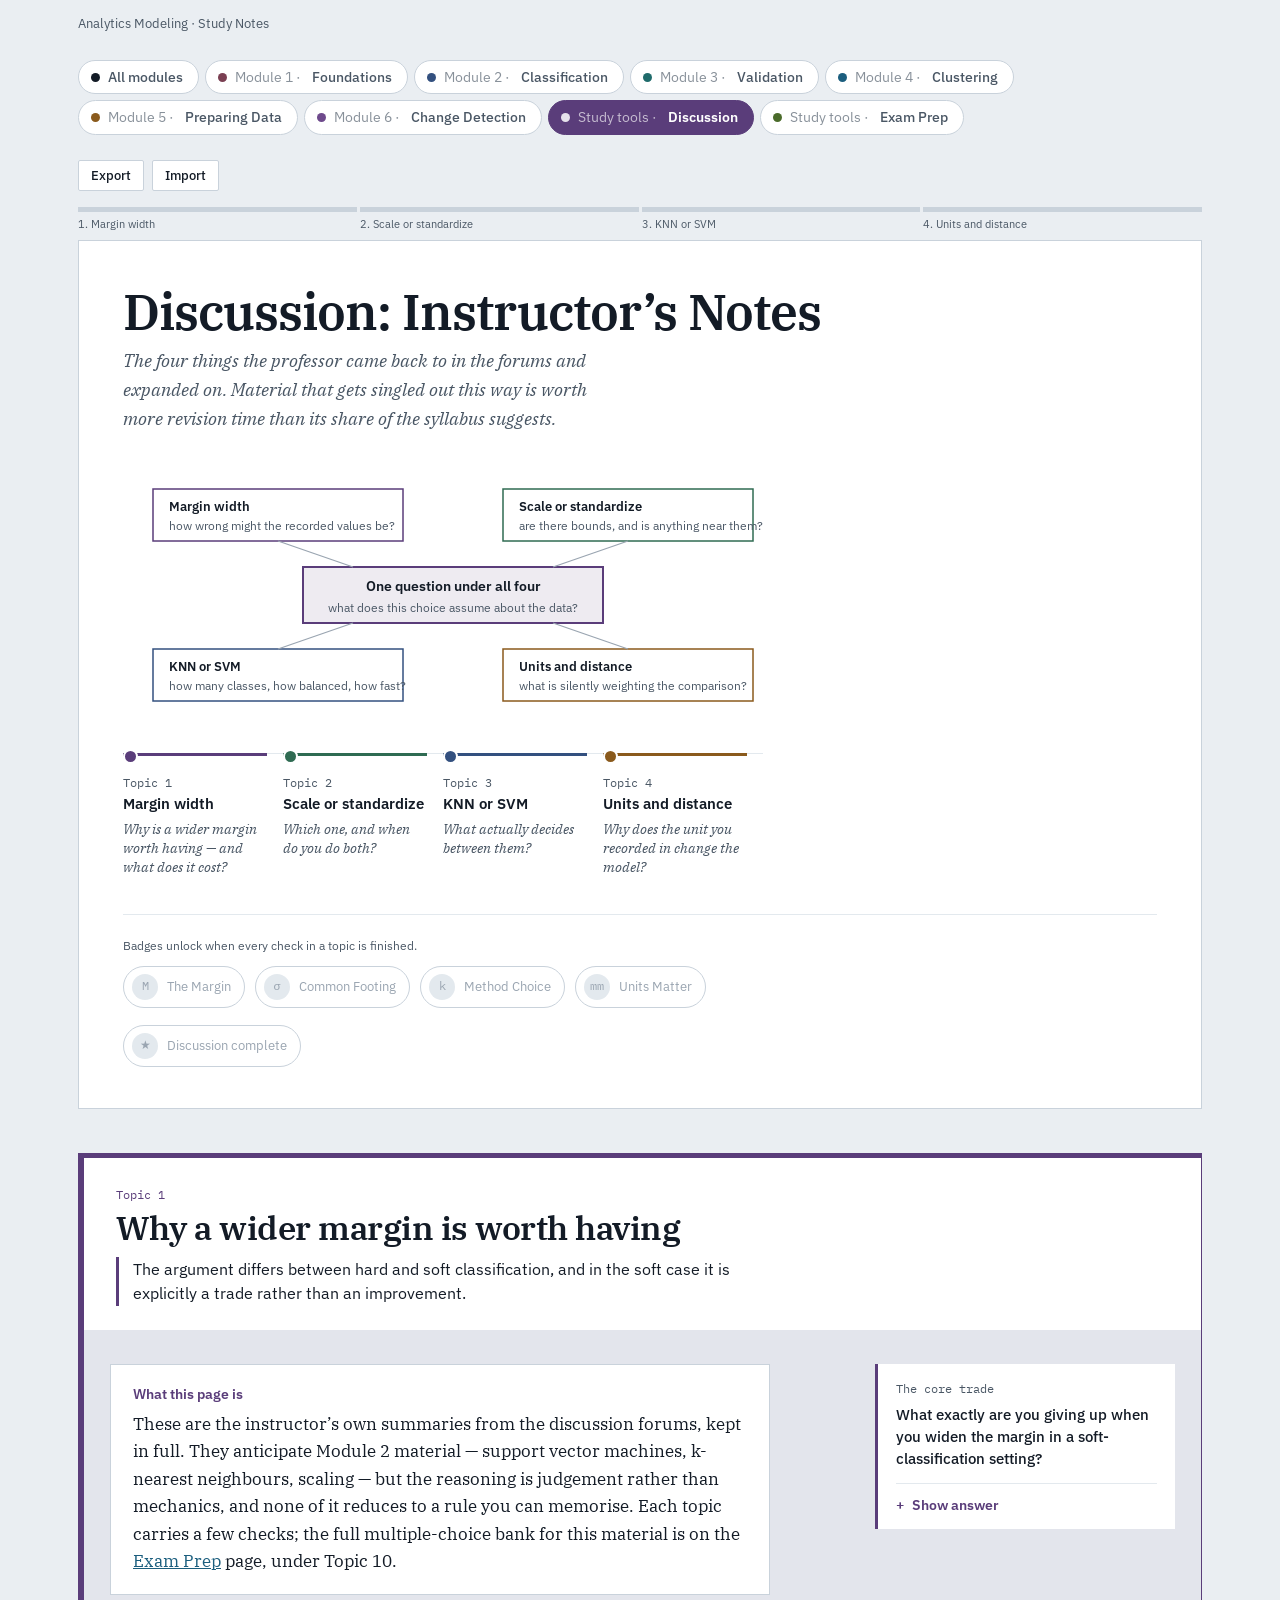
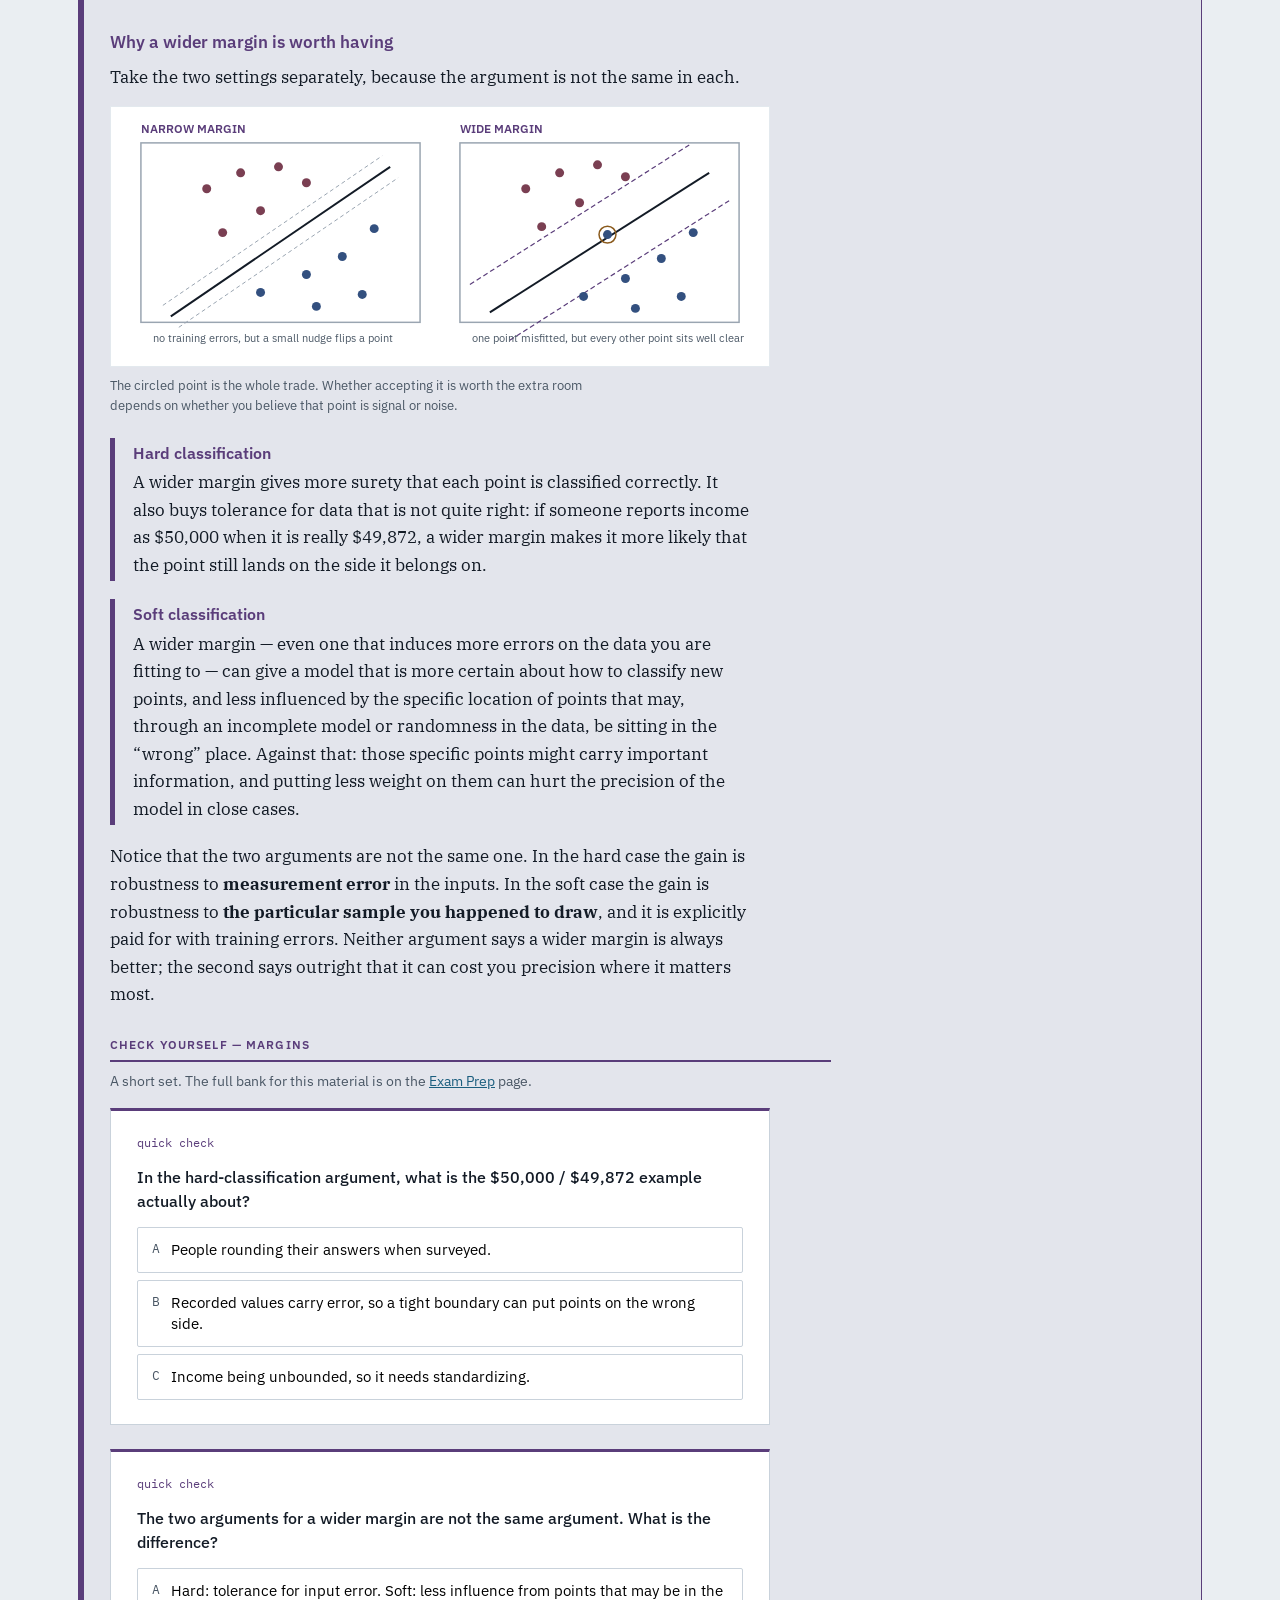
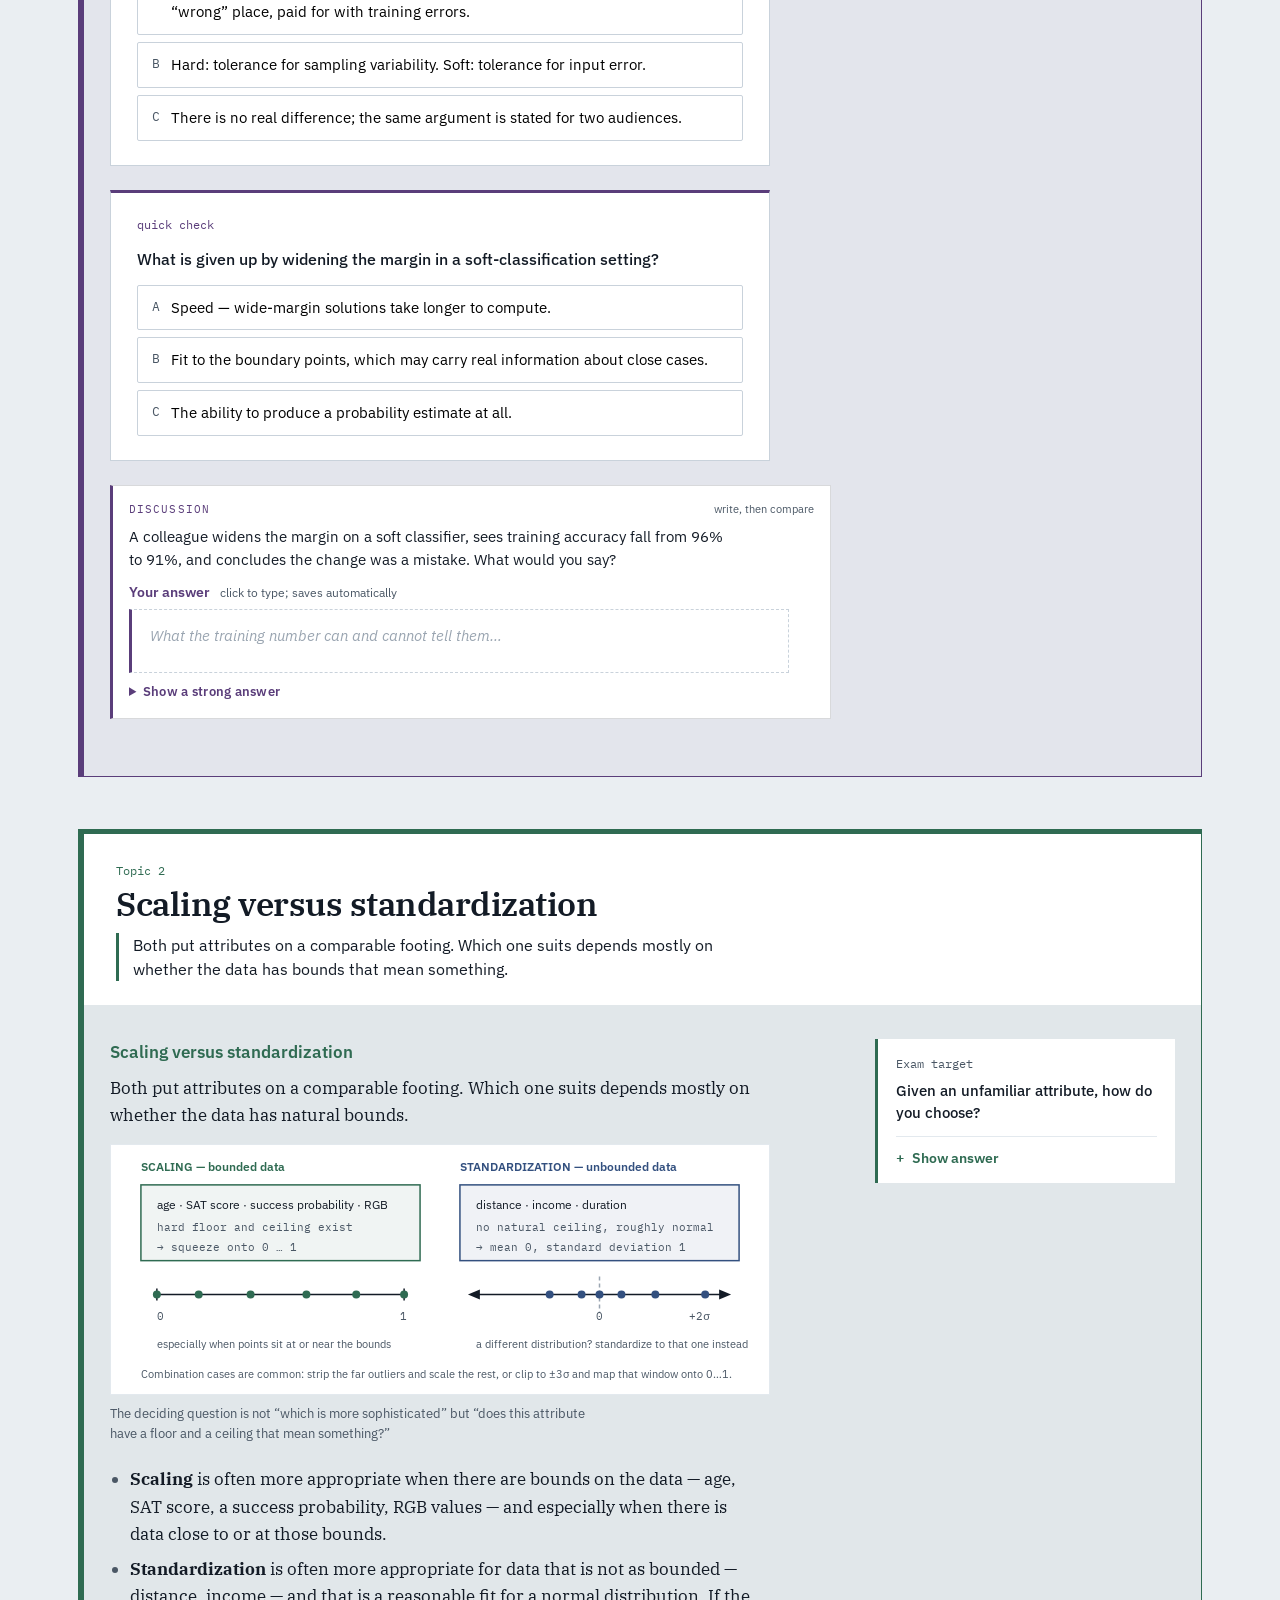
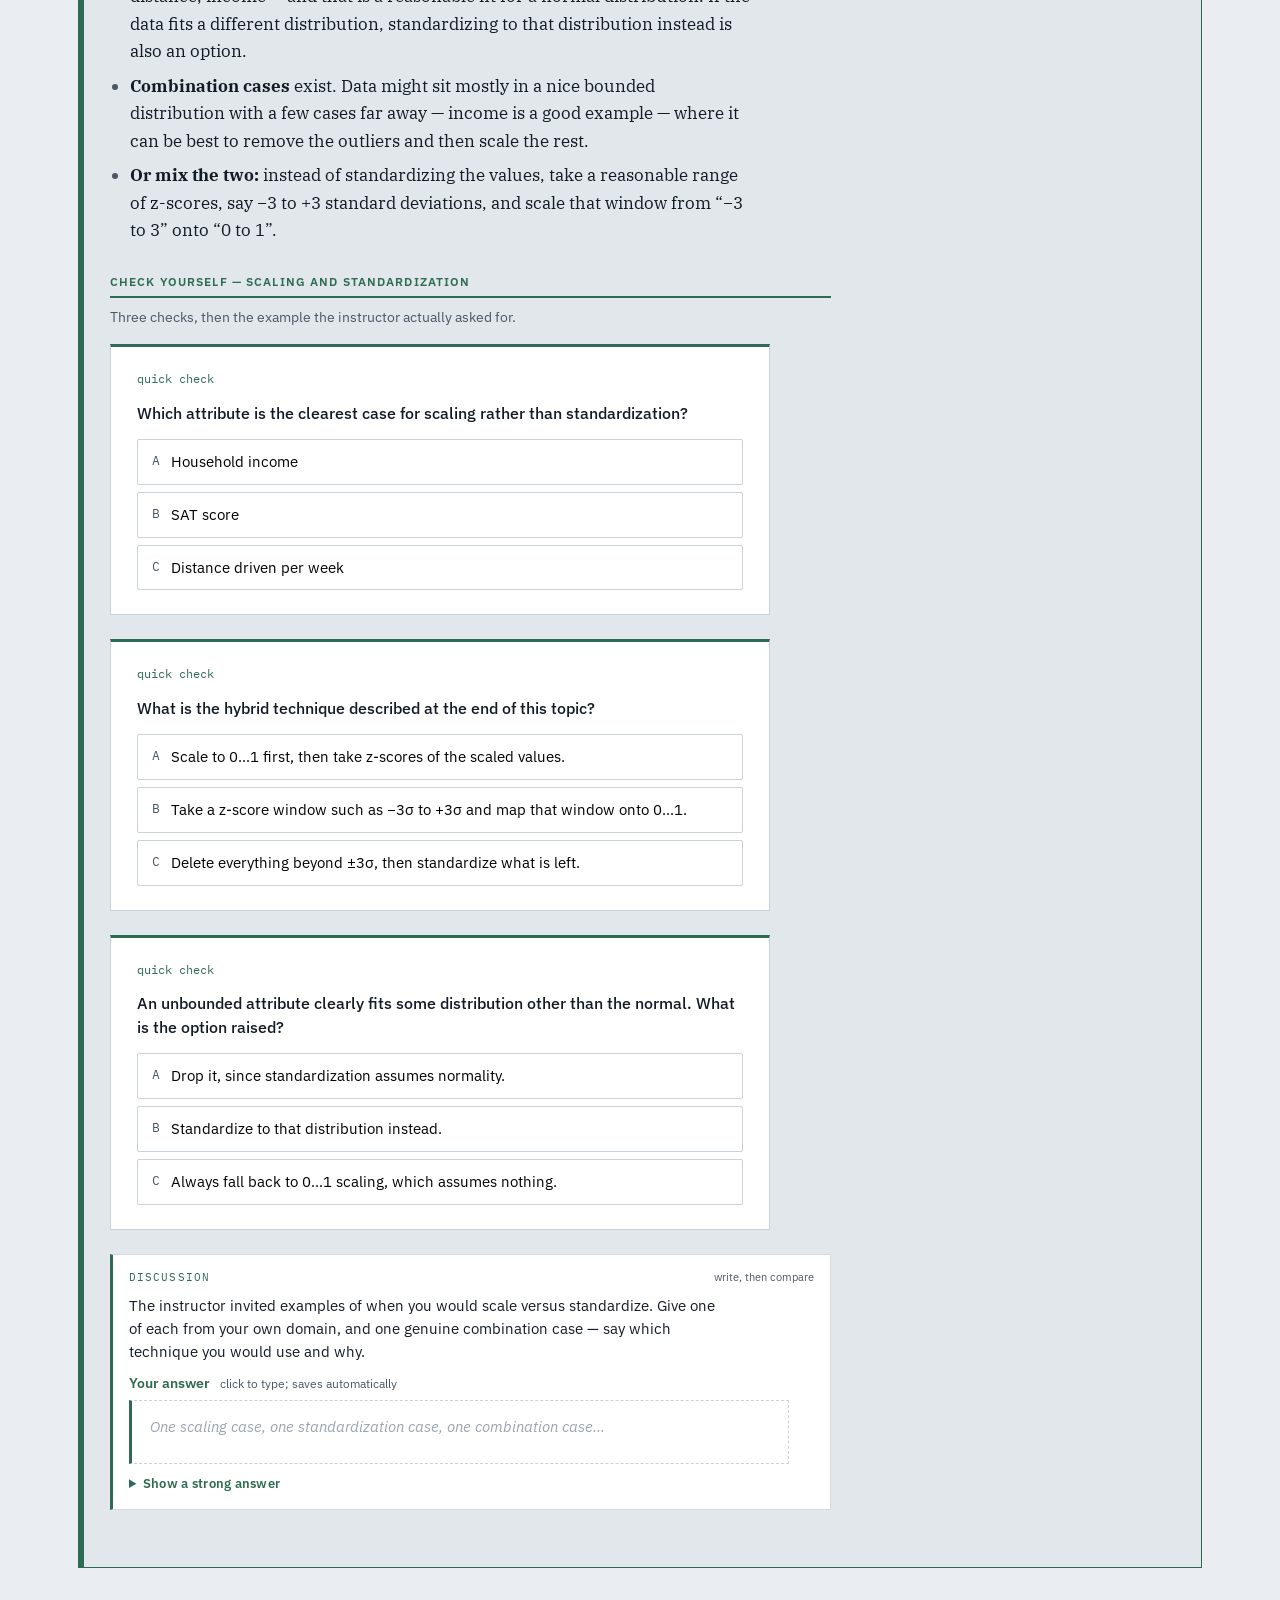
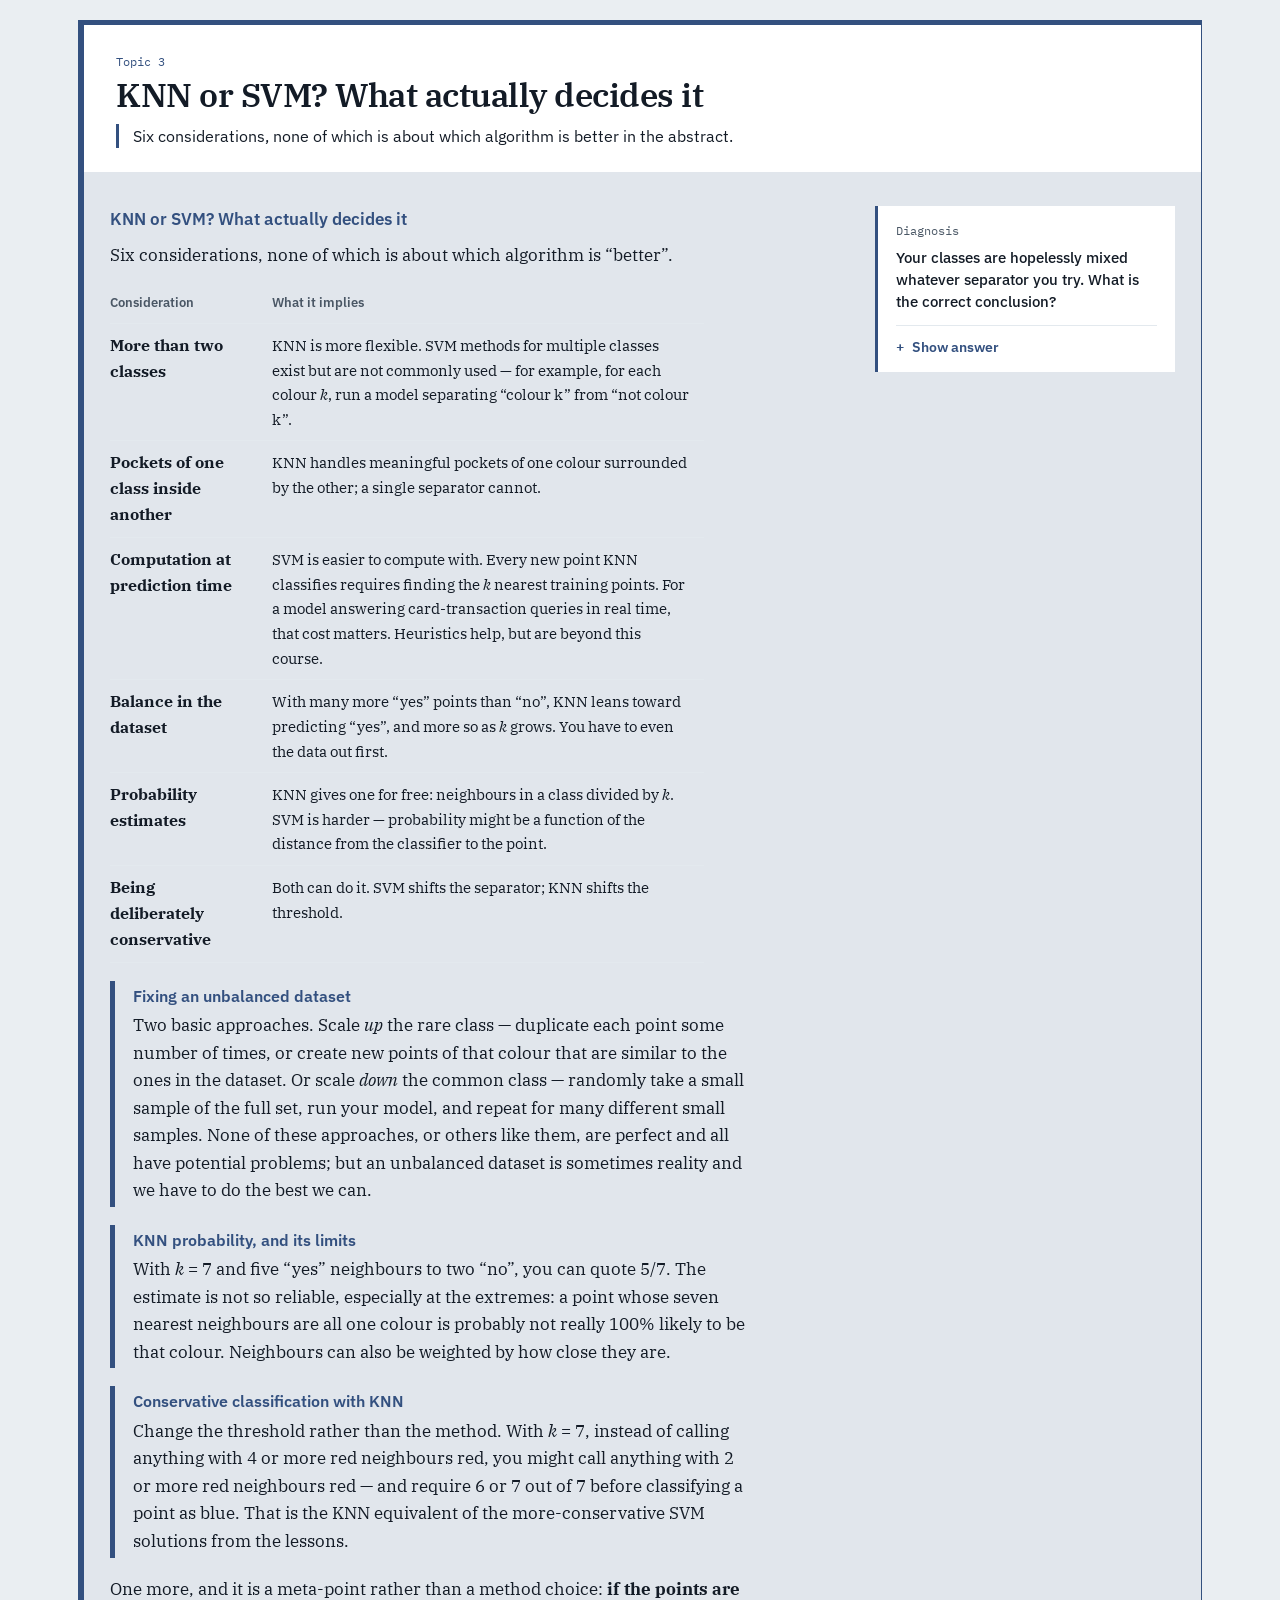
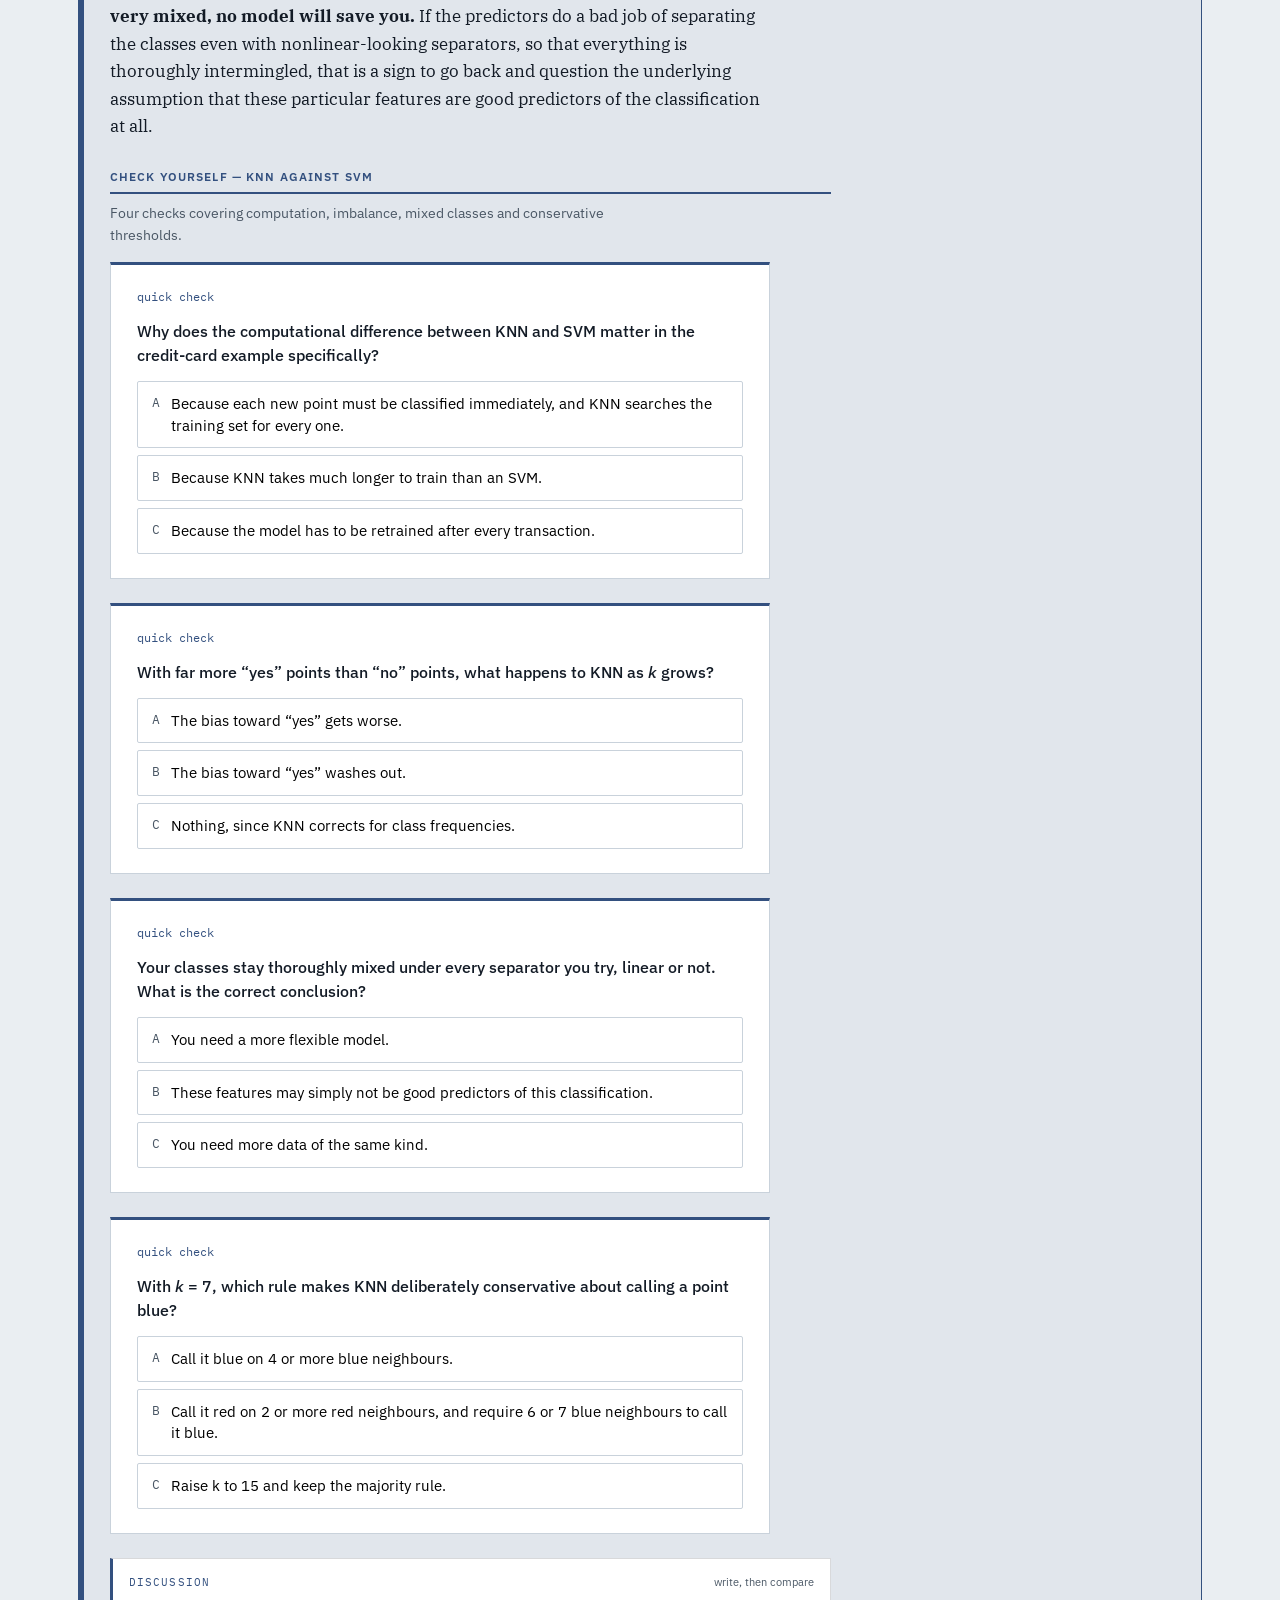
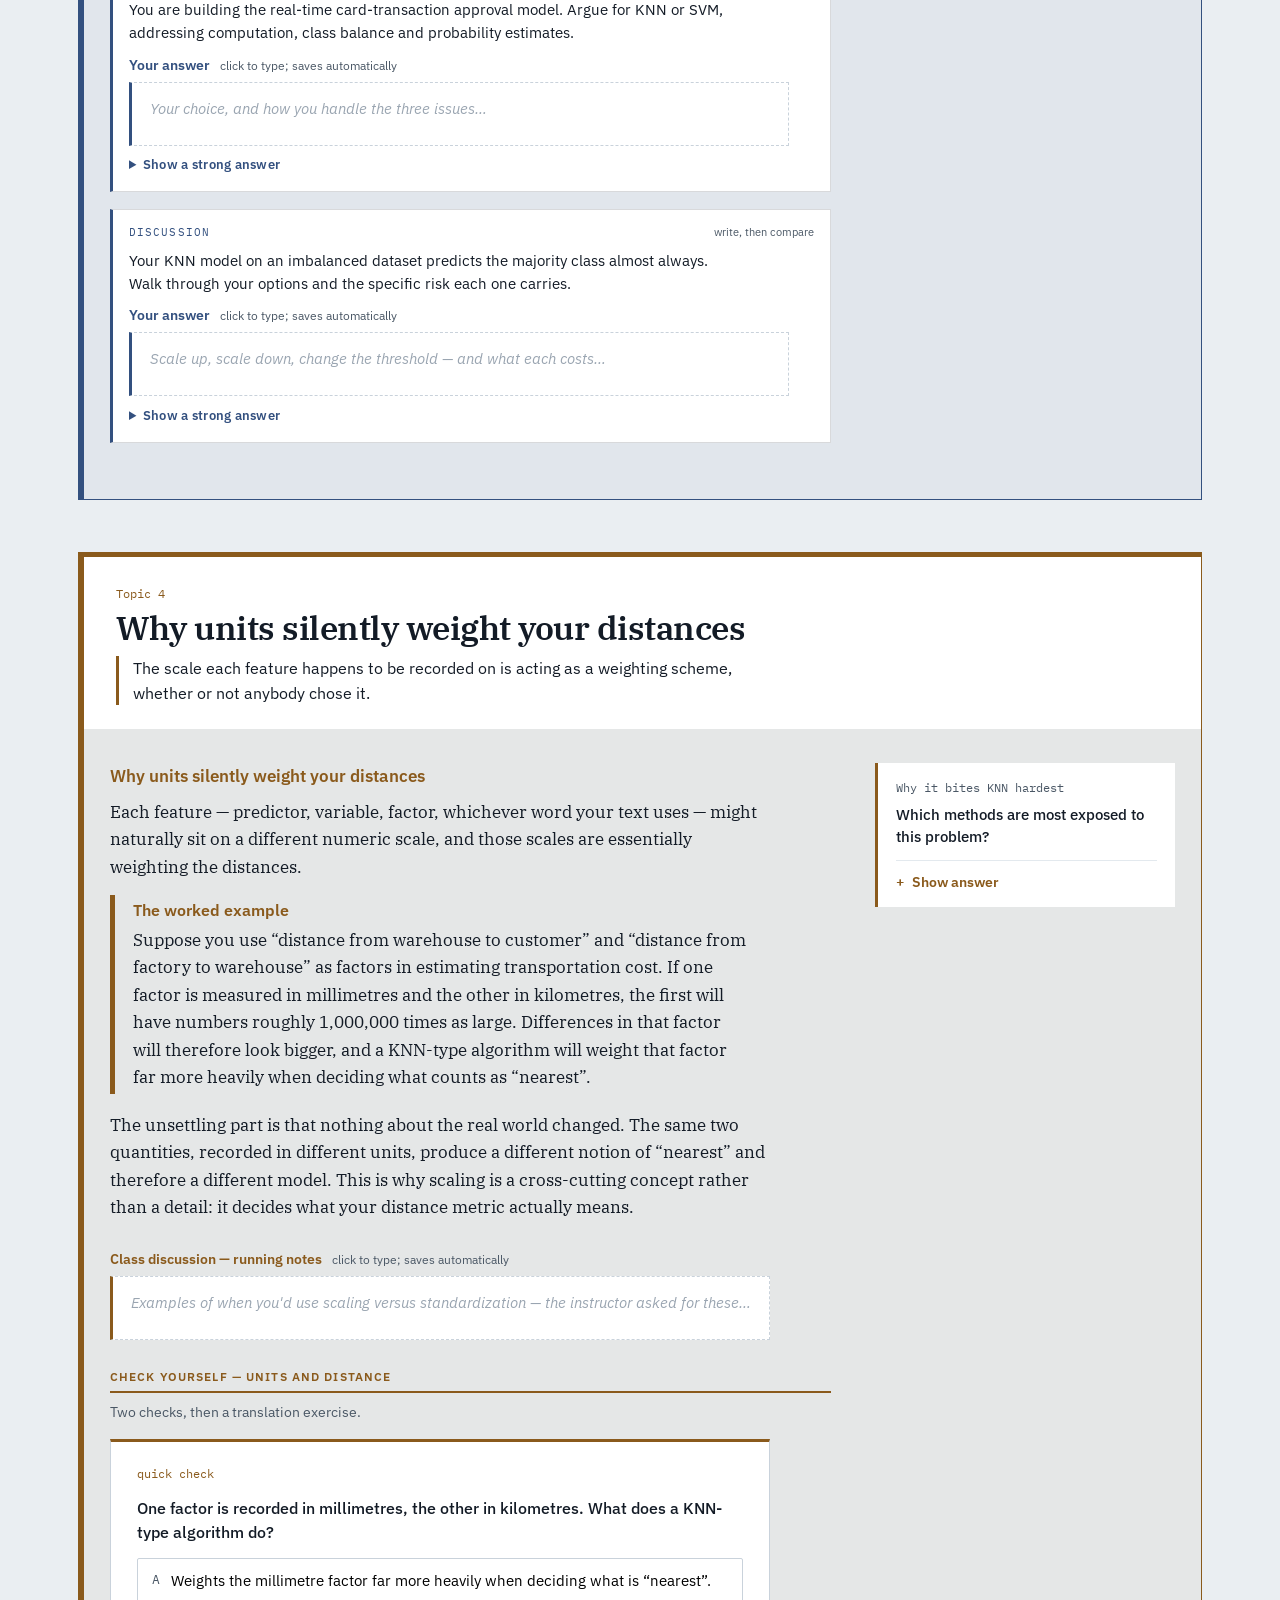
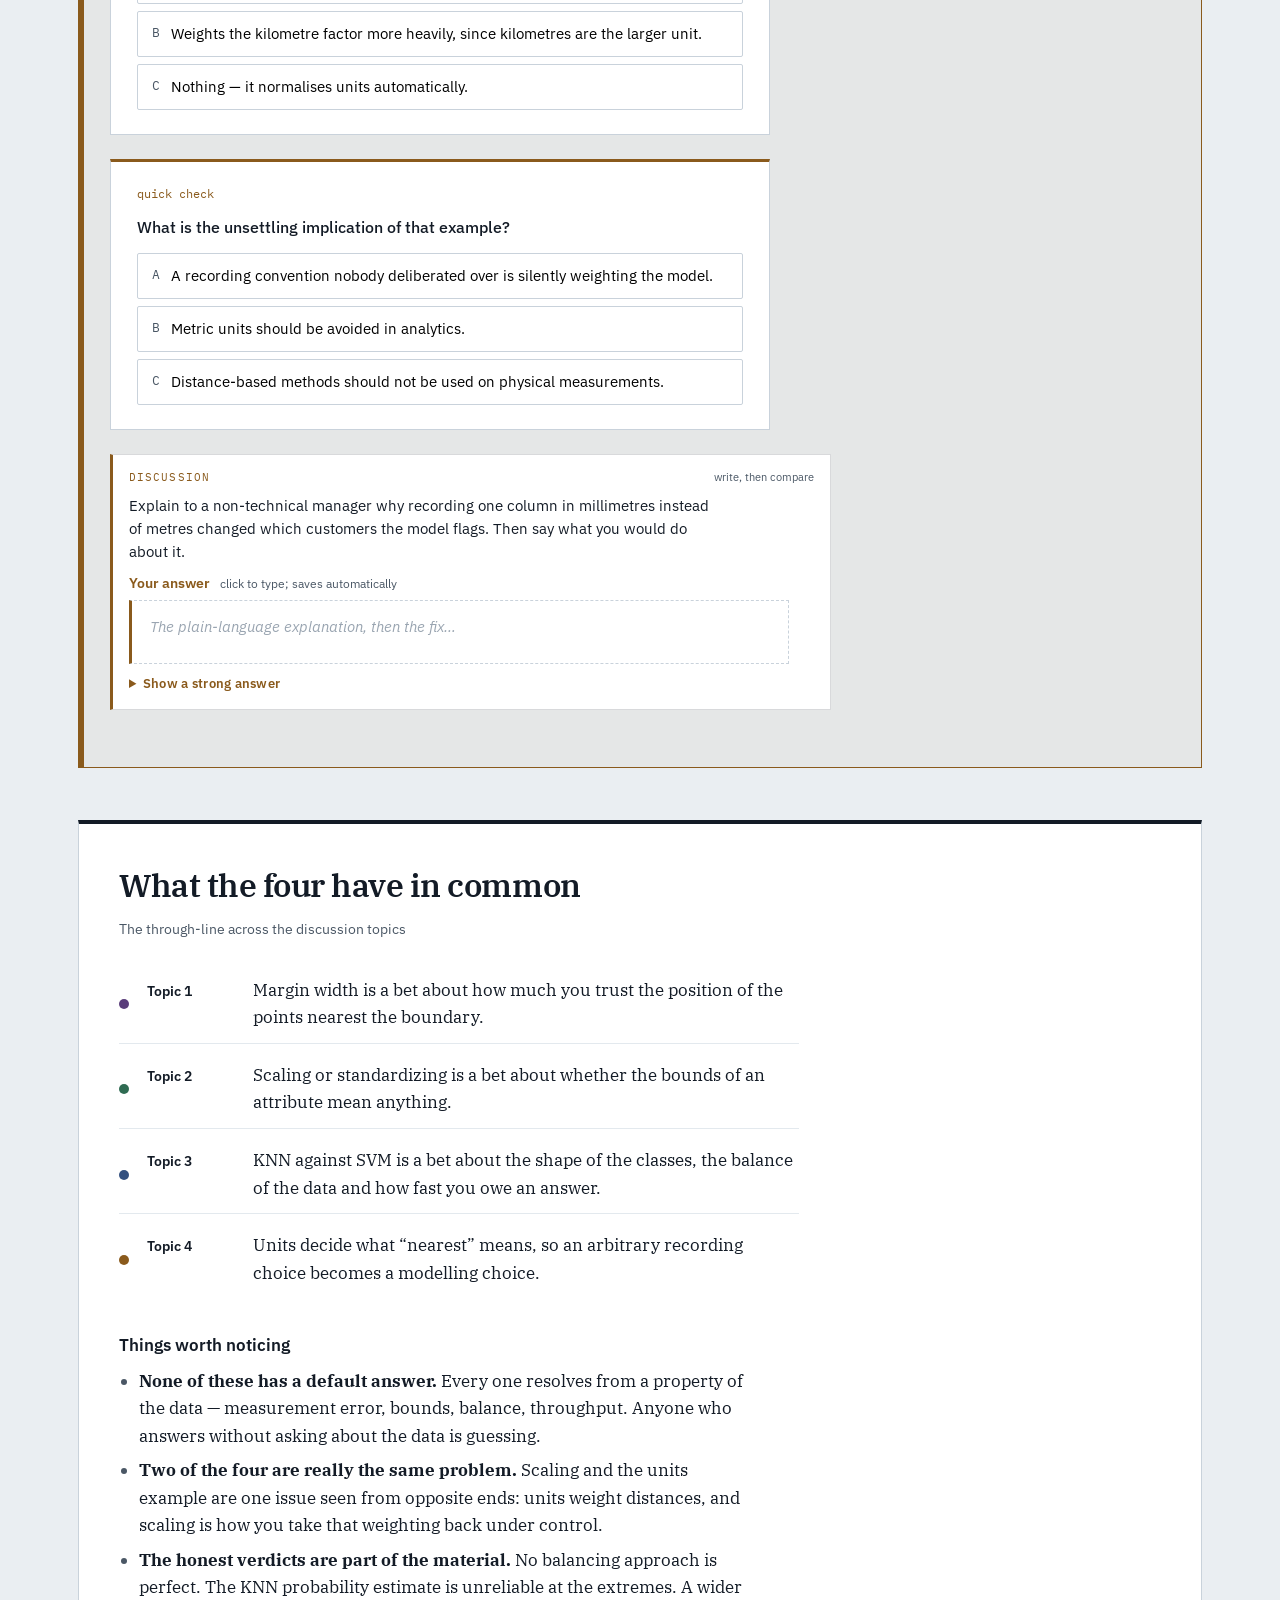
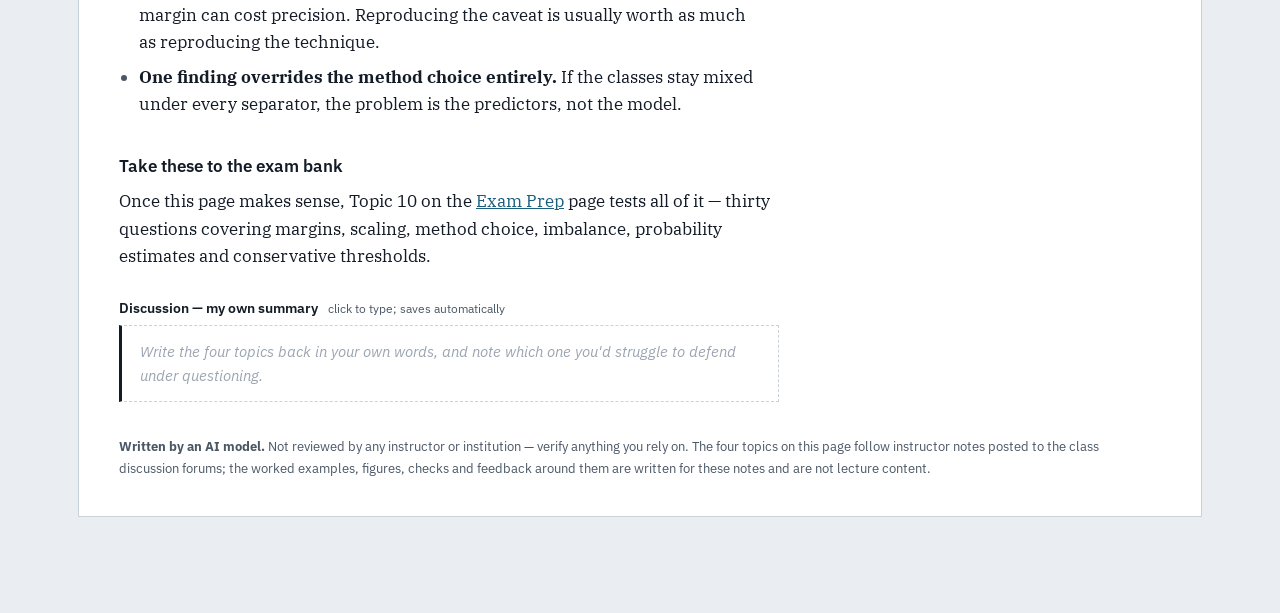
==== discussion.html @ 7816c1e8 "Add files via upload" ====
<!DOCTYPE html>
<html lang="en">
<head>
<meta charset="utf-8">
<meta name="viewport" content="width=device-width, initial-scale=1">
<meta name="robots" content="noindex">
<title>Discussion: Instructor&rsquo;s Notes &mdash; Study Notes</title>
<link rel="preconnect" href="https://fonts.googleapis.com">
<link rel="preconnect" href="https://fonts.gstatic.com" crossorigin>
<link href="https://fonts.googleapis.com/css2?family=IBM+Plex+Mono:wght@400;500&family=IBM+Plex+Sans:wght@400;500;600&family=IBM+Plex+Serif:ital,wght@0,400;0,600;1,400&display=swap" rel="stylesheet">
<link rel="stylesheet" href="study.css">
<style>
/* ---- added: question banks and discussion prompts ---- */
.qbank{margin:1.6rem 0 .4rem}
.qbank > h4{font-family:var(--sans,"IBM Plex Sans",sans-serif);font-size:.78rem;letter-spacing:.09em;text-transform:uppercase;font-weight:600;color:var(--accent,#131b26);margin:0 0 .1rem;padding-bottom:.35rem;border-bottom:2px solid var(--accent,#131b26)}
.qbank > p.bankcap{font-family:var(--sans,"IBM Plex Sans",sans-serif);font-size:.85rem;color:var(--ink-soft,#4a5765);margin:.5rem 0 1rem}
.disc{border:1px solid rgba(19,27,38,.16);border-left:3px solid var(--accent,#131b26);background:#fff;padding:.85rem 1rem .95rem;margin:1.05rem 0}
.disc .disc-head{display:flex;justify-content:space-between;align-items:baseline;gap:1rem;margin-bottom:.45rem}
.disc .disc-kind{font-family:var(--mono,"IBM Plex Mono",monospace);font-size:.68rem;letter-spacing:.1em;text-transform:uppercase;color:var(--accent,#131b26)}
.disc .disc-tag{font-family:var(--sans,"IBM Plex Sans",sans-serif);font-size:.7rem;color:var(--ink-soft,#9aa5b1)}
.disc .prompt{font-family:var(--sans,"IBM Plex Sans",sans-serif);font-size:.95rem;line-height:1.5;margin:0 0 .6rem}
.disc .note{margin:.35rem 0 .55rem}
.disc details{font-family:var(--sans,"IBM Plex Sans",sans-serif);font-size:.88rem}
.disc details > summary{cursor:pointer;font-weight:600;color:var(--accent,#131b26);font-size:.82rem;letter-spacing:.02em}
.disc details > summary::marker{color:var(--accent,#131b26)}
.disc details .a{margin:.55rem 0 0;line-height:1.55;color:var(--ink-soft,#4a5765)}
.disc details .a strong{color:#131b26}
.disc details .a ul{margin:.4rem 0 0;padding-left:1.1rem}
.disc details .a li{margin:.25rem 0}
</style>
</head>
<body data-page="disc">
<div class="wrap">

<div class="topbar">
  <div class="topline">
    <a class="brand" href="index.html">Analytics Modeling &middot; Study Notes</a>
    <nav class="tabs" aria-label="Modules"></nav>
    <div class="toolbar">
      <button class="btn" id="exportBtn">Export</button>
      <button class="btn" id="importBtn">Import</button>
    </div>
  </div>
  <nav class="rail" id="rail" aria-label="Topics on this page"></nav>
</div>

<header class="hero">
  <h1>Discussion: Instructor&rsquo;s Notes</h1>
  <p class="sub">The four things the professor came back to in the forums and expanded on. Material that gets singled out this way is worth more revision time than its share of the syllabus suggests.</p>

  <svg class="plot" viewBox="0 0 660 260" role="img" aria-label="Four discussion topics arranged around a single central question: what does this choice assume about the data?">
    <rect x="180" y="104" width="300" height="56" fill="#5a3d7a" fill-opacity=".1" stroke="#5a3d7a" stroke-width="2"/>
    <text x="330" y="128" text-anchor="middle" font-family="IBM Plex Sans,sans-serif" font-size="13.5" font-weight="600" fill="#131b26">One question under all four</text>
    <text x="330" y="149" text-anchor="middle" font-family="IBM Plex Sans,sans-serif" font-size="12" fill="#4a5765">what does this choice assume about the data?</text>

    <rect x="30" y="26" width="250" height="52" fill="none" stroke="#5a3d7a" stroke-width="1.5"/>
    <text x="46" y="48" font-family="IBM Plex Sans,sans-serif" font-size="12.5" font-weight="600" fill="#131b26">Margin width</text>
    <text x="46" y="67" font-family="IBM Plex Sans,sans-serif" font-size="11.5" fill="#4a5765">how wrong might the recorded values be?</text>

    <rect x="380" y="26" width="250" height="52" fill="none" stroke="#2f6b52" stroke-width="1.5"/>
    <text x="396" y="48" font-family="IBM Plex Sans,sans-serif" font-size="12.5" font-weight="600" fill="#131b26">Scale or standardize</text>
    <text x="396" y="67" font-family="IBM Plex Sans,sans-serif" font-size="11.5" fill="#4a5765">are there bounds, and is anything near them?</text>

    <rect x="30" y="186" width="250" height="52" fill="none" stroke="#33507f" stroke-width="1.5"/>
    <text x="46" y="208" font-family="IBM Plex Sans,sans-serif" font-size="12.5" font-weight="600" fill="#131b26">KNN or SVM</text>
    <text x="46" y="227" font-family="IBM Plex Sans,sans-serif" font-size="11.5" fill="#4a5765">how many classes, how balanced, how fast?</text>

    <rect x="380" y="186" width="250" height="52" fill="none" stroke="#8a5a1c" stroke-width="1.5"/>
    <text x="396" y="208" font-family="IBM Plex Sans,sans-serif" font-size="12.5" font-weight="600" fill="#131b26">Units and distance</text>
    <text x="396" y="227" font-family="IBM Plex Sans,sans-serif" font-size="11.5" fill="#4a5765">what is silently weighting the comparison?</text>

    <line x1="155" y1="78" x2="230" y2="104" stroke="#9aa5b1" stroke-width="1.3"/>
    <line x1="505" y1="78" x2="430" y2="104" stroke="#9aa5b1" stroke-width="1.3"/>
    <line x1="155" y1="186" x2="230" y2="160" stroke="#9aa5b1" stroke-width="1.3"/>
    <line x1="505" y1="186" x2="430" y2="160" stroke="#9aa5b1" stroke-width="1.3"/>
  </svg>

  <ul class="track">
    <li style="--dot:#5a3d7a"><a href="#t1"><span class="tnum">Topic 1</span><span class="tname">Margin width</span><span class="tq">Why is a wider margin worth having &mdash; and what does it cost?</span></a></li>
    <li style="--dot:#2f6b52"><a href="#t2"><span class="tnum">Topic 2</span><span class="tname">Scale or standardize</span><span class="tq">Which one, and when do you do both?</span></a></li>
    <li style="--dot:#33507f"><a href="#t3"><span class="tnum">Topic 3</span><span class="tname">KNN or SVM</span><span class="tq">What actually decides between them?</span></a></li>
    <li style="--dot:#8a5a1c"><a href="#t4"><span class="tnum">Topic 4</span><span class="tname">Units and distance</span><span class="tq">Why does the unit you recorded in change the model?</span></a></li>
  </ul>

  <div class="badge-strip">
    <p class="cap">Badges unlock when every check in a topic is finished.</p>
    <ul class="badges">
      <li class="badge" data-for="t1" style="--b:#5a3d7a"><span class="gem">M</span><span class="nm">The Margin</span></li>
      <li class="badge" data-for="t2" style="--b:#2f6b52"><span class="gem">σ</span><span class="nm">Common Footing</span></li>
      <li class="badge" data-for="t3" style="--b:#33507f"><span class="gem">k</span><span class="nm">Method Choice</span></li>
      <li class="badge" data-for="t4" style="--b:#8a5a1c"><span class="gem">mm</span><span class="nm">Units Matter</span></li>
      <li class="badge" data-for="*"  style="--b:#131b26"><span class="gem">★</span><span class="nm">Discussion complete</span></li>
    </ul>
  </div>
</header>

<!-- ==================== TOPIC 1 ==================== -->
<section class="lesson" id="t1" data-short="Margin width" style="--accent:#5a3d7a">
  <div class="lesson-head">
    <span class="ln">Topic 1</span>
    <h2>Why a wider margin is worth having</h2>
    <p class="keyline">The argument differs between hard and soft classification, and in the soft case it is explicitly a trade rather than an improvement.</p>
  </div>

  <div class="row">
    <div class="main">
      <div class="callout">
        <p class="tag">What this page is</p>
        <p>These are the instructor&rsquo;s own summaries from the discussion forums, kept in full. They anticipate Module 2 material &mdash; support vector machines, k-nearest neighbours, scaling &mdash; but the reasoning is judgement rather than mechanics, and none of it reduces to a rule you can memorise. Each topic carries a few checks; the full multiple-choice bank for this material is on the <a href="exam-prep.html#l10">Exam Prep</a> page, under Topic 10.</p>
      </div>

      <h3>Why a wider margin is worth having</h3>
      <p>Take the two settings separately, because the argument is not the same in each.</p>

      <figure>
        <svg class="fig" viewBox="0 0 660 260" role="img" aria-label="Two panels comparing a narrow margin and a wide margin between two classes of points. The narrow margin passes close to several points; the wide margin leaves room on both sides but allows one point to fall on the wrong side.">
          <text x="30" y="26" font-family="IBM Plex Sans,sans-serif" font-size="12" font-weight="600" fill="#5a3d7a">NARROW MARGIN</text>
          <rect x="30" y="36" width="280" height="180" fill="none" stroke="#9aa5b1" stroke-width="1.5"/>
          <line x1="60" y1="210" x2="280" y2="60" stroke="#131b26" stroke-width="2"/>
          <line x1="52" y1="199" x2="272" y2="49" stroke="#9aa5b1" stroke-width="1" stroke-dasharray="4 3"/>
          <line x1="68" y1="221" x2="288" y2="71" stroke="#9aa5b1" stroke-width="1" stroke-dasharray="4 3"/>
          <g fill="#7a3f52">
            <circle cx="96" cy="82" r="4.5"/><circle cx="130" cy="66" r="4.5"/><circle cx="150" cy="104" r="4.5"/>
            <circle cx="196" cy="76" r="4.5"/><circle cx="112" cy="126" r="4.5"/><circle cx="168" cy="60" r="4.5"/>
          </g>
          <g fill="#33507f">
            <circle cx="150" cy="186" r="4.5"/><circle cx="196" cy="168" r="4.5"/><circle cx="232" cy="150" r="4.5"/>
            <circle cx="252" cy="188" r="4.5"/><circle cx="206" cy="200" r="4.5"/><circle cx="264" cy="122" r="4.5"/>
          </g>
          <text x="42" y="236" font-family="IBM Plex Sans,sans-serif" font-size="11.5" fill="#4a5765">no training errors, but a small nudge flips a point</text>

          <text x="350" y="26" font-family="IBM Plex Sans,sans-serif" font-size="12" font-weight="600" fill="#5a3d7a">WIDE MARGIN</text>
          <rect x="350" y="36" width="280" height="180" fill="none" stroke="#9aa5b1" stroke-width="1.5"/>
          <line x1="380" y1="206" x2="600" y2="66" stroke="#131b26" stroke-width="2"/>
          <line x1="360" y1="178" x2="580" y2="38" stroke="#5a3d7a" stroke-width="1.2" stroke-dasharray="5 3"/>
          <line x1="400" y1="234" x2="620" y2="94" stroke="#5a3d7a" stroke-width="1.2" stroke-dasharray="5 3"/>
          <g fill="#7a3f52">
            <circle cx="416" cy="82" r="4.5"/><circle cx="450" cy="66" r="4.5"/><circle cx="470" cy="96" r="4.5"/>
            <circle cx="516" cy="70" r="4.5"/><circle cx="432" cy="120" r="4.5"/><circle cx="488" cy="58" r="4.5"/>
          </g>
          <g fill="#33507f">
            <circle cx="474" cy="190" r="4.5"/><circle cx="516" cy="172" r="4.5"/><circle cx="552" cy="152" r="4.5"/>
            <circle cx="572" cy="190" r="4.5"/><circle cx="526" cy="202" r="4.5"/><circle cx="584" cy="126" r="4.5"/>
          </g>
          <circle cx="498" cy="128" r="4.5" fill="#33507f"/>
          <circle cx="498" cy="128" r="8.5" fill="none" stroke="#8a5a1c" stroke-width="1.5"/>
          <text x="362" y="236" font-family="IBM Plex Sans,sans-serif" font-size="11.5" fill="#4a5765">one point misfitted, but every other point sits well clear</text>
        </svg>
        <figcaption>The circled point is the whole trade. Whether accepting it is worth the extra room depends on whether you believe that point is signal or noise.</figcaption>
      </figure>

      <div class="defn">
        <span class="term">Hard classification</span>
        <p>A wider margin gives more surety that each point is classified correctly. It also buys tolerance for data that is not quite right: if someone reports income as $50,000 when it is really $49,872, a wider margin makes it more likely that the point still lands on the side it belongs on.</p>
      </div>
      <div class="defn">
        <span class="term">Soft classification</span>
        <p>A wider margin — even one that induces more errors on the data you are fitting to — can give a model that is more certain about how to classify new points, and less influenced by the specific location of points that may, through an incomplete model or randomness in the data, be sitting in the “wrong” place. Against that: those specific points might carry important information, and putting less weight on them can hurt the precision of the model in close cases.</p>
      </div>
      <p>Notice that the two arguments are not the same one. In the hard case the gain is robustness to <strong>measurement error</strong> in the inputs. In the soft case the gain is robustness to <strong>the particular sample you happened to draw</strong>, and it is explicitly paid for with training errors. Neither argument says a wider margin is always better; the second says outright that it can cost you precision where it matters most.</p>

      <div class="qbank">
        <h4>Check yourself — margins</h4>
        <p class="bankcap">A short set. The full bank for this material is on the <a href="exam-prep.html#l10">Exam Prep</a> page.</p>
      <div class="ix" data-quiz="disc-t1-q1">
        <div class="ix-head"><span class="ix-kind">quick check</span><span class="ix-done">answered</span></div>
        <p class="prompt">In the hard-classification argument, what is the $50,000 / $49,872 example actually about?</p>
        <div class="opts">
          <button class="opt" data-fb="Survey habits are the mechanism, not the point. What matters is what the resulting error does to a boundary drawn tightly around recorded values.">People rounding their answers when surveyed.</button>
          <button class="opt" data-right data-fb="Correct. The recorded value can be slightly wrong, so a point may sit a little away from where it truly belongs. Extra room in the margin absorbs that displacement.">Recorded values carry error, so a tight boundary can put points on the wrong side.</button>
          <button class="opt" data-fb="That is the scaling discussion, further down this page. This example is about measurement error.">Income being unbounded, so it needs standardizing.</button>
        </div>
        <p class="fb"></p>
      </div>

      <div class="ix" data-quiz="disc-t1-q2">
        <div class="ix-head"><span class="ix-kind">quick check</span><span class="ix-done">answered</span></div>
        <p class="prompt">The two arguments for a wider margin are not the same argument. What is the difference?</p>
        <div class="opts">
          <button class="opt" data-right data-fb="Correct. Hard classification gains robustness to error in the recorded inputs. Soft classification gains robustness to the particular sample you drew, and pays for it in training errors.">Hard: tolerance for input error. Soft: less influence from points that may be in the “wrong” place, paid for with training errors.</button>
          <button class="opt" data-fb="Reversed. Sampling variability is the soft-classification concern; measurement error is the hard-classification one.">Hard: tolerance for sampling variability. Soft: tolerance for input error.</button>
          <button class="opt" data-fb="Only the soft case explicitly accepts more errors on the fitting data, so they cannot be the same argument twice.">There is no real difference; the same argument is stated for two audiences.</button>
        </div>
        <p class="fb"></p>
      </div>

      <div class="ix" data-quiz="disc-t1-q3">
        <div class="ix-head"><span class="ix-kind">quick check</span><span class="ix-done">answered</span></div>
        <p class="prompt">What is given up by widening the margin in a soft-classification setting?</p>
        <div class="opts">
          <button class="opt" data-fb="Computation is not the cost being described anywhere in these notes.">Speed — wide-margin solutions take longer to compute.</button>
          <button class="opt" data-right data-fb="Correct. Those specific points might carry important information, and putting less weight on them can hurt the precision of the model in close cases — which are exactly the cases you built the model to decide.">Fit to the boundary points, which may carry real information about close cases.</button>
          <button class="opt" data-fb="Probability estimation is unaffected by margin width; that is a separate question about how each method expresses uncertainty.">The ability to produce a probability estimate at all.</button>
        </div>
        <p class="fb"></p>
      </div>
      </div>

      <div class="disc">
        <div class="disc-head"><span class="disc-kind">discussion</span><span class="disc-tag">write, then compare</span></div>
        <p class="prompt">A colleague widens the margin on a soft classifier, sees training accuracy fall from 96% to 91%, and concludes the change was a mistake. What would you say?</p>
        <div class="note">
          <div class="note-head"><span class="lbl">Your answer</span><span class="hint">click to type; saves automatically</span></div>
          <div class="note-body" contenteditable="true" data-note="disc-d3" data-placeholder="What the training number can and cannot tell them…"></div>
        </div>
        <details><summary>Show a strong answer</summary>
          <div class="a"><p>The training figure is the wrong evidence. Inducing more errors on the data you are fitting to is the <em>expected</em> consequence of widening the margin, not a symptom of failure — the whole argument is that you accept those errors in exchange for a model less influenced by points that may be in the wrong place through randomness or an incomplete model.</p>
          <p>The right evidence is performance on data used for neither fitting nor choosing. If that improves, the wider margin was correct. If it falls, the colleague may be right for a different reason than the one they gave: those points may have carried genuine information about close cases, and down-weighting them cost precision exactly where it mattered.</p></div>
        </details>
      </div>
    </div>
    <aside class="check">
      <span class="n">The core trade</span>
      <p class="q">What exactly are you giving up when you widen the margin in a soft-classification setting?</p>
      <details><summary>Show answer</summary>
        <p class="a">Fit to the data in front of you — more points end up misclassified during training — and with it, whatever real information those points carried. If they were genuine signal about how close cases behave, precision on close cases falls.</p>
      </details>
    </aside>
  </div>
</section>
<!-- ==================== TOPIC 2 ==================== -->
<section class="lesson" id="t2" data-short="Scale or standardize" style="--accent:#2f6b52">
  <div class="lesson-head">
    <span class="ln">Topic 2</span>
    <h2>Scaling versus standardization</h2>
    <p class="keyline">Both put attributes on a comparable footing. Which one suits depends mostly on whether the data has bounds that mean something.</p>
  </div>

  <div class="row">
    <div class="main">
      <h3>Scaling versus standardization</h3>
      <p>Both put attributes on a comparable footing. Which one suits depends mostly on whether the data has natural bounds.</p>

      <figure>
        <svg class="fig" viewBox="0 0 660 250" role="img" aria-label="Two panels. On the left, bounded data such as age or SAT score squeezed onto a zero-to-one range. On the right, unbounded roughly normal data such as income recentred on zero with a standard deviation of one.">
          <text x="30" y="26" font-family="IBM Plex Sans,sans-serif" font-size="12" font-weight="600" fill="#2f6b52">SCALING — bounded data</text>
          <rect x="30" y="40" width="280" height="76" fill="#2f6b52" fill-opacity=".07" stroke="#2f6b52" stroke-width="1.5"/>
          <text x="46" y="64" font-family="IBM Plex Sans,sans-serif" font-size="12" fill="#131b26">age · SAT score · success probability · RGB</text>
          <text x="46" y="86" font-family="IBM Plex Mono,monospace" font-size="11.5" fill="#4a5765">hard floor and ceiling exist</text>
          <text x="46" y="106" font-family="IBM Plex Mono,monospace" font-size="11.5" fill="#4a5765">→ squeeze onto 0 … 1</text>
          <line x1="46" y1="150" x2="294" y2="150" stroke="#131b26" stroke-width="1.5"/>
          <line x1="46" y1="144" x2="46" y2="156" stroke="#131b26" stroke-width="1.5"/>
          <line x1="294" y1="144" x2="294" y2="156" stroke="#131b26" stroke-width="1.5"/>
          <g fill="#2f6b52"><circle cx="46" cy="150" r="4"/><circle cx="88" cy="150" r="4"/><circle cx="140" cy="150" r="4"/><circle cx="196" cy="150" r="4"/><circle cx="246" cy="150" r="4"/><circle cx="294" cy="150" r="4"/></g>
          <text x="46" y="176" font-family="IBM Plex Mono,monospace" font-size="11" fill="#4a5765">0</text>
          <text x="290" y="176" font-family="IBM Plex Mono,monospace" font-size="11" fill="#4a5765">1</text>
          <text x="46" y="204" font-family="IBM Plex Sans,sans-serif" font-size="11.5" fill="#4a5765">especially when points sit at or near the bounds</text>

          <text x="350" y="26" font-family="IBM Plex Sans,sans-serif" font-size="12" font-weight="600" fill="#33507f">STANDARDIZATION — unbounded data</text>
          <rect x="350" y="40" width="280" height="76" fill="#33507f" fill-opacity=".07" stroke="#33507f" stroke-width="1.5"/>
          <text x="366" y="64" font-family="IBM Plex Sans,sans-serif" font-size="12" fill="#131b26">distance · income · duration</text>
          <text x="366" y="86" font-family="IBM Plex Mono,monospace" font-size="11.5" fill="#4a5765">no natural ceiling, roughly normal</text>
          <text x="366" y="106" font-family="IBM Plex Mono,monospace" font-size="11.5" fill="#4a5765">→ mean 0, standard deviation 1</text>
          <line x1="366" y1="150" x2="614" y2="150" stroke="#131b26" stroke-width="1.5"/>
          <polygon points="622,150 610,145 610,155" fill="#131b26"/>
          <polygon points="358,150 370,145 370,155" fill="#131b26"/>
          <line x1="490" y1="132" x2="490" y2="168" stroke="#9aa5b1" stroke-width="1.5" stroke-dasharray="4 3"/>
          <g fill="#33507f"><circle cx="440" cy="150" r="4"/><circle cx="472" cy="150" r="4"/><circle cx="490" cy="150" r="4"/><circle cx="512" cy="150" r="4"/><circle cx="546" cy="150" r="4"/><circle cx="596" cy="150" r="4"/></g>
          <text x="486" y="176" font-family="IBM Plex Mono,monospace" font-size="11" fill="#4a5765">0</text>
          <text x="580" y="176" font-family="IBM Plex Mono,monospace" font-size="11" fill="#4a5765">+2σ</text>
          <text x="366" y="204" font-family="IBM Plex Sans,sans-serif" font-size="11.5" fill="#4a5765">a different distribution? standardize to that one instead</text>
          <text x="30" y="234" font-family="IBM Plex Sans,sans-serif" font-size="11.5" fill="#4a5765">Combination cases are common: strip the far outliers and scale the rest, or clip to ±3σ and map that window onto 0…1.</text>
        </svg>
        <figcaption>The deciding question is not “which is more sophisticated” but “does this attribute have a floor and a ceiling that mean something?”</figcaption>
      </figure>

      <ul>
        <li><strong>Scaling</strong> is often more appropriate when there are bounds on the data — age, SAT score, a success probability, RGB values — and especially when there is data close to or at those bounds.</li>
        <li><strong>Standardization</strong> is often more appropriate for data that is not as bounded — distance, income — and that is a reasonable fit for a normal distribution. If the data fits a different distribution, standardizing to that distribution instead is also an option.</li>
        <li><strong>Combination cases</strong> exist. Data might sit mostly in a nice bounded distribution with a few cases far away — income is a good example — where it can be best to remove the outliers and then scale the rest.</li>
        <li><strong>Or mix the two:</strong> instead of standardizing the values, take a reasonable range of z-scores, say −3 to +3 standard deviations, and scale that window from “−3 to 3” onto “0 to 1”.</li>
      </ul>

      <div class="qbank">
        <h4>Check yourself — scaling and standardization</h4>
        <p class="bankcap">Three checks, then the example the instructor actually asked for.</p>
      <div class="ix" data-quiz="disc-t2-q1">
        <div class="ix-head"><span class="ix-kind">quick check</span><span class="ix-done">answered</span></div>
        <p class="prompt">Which attribute is the clearest case for scaling rather than standardization?</p>
        <div class="opts">
          <button class="opt" data-fb="Income has no natural ceiling and a long right tail — standardization territory, or a combination case if the tail is extreme.">Household income</button>
          <button class="opt" data-right data-fb="Correct. An SAT score has a hard floor and ceiling and real data sits at both — precisely the condition that makes scaling appropriate.">SAT score</button>
          <button class="opt" data-fb="Distance is unbounded above and often a reasonable fit for a normal distribution, which points to standardization.">Distance driven per week</button>
        </div>
        <p class="fb"></p>
      </div>

      <div class="ix" data-quiz="disc-t2-q2">
        <div class="ix-head"><span class="ix-kind">quick check</span><span class="ix-done">answered</span></div>
        <p class="prompt">What is the hybrid technique described at the end of this topic?</p>
        <div class="opts">
          <button class="opt" data-fb="Reversed. The window is defined in z-scores first, then mapped onto the unit interval.">Scale to 0…1 first, then take z-scores of the scaled values.</button>
          <button class="opt" data-right data-fb="Correct. Take a reasonable range of z-scores — say −3 to +3 standard deviations — and scale that window from the “−3 to 3” scale onto a “0 to 1” scale.">Take a z-score window such as −3σ to +3σ and map that window onto 0…1.</button>
          <button class="opt" data-fb="Deleting everything past ±3σ is the other combination case — outlier removal followed by scaling — not this one.">Delete everything beyond ±3σ, then standardize what is left.</button>
        </div>
        <p class="fb"></p>
      </div>

      <div class="ix" data-quiz="disc-t2-q3">
        <div class="ix-head"><span class="ix-kind">quick check</span><span class="ix-done">answered</span></div>
        <p class="prompt">An unbounded attribute clearly fits some distribution other than the normal. What is the option raised?</p>
        <div class="opts">
          <button class="opt" data-fb="Dropping a well-behaved attribute because it is not normal throws away real signal for no good reason.">Drop it, since standardization assumes normality.</button>
          <button class="opt" data-right data-fb="Correct. Standardizing to that different distribution is also an option — the idea generalises past the normal case.">Standardize to that distribution instead.</button>
          <button class="opt" data-fb="Forcing 0…1 onto genuinely unbounded data makes the mapping depend entirely on the most extreme value you happened to observe.">Always fall back to 0…1 scaling, which assumes nothing.</button>
        </div>
        <p class="fb"></p>
      </div>
      </div>

      <div class="disc">
        <div class="disc-head"><span class="disc-kind">discussion</span><span class="disc-tag">write, then compare</span></div>
        <p class="prompt">The instructor invited examples of when you would scale versus standardize. Give one of each from your own domain, and one genuine combination case — say which technique you would use and why.</p>
        <div class="note">
          <div class="note-head"><span class="lbl">Your answer</span><span class="hint">click to type; saves automatically</span></div>
          <div class="note-body" contenteditable="true" data-note="disc-d1" data-placeholder="One scaling case, one standardization case, one combination case…"></div>
        </div>
        <details><summary>Show a strong answer</summary>
          <div class="a"><ul>
            <li><strong>Scale:</strong> pixel intensity in an image. Hard bounds at 0 and 255, and real data sits at both ends — pure black and pure white are common, so the bounds are informative rather than accidental.</li>
            <li><strong>Standardize:</strong> time on site per session. No ceiling, roughly bell-shaped once you take logs, and the interesting question is how far from typical a session is.</li>
            <li><strong>Combination:</strong> transaction amount. Almost everything falls in a narrow band, but a few wire transfers are thousands of times larger. Either strip those and scale the rest, or clip to a ±3σ window and map that window to 0…1 — the second keeps the extreme cases in the dataset instead of discarding them, which matters if the extremes are the fraud you are hunting.</li>
          </ul>
          <p>Strong answers say what the technique does to the extremes, not just which one they picked.</p></div>
        </details>
      </div>
    </div>
    <aside class="check">
      <span class="n">Exam target</span>
      <p class="q">Given an unfamiliar attribute, how do you choose?</p>
      <details><summary>Show answer</summary>
        <p class="a">Ask whether meaningful bounds exist and whether data sits near them — if so, scale. Ask whether it is unbounded and roughly normal — if so, standardize. If it is bounded-ish with a long tail, consider handling the outliers first, or clipping to a z-score window and scaling that.</p>
      </details>
    </aside>
  </div>
</section>
<!-- ==================== TOPIC 3 ==================== -->
<section class="lesson" id="t3" data-short="KNN or SVM" style="--accent:#33507f">
  <div class="lesson-head">
    <span class="ln">Topic 3</span>
    <h2>KNN or SVM? What actually decides it</h2>
    <p class="keyline">Six considerations, none of which is about which algorithm is better in the abstract.</p>
  </div>

  <div class="row">
    <div class="main">
      <h3>KNN or SVM? What actually decides it</h3>
      <p>Six considerations, none of which is about which algorithm is “better”.</p>

      <table class="plain">
        <tr><th>Consideration</th><th>What it implies</th></tr>
        <tr><td><strong>More than two classes</strong></td><td>KNN is more flexible. SVM methods for multiple classes exist but are not commonly used — for example, for each colour <em>k</em>, run a model separating “colour k” from “not colour k”.</td></tr>
        <tr><td><strong>Pockets of one class inside another</strong></td><td>KNN handles meaningful pockets of one colour surrounded by the other; a single separator cannot.</td></tr>
        <tr><td><strong>Computation at prediction time</strong></td><td>SVM is easier to compute with. Every new point KNN classifies requires finding the <em>k</em> nearest training points. For a model answering card-transaction queries in real time, that cost matters. Heuristics help, but are beyond this course.</td></tr>
        <tr><td><strong>Balance in the dataset</strong></td><td>With many more “yes” points than “no”, KNN leans toward predicting “yes”, and more so as <em>k</em> grows. You have to even the data out first.</td></tr>
        <tr><td><strong>Probability estimates</strong></td><td>KNN gives one for free: neighbours in a class divided by <em>k</em>. SVM is harder — probability might be a function of the distance from the classifier to the point.</td></tr>
        <tr><td><strong>Being deliberately conservative</strong></td><td>Both can do it. SVM shifts the separator; KNN shifts the threshold.</td></tr>
      </table>

      <div class="defn">
        <span class="term">Fixing an unbalanced dataset</span>
        <p>Two basic approaches. Scale <em>up</em> the rare class — duplicate each point some number of times, or create new points of that colour that are similar to the ones in the dataset. Or scale <em>down</em> the common class — randomly take a small sample of the full set, run your model, and repeat for many different small samples. None of these approaches, or others like them, are perfect and all have potential problems; but an unbalanced dataset is sometimes reality and we have to do the best we can.</p>
      </div>

      <div class="defn">
        <span class="term">KNN probability, and its limits</span>
        <p>With <em>k</em> = 7 and five “yes” neighbours to two “no”, you can quote 5/7. The estimate is not so reliable, especially at the extremes: a point whose seven nearest neighbours are all one colour is probably not really 100% likely to be that colour. Neighbours can also be weighted by how close they are.</p>
      </div>

      <div class="defn">
        <span class="term">Conservative classification with KNN</span>
        <p>Change the threshold rather than the method. With <em>k</em> = 7, instead of calling anything with 4 or more red neighbours red, you might call anything with 2 or more red neighbours red — and require 6 or 7 out of 7 before classifying a point as blue. That is the KNN equivalent of the more-conservative SVM solutions from the lessons.</p>
      </div>

      <p>One more, and it is a meta-point rather than a method choice: <strong>if the points are very mixed, no model will save you.</strong> If the predictors do a bad job of separating the classes even with nonlinear-looking separators, so that everything is thoroughly intermingled, that is a sign to go back and question the underlying assumption that these particular features are good predictors of the classification at all.</p>

      <div class="qbank">
        <h4>Check yourself — KNN against SVM</h4>
        <p class="bankcap">Four checks covering computation, imbalance, mixed classes and conservative thresholds.</p>
      <div class="ix" data-quiz="disc-t3-q1">
        <div class="ix-head"><span class="ix-kind">quick check</span><span class="ix-done">answered</span></div>
        <p class="prompt">Why does the computational difference between KNN and SVM matter in the credit-card example specifically?</p>
        <div class="opts">
          <button class="opt" data-right data-fb="Correct. Every new point KNN classifies requires finding its k nearest training points, and this system answers a constant stream of queries in real time. An SVM has already condensed the training data into a separator.">Because each new point must be classified immediately, and KNN searches the training set for every one.</button>
          <button class="opt" data-fb="Training cost is not the issue raised; the difference described appears at prediction time.">Because KNN takes much longer to train than an SVM.</button>
          <button class="opt" data-fb="Both can be retrained on a schedule. The binding constraint here is latency per prediction.">Because the model has to be retrained after every transaction.</button>
        </div>
        <p class="fb"></p>
      </div>

      <div class="ix" data-quiz="disc-t3-q2">
        <div class="ix-head"><span class="ix-kind">quick check</span><span class="ix-done">answered</span></div>
        <p class="prompt">With far more “yes” points than “no” points, what happens to KNN as <em>k</em> grows?</p>
        <div class="opts">
          <button class="opt" data-right data-fb="Correct. It becomes more likely to predict “yes”, and increasingly so as k grows, because a larger neighbourhood pulls in more of the abundant class.">The bias toward “yes” gets worse.</button>
          <button class="opt" data-fb="The opposite. A larger neighbourhood makes the majority class more dominant, not less.">The bias toward “yes” washes out.</button>
          <button class="opt" data-fb="KNN has no built-in correction for class frequencies — the imbalance passes straight into the neighbour counts.">Nothing, since KNN corrects for class frequencies.</button>
        </div>
        <p class="fb"></p>
      </div>

      <div class="ix" data-quiz="disc-t3-q3">
        <div class="ix-head"><span class="ix-kind">quick check</span><span class="ix-done">answered</span></div>
        <p class="prompt">Your classes stay thoroughly mixed under every separator you try, linear or not. What is the correct conclusion?</p>
        <div class="opts">
          <button class="opt" data-fb="Reaching for something more flexible does not address the diagnosis — the mixing under nonlinear separators is itself the evidence.">You need a more flexible model.</button>
          <button class="opt" data-right data-fb="Correct. It is a sign to reconsider the underlying meta-model — the assumption that these specific features are good predictors of this classification.">These features may simply not be good predictors of this classification.</button>
          <button class="opt" data-fb="More of the same features gives you a denser version of the same mixture.">You need more data of the same kind.</button>
        </div>
        <p class="fb"></p>
      </div>

      <div class="ix" data-quiz="disc-t3-q4">
        <div class="ix-head"><span class="ix-kind">quick check</span><span class="ix-done">answered</span></div>
        <p class="prompt">With <em>k</em> = 7, which rule makes KNN deliberately conservative about calling a point blue?</p>
        <div class="opts">
          <button class="opt" data-fb="That is the ordinary majority rule — exactly the thing being changed.">Call it blue on 4 or more blue neighbours.</button>
          <button class="opt" data-right data-fb="Correct. Call anything with 2 or more red neighbours red, and require 6 or 7 out of 7 before calling a point blue. Same method, different threshold.">Call it red on 2 or more red neighbours, and require 6 or 7 blue neighbours to call it blue.</button>
          <button class="opt" data-fb="Changing k alters how much the neighbourhood is smoothed, not which error you would rather make.">Raise k to 15 and keep the majority rule.</button>
        </div>
        <p class="fb"></p>
      </div>
      </div>

      <div class="disc">
        <div class="disc-head"><span class="disc-kind">discussion</span><span class="disc-tag">write, then compare</span></div>
        <p class="prompt">You are building the real-time card-transaction approval model. Argue for KNN or SVM, addressing computation, class balance and probability estimates.</p>
        <div class="note">
          <div class="note-head"><span class="lbl">Your answer</span><span class="hint">click to type; saves automatically</span></div>
          <div class="note-body" contenteditable="true" data-note="disc-d2" data-placeholder="Your choice, and how you handle the three issues…"></div>
        </div>
        <details><summary>Show a strong answer</summary>
          <div class="a"><p>The defensible answer is SVM, but only if it engages with what is being given up.</p>
          <ul>
            <li><strong>Computation.</strong> Decisive here. Every KNN prediction requires finding the k nearest training points, and this system answers a continuous stream of queries in real time. An SVM has already condensed the training data into a separator.</li>
            <li><strong>Class balance.</strong> Fraud is rare, so a KNN would lean heavily toward “allow”, worsening as k grows. You would have to rebalance first — and every rebalancing option has problems.</li>
            <li><strong>Probability.</strong> This is the cost of choosing SVM. KNN would hand you an estimate for free; with an SVM you have to derive something from distance to the separator, which is harder — and you do want a graded score here, because the threshold should be conservative in the direction of not declining legitimate transactions.</li>
          </ul>
          <p>Credit also for noting that KNN would be defensible if the fraud pattern forms pockets that no single separator can enclose.</p></div>
        </details>
      </div>

      <div class="disc">
        <div class="disc-head"><span class="disc-kind">discussion</span><span class="disc-tag">write, then compare</span></div>
        <p class="prompt">Your KNN model on an imbalanced dataset predicts the majority class almost always. Walk through your options and the specific risk each one carries.</p>
        <div class="note">
          <div class="note-head"><span class="lbl">Your answer</span><span class="hint">click to type; saves automatically</span></div>
          <div class="note-body" contenteditable="true" data-note="disc-d4" data-placeholder="Scale up, scale down, change the threshold — and what each costs…"></div>
        </div>
        <details><summary>Show a strong answer</summary>
          <div class="a"><ul>
            <li><strong>Duplicate the rare points exactly.</strong> Simple, but every duplicate is the same point — you have not added information, and a single unrepresentative rare point now has several votes.</li>
            <li><strong>Create similar new rare points.</strong> Better coverage, but you are inventing data, and any structure your invention assumes gets baked into the model as if it were observed.</li>
            <li><strong>Subsample the common class repeatedly.</strong> Keeps all real data honest but throws away information in each run, so results vary between samples — which is why you repeat across many samples.</li>
            <li><strong>Shift the threshold instead.</strong> With k = 7, require far fewer rare-class neighbours to call the rare class. Cheap and reversible, but it does not fix the underlying neighbourhood composition.</li>
          </ul>
          <p>The correct framing to close on: none of these is perfect and all have potential problems. An unbalanced dataset is sometimes just reality.</p></div>
        </details>
      </div>
    </div>
    <aside class="check">
      <span class="n">Diagnosis</span>
      <p class="q">Your classes are hopelessly mixed whatever separator you try. What is the correct conclusion?</p>
      <details><summary>Show answer</summary>
        <p class="a">Not that you need a fancier model. It is evidence against the meta-model — the assumption that these features predict this classification. Go back and look for better predictors.</p>
      </details>
    </aside>
  </div>
</section>
<!-- ==================== TOPIC 4 ==================== -->
<section class="lesson" id="t4" data-short="Units and distance" style="--accent:#8a5a1c">
  <div class="lesson-head">
    <span class="ln">Topic 4</span>
    <h2>Why units silently weight your distances</h2>
    <p class="keyline">The scale each feature happens to be recorded on is acting as a weighting scheme, whether or not anybody chose it.</p>
  </div>

  <div class="row">
    <div class="main">
      <h3>Why units silently weight your distances</h3>
      <p>Each feature — predictor, variable, factor, whichever word your text uses — might naturally sit on a different numeric scale, and those scales are essentially weighting the distances.</p>
      <div class="defn">
        <span class="term">The worked example</span>
        <p>Suppose you use “distance from warehouse to customer” and “distance from factory to warehouse” as factors in estimating transportation cost. If one factor is measured in millimetres and the other in kilometres, the first will have numbers roughly 1,000,000 times as large. Differences in that factor will therefore look bigger, and a KNN-type algorithm will weight that factor far more heavily when deciding what counts as “nearest”.</p>
      </div>
      <p>The unsettling part is that nothing about the real world changed. The same two quantities, recorded in different units, produce a different notion of “nearest” and therefore a different model. This is why scaling is a cross-cutting concept rather than a detail: it decides what your distance metric actually means.</p>

      <div class="note">
        <div class="note-head"><span class="lbl">Class discussion — running notes</span><span class="hint">click to type; saves automatically</span></div>
        <div class="note-body" contenteditable="true" data-note="disc-notes" data-placeholder="Examples of when you'd use scaling versus standardization — the instructor asked for these…"></div>
      </div>

      <div class="qbank">
        <h4>Check yourself — units and distance</h4>
        <p class="bankcap">Two checks, then a translation exercise.</p>
      <div class="ix" data-quiz="disc-t4-q1">
        <div class="ix-head"><span class="ix-kind">quick check</span><span class="ix-done">answered</span></div>
        <p class="prompt">One factor is recorded in millimetres, the other in kilometres. What does a KNN-type algorithm do?</p>
        <div class="opts">
          <button class="opt" data-right data-fb="Correct. The millimetre values are roughly 1,000,000 times larger, so differences in that factor look bigger and the algorithm weights it far more when deciding what is nearest.">Weights the millimetre factor far more heavily when deciding what is “nearest”.</button>
          <button class="opt" data-fb="Reversed. Kilometre values are the small numbers here, so they contribute least to the distance.">Weights the kilometre factor more heavily, since kilometres are the larger unit.</button>
          <button class="opt" data-fb="Distance calculations have no notion of units at all — they just add up numbers, which is precisely why this matters.">Nothing — it normalises units automatically.</button>
        </div>
        <p class="fb"></p>
      </div>

      <div class="ix" data-quiz="disc-t4-q2">
        <div class="ix-head"><span class="ix-kind">quick check</span><span class="ix-done">answered</span></div>
        <p class="prompt">What is the unsettling implication of that example?</p>
        <div class="opts">
          <button class="opt" data-right data-fb="Correct. Nothing about the real world changed. A recording convention nobody thought about is acting as a weighting scheme, which is why scaling decides what your distance metric actually means.">A recording convention nobody deliberated over is silently weighting the model.</button>
          <button class="opt" data-fb="Metric units are not the problem. The same thing happens between any two units of very different magnitude.">Metric units should be avoided in analytics.</button>
          <button class="opt" data-fb="They remain perfectly usable — they just require the scales to be made comparable first.">Distance-based methods should not be used on physical measurements.</button>
        </div>
        <p class="fb"></p>
      </div>
      </div>

      <div class="disc">
        <div class="disc-head"><span class="disc-kind">discussion</span><span class="disc-tag">write, then compare</span></div>
        <p class="prompt">Explain to a non-technical manager why recording one column in millimetres instead of metres changed which customers the model flags. Then say what you would do about it.</p>
        <div class="note">
          <div class="note-head"><span class="lbl">Your answer</span><span class="hint">click to type; saves automatically</span></div>
          <div class="note-body" contenteditable="true" data-note="disc-d5" data-placeholder="The plain-language explanation, then the fix…"></div>
        </div>
        <details><summary>Show a strong answer</summary>
          <div class="a"><p>The explanation should avoid jargon and land the mechanism: the model decides who is “similar” by adding up differences across columns. A column recorded in millimetres produces numbers a million times larger than the same quantity in kilometres, so its differences swamp everything else in that sum. The model is not weighting that factor because it matters — it is weighting it because of the unit somebody chose.</p>
          <p>The fix is to put every attribute on a comparable footing before computing distances: scale the bounded ones onto a common range, standardize the unbounded roughly-normal ones, and handle the awkward ones with a combination approach. Worth adding that the choice of scaling technique is itself a modelling decision, not a formatting step.</p></div>
        </details>
      </div>
    </div>
    <aside class="check">
      <span class="n">Why it bites KNN hardest</span>
      <p class="q">Which methods are most exposed to this problem?</p>
      <details><summary>Show answer</summary>
        <p class="a">Anything that adds or compares attributes to compute a distance or an inner product — KNN, SVM, k-means. A decision tree, which splits one attribute at a time, is largely indifferent to units.</p>
      </details>
    </aside>
  </div>
</section>

<section class="close" style="--accent:#131b26">
  <h2>What the four have in common</h2>
  <p class="h2meta">The through-line across the discussion topics</p>
  <ul class="thread">
    <li><span class="dot" style="--d:#5a3d7a"></span><span class="lbl">Topic 1</span><span>Margin width is a bet about how much you trust the position of the points nearest the boundary.</span></li>
    <li><span class="dot" style="--d:#2f6b52"></span><span class="lbl">Topic 2</span><span>Scaling or standardizing is a bet about whether the bounds of an attribute mean anything.</span></li>
    <li><span class="dot" style="--d:#33507f"></span><span class="lbl">Topic 3</span><span>KNN against SVM is a bet about the shape of the classes, the balance of the data and how fast you owe an answer.</span></li>
    <li><span class="dot" style="--d:#8a5a1c"></span><span class="lbl">Topic 4</span><span>Units decide what &ldquo;nearest&rdquo; means, so an arbitrary recording choice becomes a modelling choice.</span></li>
  </ul>

  <h3 style="color:#131b26">Things worth noticing</h3>
  <ul>
    <li><strong>None of these has a default answer.</strong> Every one resolves from a property of the data &mdash; measurement error, bounds, balance, throughput. Anyone who answers without asking about the data is guessing.</li>
    <li><strong>Two of the four are really the same problem.</strong> Scaling and the units example are one issue seen from opposite ends: units weight distances, and scaling is how you take that weighting back under control.</li>
    <li><strong>The honest verdicts are part of the material.</strong> No balancing approach is perfect. The KNN probability estimate is unreliable at the extremes. A wider margin can cost precision. Reproducing the caveat is usually worth as much as reproducing the technique.</li>
    <li><strong>One finding overrides the method choice entirely.</strong> If the classes stay mixed under every separator, the problem is the predictors, not the model.</li>
  </ul>

  <h3 style="color:#131b26">Take these to the exam bank</h3>
  <p>Once this page makes sense, Topic 10 on the <a href="exam-prep.html#l10">Exam Prep</a> page tests all of it &mdash; thirty questions covering margins, scaling, method choice, imbalance, probability estimates and conservative thresholds.</p>

  <div class="note">
    <div class="note-head"><span class="lbl">Discussion &mdash; my own summary</span><span class="hint">click to type; saves automatically</span></div>
    <div class="note-body" contenteditable="true" data-note="disc-summary" data-placeholder="Write the four topics back in your own words, and note which one you'd struggle to defend under questioning."></div>
  </div>

  <footer><span class="ai"><strong>Written by an AI model.</strong> Not reviewed by any instructor or institution &mdash; verify anything you rely on. The four topics on this page follow instructor notes posted to the class discussion forums; the worked examples, figures, checks and feedback around them are written for these notes and are not lecture content.</span></footer>
</section>

</div>

<dialog id="dlg">
  <div class="dlg-in">
    <h3 id="dlgTitle">Your notes</h3>
    <p id="dlgHelp" style="font-family:var(--sans);font-size:.88rem;color:var(--ink-soft);max-width:none">Copy this text and keep it somewhere safe.</p>
    <textarea id="dlgText" spellcheck="false"></textarea>
    <div class="dlg-row">
      <button class="btn" id="dlgCopy">Copy to clipboard</button>
      <button class="btn" id="dlgLoad" hidden>Load these notes</button>
      <button class="btn" id="dlgClose">Close</button>
      <span class="status" id="dlgStatus"></span>
    </div>
  </div>
</dialog>

<script src="study.js"></script>
</body>
</html>
---- study.css ----
/* ============================================================
   Analytics modeling study notes — shared stylesheet
   Linked by index.html and every module-*.html page.
   ============================================================ */

:root{
  --ink:#131b26; --ink-soft:#4a5765;
  --rule:#c9d2db; --rule-faint:#e3e9ee;
  --field:#eaeef2; --surface:#ffffff; --unassigned:#9aa5b1;
  --ok:#2f6b45; --ok-bg:#eaf3ee;
  --no:#9d3b3b; --no-bg:#f7eded;
  --serif:"IBM Plex Serif",Georgia,"Times New Roman",serif;
  --sans:"IBM Plex Sans",-apple-system,BlinkMacSystemFont,"Segoe UI",sans-serif;
  --mono:"IBM Plex Mono",ui-monospace,Menlo,Consolas,monospace;
  --accent:#131b26;
}
*{box-sizing:border-box}
html{-webkit-text-size-adjust:100%;scroll-behavior:smooth}
@media (prefers-reduced-motion:reduce){html{scroll-behavior:auto}}
body{margin:0;background:var(--field);color:var(--ink);font-family:var(--serif);font-size:17px;line-height:1.62}
.wrap{max-width:1180px;margin:0 auto;padding:0 28px 96px}
a{color:#1b5e7e}
:focus-visible{outline:2px solid #1b5e7e;outline-offset:3px}
img,svg{max-width:100%}

/* ---------------- top bar ---------------- */
.topbar{position:sticky;top:0;z-index:40;background:var(--field);border-bottom:1px solid var(--rule);padding:13px 0 0}
.topline{display:flex;align-items:center;gap:16px;flex-wrap:wrap}
.brand{font-family:var(--sans);font-size:.84rem;color:var(--ink-soft);padding-bottom:9px;margin-right:auto;text-decoration:none}
.brand:hover{color:var(--ink)}
.tabs{display:flex;gap:6px;flex-wrap:wrap;padding-bottom:9px}
.tabs a{
  display:inline-flex;align-items:center;gap:8px;
  font-family:var(--sans);font-size:.86rem;font-weight:500;line-height:1.2;
  background:var(--surface);border:1px solid var(--rule);border-radius:100px;
  padding:8px 15px 8px 12px;color:var(--ink-soft);text-decoration:none;
  transition:border-color .15s,background .15s,color .15s;
}
.tabs a::before{content:"";flex:0 0 auto;width:9px;height:9px;border-radius:50%;background:var(--c,#9aa5b1)}
.tabs a:hover{border-color:var(--c);color:var(--ink)}
.tabs a[aria-current="page"]{background:var(--c);border-color:var(--c);color:#fff;font-weight:600}
.tabs a[aria-current="page"]::before{background:rgba(255,255,255,.85)}
.tabs .tpre{color:inherit;opacity:.65;font-weight:400}
@media (max-width:640px){
  .tabs{gap:5px}
  .tabs a{font-size:.83rem;padding:7px 13px 7px 10px}
  .tabs .tpre{display:none}
}
.toolbar{display:flex;gap:8px;padding-bottom:8px}
.btn{font-family:var(--sans);font-size:.82rem;font-weight:500;background:var(--surface);border:1px solid var(--rule);color:var(--ink);padding:6px 12px;cursor:pointer;border-radius:2px}
.btn:hover{border-color:var(--ink-soft)}
.btn:disabled{opacity:.45;cursor:default}

/* progress rail */
.rail{display:flex;gap:3px;padding:8px 0 9px}
.rail button{flex:1 1 0;background:none;border:none;padding:0;cursor:pointer;text-align:left;min-width:0}
.rail .seg{display:block;height:5px;background:var(--rule);position:relative;overflow:hidden}
.rail .seg i{position:absolute;inset:0 auto 0 0;width:0;background:var(--c);transition:width .35s ease}
.rail button:hover .seg{box-shadow:inset 0 0 0 1px var(--ink-soft)}
.rail button[data-here="1"] .seg{box-shadow:inset 0 0 0 2px var(--c)}
.rail .lab{display:block;font-family:var(--sans);font-size:.7rem;color:var(--ink-soft);margin-top:5px;white-space:nowrap;overflow:hidden;text-overflow:ellipsis}
.rail button[data-here="1"] .lab{color:var(--c);font-weight:600}
@media (max-width:700px){.rail .lab{display:none}.rail{padding:6px 0 8px}}

/* ---------------- hero ---------------- */
.hero{background:var(--surface);border:1px solid var(--rule);border-top:none;padding:44px 44px 10px;margin-bottom:44px}
.course{font-family:var(--sans);font-size:.82rem;color:var(--ink-soft);margin:0 0 10px}
h1{font-family:var(--serif);font-weight:600;font-size:clamp(2.1rem,5vw,3.1rem);line-height:1.08;letter-spacing:-.02em;margin:0 0 8px}
.hero .sub{font-family:var(--serif);font-style:italic;font-size:1.12rem;color:var(--ink-soft);margin:0 0 30px;max-width:48ch}
.plot{width:100%;height:auto;display:block;max-width:660px;margin:0 0 30px}

/* lesson track */
.track{display:grid;grid-template-columns:repeat(auto-fit,minmax(150px,1fr));gap:0;list-style:none;padding:0;margin:0;border-top:1px solid var(--rule-faint)}
.track li{padding:0 16px 26px 0}
.track a{display:block;text-decoration:none;color:inherit;padding-top:20px;position:relative}
.track a::before{content:"";position:absolute;top:-1px;left:0;right:0;height:3px;background:var(--dot)}
.track a::after{content:"";position:absolute;top:-5px;left:0;width:11px;height:11px;border-radius:50%;background:var(--dot);border:2px solid var(--surface)}
.track .tnum{display:block;font-family:var(--mono);font-size:.72rem;color:var(--ink-soft);margin-bottom:2px}
.track .tname{display:block;font-family:var(--sans);font-weight:600;font-size:.93rem;line-height:1.25;margin-bottom:6px}
.track .tq{display:block;font-family:var(--serif);font-style:italic;font-size:.86rem;line-height:1.4;color:var(--ink-soft)}
.track a:hover .tname{text-decoration:underline}
@media (max-width:520px){.track{grid-template-columns:1fr}.track li{padding-bottom:18px}}

/* ---------------- layout ---------------- */
.row{display:grid;grid-template-columns:minmax(0,1fr) 300px;gap:44px;align-items:start;margin:0 0 30px}
.row > .main{min-width:0}
section.lesson{
  margin:0 0 52px;scroll-margin-top:118px;
  padding:0 26px 10px;
  border:1px solid var(--accent);
  border-left-width:6px;
  background:#eef1f4;
  background:color-mix(in srgb, var(--accent) 5%, #eaeef2);
}
section.lesson > .lesson-head{margin-left:-26px;margin-right:-26px}

.lesson-head{border-top:4px solid var(--accent);background:var(--surface);padding:26px 32px 24px;margin:0 0 34px}
.lesson-head .ln{font-family:var(--mono);font-size:.78rem;color:var(--accent);display:block;margin-bottom:6px}
.lesson-head .ln .mins{color:var(--ink-soft)}
.lesson-head h2{font-family:var(--serif);font-weight:600;font-size:2.05rem;line-height:1.12;letter-spacing:-.015em;margin:0 0 10px;border:none;padding:0}
.lesson-head .keyline{font-family:var(--sans);font-size:1.02rem;line-height:1.5;margin:0;max-width:62ch;color:var(--ink);border-left:3px solid var(--accent);padding-left:14px}
@media (max-width:960px){
  .lesson-head{padding:22px 18px}
  section.lesson{padding:0 14px 6px;border-left-width:5px}
  section.lesson > .lesson-head{margin-left:-14px;margin-right:-14px}
}

h3{font-family:var(--sans);font-weight:600;font-size:1.06rem;margin:34px 0 8px;color:var(--accent)}
h3:first-child{margin-top:0}
p{margin:0 0 14px;max-width:66ch}
ul,ol{margin:0 0 14px;padding-left:1.15em;max-width:64ch}
li{margin:0 0 7px}
li::marker{color:var(--ink-soft)}
code,.m{font-family:var(--mono);font-size:.92em;background:#f2f5f8;padding:1px 5px;border-radius:2px;white-space:nowrap}
.key{font-family:var(--sans);font-weight:600;font-size:.97em;color:var(--accent)}

.defn{border-left:5px solid var(--accent);padding:2px 0 2px 18px;margin:0 0 18px;max-width:64ch}
.defn .term{display:block;font-family:var(--sans);font-weight:600;font-size:1.02rem;color:var(--accent);margin-bottom:3px}
.defn p{margin:0}

.formula{font-family:var(--mono);font-size:1rem;background:var(--surface);border-left:3px solid var(--accent);padding:16px 20px;margin:0 0 16px;overflow-x:auto}
.formula .cap{display:block;font-family:var(--sans);font-size:.82rem;color:var(--ink-soft);margin-top:8px;white-space:normal}

table{border-collapse:collapse;width:100%;max-width:66ch;margin:0 0 18px;font-size:.95rem}
th,td{text-align:left;padding:9px 14px 9px 0;border-bottom:1px solid var(--rule-faint);vertical-align:top}
th{font-family:var(--sans);font-weight:600;font-size:.83rem;color:var(--ink-soft)}
td:first-child{font-family:var(--mono);font-size:.9rem;white-space:nowrap;padding-right:22px}
table.plain td:first-child{font-family:var(--serif);font-size:1rem;white-space:normal}

.steps{list-style:none;padding:0;counter-reset:s;max-width:64ch}
.steps li{counter-increment:s;position:relative;padding-left:40px;margin:0 0 14px}
.steps li::before{content:counter(s);position:absolute;left:0;top:2px;font-family:var(--mono);font-size:.8rem;width:25px;height:25px;line-height:24px;text-align:center;border:1px solid var(--accent);color:var(--accent);border-radius:50%}
.loop{font-family:var(--sans);font-size:.88rem;color:var(--accent);border-left:2px dashed var(--accent);padding:6px 0 6px 14px;margin:0 0 14px 12px;max-width:52ch}

.callout{background:var(--surface);border:1px solid var(--rule);padding:18px 22px;margin:0 0 18px;max-width:66ch}
.callout p:last-child{margin-bottom:0}
.callout .tag{font-family:var(--sans);font-weight:600;font-size:.85rem;color:var(--accent);margin:0 0 6px}

figure{margin:6px 0 22px;max-width:none}
.fig{width:660px;max-width:100%;height:auto;display:block;background:var(--surface);border:1px solid var(--rule-faint)}
figcaption{font-family:var(--sans);font-size:.83rem;color:var(--ink-soft);margin-top:9px;max-width:62ch;line-height:1.5}

/* ---------------- knowledge checks ---------------- */
aside.check{position:sticky;top:118px;background:var(--surface);border-left:3px solid var(--accent);padding:16px 18px 14px;font-family:var(--sans);font-size:.92rem;line-height:1.5}
aside.check .n{font-family:var(--mono);font-size:.74rem;color:var(--ink-soft);display:block;margin-bottom:7px}
aside.check .q{margin:0;font-weight:500;max-width:none}
aside.check details{margin-top:12px;border-top:1px solid var(--rule-faint);padding-top:10px}
aside.check summary{cursor:pointer;font-size:.85rem;color:var(--accent);font-weight:600;list-style:none}
aside.check summary::-webkit-details-marker{display:none}
aside.check summary::before{content:"+ ";font-family:var(--mono)}
aside.check details[open] summary::before{content:"– ";font-family:var(--mono)}
aside.check details[open] summary{margin-bottom:8px}
aside.check .a{margin:0;font-size:.89rem;color:var(--ink-soft);font-weight:400;max-width:none}
aside.check .a + .a{margin-top:8px}

/* ---------------- interactive: quiz ---------------- */
.ix{background:var(--surface);border:1px solid var(--rule);border-top:3px solid var(--accent);padding:22px 26px 20px;margin:0 0 24px;max-width:66ch}
.ix-head{display:flex;align-items:baseline;gap:10px;margin-bottom:12px;flex-wrap:wrap}
.ix-kind{font-family:var(--mono);font-size:.72rem;color:var(--accent)}
.ix-done{font-family:var(--sans);font-size:.74rem;color:var(--ok);margin-left:auto;opacity:0;transition:opacity .2s}
.ix[data-done="1"] .ix-done{opacity:1}
.ix .prompt{font-family:var(--sans);font-size:1rem;font-weight:500;line-height:1.5;margin:0 0 14px;max-width:none}

.opts{display:grid;gap:7px;margin-bottom:4px}
.opt{font-family:var(--sans);font-size:.94rem;line-height:1.45;text-align:left;background:var(--surface);border:1px solid var(--rule);padding:11px 14px;cursor:pointer;border-radius:2px;display:flex;gap:11px;align-items:flex-start}
.opt:hover:not(:disabled){border-color:var(--accent)}
.opt .mark{font-family:var(--mono);font-size:.8rem;color:var(--ink-soft);flex:0 0 auto;line-height:1.5}
.opt[data-state="right"]{border-color:var(--ok);background:var(--ok-bg)}
.opt[data-state="right"] .mark{color:var(--ok)}
.opt[data-state="wrong"]{border-color:var(--no);background:var(--no-bg)}
.opt[data-state="wrong"] .mark{color:var(--no)}
.opt[data-state="dim"]{opacity:.5}
.opt:disabled{cursor:default}
.fb{font-family:var(--sans);font-size:.9rem;line-height:1.5;margin:12px 0 0;padding:12px 15px;border-left:3px solid var(--ink-soft);background:#f5f7f9;display:none}
.fb[data-show="1"]{display:block}
.fb b{font-weight:600}
.fb[data-tone="right"]{border-left-color:var(--ok)}
.fb[data-tone="wrong"]{border-left-color:var(--no)}

/* ---------------- interactive: ordering ---------------- */
.order{list-style:none;padding:0;margin:0 0 12px;display:grid;gap:6px;max-width:none}
.order li{display:flex;align-items:center;gap:12px;background:var(--surface);border:1px solid var(--rule);padding:10px 12px;font-family:var(--sans);font-size:.93rem;line-height:1.45;cursor:grab;margin:0}
.order li.drag{opacity:.35}
.order li.over{border-color:var(--accent);border-style:dashed}
.order li .grip{font-family:var(--mono);color:var(--unassigned);flex:0 0 auto;letter-spacing:-1px}
.order li .txt{flex:1 1 auto;min-width:0}
.order li .nudge{display:flex;gap:2px;flex:0 0 auto}
.order li .nudge button{font-family:var(--mono);font-size:.75rem;background:none;border:1px solid var(--rule);width:24px;height:24px;cursor:pointer;color:var(--ink-soft);border-radius:2px}
.order li .nudge button:hover{border-color:var(--accent);color:var(--accent)}
.order li[data-state="right"]{border-color:var(--ok);background:var(--ok-bg)}
.order li[data-state="wrong"]{border-color:var(--no);background:var(--no-bg)}

/* ---------------- interactive: matching ---------------- */
.match{display:grid;grid-template-columns:1fr 1fr;gap:10px;margin-bottom:12px}
.match .col h4{font-family:var(--sans);font-size:.76rem;font-weight:600;color:var(--ink-soft);margin:0 0 7px}
.match .cell{font-family:var(--sans);font-size:.9rem;line-height:1.42;background:var(--surface);border:1px solid var(--rule);padding:10px 12px;margin-bottom:6px;cursor:pointer;border-radius:2px}
.match .cell:hover{border-color:var(--accent)}
.match .cell[data-sel="1"]{border-color:var(--accent);border-width:2px;padding:9px 11px}
.match .cell[data-state="right"]{border-color:var(--ok);background:var(--ok-bg);cursor:default}
.match .cell[data-state="wrong"]{border-color:var(--no);background:var(--no-bg);animation:shake .3s}
.match .cell .pill{display:inline-block;font-family:var(--mono);font-size:.7rem;color:var(--ok);margin-left:6px}
@keyframes shake{25%{transform:translateX(-4px)}75%{transform:translateX(4px)}}
@media (prefers-reduced-motion:reduce){.match .cell[data-state="wrong"]{animation:none}}
@media (max-width:620px){
  .match{grid-template-columns:1fr;gap:4px}
  .match .col[data-side="b"]{border-top:1px solid var(--rule-faint);padding-top:12px;margin-top:6px}
}

/* ---------------- interactive: hotspot figure ---------------- */
.hotwrap{position:relative}
.hotwrap .hs{cursor:pointer}
.hotwrap .hs .hit{fill:transparent}
.hotwrap .hs .ring{fill:none;stroke:var(--accent);stroke-width:2;opacity:.35;transition:opacity .15s}
.hotwrap .hs:hover .ring,.hotwrap .hs[data-open="1"] .ring{opacity:1}
.hotwrap .hs[data-open="1"] .ring{stroke-width:3}
.hotpanel{font-family:var(--sans);font-size:.92rem;line-height:1.5;background:var(--surface);border:1px solid var(--rule);border-left:3px solid var(--accent);padding:14px 18px;margin-top:-1px;min-height:74px}
.hotpanel .ht{font-weight:600;color:var(--accent);display:block;margin-bottom:3px}
.hotpanel .hint{color:var(--ink-soft);font-style:italic}

/* ---------------- interactive: branching scenario ---------------- */
.branch{background:var(--surface);border:1px solid var(--rule);border-top:3px solid var(--accent);padding:0;margin:0 0 24px;max-width:66ch;overflow:hidden}
.persona{display:flex;gap:14px;align-items:center;padding:18px 26px;border-bottom:1px solid var(--rule-faint);background:#f7f9fb}
.persona .av{flex:0 0 auto;width:44px;height:44px;border-radius:50%;background:var(--accent);color:#fff;font-family:var(--sans);font-weight:600;font-size:1rem;display:flex;align-items:center;justify-content:center}
.persona .who{font-family:var(--sans);font-size:.9rem;line-height:1.35}
.persona .who b{display:block;font-weight:600}
.persona .who span{color:var(--ink-soft);font-size:.85rem}
.scene{padding:22px 26px 20px}
.scene p{font-family:var(--sans);font-size:.97rem;line-height:1.55;max-width:none}
.scene .said{border-left:3px solid var(--rule);padding-left:14px;font-style:italic;color:var(--ink-soft)}
.scene .outcome{font-family:var(--sans);font-size:.94rem;line-height:1.55;padding:13px 16px;margin:14px 0 0;border-left:3px solid var(--ink-soft);background:#f5f7f9}
.scene .outcome[data-tone="good"]{border-left-color:var(--ok);background:var(--ok-bg)}
.scene .outcome[data-tone="bad"]{border-left-color:var(--no);background:var(--no-bg)}
.scene .outcome b{display:block;margin-bottom:4px}
.choices{display:grid;gap:7px;margin-top:14px}
.choice{font-family:var(--sans);font-size:.94rem;line-height:1.45;text-align:left;background:var(--surface);border:1px solid var(--rule);padding:11px 14px;cursor:pointer;border-radius:2px}
.choice:hover{border-color:var(--accent)}
.choice[data-picked="1"]{border-color:var(--accent);border-width:2px;padding:10px 13px;font-weight:500}
.choice[data-state="dim"]{opacity:.45}
.scene .again{margin-top:14px}

/* ---------------- badges ---------------- */
.badges{display:flex;gap:10px;flex-wrap:wrap;margin:0;padding:0;list-style:none}
.badge{display:flex;align-items:center;gap:9px;font-family:var(--sans);font-size:.83rem;border:1px solid var(--rule);background:var(--surface);padding:7px 13px 7px 8px;border-radius:100px}
.badge .gem{width:26px;height:26px;border-radius:50%;background:var(--rule-faint);color:var(--unassigned);display:flex;align-items:center;justify-content:center;font-family:var(--mono);font-size:.72rem;flex:0 0 auto}
.badge .nm{color:var(--unassigned)}
.badge[data-got="1"]{border-color:var(--b)}
.badge[data-got="1"] .gem{background:var(--b);color:#fff}
.badge[data-got="1"] .nm{color:var(--ink);font-weight:600}
.badge-strip{border-top:1px solid var(--rule-faint);padding:20px 0 24px;margin-top:4px}
.badge-strip .cap{font-family:var(--sans);font-size:.78rem;color:var(--ink-soft);margin:0 0 10px}

/* ---------------- editable notes ---------------- */
.note{margin:26px 0 8px;max-width:66ch}
.note-head{display:flex;align-items:baseline;gap:10px;margin-bottom:6px;flex-wrap:wrap}
.note-head .lbl{font-family:var(--sans);font-weight:600;font-size:.85rem;color:var(--accent)}
.note-head .hint{font-family:var(--sans);font-size:.76rem;color:var(--ink-soft)}
.note-body{font-family:var(--sans);font-size:.95rem;line-height:1.55;background:var(--surface);border:1px dashed var(--rule);border-left:3px solid var(--accent);padding:14px 18px;min-height:64px;white-space:pre-wrap}
.note-body:focus{outline:none;border-style:solid;border-color:var(--accent);background:#fdfdfe}
.note-body:empty::before{content:attr(data-placeholder);color:#9aa5b1;font-style:italic}

/* ---------------- closing ---------------- */
.close{background:var(--surface);border:1px solid var(--rule);border-top:4px solid var(--ink);padding:36px 40px;margin-top:12px}
.close h2{font-family:var(--serif);font-weight:600;font-size:2rem;margin:0 0 6px;letter-spacing:-.015em}
.close .h2meta{font-family:var(--sans);font-size:.85rem;color:var(--ink-soft);margin:0 0 26px}
.thread{list-style:none;padding:0;margin:0 0 10px;max-width:68ch}
.thread li{display:grid;grid-template-columns:14px 92px 1fr;gap:14px;align-items:baseline;padding:11px 0;border-bottom:1px solid var(--rule-faint)}
.thread li:last-child{border-bottom:none}
.thread .dot{width:10px;height:10px;border-radius:50%;background:var(--d);align-self:center}
.thread .lbl{font-family:var(--sans);font-weight:600;font-size:.85rem}
footer{margin-top:34px;font-family:var(--sans);font-size:.84rem;color:var(--ink-soft)}

/* ---------------- index page ---------------- */
.modgrid{display:grid;grid-template-columns:repeat(auto-fit,minmax(290px,1fr));gap:18px;margin:0 0 40px;list-style:none;padding:0}
.modgrid li{display:flex}
a.modcard{
  background:var(--surface);border:1px solid var(--rule);border-top:4px solid var(--c);
  padding:24px 26px 20px;display:flex;flex-direction:column;flex:1 1 auto;
  text-decoration:none;color:inherit;transition:border-color .15s,box-shadow .15s;
}
a.modcard:hover,a.modcard:focus-visible{border-color:var(--c);box-shadow:0 2px 14px rgba(19,27,38,.09)}
a.modcard:hover .go,a.modcard:focus-visible .go{text-decoration:underline}
.modcard .mnum{font-family:var(--mono);font-size:.74rem;color:var(--c);display:block;margin-bottom:5px}
.modcard h3{font-family:var(--serif);font-weight:600;font-size:1.35rem;color:var(--ink);margin:0 0 8px}
.modcard p{font-family:var(--sans);font-size:.9rem;line-height:1.5;color:var(--ink-soft);margin:0 0 16px;flex:1 1 auto}
.modcard .bar{height:5px;background:var(--rule-faint);margin-bottom:8px}
.modcard .bar i{display:block;height:100%;width:0;background:var(--c);transition:width .4s}
.modcard .pct{font-family:var(--sans);font-size:.78rem;color:var(--ink-soft);margin-bottom:14px}
.modcard .go{font-family:var(--sans);font-size:.9rem;font-weight:600;color:var(--c)}

/* ---------------- AI disclosure ---------------- */
.disclosure{
  background:var(--surface);border:1px solid var(--rule);border-left:4px solid #a2621f;
  padding:18px 24px;margin:0 0 34px;font-family:var(--sans);font-size:.9rem;line-height:1.55;
}
.disclosure b{display:block;font-weight:600;margin-bottom:5px;color:#a2621f}
.disclosure p{margin:0;max-width:none;color:var(--ink-soft);font-family:var(--sans)}
footer .ai{display:block;margin-top:10px}

/* ---------------- dialog / misc ---------------- */
dialog{border:1px solid var(--rule);padding:0;max-width:640px;width:92vw;background:var(--surface)}
dialog::backdrop{background:rgba(19,27,38,.4)}
.dlg-in{padding:26px 30px 24px}
dialog h3{margin-top:0;color:var(--ink)}
dialog textarea{width:100%;height:220px;font-family:var(--mono);font-size:.82rem;border:1px solid var(--rule);padding:10px;resize:vertical}
.dlg-row{display:flex;gap:8px;margin-top:14px;flex-wrap:wrap}
.status{font-family:var(--sans);font-size:.8rem;color:var(--ink-soft);margin-left:auto;align-self:center}
.paper{background:var(--surface);border:1px solid var(--rule);border-top:4px solid var(--ink);padding:40px 44px;margin-top:44px}
.paper h2{font-family:var(--serif);font-size:2rem;margin:0 0 6px}
.paper pre{font-family:var(--mono);font-size:.8rem;background:#f2f5f8;padding:14px 16px;overflow-x:auto;border-left:3px solid var(--ink-soft);white-space:pre-wrap}

@media (max-width:960px){
  .row{grid-template-columns:1fr;gap:20px}
  aside.check{position:static;margin-bottom:10px}
  .hero{padding:32px 22px 6px}
  .wrap{padding:0 16px 64px}
  .close,.paper{padding:26px 22px}
  .brand{display:none}
  .ix,.branch{padding-left:0;padding-right:0;border-left:none;border-right:none}
  .ix{padding:18px 18px 16px;border-left:1px solid var(--rule);border-right:1px solid var(--rule)}
  .scene,.persona{padding-left:18px;padding-right:18px}
}

/* one reveal on load */
.pt{fill:var(--unassigned);animation:assign .5s ease-out forwards}
.ctr{opacity:0;animation:fadein .6s ease-out 1.5s forwards}
@keyframes assign{to{fill:var(--dot)}}
@keyframes fadein{to{opacity:1}}
@media (prefers-reduced-motion:reduce){.pt{fill:var(--dot);animation:none}.ctr{opacity:1;animation:none}}
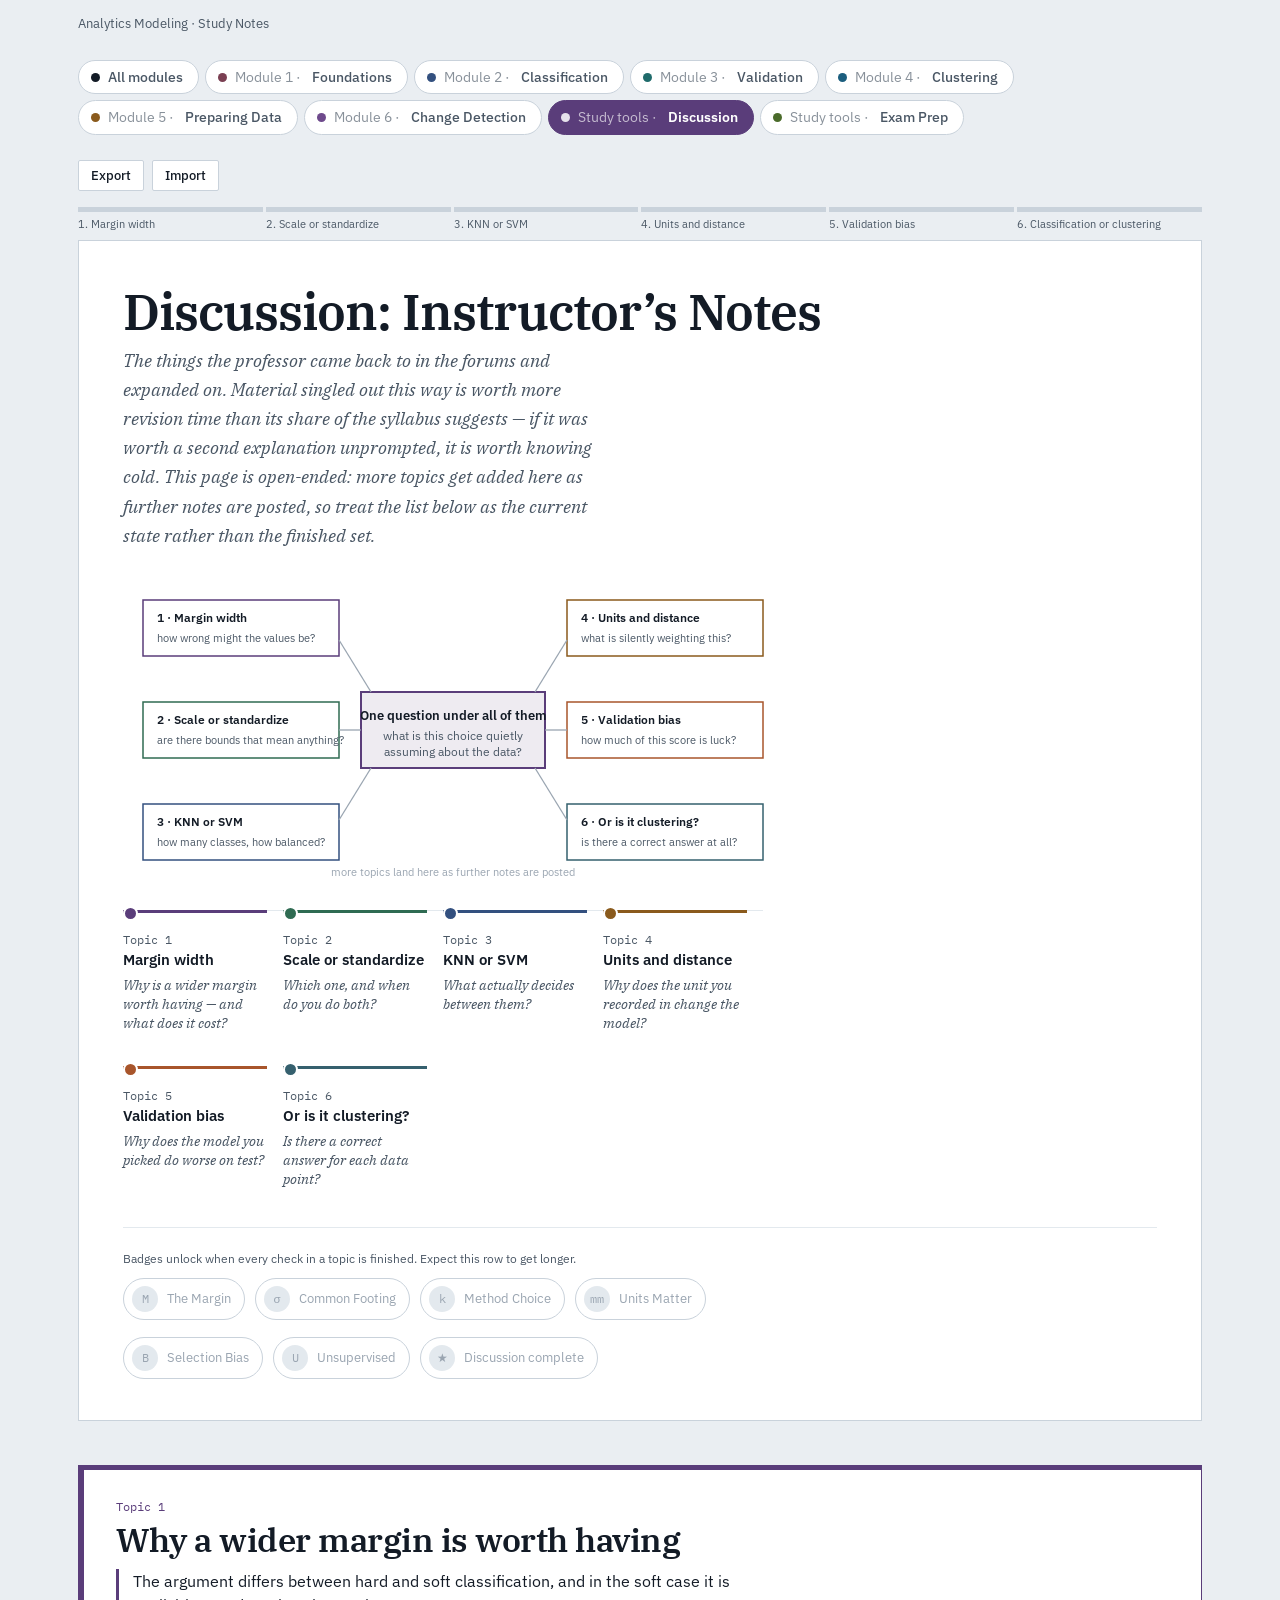
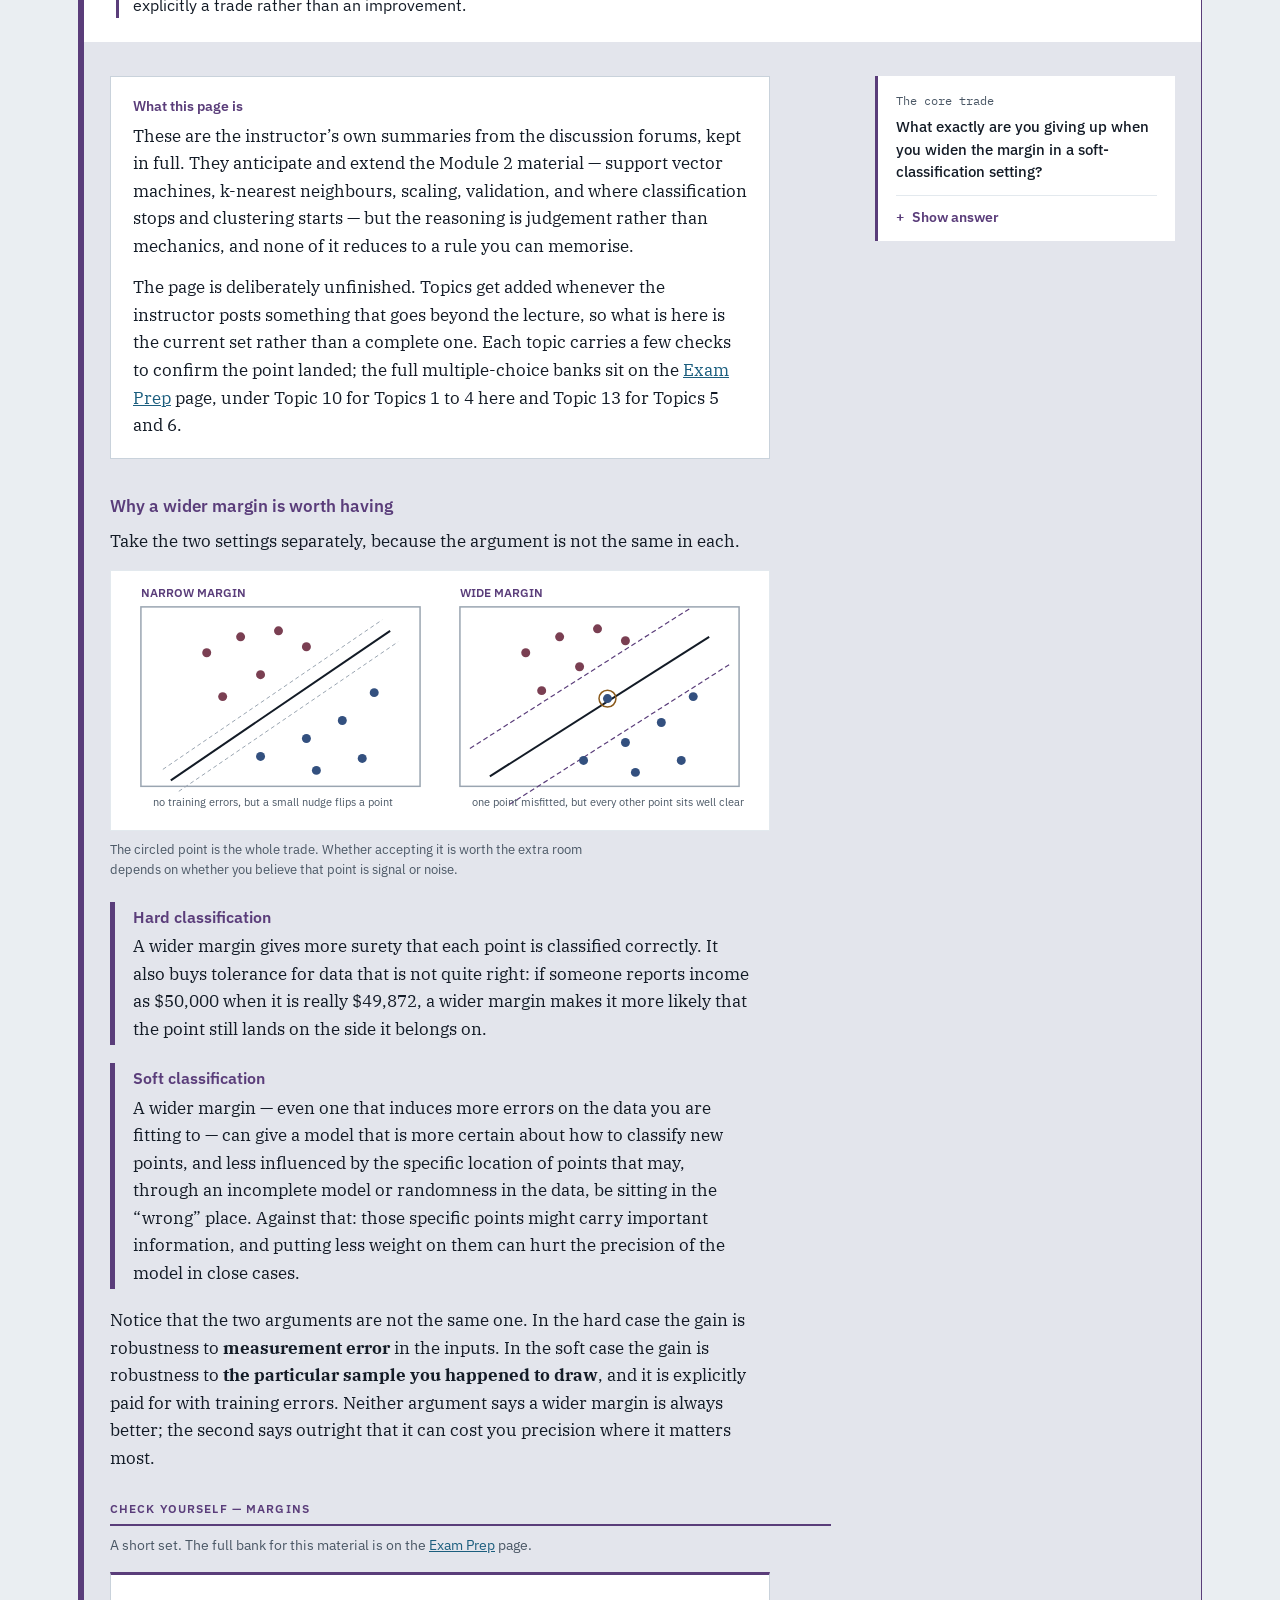
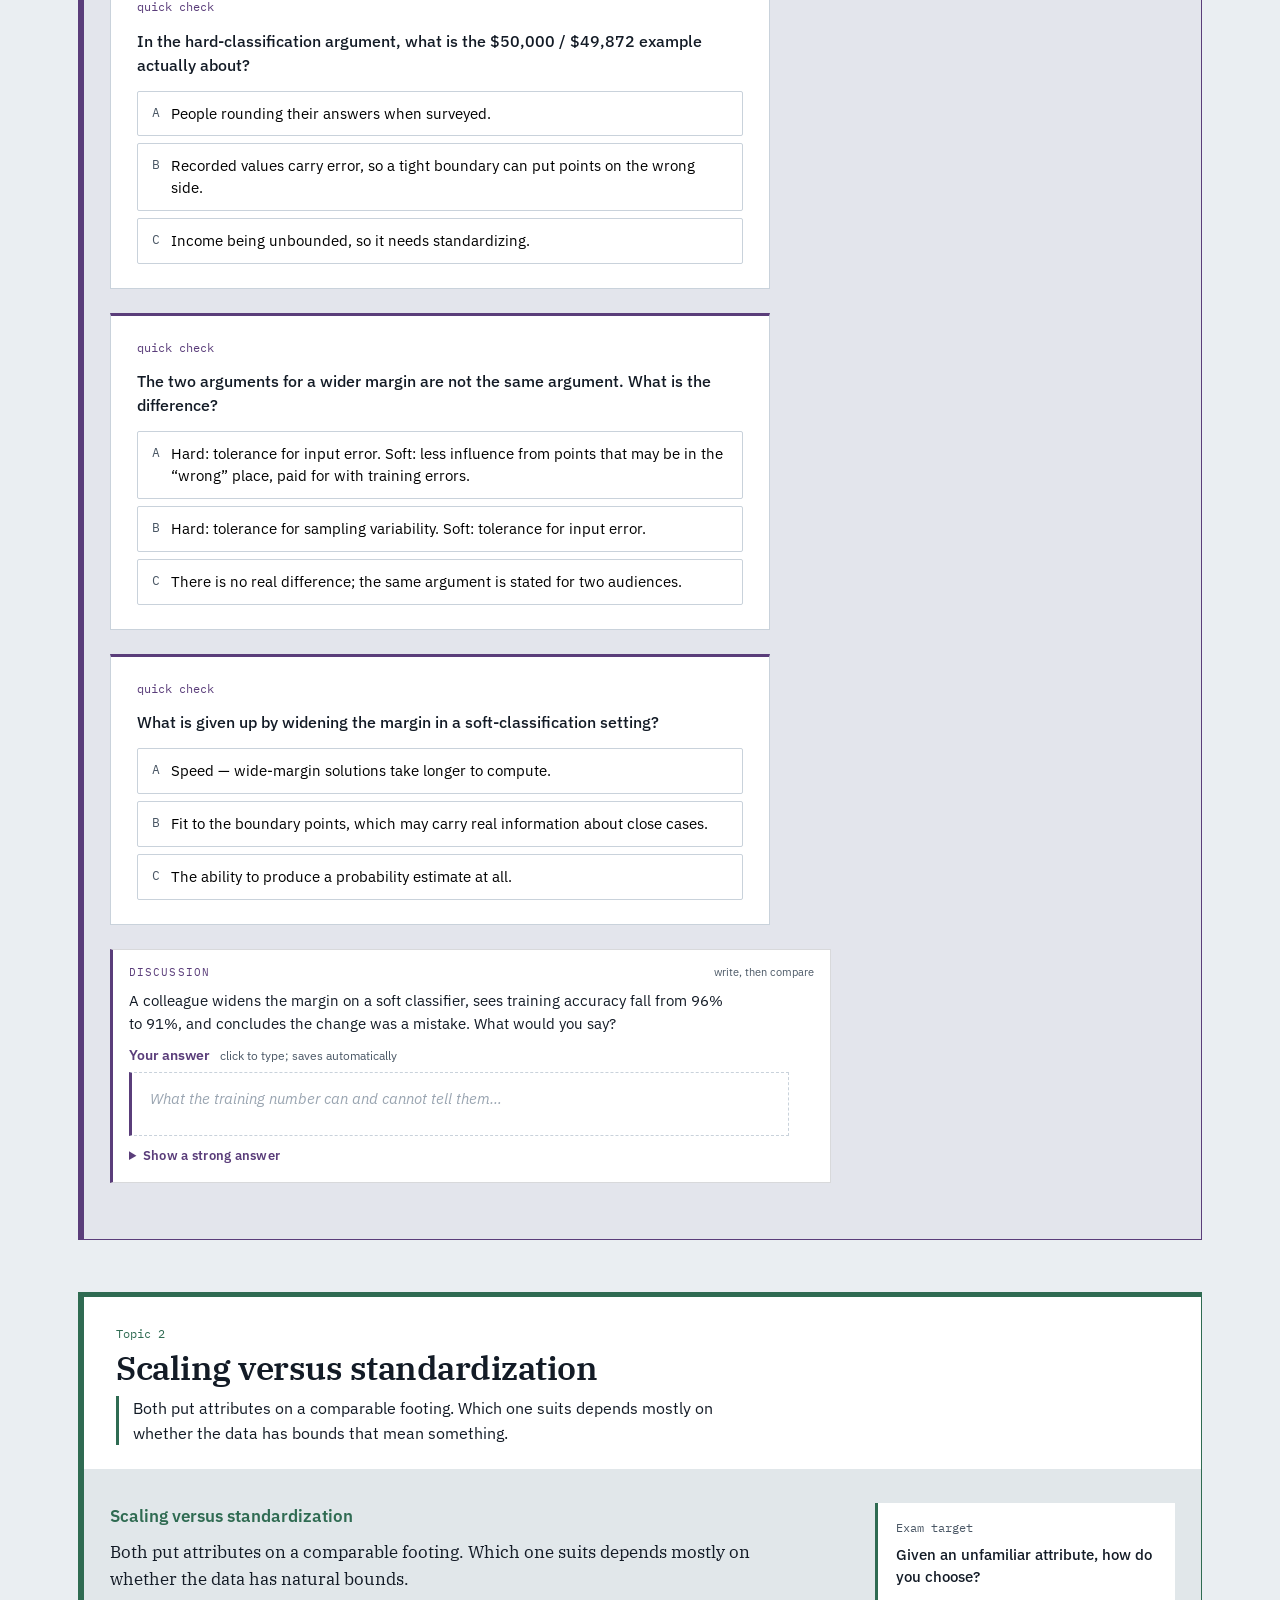
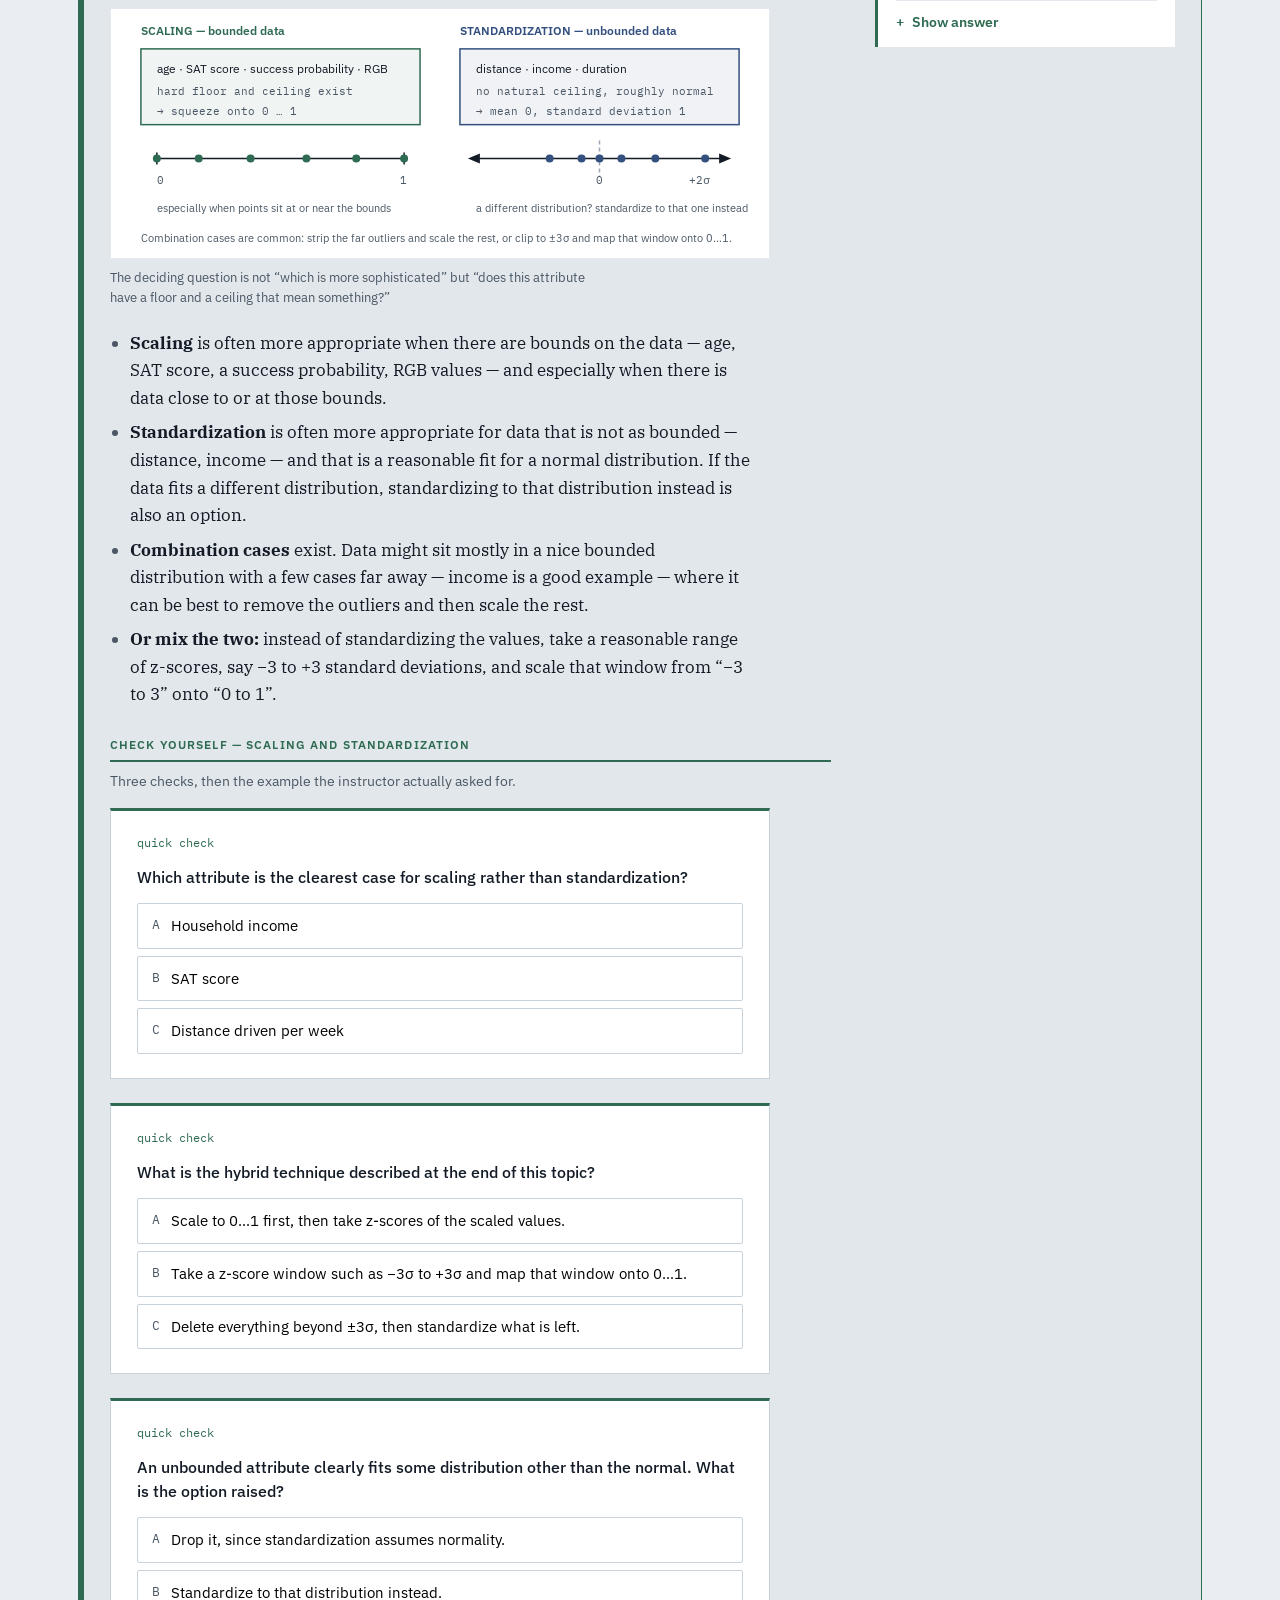
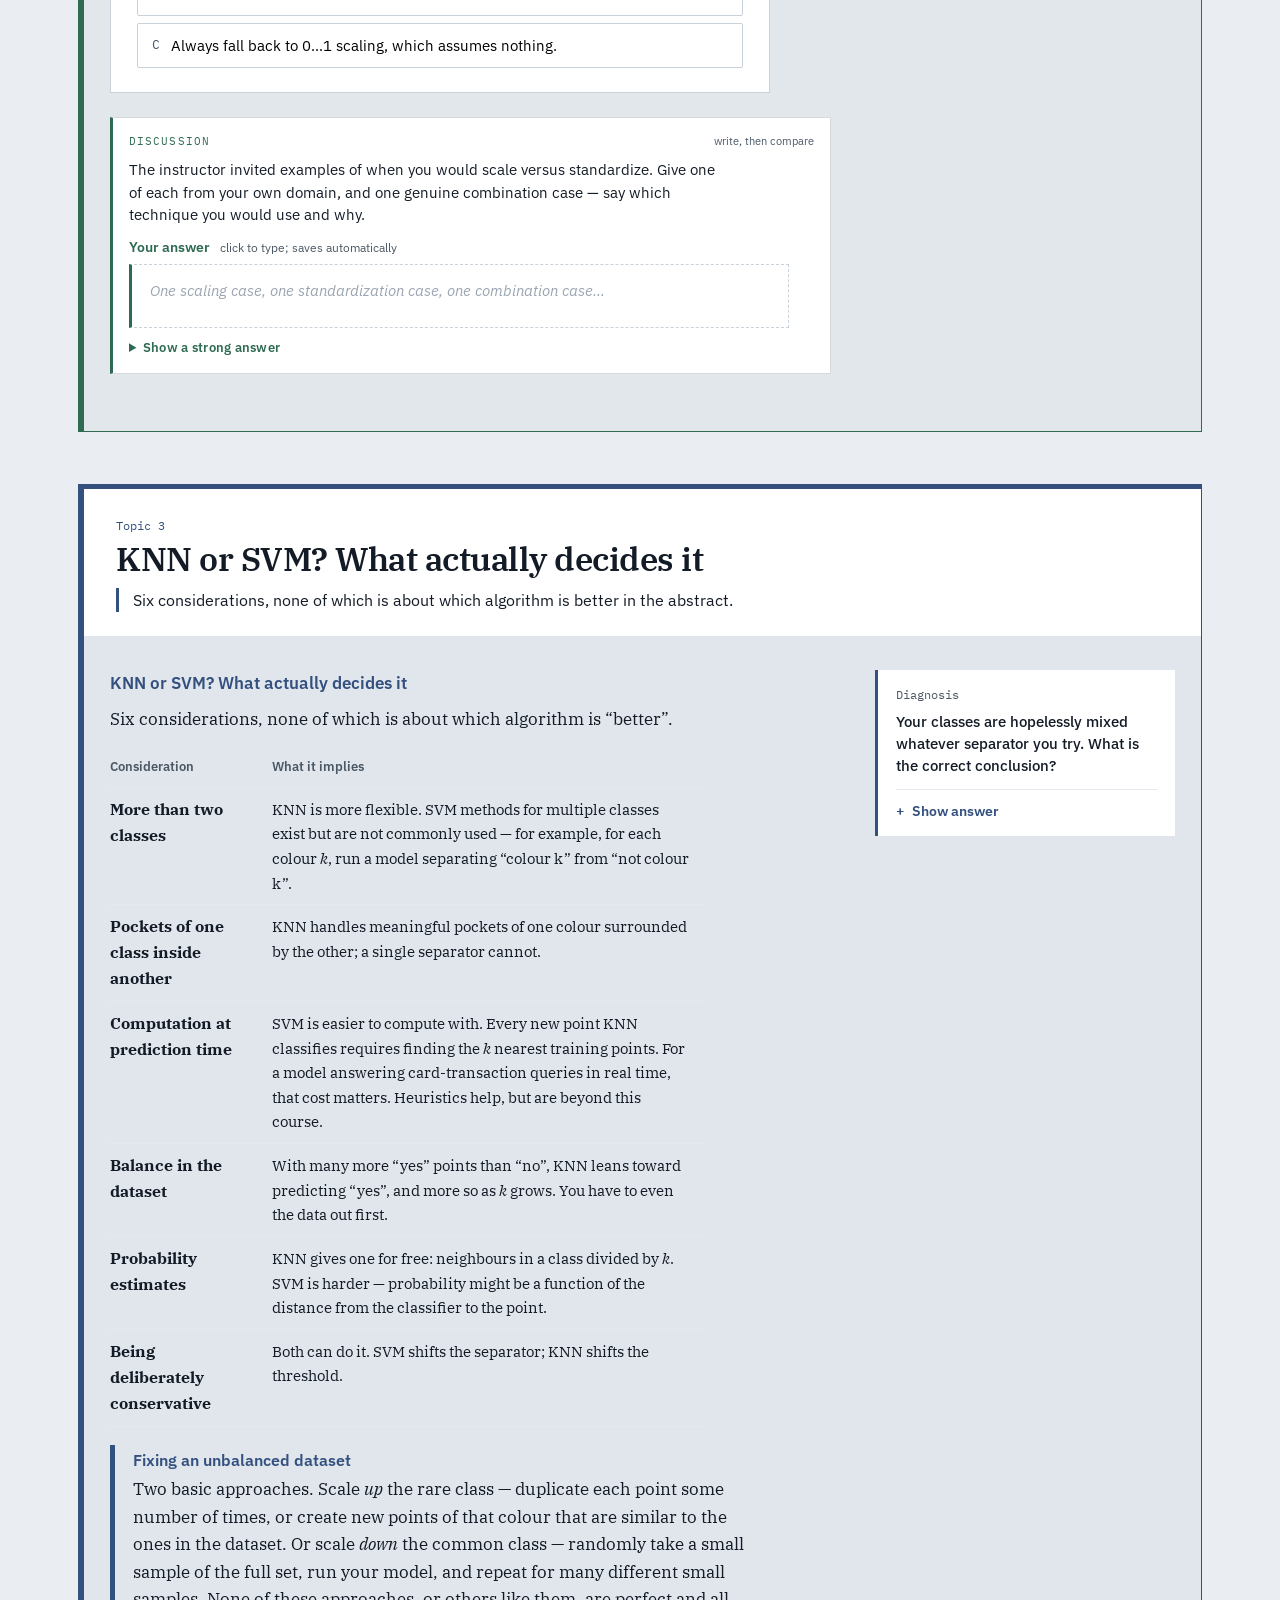
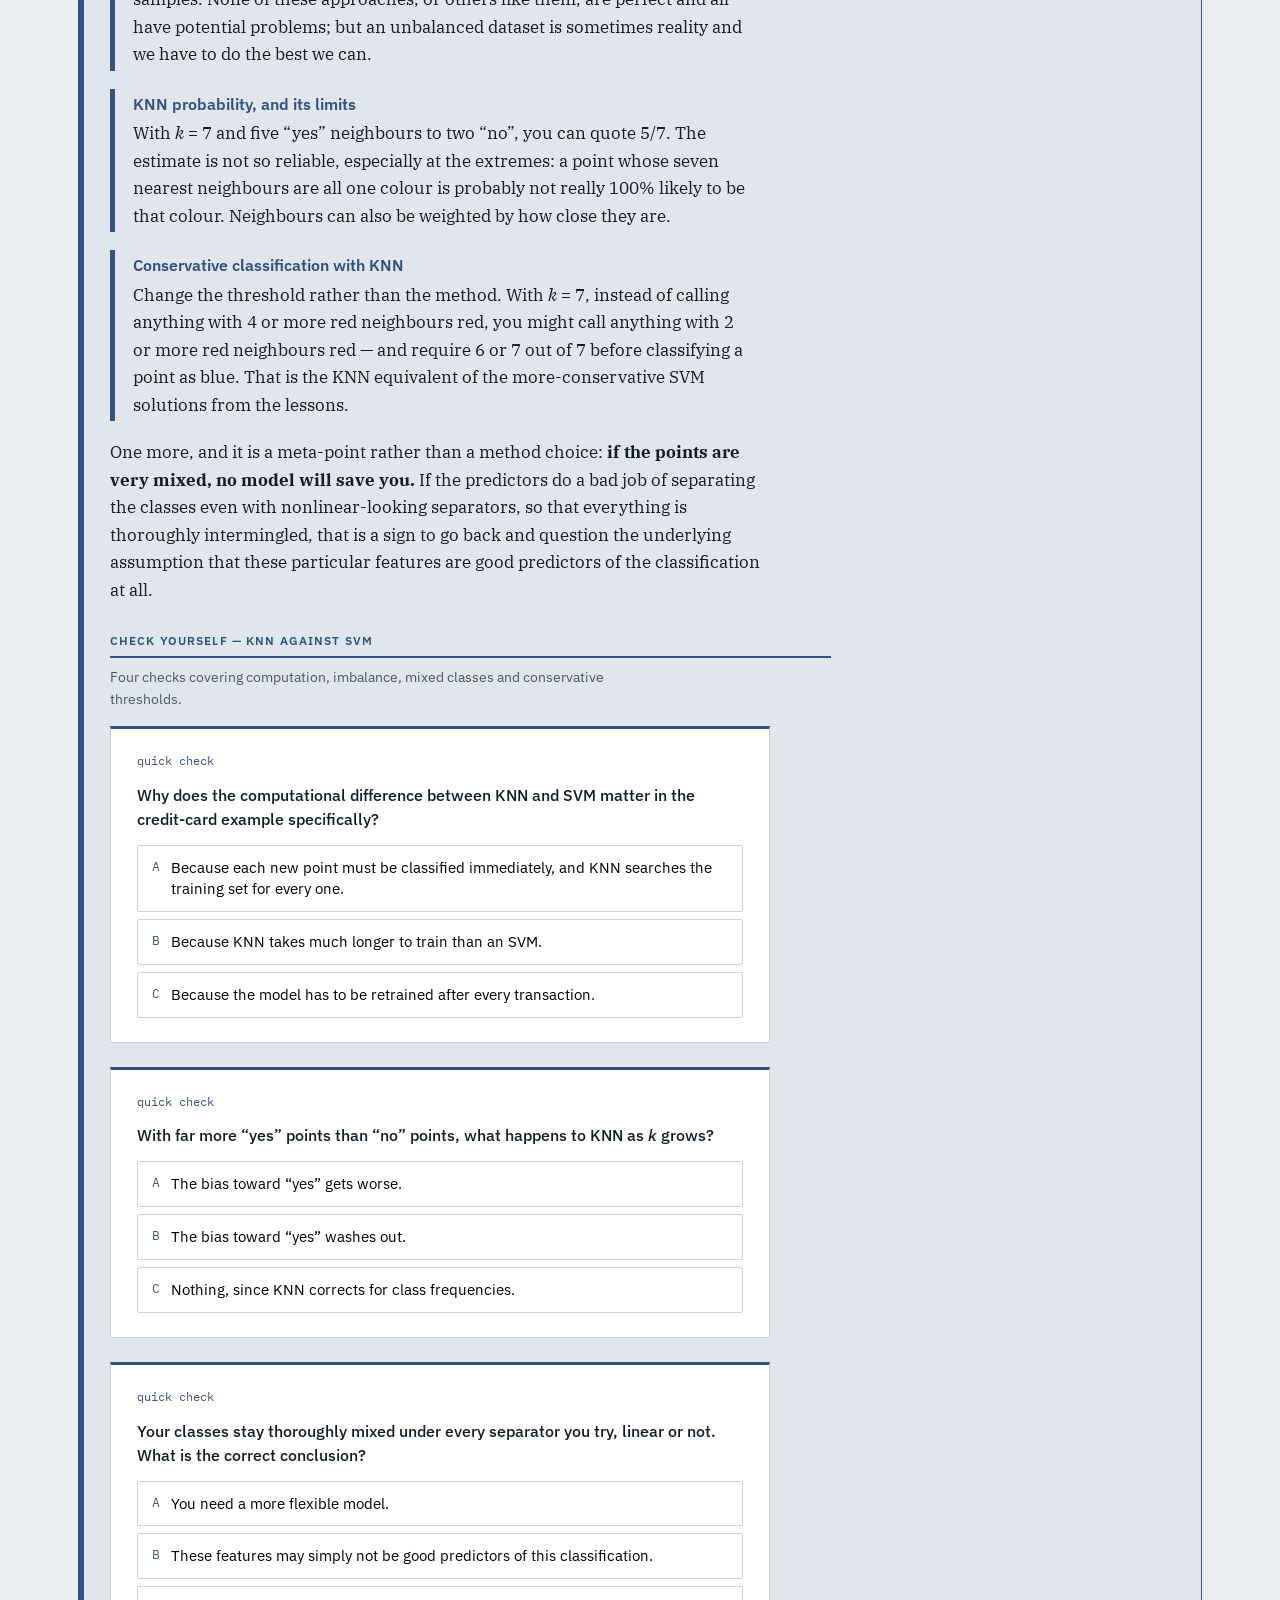
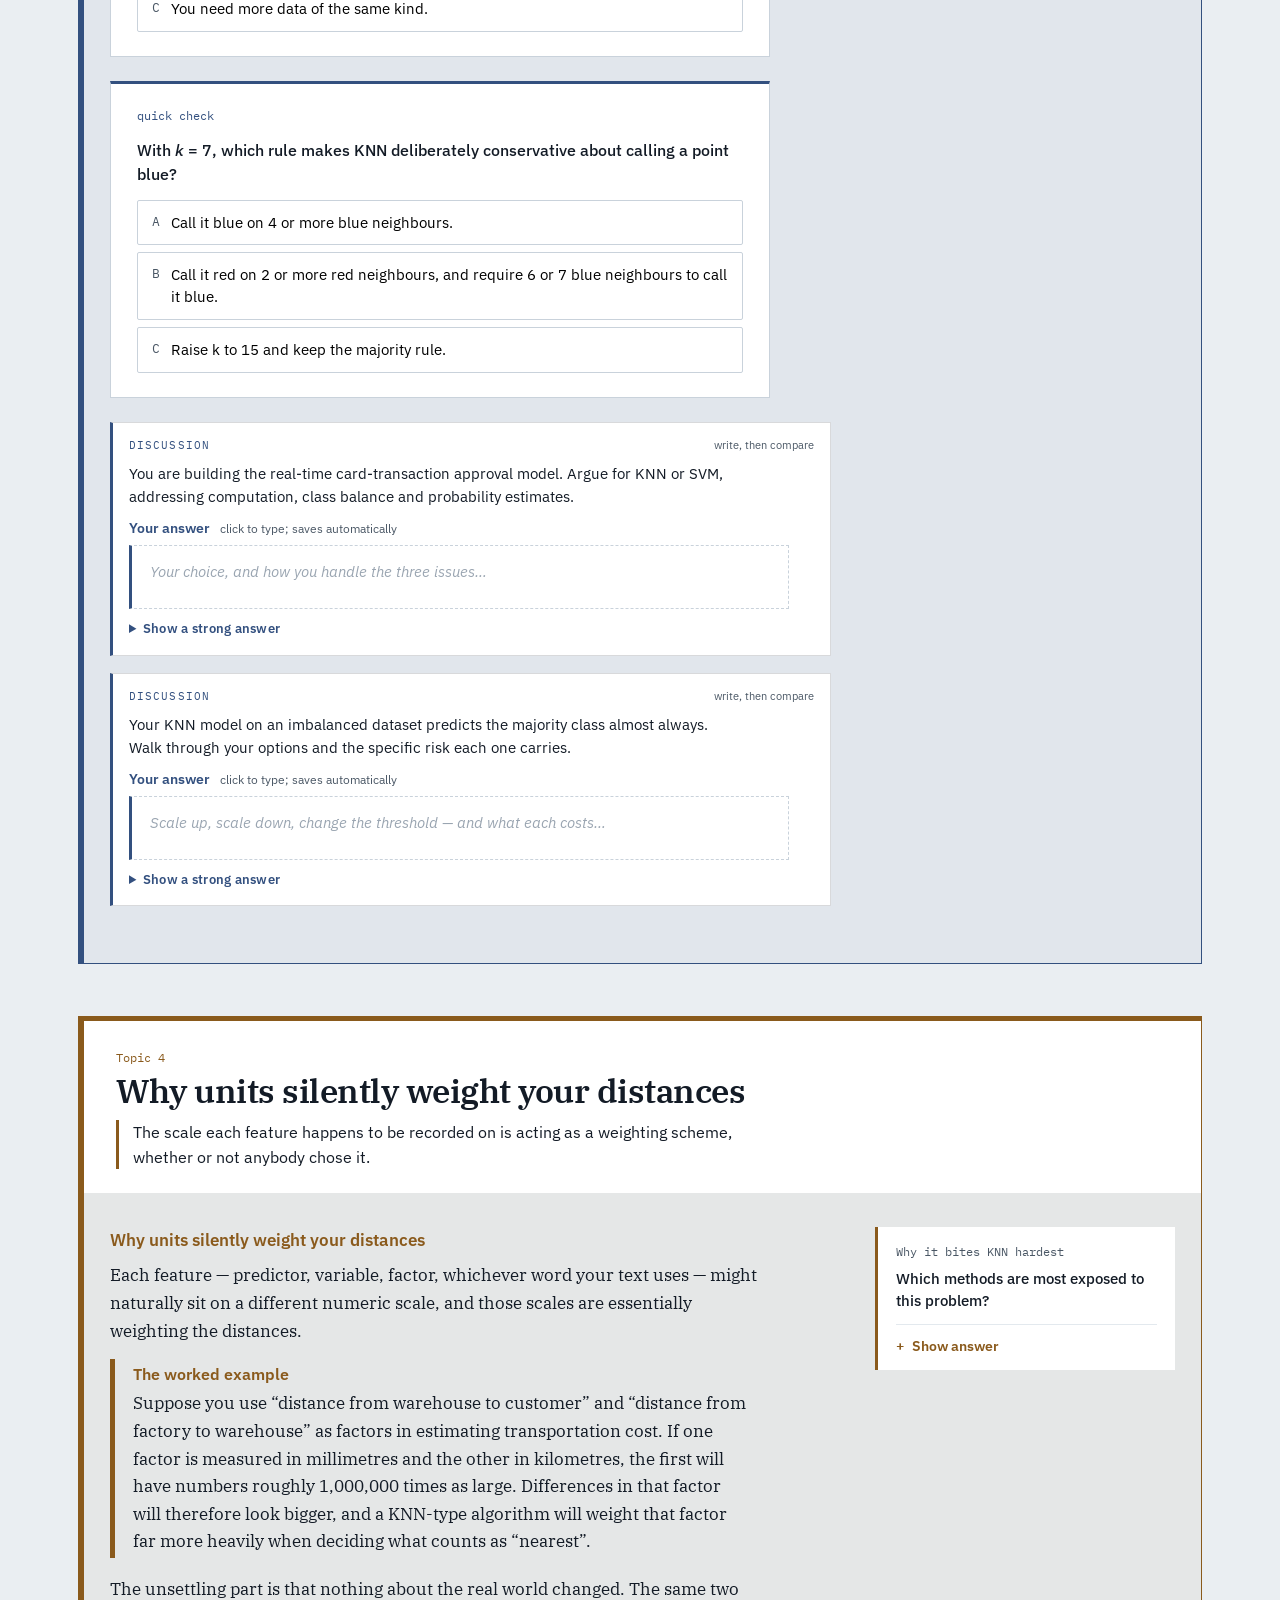
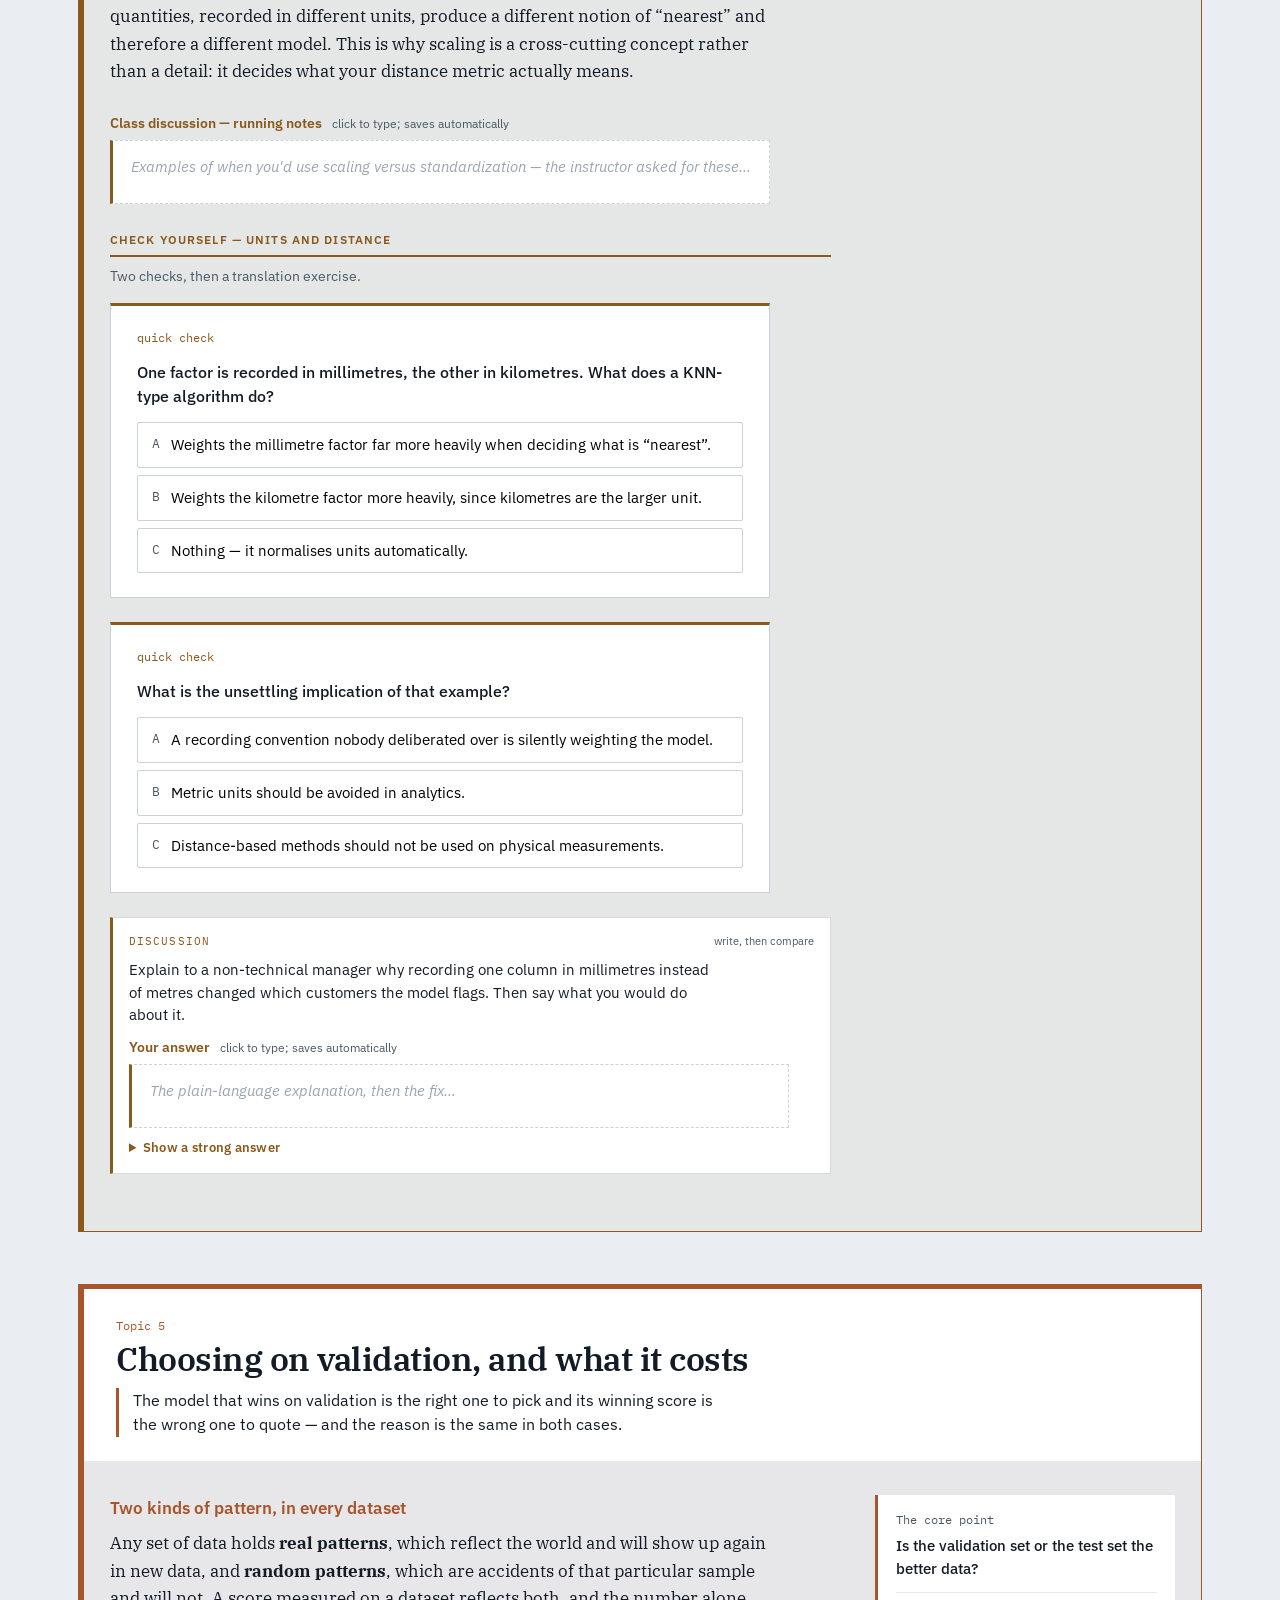
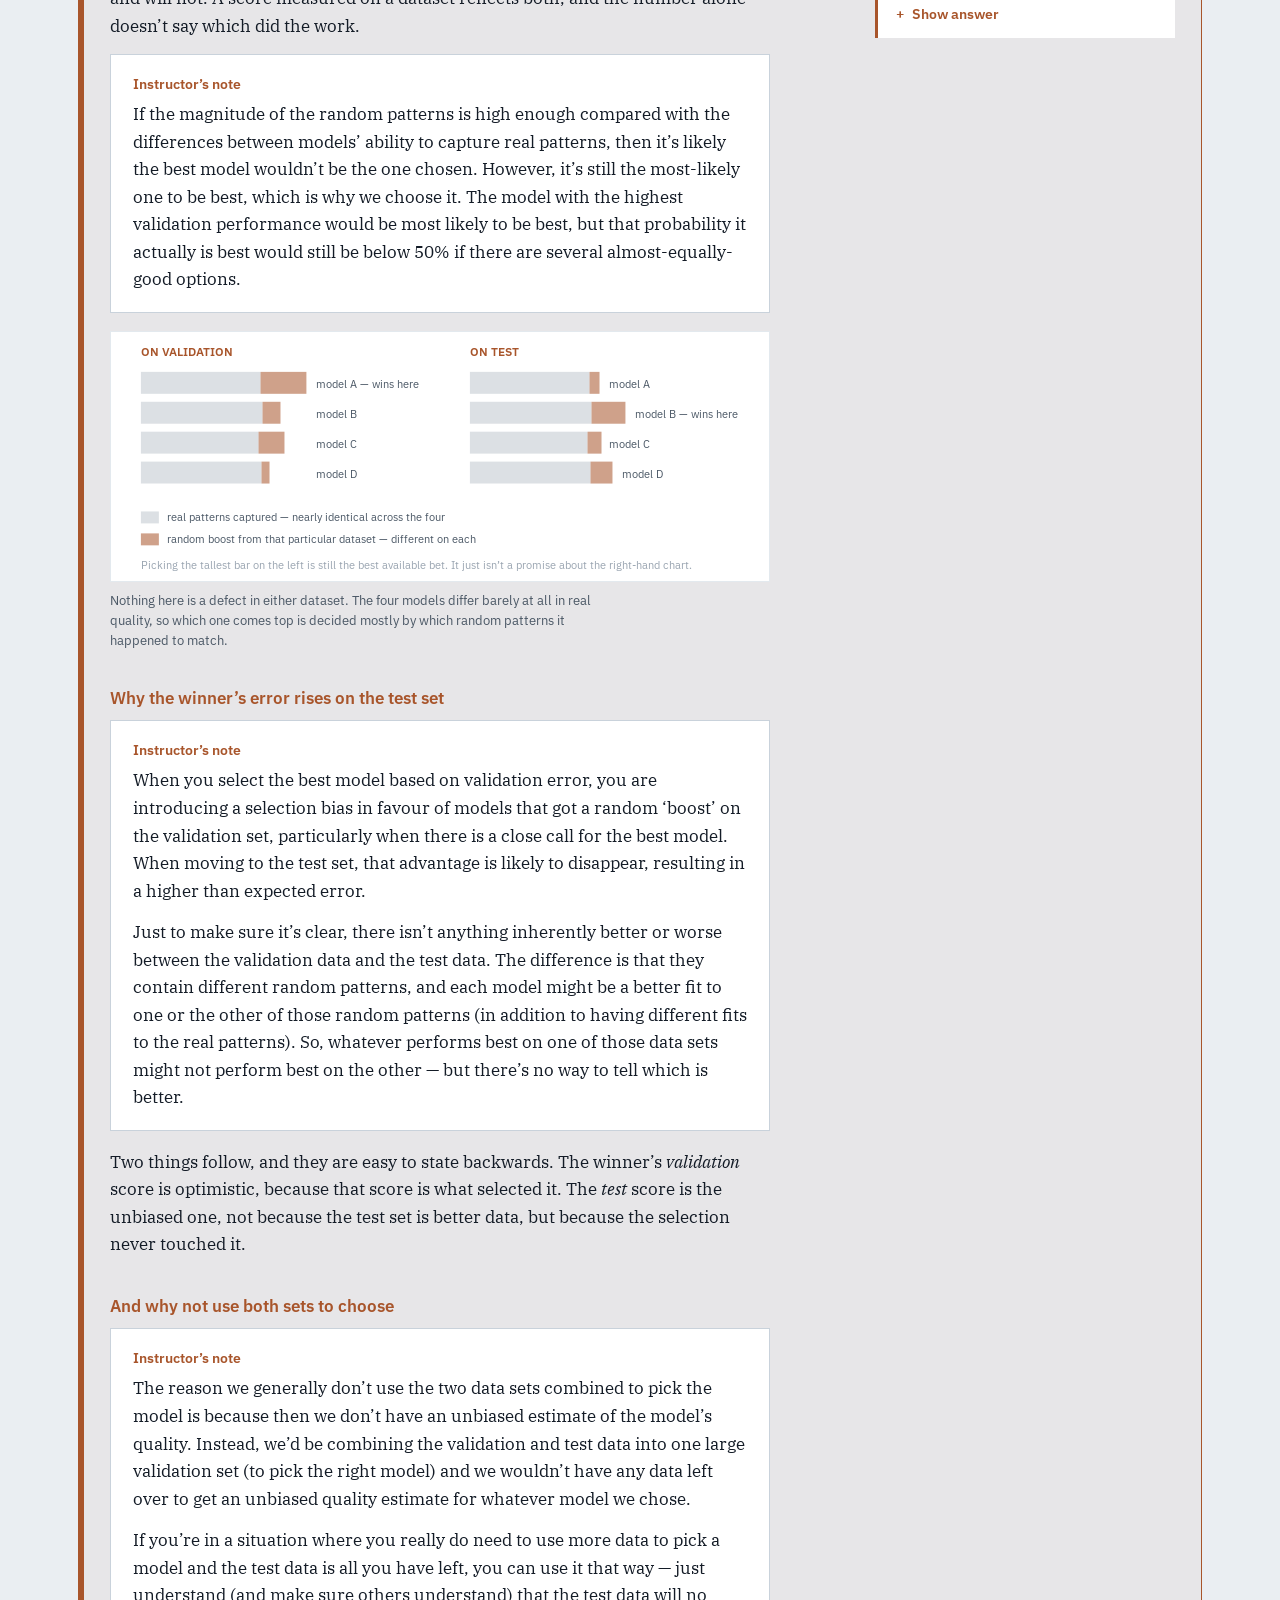
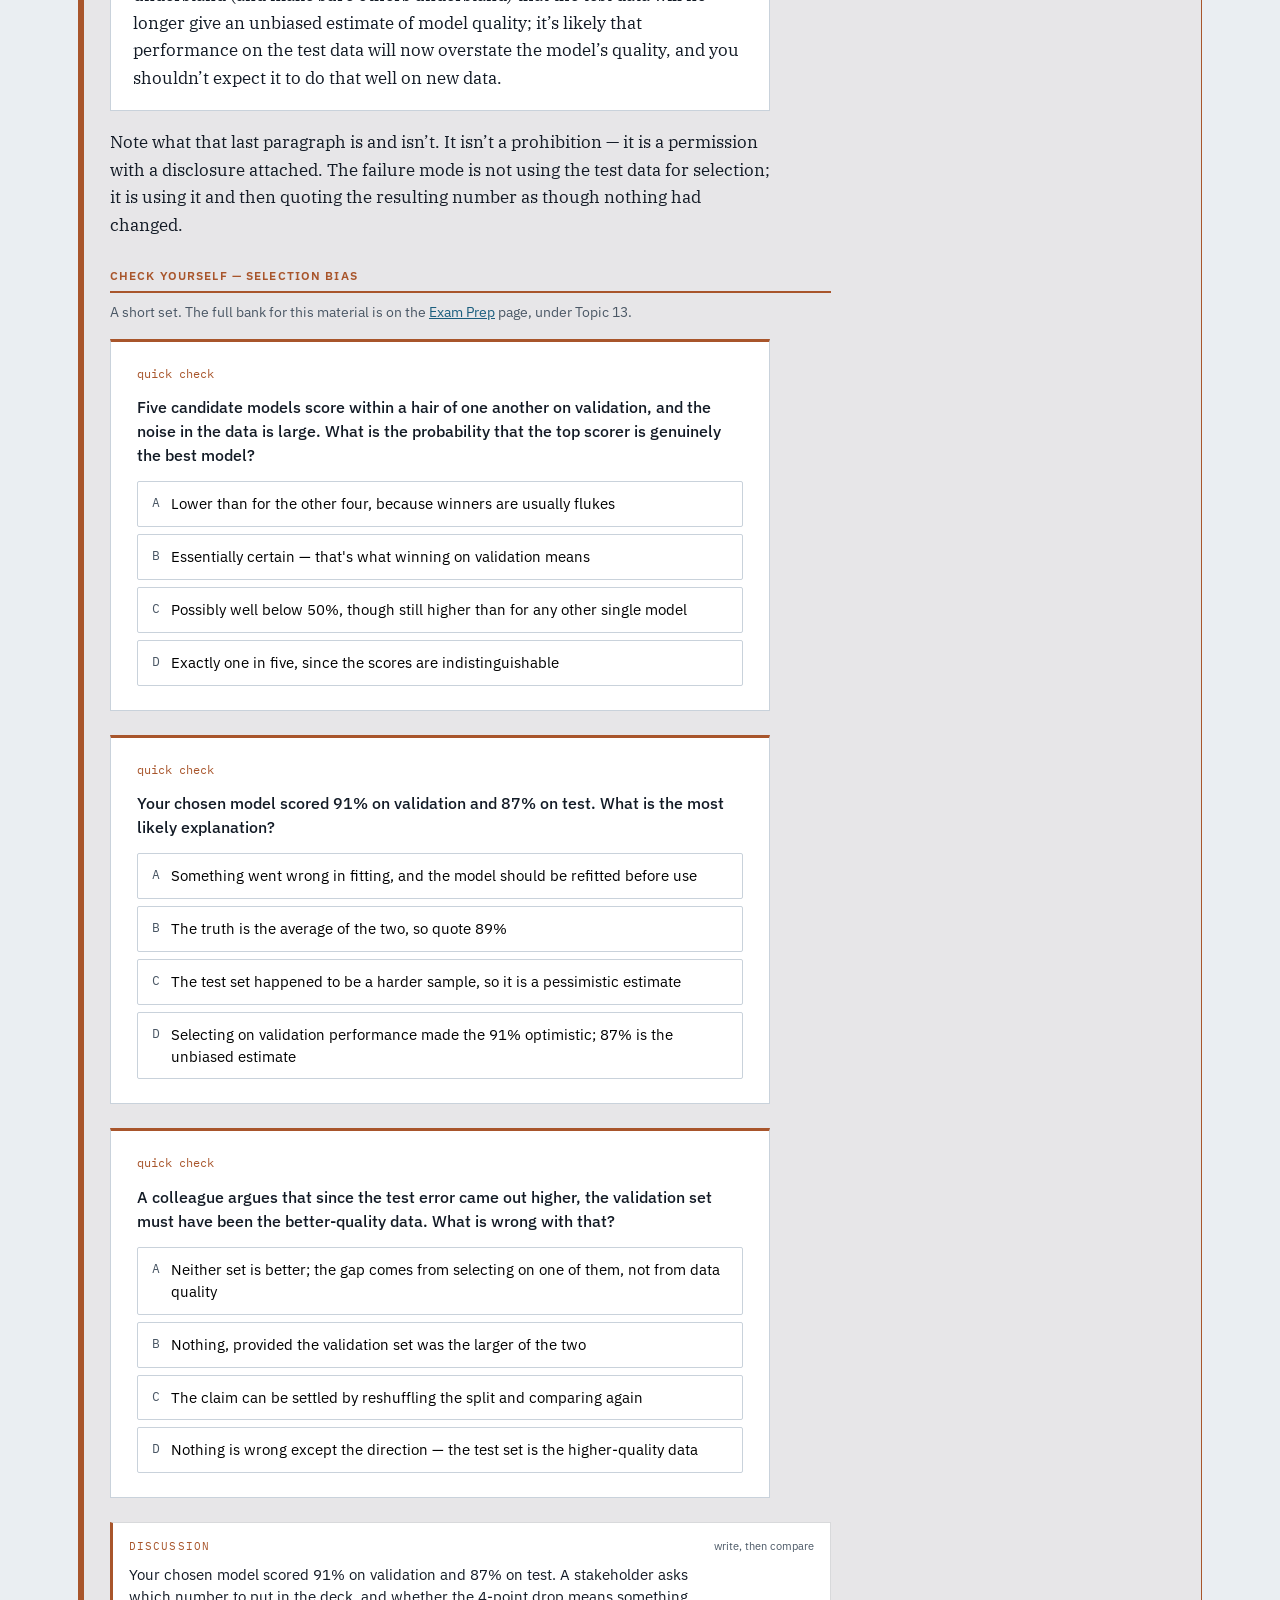
==== commit c1ac28be: "Add files via upload" ====
--- a/discussion.html
+++ b/discussion.html
@@ -46,33 +46,45 @@
 
 <header class="hero">
   <h1>Discussion: Instructor&rsquo;s Notes</h1>
-  <p class="sub">The four things the professor came back to in the forums and expanded on. Material that gets singled out this way is worth more revision time than its share of the syllabus suggests.</p>
-
-  <svg class="plot" viewBox="0 0 660 260" role="img" aria-label="Four discussion topics arranged around a single central question: what does this choice assume about the data?">
-    <rect x="180" y="104" width="300" height="56" fill="#5a3d7a" fill-opacity=".1" stroke="#5a3d7a" stroke-width="2"/>
-    <text x="330" y="128" text-anchor="middle" font-family="IBM Plex Sans,sans-serif" font-size="13.5" font-weight="600" fill="#131b26">One question under all four</text>
-    <text x="330" y="149" text-anchor="middle" font-family="IBM Plex Sans,sans-serif" font-size="12" fill="#4a5765">what does this choice assume about the data?</text>
-
-    <rect x="30" y="26" width="250" height="52" fill="none" stroke="#5a3d7a" stroke-width="1.5"/>
-    <text x="46" y="48" font-family="IBM Plex Sans,sans-serif" font-size="12.5" font-weight="600" fill="#131b26">Margin width</text>
-    <text x="46" y="67" font-family="IBM Plex Sans,sans-serif" font-size="11.5" fill="#4a5765">how wrong might the recorded values be?</text>
-
-    <rect x="380" y="26" width="250" height="52" fill="none" stroke="#2f6b52" stroke-width="1.5"/>
-    <text x="396" y="48" font-family="IBM Plex Sans,sans-serif" font-size="12.5" font-weight="600" fill="#131b26">Scale or standardize</text>
-    <text x="396" y="67" font-family="IBM Plex Sans,sans-serif" font-size="11.5" fill="#4a5765">are there bounds, and is anything near them?</text>
-
-    <rect x="30" y="186" width="250" height="52" fill="none" stroke="#33507f" stroke-width="1.5"/>
-    <text x="46" y="208" font-family="IBM Plex Sans,sans-serif" font-size="12.5" font-weight="600" fill="#131b26">KNN or SVM</text>
-    <text x="46" y="227" font-family="IBM Plex Sans,sans-serif" font-size="11.5" fill="#4a5765">how many classes, how balanced, how fast?</text>
-
-    <rect x="380" y="186" width="250" height="52" fill="none" stroke="#8a5a1c" stroke-width="1.5"/>
-    <text x="396" y="208" font-family="IBM Plex Sans,sans-serif" font-size="12.5" font-weight="600" fill="#131b26">Units and distance</text>
-    <text x="396" y="227" font-family="IBM Plex Sans,sans-serif" font-size="11.5" fill="#4a5765">what is silently weighting the comparison?</text>
-
-    <line x1="155" y1="78" x2="230" y2="104" stroke="#9aa5b1" stroke-width="1.3"/>
-    <line x1="505" y1="78" x2="430" y2="104" stroke="#9aa5b1" stroke-width="1.3"/>
-    <line x1="155" y1="186" x2="230" y2="160" stroke="#9aa5b1" stroke-width="1.3"/>
-    <line x1="505" y1="186" x2="430" y2="160" stroke="#9aa5b1" stroke-width="1.3"/>
+  <p class="sub">The things the professor came back to in the forums and expanded on. Material singled out this way is worth more revision time than its share of the syllabus suggests &mdash; if it was worth a second explanation unprompted, it is worth knowing cold. This page is open-ended: more topics get added here as further notes are posted, so treat the list below as the current state rather than the finished set.</p>
+
+  <svg class="plot" viewBox="0 0 660 300" role="img" aria-label="Six discussion topics arranged around one central question: what is this choice assuming? Margin width, scaling, method choice, units and distance, validation bias, and classification against clustering.">
+    <rect x="238" y="112" width="184" height="76" fill="#5a3d7a" fill-opacity=".1" stroke="#5a3d7a" stroke-width="2"/>
+    <text x="330" y="140" text-anchor="middle" font-family="IBM Plex Sans,sans-serif" font-size="13" font-weight="600" fill="#131b26">One question under all of them</text>
+    <text x="330" y="160" text-anchor="middle" font-family="IBM Plex Sans,sans-serif" font-size="11.5" fill="#4a5765">what is this choice quietly</text>
+    <text x="330" y="176" text-anchor="middle" font-family="IBM Plex Sans,sans-serif" font-size="11.5" fill="#4a5765">assuming about the data?</text>
+
+    <g font-family="IBM Plex Sans,sans-serif">
+      <rect x="20" y="20" width="196" height="56" fill="none" stroke="#5a3d7a" stroke-width="1.5"/>
+      <text x="34" y="42" font-size="12" font-weight="600" fill="#131b26">1 &middot; Margin width</text>
+      <text x="34" y="62" font-size="11" fill="#4a5765">how wrong might the values be?</text>
+
+      <rect x="20" y="122" width="196" height="56" fill="none" stroke="#2f6b52" stroke-width="1.5"/>
+      <text x="34" y="144" font-size="12" font-weight="600" fill="#131b26">2 &middot; Scale or standardize</text>
+      <text x="34" y="164" font-size="11" fill="#4a5765">are there bounds that mean anything?</text>
+
+      <rect x="20" y="224" width="196" height="56" fill="none" stroke="#33507f" stroke-width="1.5"/>
+      <text x="34" y="246" font-size="12" font-weight="600" fill="#131b26">3 &middot; KNN or SVM</text>
+      <text x="34" y="266" font-size="11" fill="#4a5765">how many classes, how balanced?</text>
+
+      <rect x="444" y="20" width="196" height="56" fill="none" stroke="#8a5a1c" stroke-width="1.5"/>
+      <text x="458" y="42" font-size="12" font-weight="600" fill="#131b26">4 &middot; Units and distance</text>
+      <text x="458" y="62" font-size="11" fill="#4a5765">what is silently weighting this?</text>
+
+      <rect x="444" y="122" width="196" height="56" fill="none" stroke="#a8552b" stroke-width="1.5"/>
+      <text x="458" y="144" font-size="12" font-weight="600" fill="#131b26">5 &middot; Validation bias</text>
+      <text x="458" y="164" font-size="11" fill="#4a5765">how much of this score is luck?</text>
+
+      <rect x="444" y="224" width="196" height="56" fill="none" stroke="#35606e" stroke-width="1.5"/>
+      <text x="458" y="246" font-size="12" font-weight="600" fill="#131b26">6 &middot; Or is it clustering?</text>
+      <text x="458" y="266" font-size="11" fill="#4a5765">is there a correct answer at all?</text>
+    </g>
+
+    <g stroke="#9aa5b1" stroke-width="1.3">
+      <line x1="216" y1="60" x2="248" y2="112"/><line x1="216" y1="150" x2="238" y2="150"/><line x1="216" y1="240" x2="248" y2="188"/>
+      <line x1="444" y1="60" x2="412" y2="112"/><line x1="444" y1="150" x2="422" y2="150"/><line x1="444" y1="240" x2="412" y2="188"/>
+    </g>
+    <text x="330" y="296" text-anchor="middle" font-family="IBM Plex Sans,sans-serif" font-size="11" fill="#9aa5b1">more topics land here as further notes are posted</text>
   </svg>
 
   <ul class="track">
@@ -80,15 +92,19 @@
     <li style="--dot:#2f6b52"><a href="#t2"><span class="tnum">Topic 2</span><span class="tname">Scale or standardize</span><span class="tq">Which one, and when do you do both?</span></a></li>
     <li style="--dot:#33507f"><a href="#t3"><span class="tnum">Topic 3</span><span class="tname">KNN or SVM</span><span class="tq">What actually decides between them?</span></a></li>
     <li style="--dot:#8a5a1c"><a href="#t4"><span class="tnum">Topic 4</span><span class="tname">Units and distance</span><span class="tq">Why does the unit you recorded in change the model?</span></a></li>
+    <li style="--dot:#a8552b"><a href="#t5"><span class="tnum">Topic 5</span><span class="tname">Validation bias</span><span class="tq">Why does the model you picked do worse on test?</span></a></li>
+    <li style="--dot:#35606e"><a href="#t6"><span class="tnum">Topic 6</span><span class="tname">Or is it clustering?</span><span class="tq">Is there a correct answer for each data point?</span></a></li>
   </ul>
 
   <div class="badge-strip">
-    <p class="cap">Badges unlock when every check in a topic is finished.</p>
+    <p class="cap">Badges unlock when every check in a topic is finished. Expect this row to get longer.</p>
     <ul class="badges">
       <li class="badge" data-for="t1" style="--b:#5a3d7a"><span class="gem">M</span><span class="nm">The Margin</span></li>
       <li class="badge" data-for="t2" style="--b:#2f6b52"><span class="gem">σ</span><span class="nm">Common Footing</span></li>
       <li class="badge" data-for="t3" style="--b:#33507f"><span class="gem">k</span><span class="nm">Method Choice</span></li>
       <li class="badge" data-for="t4" style="--b:#8a5a1c"><span class="gem">mm</span><span class="nm">Units Matter</span></li>
+      <li class="badge" data-for="t5" style="--b:#a8552b"><span class="gem">B</span><span class="nm">Selection Bias</span></li>
+      <li class="badge" data-for="t6" style="--b:#35606e"><span class="gem">U</span><span class="nm">Unsupervised</span></li>
       <li class="badge" data-for="*"  style="--b:#131b26"><span class="gem">★</span><span class="nm">Discussion complete</span></li>
     </ul>
   </div>
@@ -106,7 +122,8 @@
     <div class="main">
       <div class="callout">
         <p class="tag">What this page is</p>
-        <p>These are the instructor&rsquo;s own summaries from the discussion forums, kept in full. They anticipate Module 2 material &mdash; support vector machines, k-nearest neighbours, scaling &mdash; but the reasoning is judgement rather than mechanics, and none of it reduces to a rule you can memorise. Each topic carries a few checks; the full multiple-choice bank for this material is on the <a href="exam-prep.html#l10">Exam Prep</a> page, under Topic 10.</p>
+        <p>These are the instructor&rsquo;s own summaries from the discussion forums, kept in full. They anticipate and extend the Module 2 material &mdash; support vector machines, k-nearest neighbours, scaling, validation, and where classification stops and clustering starts &mdash; but the reasoning is judgement rather than mechanics, and none of it reduces to a rule you can memorise.</p>
+        <p>The page is deliberately unfinished. Topics get added whenever the instructor posts something that goes beyond the lecture, so what is here is the current set rather than a complete one. Each topic carries a few checks to confirm the point landed; the full multiple-choice banks sit on the <a href="exam-prep.html#l10">Exam Prep</a> page, under Topic 10 for Topics 1 to 4 here and Topic 13 for Topics 5 and 6.</p>
       </div>
 
       <h3>Why a wider margin is worth having</h3>
@@ -539,14 +556,272 @@
   </div>
 </section>
 
+<!-- ==================== TOPIC 5 ==================== -->
+<section class="lesson" id="t5" data-short="Validation bias" style="--accent:#a8552b">
+  <div class="lesson-head">
+    <span class="ln">Topic 5</span>
+    <h2>Choosing on validation, and what it costs</h2>
+    <p class="keyline">The model that wins on validation is the right one to pick and its winning score is the wrong one to quote &mdash; and the reason is the same in both cases.</p>
+  </div>
+
+  <div class="row">
+    <div class="main">
+      <h3>Two kinds of pattern, in every dataset</h3>
+      <p>Any set of data holds <strong>real patterns</strong>, which reflect the world and will show up again in new data, and <strong>random patterns</strong>, which are accidents of that particular sample and will not. A score measured on a dataset reflects both, and the number alone doesn&rsquo;t say which did the work.</p>
+
+      <div class="callout">
+        <p class="tag">Instructor&rsquo;s note</p>
+        <p>If the magnitude of the random patterns is high enough compared with the differences between models&rsquo; ability to capture real patterns, then it&rsquo;s likely the best model wouldn&rsquo;t be the one chosen. However, it&rsquo;s still the most-likely one to be best, which is why we choose it. The model with the highest validation performance would be most likely to be best, but that probability it actually is best would still be below 50% if there are several almost-equally-good options.</p>
+      </div>
+
+      <figure>
+        <svg class="fig" viewBox="0 0 660 250" role="img" aria-label="Four candidate models with near-identical real performance. On the validation set, random boosts of different sizes push one of them to the top; on the test set, different random boosts reorder them.">
+          <text x="30" y="24" font-family="IBM Plex Sans,sans-serif" font-size="12" font-weight="600" fill="#a8552b">ON VALIDATION</text>
+          <text x="360" y="24" font-family="IBM Plex Sans,sans-serif" font-size="12" font-weight="600" fill="#a8552b">ON TEST</text>
+          <g font-family="IBM Plex Sans,sans-serif" font-size="11" fill="#4a5765">
+            <rect x="30" y="40" width="120" height="22" fill="#9aa5b1" fill-opacity=".35"/><rect x="150" y="40" width="46" height="22" fill="#a8552b" fill-opacity=".55"/>
+            <text x="206" y="56">model A &mdash; wins here</text>
+            <rect x="30" y="70" width="122" height="22" fill="#9aa5b1" fill-opacity=".35"/><rect x="152" y="70" width="18" height="22" fill="#a8552b" fill-opacity=".55"/>
+            <text x="206" y="86">model B</text>
+            <rect x="30" y="100" width="118" height="22" fill="#9aa5b1" fill-opacity=".35"/><rect x="148" y="100" width="26" height="22" fill="#a8552b" fill-opacity=".55"/>
+            <text x="206" y="116">model C</text>
+            <rect x="30" y="130" width="121" height="22" fill="#9aa5b1" fill-opacity=".35"/><rect x="151" y="130" width="8" height="22" fill="#a8552b" fill-opacity=".55"/>
+            <text x="206" y="146">model D</text>
+
+            <rect x="360" y="40" width="120" height="22" fill="#9aa5b1" fill-opacity=".35"/><rect x="480" y="40" width="10" height="22" fill="#a8552b" fill-opacity=".55"/>
+            <text x="500" y="56">model A</text>
+            <rect x="360" y="70" width="122" height="22" fill="#9aa5b1" fill-opacity=".35"/><rect x="482" y="70" width="34" height="22" fill="#a8552b" fill-opacity=".55"/>
+            <text x="526" y="86">model B &mdash; wins here</text>
+            <rect x="360" y="100" width="118" height="22" fill="#9aa5b1" fill-opacity=".35"/><rect x="478" y="100" width="14" height="22" fill="#a8552b" fill-opacity=".55"/>
+            <text x="500" y="116">model C</text>
+            <rect x="360" y="130" width="121" height="22" fill="#9aa5b1" fill-opacity=".35"/><rect x="481" y="130" width="22" height="22" fill="#a8552b" fill-opacity=".55"/>
+            <text x="513" y="146">model D</text>
+          </g>
+          <rect x="30" y="180" width="18" height="12" fill="#9aa5b1" fill-opacity=".35"/>
+          <text x="56" y="190" font-family="IBM Plex Sans,sans-serif" font-size="11.5" fill="#4a5765">real patterns captured &mdash; nearly identical across the four</text>
+          <rect x="30" y="202" width="18" height="12" fill="#a8552b" fill-opacity=".55"/>
+          <text x="56" y="212" font-family="IBM Plex Sans,sans-serif" font-size="11.5" fill="#4a5765">random boost from that particular dataset &mdash; different on each</text>
+          <text x="30" y="238" font-family="IBM Plex Sans,sans-serif" font-size="11.5" fill="#9aa5b1">Picking the tallest bar on the left is still the best available bet. It just isn&rsquo;t a promise about the right-hand chart.</text>
+        </svg>
+        <figcaption>Nothing here is a defect in either dataset. The four models differ barely at all in real quality, so which one comes top is decided mostly by which random patterns it happened to match.</figcaption>
+      </figure>
+
+      <h3>Why the winner&rsquo;s error rises on the test set</h3>
+      <div class="callout">
+        <p class="tag">Instructor&rsquo;s note</p>
+        <p>When you select the best model based on validation error, you are introducing a selection bias in favour of models that got a random &lsquo;boost&rsquo; on the validation set, particularly when there is a close call for the best model. When moving to the test set, that advantage is likely to disappear, resulting in a higher than expected error.</p>
+        <p>Just to make sure it&rsquo;s clear, there isn&rsquo;t anything inherently better or worse between the validation data and the test data. The difference is that they contain different random patterns, and each model might be a better fit to one or the other of those random patterns (in addition to having different fits to the real patterns). So, whatever performs best on one of those data sets might not perform best on the other &mdash; but there&rsquo;s no way to tell which is better.</p>
+      </div>
+      <p>Two things follow, and they are easy to state backwards. The winner&rsquo;s <em>validation</em> score is optimistic, because that score is what selected it. The <em>test</em> score is the unbiased one, not because the test set is better data, but because the selection never touched it.</p>
+
+      <h3>And why not use both sets to choose</h3>
+      <div class="callout">
+        <p class="tag">Instructor&rsquo;s note</p>
+        <p>The reason we generally don&rsquo;t use the two data sets combined to pick the model is because then we don&rsquo;t have an unbiased estimate of the model&rsquo;s quality. Instead, we&rsquo;d be combining the validation and test data into one large validation set (to pick the right model) and we wouldn&rsquo;t have any data left over to get an unbiased quality estimate for whatever model we chose.</p>
+        <p>If you&rsquo;re in a situation where you really do need to use more data to pick a model and the test data is all you have left, you can use it that way &mdash; just understand (and make sure others understand) that the test data will no longer give an unbiased estimate of model quality; it&rsquo;s likely that performance on the test data will now overstate the model&rsquo;s quality, and you shouldn&rsquo;t expect it to do that well on new data.</p>
+      </div>
+      <p>Note what that last paragraph is and isn&rsquo;t. It isn&rsquo;t a prohibition &mdash; it is a permission with a disclosure attached. The failure mode is not using the test data for selection; it is using it and then quoting the resulting number as though nothing had changed.</p>
+
+      <div class="qbank">
+        <h4>Check yourself &mdash; selection bias</h4>
+        <p class="bankcap">A short set. The full bank for this material is on the <a href="exam-prep.html#l13">Exam Prep</a> page, under Topic 13.</p>
+      <div class="ix" data-quiz="disc-t5-q1">
+      <div class="ix-head"><span class="ix-kind">quick check</span><span class="ix-done">answered</span></div>
+      <p class="prompt">Five candidate models score within a hair of one another on validation, and the noise in the data is large. What is the probability that the top scorer is genuinely the best model?</p>
+      <div class="opts">
+        <button class="opt" data-fb="Nothing about a close call makes the winner <em>less</em> likely than the others to be best. It remains the single most likely choice — the point is only that 'most likely' can still be under a half.">Lower than for the other four, because winners are usually flukes</button>
+        <button class="opt" data-fb="Winning on validation is evidence, not proof. With large noise and near-identical real performance, the winner is often the model that got the biggest random boost.">Essentially certain — that's what winning on validation means</button>
+        <button class="opt" data-right data-fb="It can easily be below 50% when several options are nearly equal and the random patterns are large. It's still the highest probability of the five, which is exactly why you pick it anyway.">Possibly well below 50%, though still higher than for any other single model</button>
+        <button class="opt" data-fb="Exactly 1-in-5 would be right only if the validation score carried no information at all. It does carry information — just less than the ranking suggests.">Exactly one in five, since the scores are indistinguishable</button>
+      </div>
+      <p class="fb"></p>
+      </div>
+
+      <div class="ix" data-quiz="disc-t5-q2">
+      <div class="ix-head"><span class="ix-kind">quick check</span><span class="ix-done">answered</span></div>
+      <p class="prompt">Your chosen model scored 91% on validation and 87% on test. What is the most likely explanation?</p>
+      <div class="opts">
+        <button class="opt" data-fb="Nothing here indicates a mistake. This gap is the expected consequence of having chosen the model by its validation score, and would appear even in a flawlessly executed workflow.">Something went wrong in fitting, and the model should be refitted before use</button>
+        <button class="opt" data-fb="Averaging them mixes a biased estimate with an unbiased one and produces something with no clear interpretation. Use the test figure.">The truth is the average of the two, so quote 89%</button>
+        <button class="opt" data-fb="Test sets aren't harder by nature. If the split was random, neither set is systematically more difficult — they simply contain different accidents.">The test set happened to be a harder sample, so it is a pessimistic estimate</button>
+        <button class="opt" data-right data-fb="You picked the model partly because it fit the validation set's random patterns well. That boost doesn't transfer, so the validation figure was optimistic and the test figure is the unbiased one.">Selecting on validation performance made the 91% optimistic; 87% is the unbiased estimate</button>
+      </div>
+      <p class="fb"></p>
+      </div>
+
+      <div class="ix" data-quiz="disc-t5-q3">
+      <div class="ix-head"><span class="ix-kind">quick check</span><span class="ix-done">answered</span></div>
+      <p class="prompt">A colleague argues that since the test error came out higher, the validation set must have been the better-quality data. What is wrong with that?</p>
+      <div class="opts">
+        <button class="opt" data-right data-fb="Neither set is inherently better. They hold different random patterns, and the gap comes from having <em>selected</em> on one of them — not from a quality difference between the datasets.">Neither set is better; the gap comes from selecting on one of them, not from data quality</button>
+        <button class="opt" data-fb="Size affects how noisy each estimate is, but the colleague's error isn't about size — it's about treating one set as more truthful than the other when neither is.">Nothing, provided the validation set was the larger of the two</button>
+        <button class="opt" data-fb="Reshuffling and re-splitting doesn't resolve it, and repeating that process until the numbers agree is itself a form of selecting on the test data.">The claim can be settled by reshuffling the split and comparing again</button>
+        <button class="opt" data-fb="Backwards, and for the same reason. The test set isn't of higher quality either — it is simply the one you didn't choose on, which is what makes its estimate unbiased.">Nothing is wrong except the direction — the test set is the higher-quality data</button>
+      </div>
+      <p class="fb"></p>
+      </div>
+      </div>
+
+      <div class="disc">
+        <div class="disc-head"><span class="disc-kind">discussion</span><span class="disc-tag">write, then compare</span></div>
+        <p class="prompt">Your chosen model scored 91% on validation and 87% on test. A stakeholder asks which number to put in the deck, and whether the 4-point drop means something went wrong. Write the answer.</p>
+        <div class="note">
+          <div class="note-head"><span class="lbl">Your answer</span><span class="hint">click to type; saves automatically</span></div>
+          <div class="note-body" contenteditable="true" data-note="disc-d6" data-placeholder="Which figure is unbiased, why the gap is expected, what you'd say about the size of it…"></div>
+        </div>
+        <details><summary>Show a strong answer</summary>
+          <div class="a"><p>Quote the 87%. Nothing went wrong: the model was chosen because it scored best on the validation data, so any random boost it got from that particular sample is built into the 91%. The test set holds different random patterns, that boost doesn&rsquo;t transfer, and the score comes down. This would happen in a flawlessly executed workflow.</p>
+          <p>The one thing worth adding is that the size of the gap is informative in a rough way. A large gap suggests the candidates were closely matched and the winner owed a lot to luck, which is also a warning that a different split might have crowned a different model. What you cannot do is average the two, or present the 91% as an expectation for new data.</p></div>
+        </details>
+      </div>
+    </div>
+    <aside class="check">
+      <span class="n">The core point</span>
+      <p class="q">Is the validation set or the test set the better data?</p>
+      <details><summary>Show answer</summary>
+        <p class="a">Neither. They hold different random patterns, and there is no way to tell which gives the truer ranking. The only asymmetry is which one the selection touched &mdash; and that is what makes the untouched one worth protecting.</p>
+      </details>
+    </aside>
+  </div>
+</section>
+
+<!-- ==================== TOPIC 6 ==================== -->
+<section class="lesson" id="t6" data-short="Classification or clustering" style="--accent:#35606e">
+  <div class="lesson-head">
+    <span class="ln">Topic 6</span>
+    <h2>Classification against clustering</h2>
+    <p class="keyline">One has a correct answer for every data point and the other has none &mdash; and every other difference between them follows from that.</p>
+  </div>
+
+  <div class="row">
+    <div class="main">
+      <h3>Supervised and unsupervised</h3>
+      <div class="callout">
+        <p class="tag">Instructor&rsquo;s note</p>
+        <p>Classification is a &ldquo;supervised&rdquo; model where you know the &ldquo;correct answer&rdquo; for each data point. Clustering is an &ldquo;unsupervised&rdquo; model where you don&rsquo;t know any &ldquo;correct answer&rdquo;. [Note: In our clustering homework I did give you correct answers for each data point just so you could see how well the algorithm performed, but in practice you usually wouldn&rsquo;t have that information.]</p>
+      </div>
+      <p>That bracketed aside is the part worth holding on to, because the homework arrangement is the thing most likely to mislead you. Labels sitting in the file do not make a method supervised; what matters is whether the algorithm learns from them. In the homework it doesn&rsquo;t &mdash; they are there so you can grade the result afterwards.</p>
+
+      <h3>Where the categories come from</h3>
+      <div class="callout">
+        <p class="tag">Instructor&rsquo;s note</p>
+        <p>Here&rsquo;s another way of making the distinction. In classification, where you do know the &ldquo;answer&rdquo; for each data point, the categories are a different variable from the predictors (e.g., &ldquo;did or didn&rsquo;t repay loan&rdquo; is different from the predictors &ldquo;income&rdquo; and &ldquo;credit score&rdquo;). On the other hand, in clustering, the categories/clusters are defined by the predictors through the model.</p>
+      </div>
+
+      <figure>
+        <svg class="fig" viewBox="0 0 660 230" role="img" aria-label="Two data tables side by side. The classification table has predictor columns plus a separate highlighted response column. The clustering table has predictor columns only, with an arrow showing that the model produces the groups from those columns.">
+          <g font-family="IBM Plex Sans,sans-serif" font-size="11">
+            <text x="30" y="24" font-size="12" font-weight="600" fill="#35606e">CLASSIFICATION</text>
+            <rect x="30" y="36" width="180" height="110" fill="none" stroke="#131b26" stroke-width="1.5"/>
+            <rect x="150" y="36" width="60" height="110" fill="#8a5a1c" fill-opacity=".14"/>
+            <g stroke="#c9d2db"><line x1="30" y1="60" x2="210" y2="60"/><line x1="30" y1="88" x2="210" y2="88"/><line x1="30" y1="116" x2="210" y2="116"/><line x1="90" y1="36" x2="90" y2="146"/><line x1="150" y1="36" x2="150" y2="146"/></g>
+            <text x="40" y="52" fill="#4a5765">income</text><text x="100" y="52" fill="#4a5765">score</text><text x="160" y="52" font-weight="600" fill="#8a5a1c">repaid?</text>
+            <text x="40" y="80" fill="#131b26">76,000</text><text x="100" y="80" fill="#131b26">730</text><text x="160" y="80" fill="#131b26">yes</text>
+            <text x="40" y="108" fill="#131b26">41,500</text><text x="100" y="108" fill="#131b26">602</text><text x="160" y="108" fill="#131b26">no</text>
+            <text x="40" y="136" fill="#9aa5b1">&hellip;</text>
+            <text x="30" y="170" fill="#4a5765">the categories are a column of their own,</text>
+            <text x="30" y="188" fill="#4a5765">recorded before any model existed</text>
+
+            <text x="380" y="24" font-size="12" font-weight="600" fill="#35606e">CLUSTERING</text>
+            <rect x="380" y="36" width="120" height="110" fill="none" stroke="#131b26" stroke-width="1.5"/>
+            <g stroke="#c9d2db"><line x1="380" y1="60" x2="500" y2="60"/><line x1="380" y1="88" x2="500" y2="88"/><line x1="380" y1="116" x2="500" y2="116"/><line x1="440" y1="36" x2="440" y2="146"/></g>
+            <text x="390" y="52" fill="#4a5765">income</text><text x="450" y="52" fill="#4a5765">score</text>
+            <text x="390" y="80" fill="#131b26">76,000</text><text x="450" y="80" fill="#131b26">730</text>
+            <text x="390" y="108" fill="#131b26">41,500</text><text x="450" y="108" fill="#131b26">602</text>
+            <text x="390" y="136" fill="#9aa5b1">&hellip;</text>
+            <line x1="506" y1="91" x2="560" y2="91" stroke="#35606e" stroke-width="1.5"/>
+            <polygon points="570,91 558,86 558,96" fill="#35606e"/>
+            <text x="533" y="82" text-anchor="middle" font-size="10.5" fill="#35606e">model</text>
+            <rect x="576" y="70" width="54" height="42" fill="#35606e" fill-opacity=".14" stroke="#35606e" stroke-width="1.5"/>
+            <text x="603" y="88" text-anchor="middle" font-size="10.5" fill="#131b26">groups</text>
+            <text x="603" y="103" text-anchor="middle" font-size="10.5" fill="#131b26">1, 2, 3</text>
+            <text x="380" y="170" fill="#4a5765">the categories don&rsquo;t exist until the model</text>
+            <text x="380" y="188" fill="#4a5765">derives them from those same columns</text>
+          </g>
+        </svg>
+        <figcaption>Change which predictors you feed in and the clusters can change entirely. The classification response cannot, because it was never a function of the predictors in the first place.</figcaption>
+      </figure>
+
+      <h3>The phrasing test</h3>
+      <div class="callout">
+        <p class="tag">Instructor&rsquo;s note</p>
+        <p>Question-wise, a classification question is usually &ldquo;is each data point this or that?&rdquo; or &ldquo;is it, or isn&rsquo;t it?&rdquo; while a clustering question is often more like &ldquo;which groups of these data points are similar to each other?&rdquo;</p>
+      </div>
+      <p>This is the fastest of the three tests to apply in an exam, because it works on a sentence rather than on a dataset. If the question names the categories, they exist independently and it is classification &mdash; however many of them there are. If it asks which points resemble each other, no categories have been named yet and the model will have to invent them.</p>
+
+      <div class="qbank">
+        <h4>Check yourself &mdash; supervised or not</h4>
+        <p class="bankcap">A short set. The full bank for this material is on the <a href="exam-prep.html#l13">Exam Prep</a> page, under Topic 13.</p>
+      <div class="ix" data-quiz="disc-t6-q1">
+      <div class="ix-head"><span class="ix-kind">quick check</span><span class="ix-done">answered</span></div>
+      <p class="prompt">The clustering homework gives you the true label for every data point. Does that make it a classification problem?</p>
+      <div class="opts">
+        <button class="opt" data-fb="Clustering runs perfectly well without labels — that's precisely the situation it exists for. The homework adds them only to make grading and intuition possible.">No, because clustering cannot run on labelled data at all</button>
+        <button class="opt" data-fb="The presence of labels in the file isn't the test — what matters is whether the algorithm uses them. Here it doesn't.">Yes, because a labelled dataset is by definition a classification dataset</button>
+        <button class="opt" data-fb="Both are ordinary uses of their methods. The homework is a teaching arrangement, not a hybrid technique.">Yes, it makes it a hybrid of the two, which is what semi-supervised means</button>
+        <button class="opt" data-right data-fb="The labels are there so you can score the algorithm afterwards, not so the algorithm can learn from them. The clustering itself is still unsupervised, and in practice you usually wouldn't have those labels at all.">No — the labels are used to check the result, not to build it</button>
+      </div>
+      <p class="fb"></p>
+      </div>
+
+      <div class="ix" data-quiz="disc-t6-q2">
+      <div class="ix-head"><span class="ix-kind">quick check</span><span class="ix-done">answered</span></div>
+      <p class="prompt">Which statement describes the relationship between categories and predictors correctly?</p>
+      <div class="opts">
+        <button class="opt" data-right data-fb="Exactly. Repaid-or-not is a separate variable from income and credit score, whereas clusters have no existence outside the model that produced them from the predictors.">In classification the categories are a separate variable; in clustering they are defined by the predictors through the model</button>
+        <button class="opt" data-fb="Reversed. It's clustering where the model manufactures the groups out of the predictors; in classification the categories are already recorded before any model exists.">In classification the categories are produced by the model; in clustering they are recorded in the data</button>
+        <button class="opt" data-fb="In classification the response is genuinely separate from the predictors — that separation is what makes it possible to learn a mapping from one to the other.">In both cases the categories are just another predictor column</button>
+        <button class="opt" data-fb="Neither method requires that. Predictors can be quantitative, categorical or binary in both, and the type of the predictors isn't what separates the two methods.">In classification the predictors must be quantitative; in clustering they must be categorical</button>
+      </div>
+      <p class="fb"></p>
+      </div>
+
+      <div class="ix" data-quiz="disc-t6-q3">
+      <div class="ix-head"><span class="ix-kind">quick check</span><span class="ix-done">answered</span></div>
+      <p class="prompt">Which question is a clustering question rather than a classification question?</p>
+      <div class="opts">
+        <button class="opt" data-fb="Classification again — the categories exist independently of any model, and past emails carry known labels.">Is this email real or spam?</button>
+        <button class="opt" data-right data-fb="'Which of these are similar to each other?' — no correct answer exists in advance, and the groups will be produced by the model from the attributes themselves.">Which of our customers behave similarly to one another?</button>
+        <button class="opt" data-fb="This is 'is it, or isn't it?' about each individual point, with a known answer for past cases — classification.">Will this applicant repay the loan in full?</button>
+        <button class="opt" data-fb="Also classification, just with more than two categories. Each specimen has one true species, known for the reference collection.">Which species does this bone belong to?</button>
+      </div>
+      <p class="fb"></p>
+      </div>
+      </div>
+
+      <div class="disc">
+        <div class="disc-head"><span class="disc-kind">discussion</span><span class="disc-tag">write, then compare</span></div>
+        <p class="prompt">A colleague runs a clustering algorithm, inspects the groups, names them, and reports &ldquo;92% accuracy&rdquo;. What has gone wrong, and what could they legitimately report instead?</p>
+        <div class="note">
+          <div class="note-head"><span class="lbl">Your answer</span><span class="hint">click to type; saves automatically</span></div>
+          <div class="note-body" contenteditable="true" data-note="disc-d7" data-placeholder="What accuracy needs, what clustering has, and what an honest report says…"></div>
+        </div>
+        <details><summary>Show a strong answer</summary>
+          <div class="a"><p>Accuracy needs a correct answer to compare against, and clustering has none. The clusters were defined by the predictors through the model, and the names were attached afterwards by the same person, so the 92% is the model being scored against itself. The homework case is the one exception, and only because the labels were observed independently and withheld from the algorithm.</p>
+          <p>What they can report instead is how well separated and how stable the groups are, whether the grouping survives a change of attributes or of the number of clusters, and whether the clusters correspond to anything already known about the customers. If reliable labels do exist, the honest move is to stop clustering and run a classification model against them.</p></div>
+        </details>
+      </div>
+    </div>
+    <aside class="check">
+      <span class="n">The core point</span>
+      <p class="q">Does having labels in the file make a method supervised?</p>
+      <details><summary>Show answer</summary>
+        <p class="a">No &mdash; only using them to build the model does. Labels used purely to score the result afterwards leave the method unsupervised, which is exactly the arrangement in the clustering homework.</p>
+      </details>
+    </aside>
+  </div>
+</section>
+
 <section class="close" style="--accent:#131b26">
-  <h2>What the four have in common</h2>
-  <p class="h2meta">The through-line across the discussion topics</p>
+  <h2>What these have in common</h2>
+  <p class="h2meta">The through-line across the discussion topics so far</p>
   <ul class="thread">
     <li><span class="dot" style="--d:#5a3d7a"></span><span class="lbl">Topic 1</span><span>Margin width is a bet about how much you trust the position of the points nearest the boundary.</span></li>
     <li><span class="dot" style="--d:#2f6b52"></span><span class="lbl">Topic 2</span><span>Scaling or standardizing is a bet about whether the bounds of an attribute mean anything.</span></li>
     <li><span class="dot" style="--d:#33507f"></span><span class="lbl">Topic 3</span><span>KNN against SVM is a bet about the shape of the classes, the balance of the data and how fast you owe an answer.</span></li>
     <li><span class="dot" style="--d:#8a5a1c"></span><span class="lbl">Topic 4</span><span>Units decide what &ldquo;nearest&rdquo; means, so an arbitrary recording choice becomes a modelling choice.</span></li>
+    <li><span class="dot" style="--d:#a8552b"></span><span class="lbl">Topic 5</span><span>The score you selected with is a bet you already cashed, which is why it can&rsquo;t also serve as the estimate.</span></li>
+    <li><span class="dot" style="--d:#35606e"></span><span class="lbl">Topic 6</span><span>Whether a correct answer exists at all decides which family of method you are even in.</span></li>
   </ul>
 
   <h3 style="color:#131b26">Things worth noticing</h3>
@@ -555,17 +830,19 @@
     <li><strong>Two of the four are really the same problem.</strong> Scaling and the units example are one issue seen from opposite ends: units weight distances, and scaling is how you take that weighting back under control.</li>
     <li><strong>The honest verdicts are part of the material.</strong> No balancing approach is perfect. The KNN probability estimate is unreliable at the extremes. A wider margin can cost precision. Reproducing the caveat is usually worth as much as reproducing the technique.</li>
     <li><strong>One finding overrides the method choice entirely.</strong> If the classes stay mixed under every separator, the problem is the predictors, not the model.</li>
+    <li><strong>Two of them are really about honesty rather than technique.</strong> Topic 5 is a rule about which number you are allowed to quote, and Topic 6 is a rule about which claims your method can support at all. Neither changes a line of code, and both change what you are entitled to say.</li>
+    <li><strong>This list is not closed.</strong> Every topic here arrived because the instructor thought the lecture version was too clean. More will arrive on the same terms, and the pattern of what gets singled out &mdash; judgement calls the lectures state as rules &mdash; is itself a hint about what gets examined.</li>
   </ul>
 
   <h3 style="color:#131b26">Take these to the exam bank</h3>
-  <p>Once this page makes sense, Topic 10 on the <a href="exam-prep.html#l10">Exam Prep</a> page tests all of it &mdash; thirty questions covering margins, scaling, method choice, imbalance, probability estimates and conservative thresholds.</p>
+  <p>Once this page makes sense, two banks on the <a href="exam-prep.html">Exam Prep</a> page test it. <a href="exam-prep.html#l10">Topic 10</a> covers margins, scaling, method choice, imbalance, probability estimates and conservative thresholds &mdash; the material in Topics 1 to 4 here. <a href="exam-prep.html#l13">Topic 13</a> covers selection bias, the role of the test set, and classification against clustering &mdash; the material in Topics 5 and 6. New discussion topics get a matching bank there as they are added.</p>
 
   <div class="note">
     <div class="note-head"><span class="lbl">Discussion &mdash; my own summary</span><span class="hint">click to type; saves automatically</span></div>
     <div class="note-body" contenteditable="true" data-note="disc-summary" data-placeholder="Write the four topics back in your own words, and note which one you'd struggle to defend under questioning."></div>
   </div>
 
-  <footer><span class="ai"><strong>Written by an AI model.</strong> Not reviewed by any instructor or institution &mdash; verify anything you rely on. The four topics on this page follow instructor notes posted to the class discussion forums; the worked examples, figures, checks and feedback around them are written for these notes and are not lecture content.</span></footer>
+  <footer><span class="ai"><strong>Written by an AI model.</strong> Not reviewed by any instructor or institution &mdash; verify anything you rely on. The topics on this page follow instructor notes posted to the class discussion forums, and the page is added to as more are posted; the worked examples, figures, checks and feedback around them are written for these notes and are not lecture content.</span></footer>
 </section>
 
 </div>
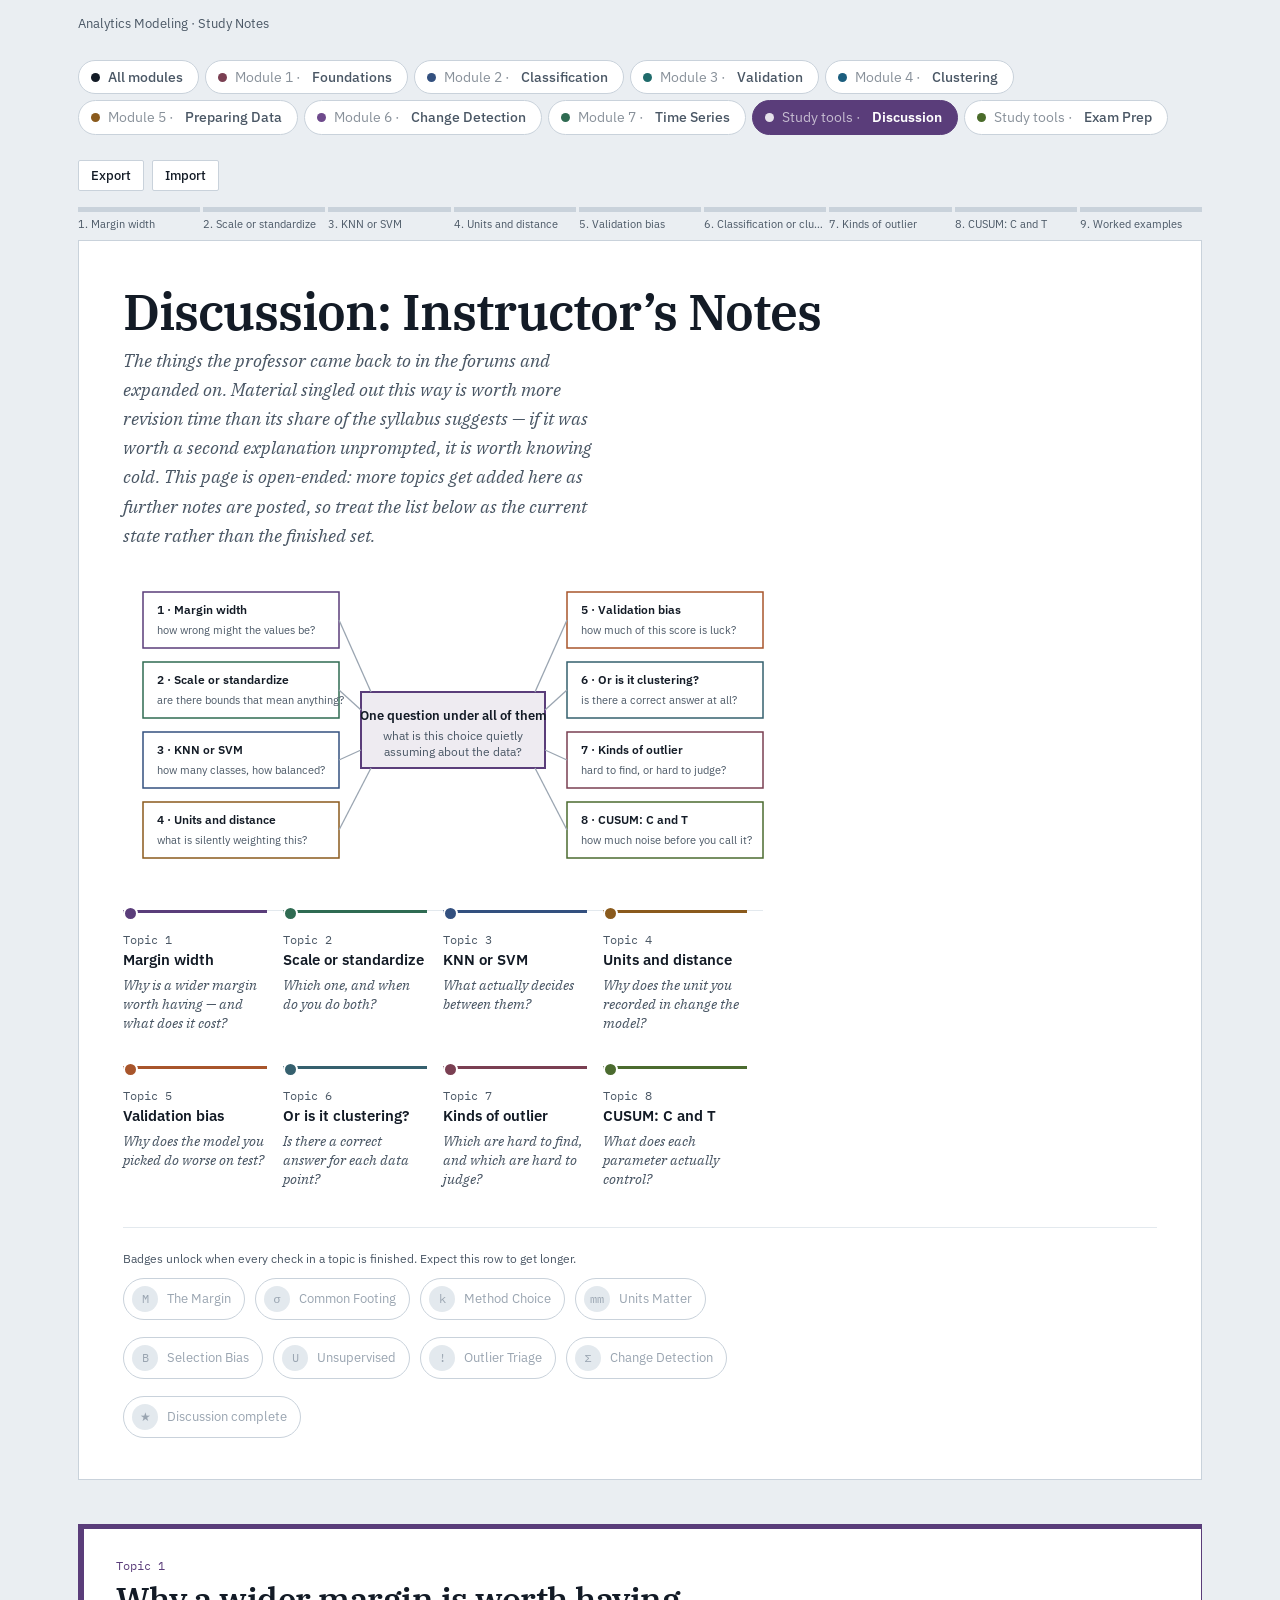
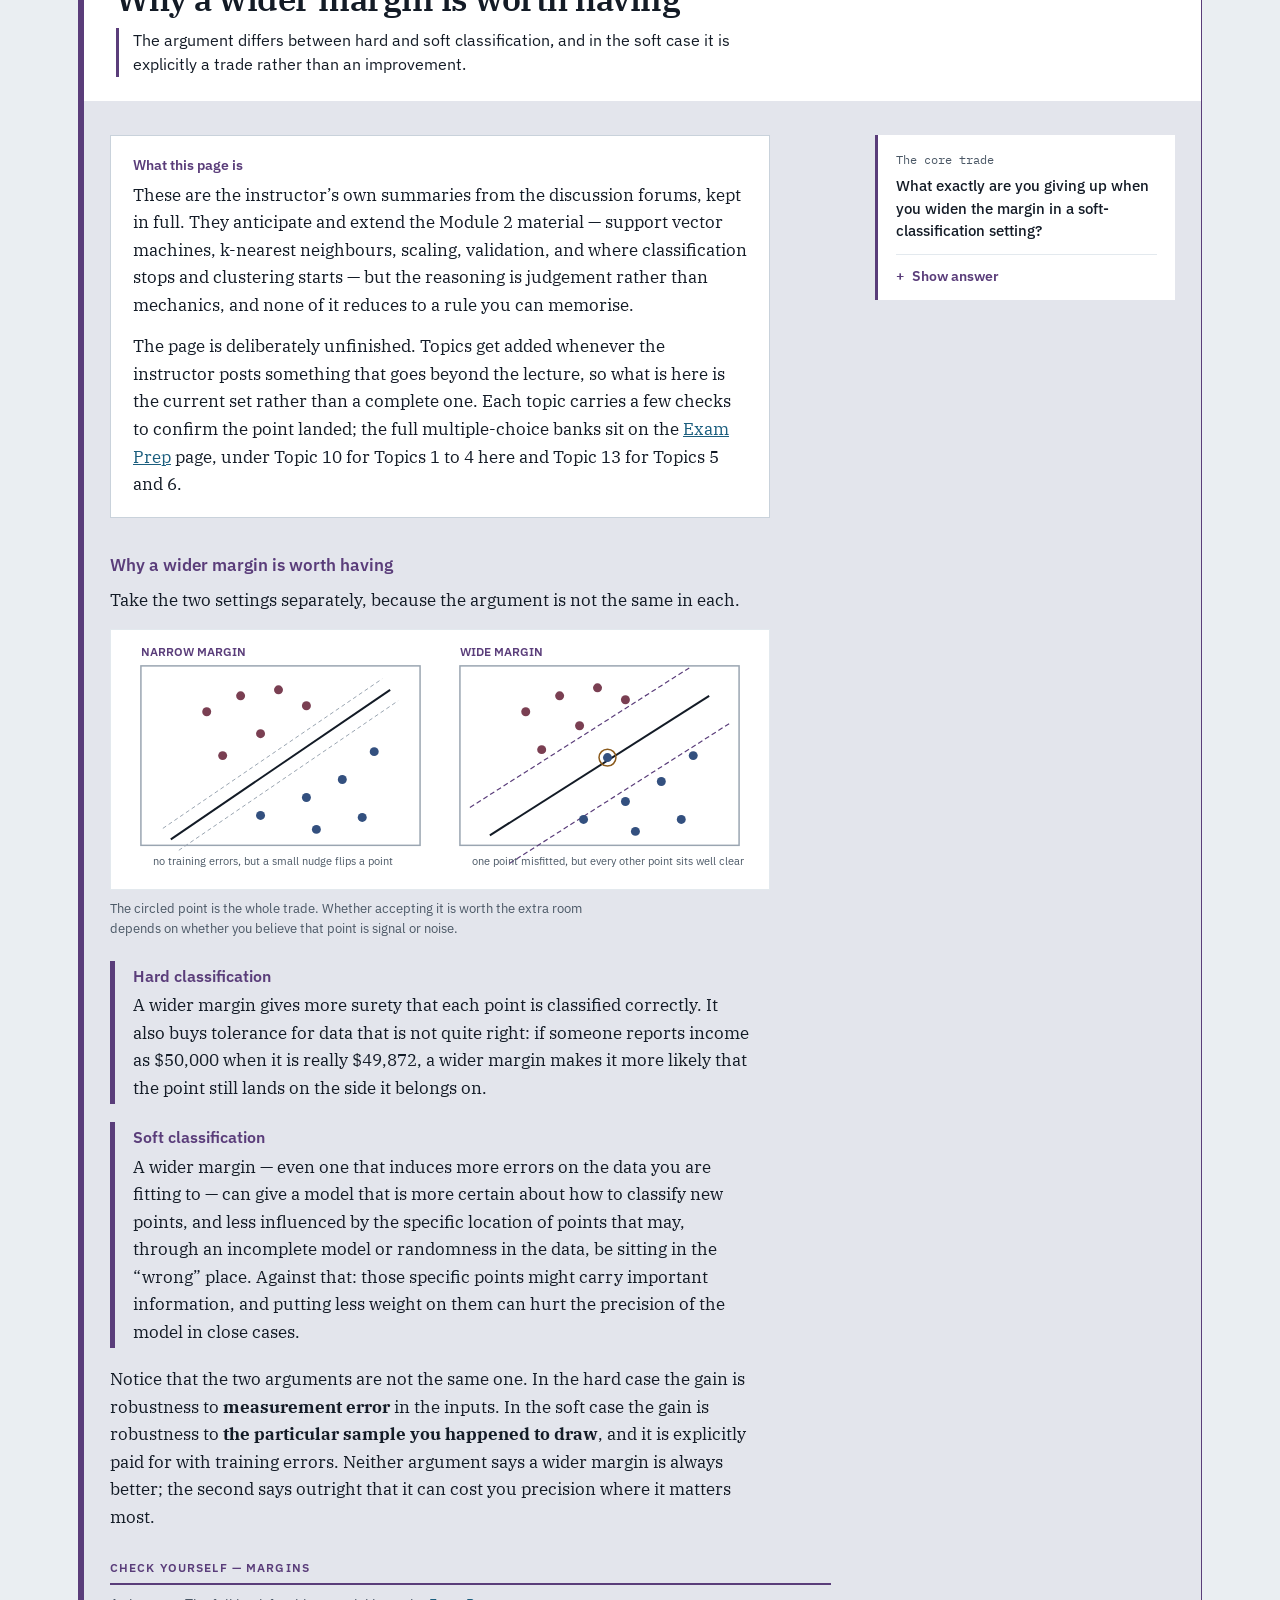
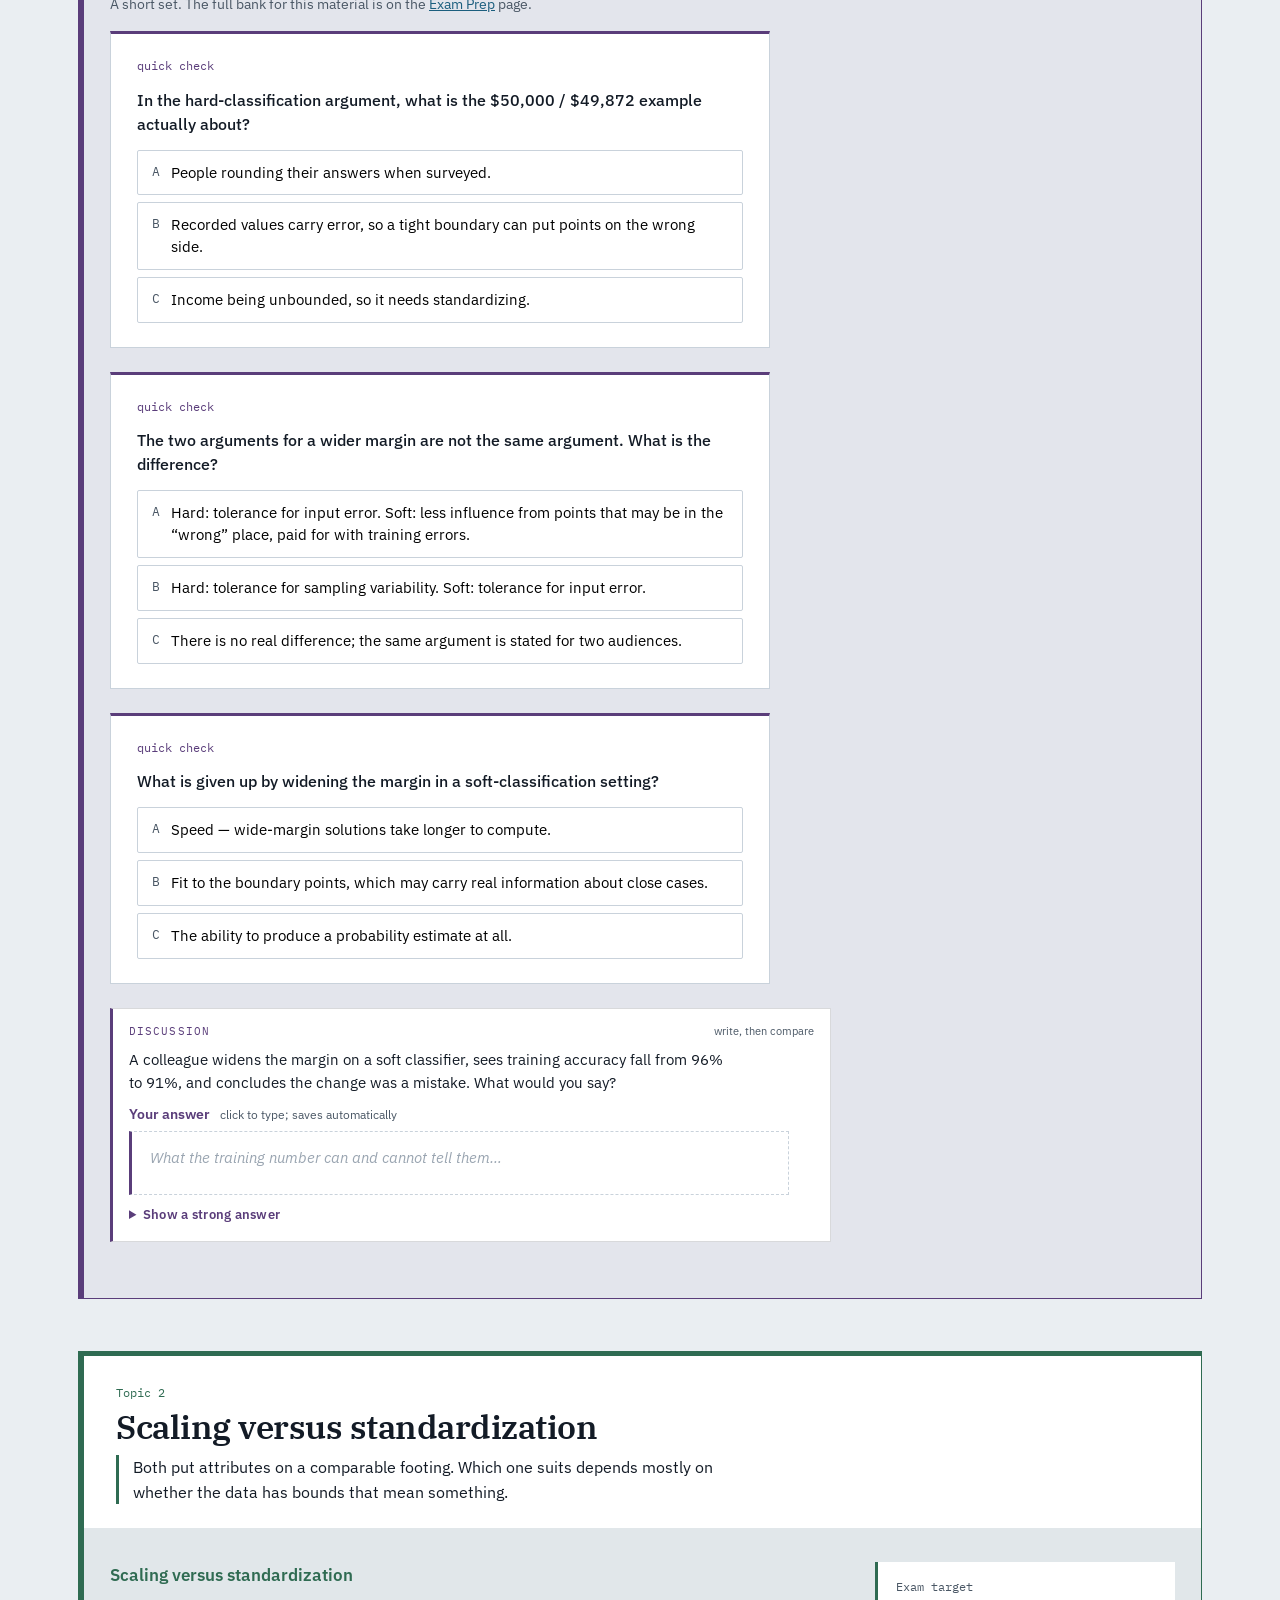
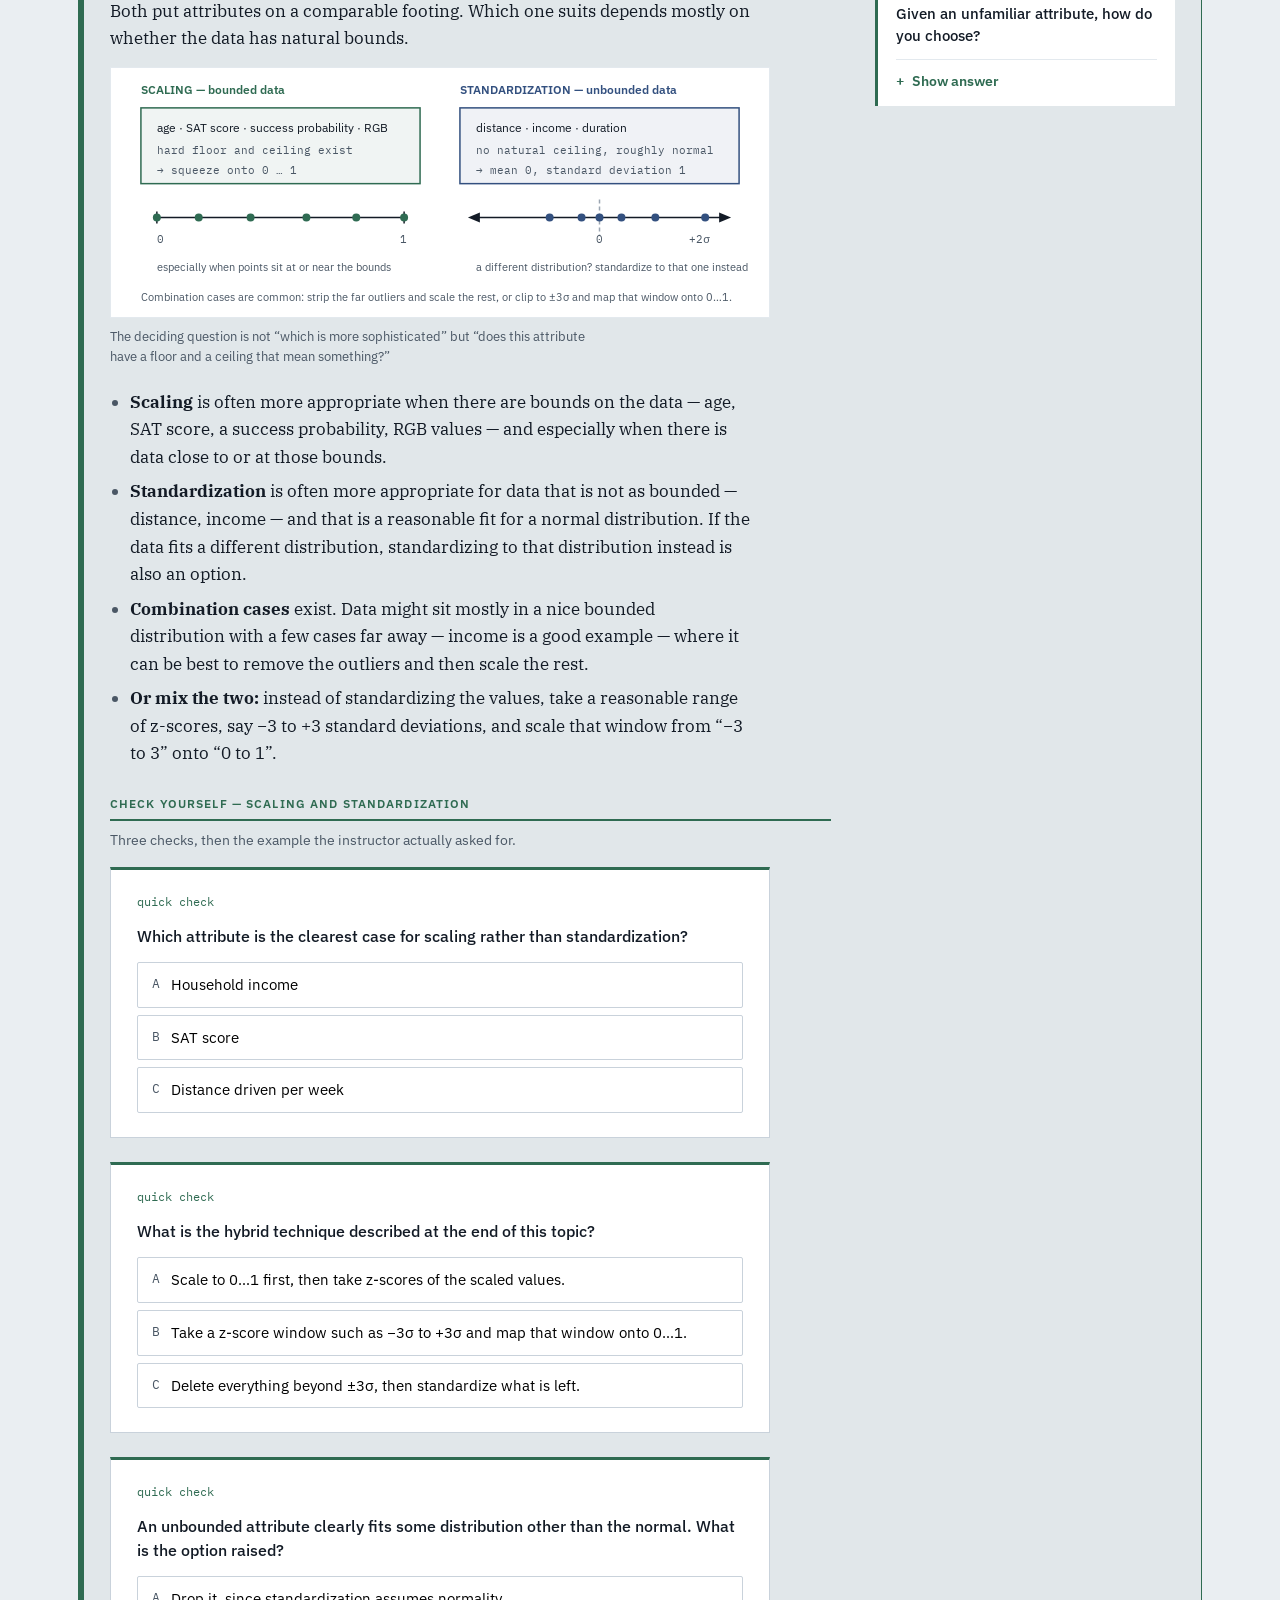
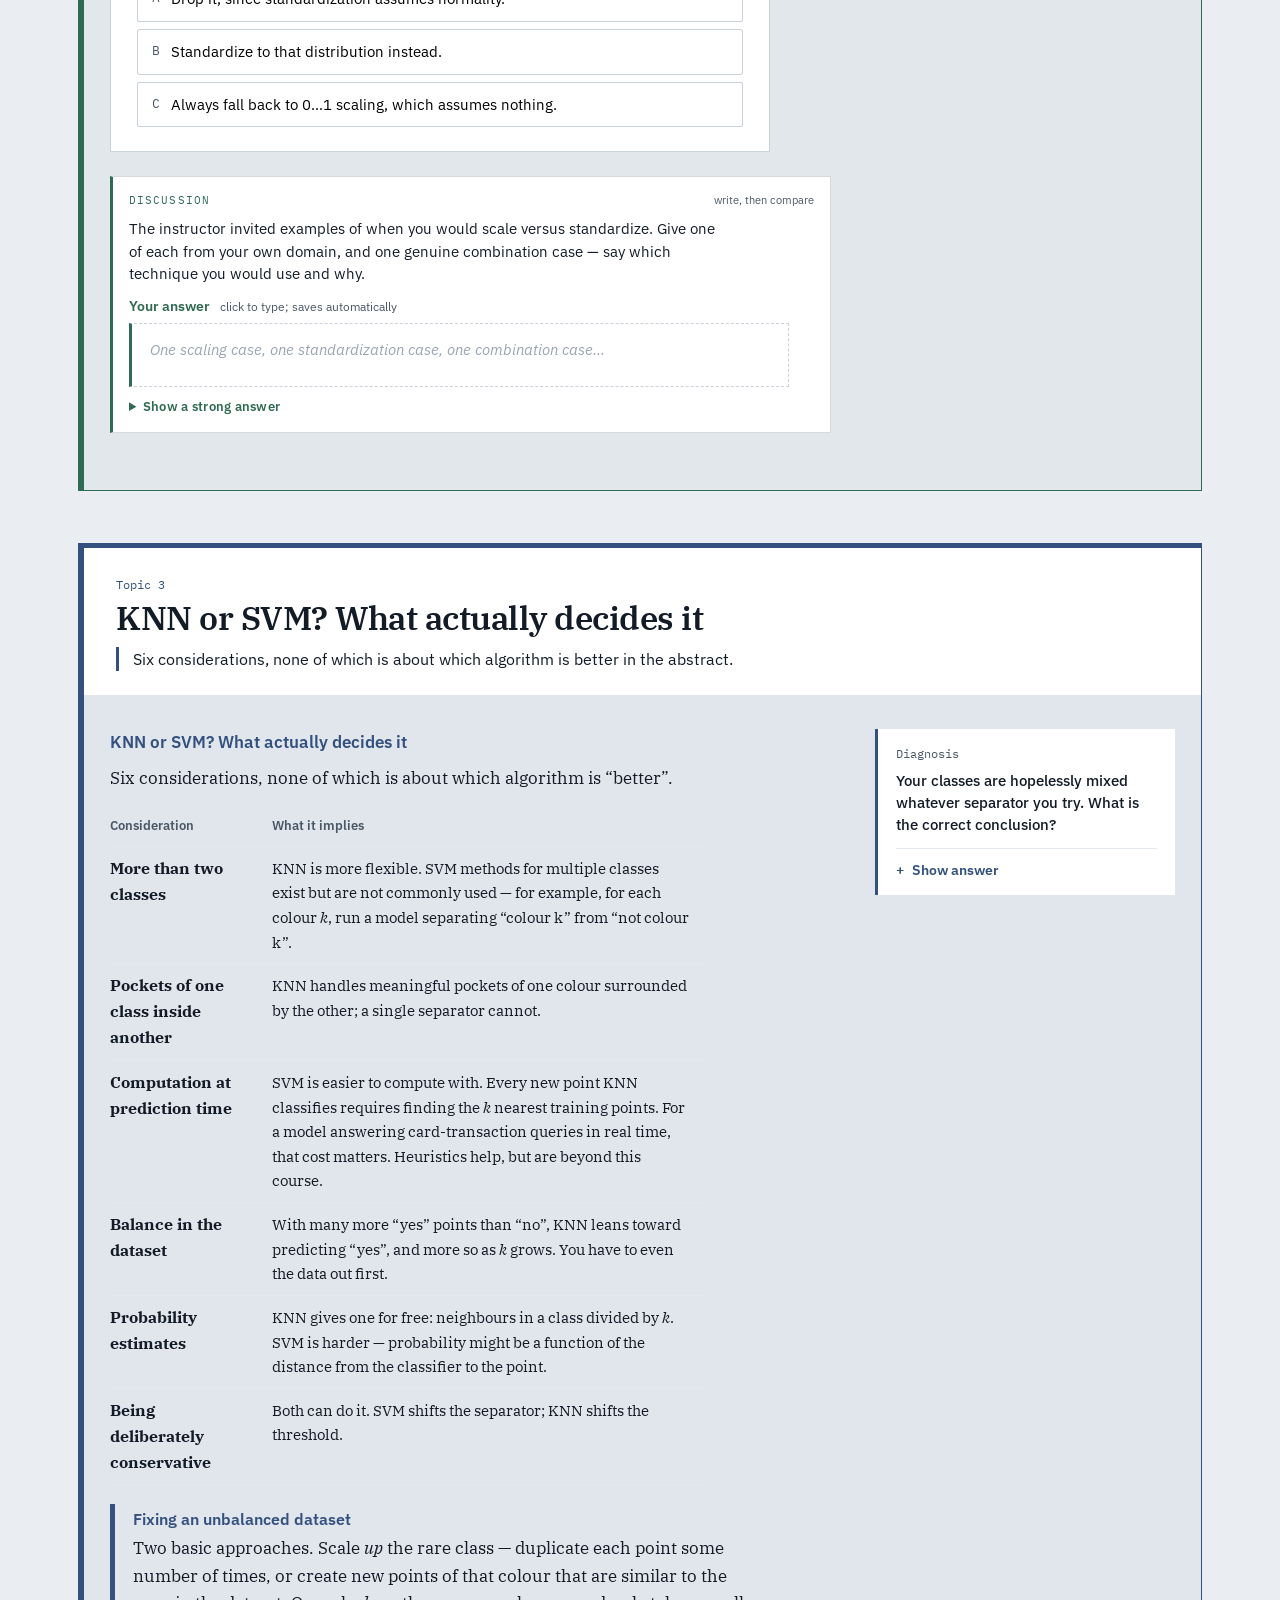
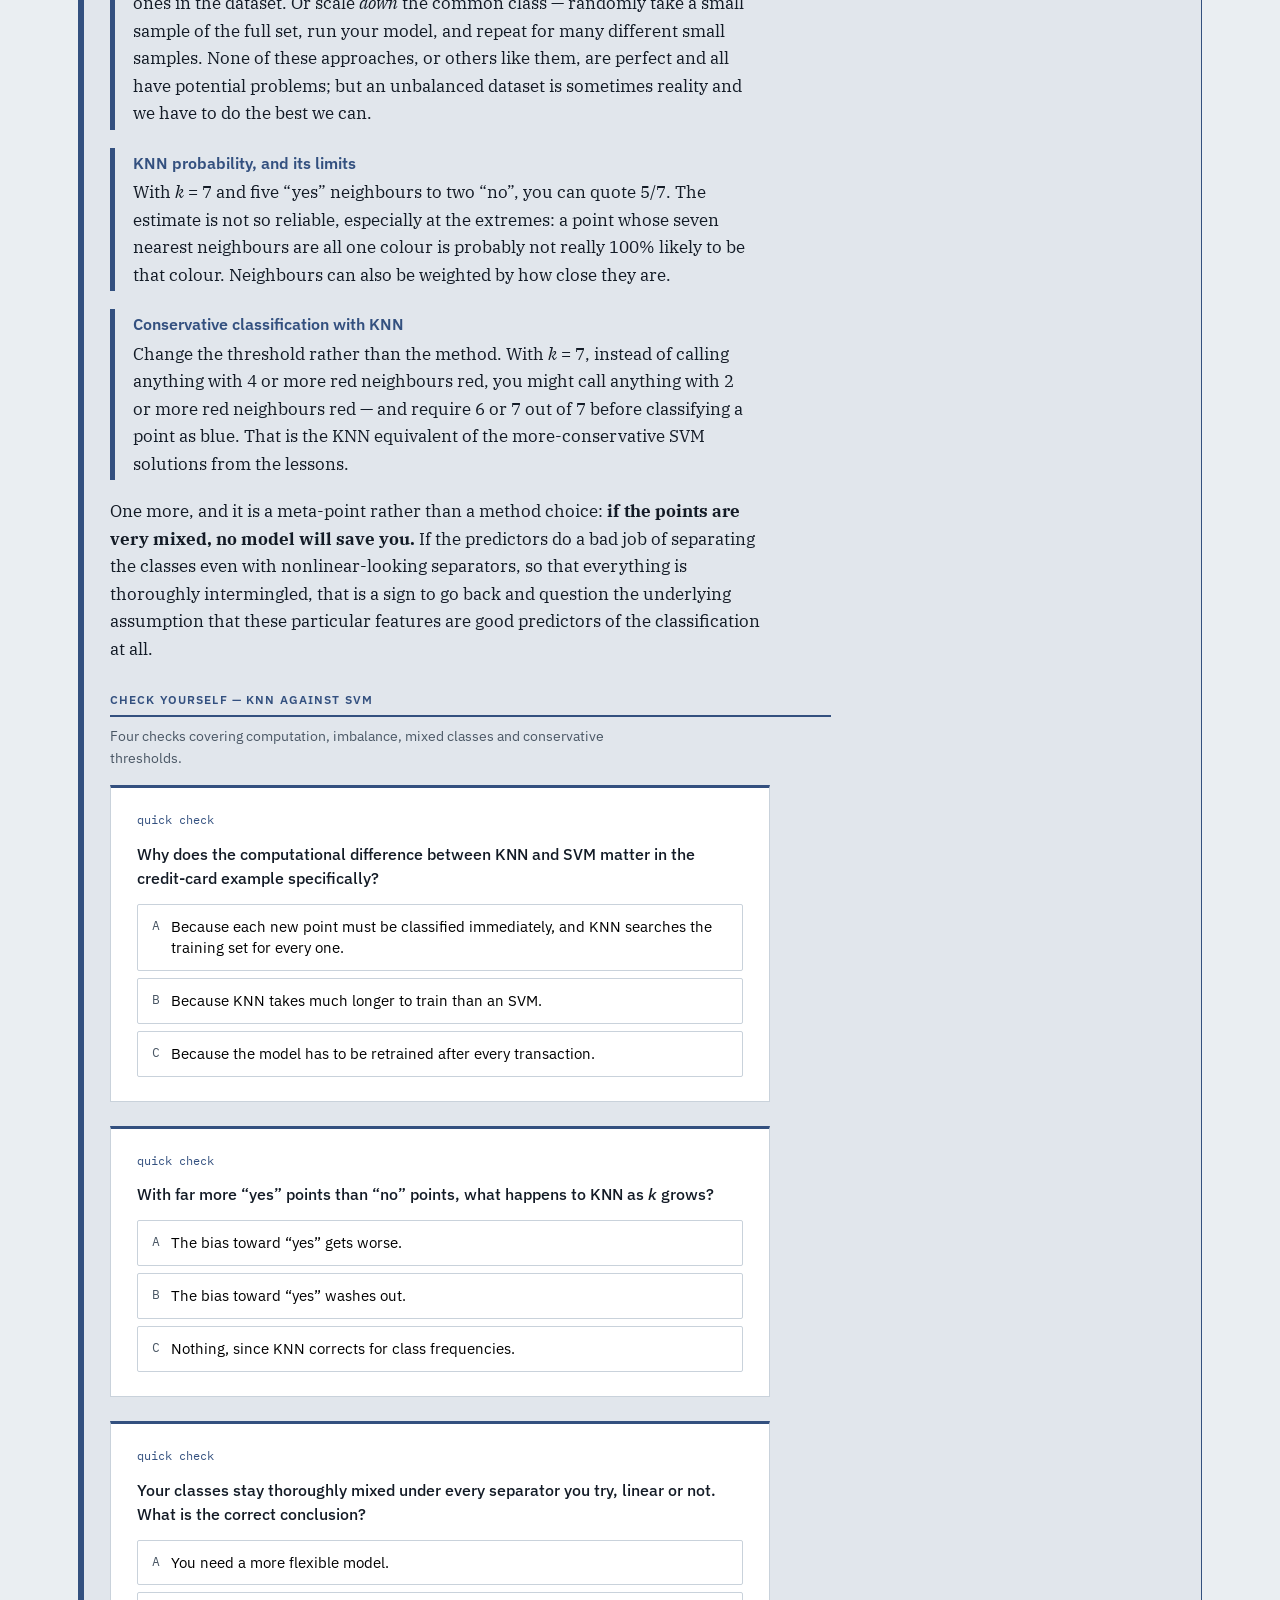
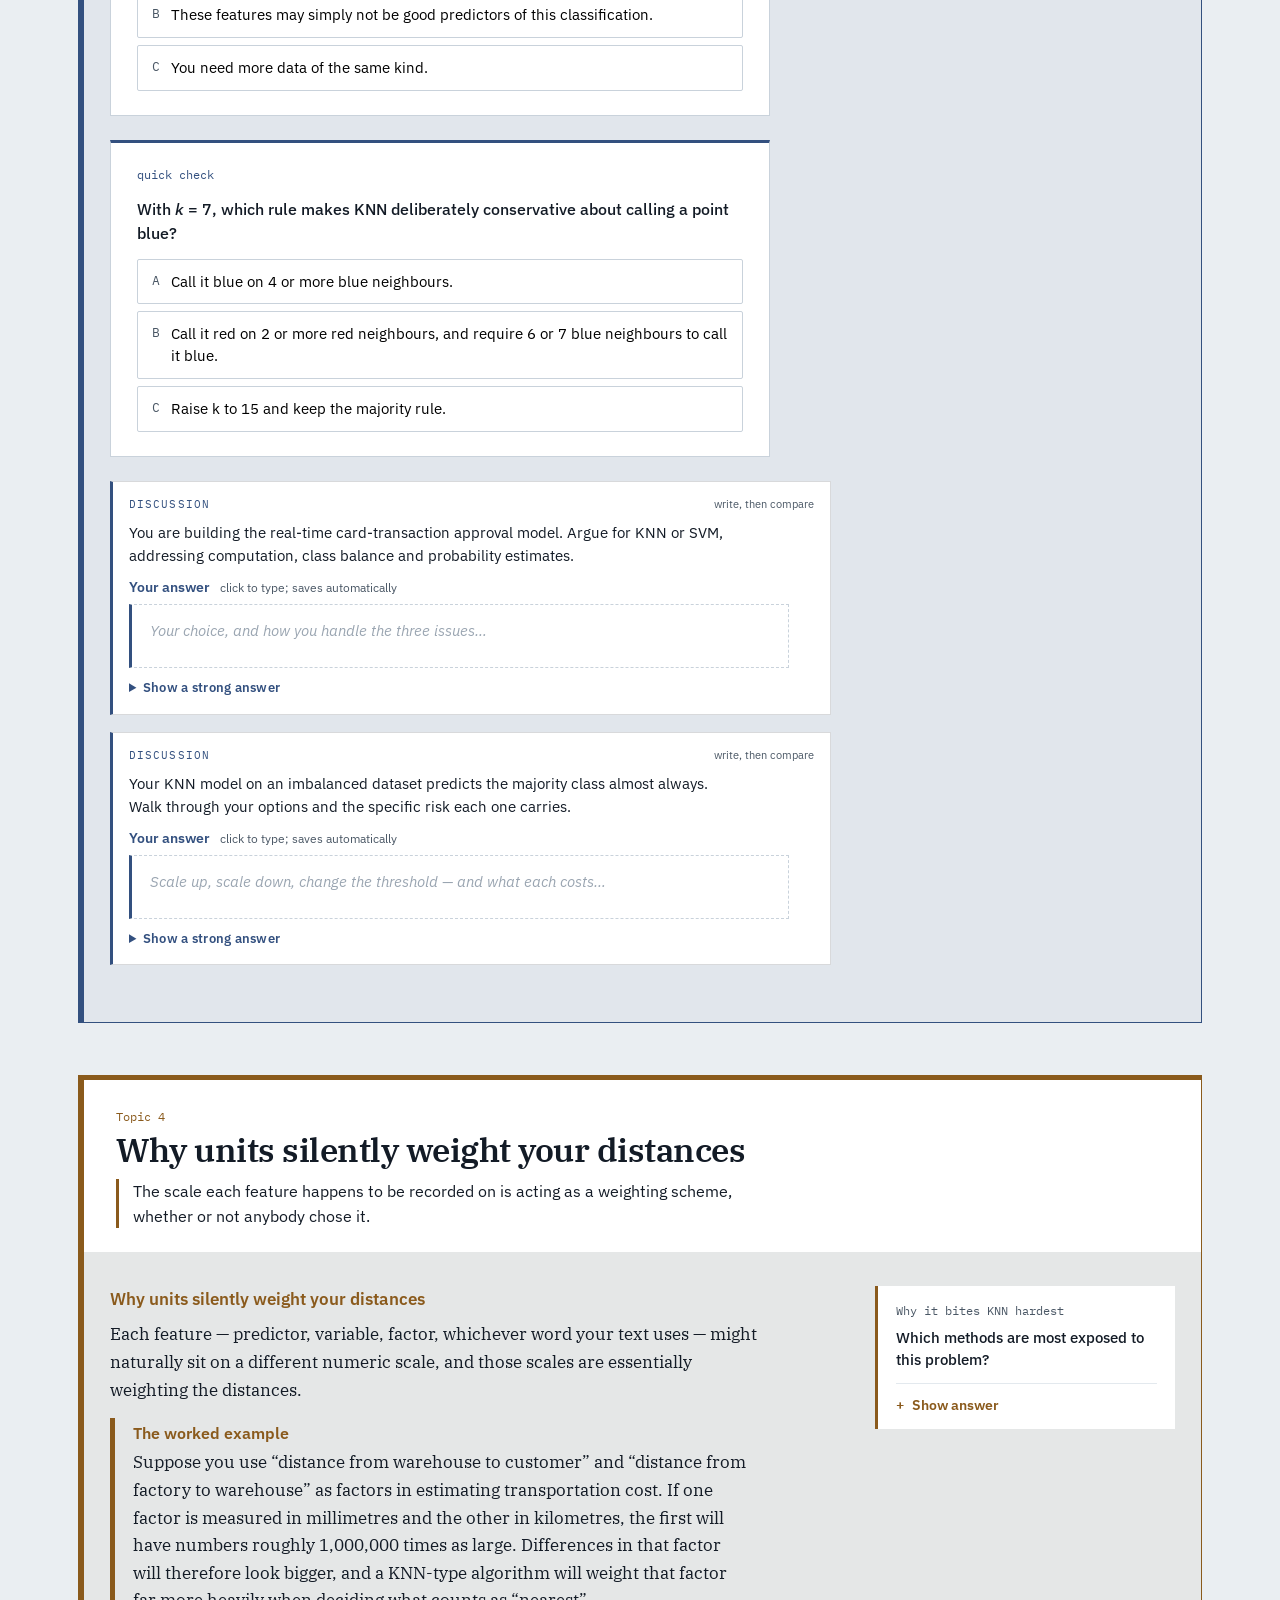
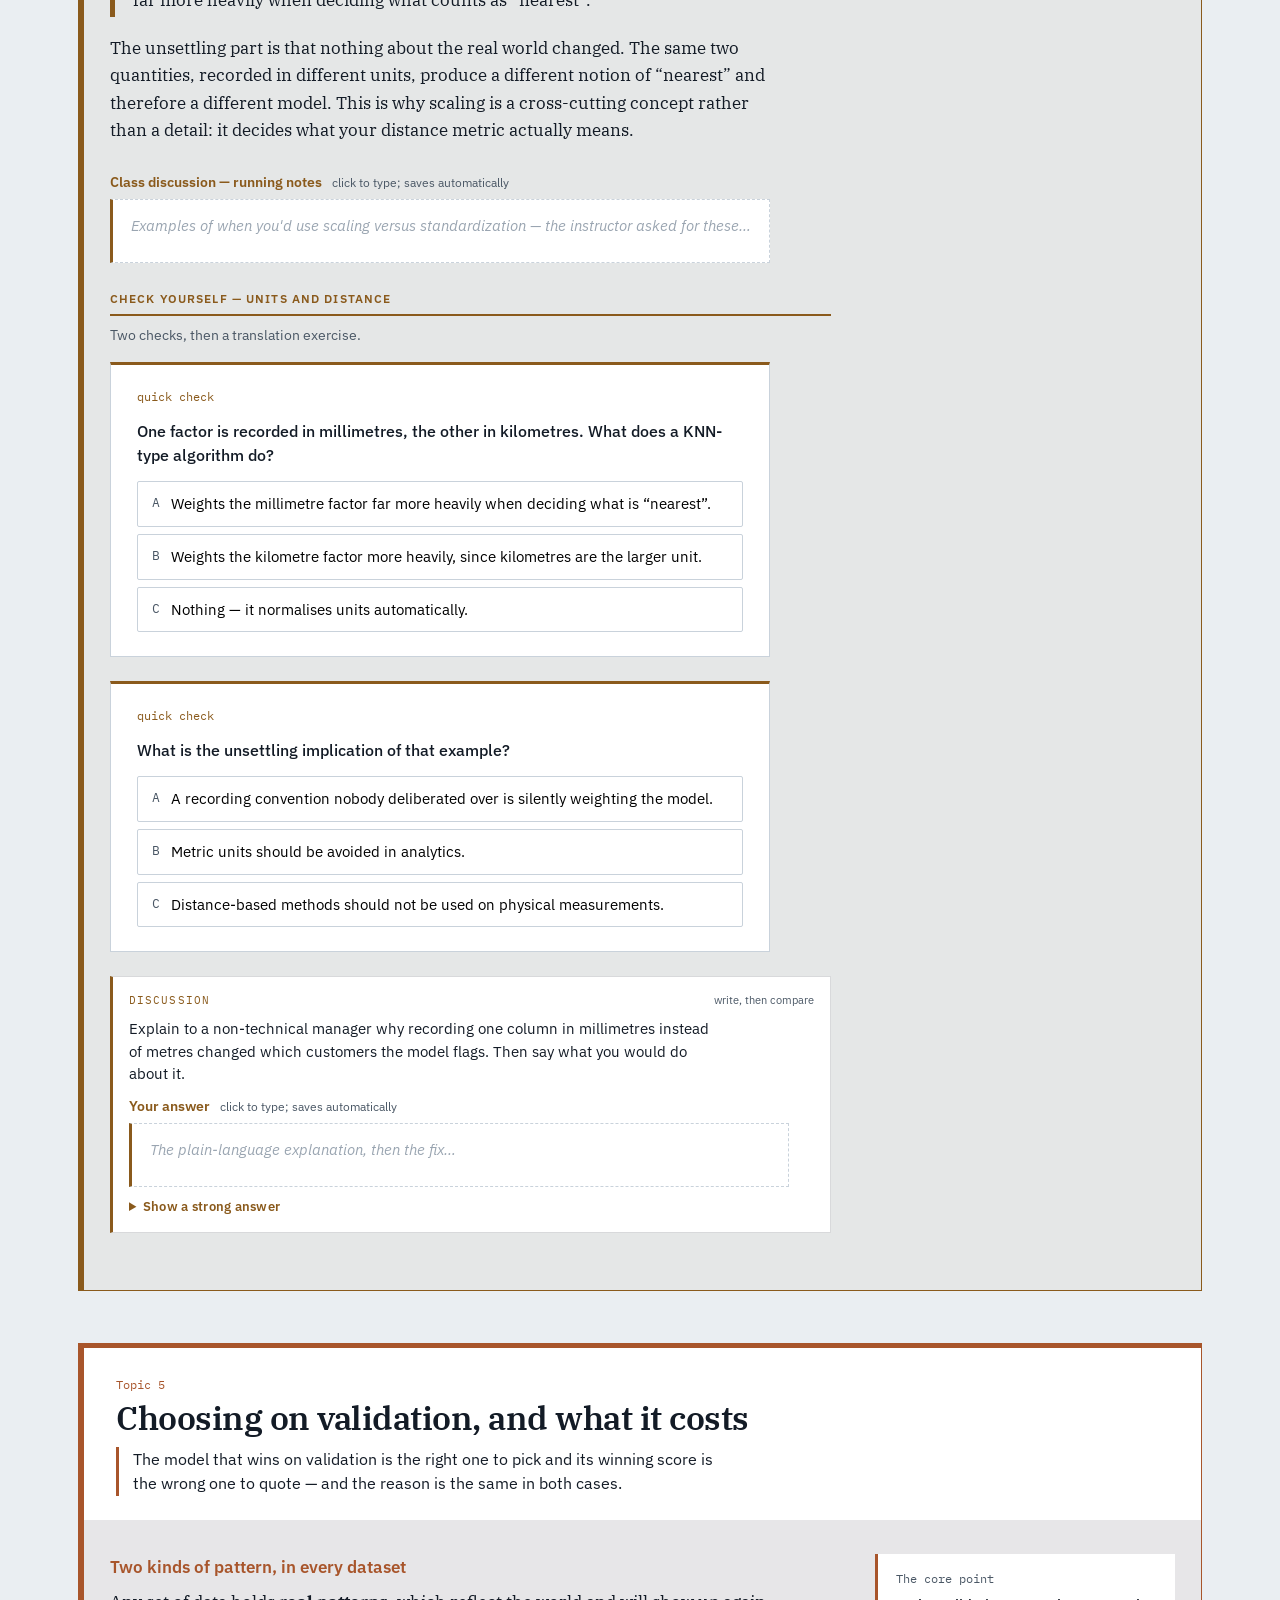
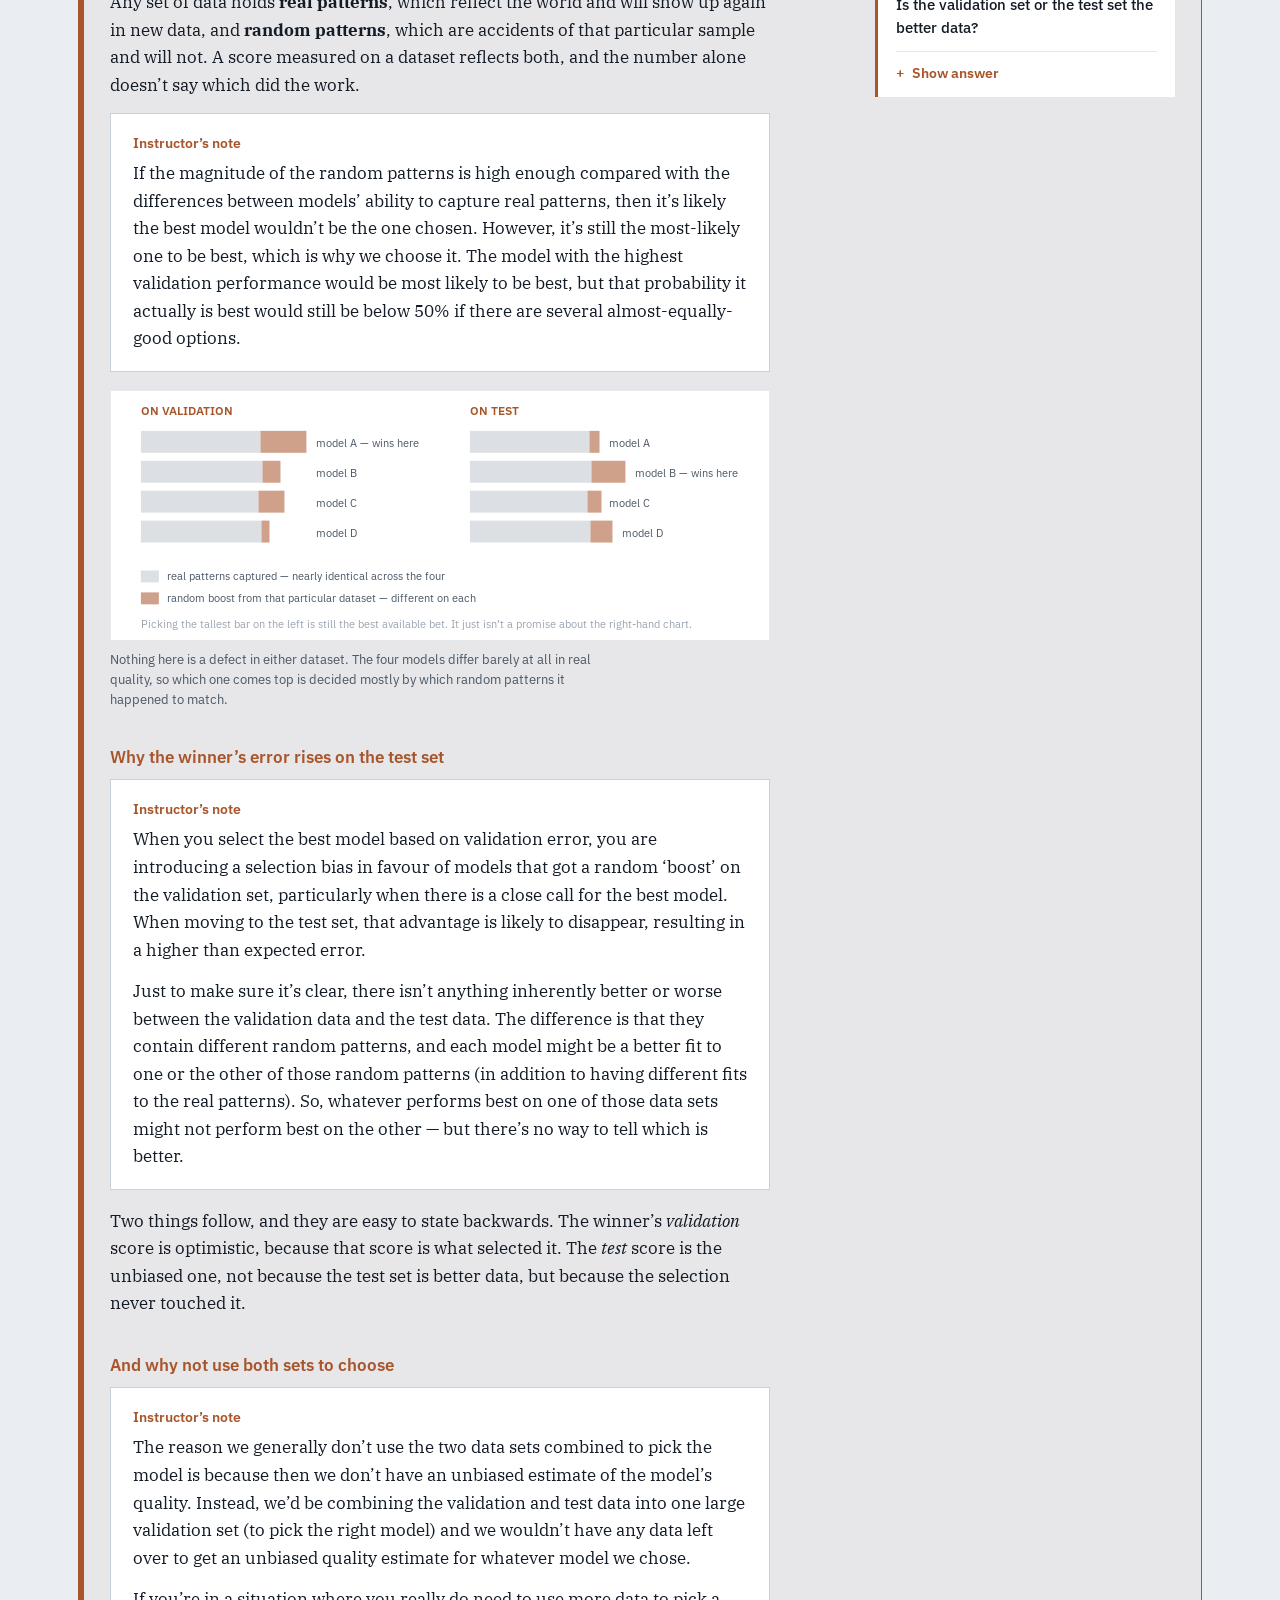
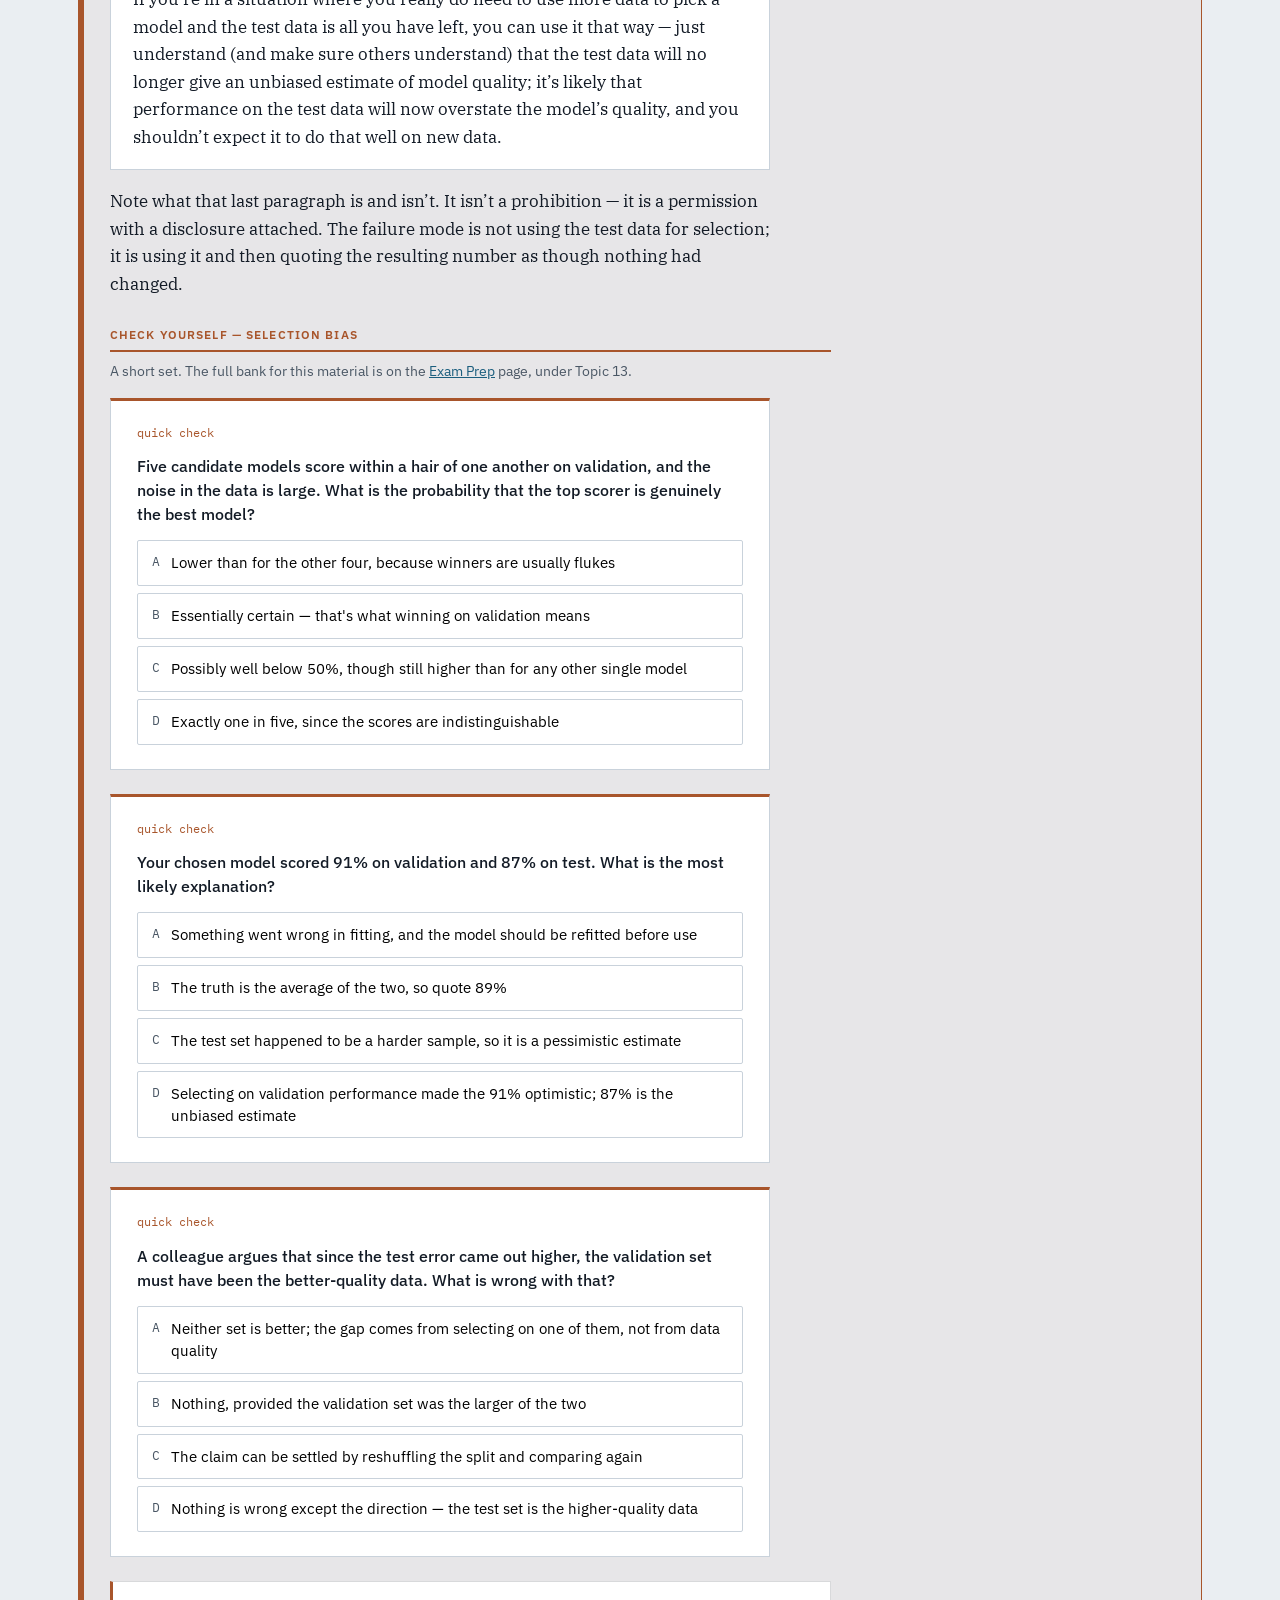
==== commit 0beb3ec9: "Add files via upload" ====
--- a/discussion.html
+++ b/discussion.html
@@ -48,43 +48,52 @@
   <h1>Discussion: Instructor&rsquo;s Notes</h1>
   <p class="sub">The things the professor came back to in the forums and expanded on. Material singled out this way is worth more revision time than its share of the syllabus suggests &mdash; if it was worth a second explanation unprompted, it is worth knowing cold. This page is open-ended: more topics get added here as further notes are posted, so treat the list below as the current state rather than the finished set.</p>
 
-  <svg class="plot" viewBox="0 0 660 300" role="img" aria-label="Six discussion topics arranged around one central question: what is this choice assuming? Margin width, scaling, method choice, units and distance, validation bias, and classification against clustering.">
+  <svg class="plot" viewBox="0 0 660 300" role="img" aria-label="Eight discussion topics arranged around one central question: what is this choice assuming? Margin width, scaling, method choice, units and distance, validation bias, classification against clustering, outlier types, and CUSUM parameters.">
     <rect x="238" y="112" width="184" height="76" fill="#5a3d7a" fill-opacity=".1" stroke="#5a3d7a" stroke-width="2"/>
     <text x="330" y="140" text-anchor="middle" font-family="IBM Plex Sans,sans-serif" font-size="13" font-weight="600" fill="#131b26">One question under all of them</text>
     <text x="330" y="160" text-anchor="middle" font-family="IBM Plex Sans,sans-serif" font-size="11.5" fill="#4a5765">what is this choice quietly</text>
     <text x="330" y="176" text-anchor="middle" font-family="IBM Plex Sans,sans-serif" font-size="11.5" fill="#4a5765">assuming about the data?</text>
 
     <g font-family="IBM Plex Sans,sans-serif">
-      <rect x="20" y="20" width="196" height="56" fill="none" stroke="#5a3d7a" stroke-width="1.5"/>
-      <text x="34" y="42" font-size="12" font-weight="600" fill="#131b26">1 &middot; Margin width</text>
-      <text x="34" y="62" font-size="11" fill="#4a5765">how wrong might the values be?</text>
-
-      <rect x="20" y="122" width="196" height="56" fill="none" stroke="#2f6b52" stroke-width="1.5"/>
-      <text x="34" y="144" font-size="12" font-weight="600" fill="#131b26">2 &middot; Scale or standardize</text>
-      <text x="34" y="164" font-size="11" fill="#4a5765">are there bounds that mean anything?</text>
-
-      <rect x="20" y="224" width="196" height="56" fill="none" stroke="#33507f" stroke-width="1.5"/>
-      <text x="34" y="246" font-size="12" font-weight="600" fill="#131b26">3 &middot; KNN or SVM</text>
-      <text x="34" y="266" font-size="11" fill="#4a5765">how many classes, how balanced?</text>
-
-      <rect x="444" y="20" width="196" height="56" fill="none" stroke="#8a5a1c" stroke-width="1.5"/>
-      <text x="458" y="42" font-size="12" font-weight="600" fill="#131b26">4 &middot; Units and distance</text>
-      <text x="458" y="62" font-size="11" fill="#4a5765">what is silently weighting this?</text>
-
-      <rect x="444" y="122" width="196" height="56" fill="none" stroke="#a8552b" stroke-width="1.5"/>
-      <text x="458" y="144" font-size="12" font-weight="600" fill="#131b26">5 &middot; Validation bias</text>
-      <text x="458" y="164" font-size="11" fill="#4a5765">how much of this score is luck?</text>
-
-      <rect x="444" y="224" width="196" height="56" fill="none" stroke="#35606e" stroke-width="1.5"/>
-      <text x="458" y="246" font-size="12" font-weight="600" fill="#131b26">6 &middot; Or is it clustering?</text>
-      <text x="458" y="266" font-size="11" fill="#4a5765">is there a correct answer at all?</text>
+      <rect x="20" y="12" width="196" height="56" fill="none" stroke="#5a3d7a" stroke-width="1.5"/>
+      <text x="34" y="34" font-size="12" font-weight="600" fill="#131b26">1 &middot; Margin width</text>
+      <text x="34" y="54" font-size="11" fill="#4a5765">how wrong might the values be?</text>
+
+      <rect x="20" y="82" width="196" height="56" fill="none" stroke="#2f6b52" stroke-width="1.5"/>
+      <text x="34" y="104" font-size="12" font-weight="600" fill="#131b26">2 &middot; Scale or standardize</text>
+      <text x="34" y="124" font-size="11" fill="#4a5765">are there bounds that mean anything?</text>
+
+      <rect x="20" y="152" width="196" height="56" fill="none" stroke="#33507f" stroke-width="1.5"/>
+      <text x="34" y="174" font-size="12" font-weight="600" fill="#131b26">3 &middot; KNN or SVM</text>
+      <text x="34" y="194" font-size="11" fill="#4a5765">how many classes, how balanced?</text>
+
+      <rect x="20" y="222" width="196" height="56" fill="none" stroke="#8a5a1c" stroke-width="1.5"/>
+      <text x="34" y="244" font-size="12" font-weight="600" fill="#131b26">4 &middot; Units and distance</text>
+      <text x="34" y="264" font-size="11" fill="#4a5765">what is silently weighting this?</text>
+
+      <rect x="444" y="12" width="196" height="56" fill="none" stroke="#a8552b" stroke-width="1.5"/>
+      <text x="458" y="34" font-size="12" font-weight="600" fill="#131b26">5 &middot; Validation bias</text>
+      <text x="458" y="54" font-size="11" fill="#4a5765">how much of this score is luck?</text>
+
+      <rect x="444" y="82" width="196" height="56" fill="none" stroke="#35606e" stroke-width="1.5"/>
+      <text x="458" y="104" font-size="12" font-weight="600" fill="#131b26">6 &middot; Or is it clustering?</text>
+      <text x="458" y="124" font-size="11" fill="#4a5765">is there a correct answer at all?</text>
+
+      <rect x="444" y="152" width="196" height="56" fill="none" stroke="#7a3f52" stroke-width="1.5"/>
+      <text x="458" y="174" font-size="12" font-weight="600" fill="#131b26">7 &middot; Kinds of outlier</text>
+      <text x="458" y="194" font-size="11" fill="#4a5765">hard to find, or hard to judge?</text>
+
+      <rect x="444" y="222" width="196" height="56" fill="none" stroke="#4b6b2f" stroke-width="1.5"/>
+      <text x="458" y="244" font-size="12" font-weight="600" fill="#131b26">8 &middot; CUSUM: C and T</text>
+      <text x="458" y="264" font-size="11" fill="#4a5765">how much noise before you call it?</text>
     </g>
 
     <g stroke="#9aa5b1" stroke-width="1.3">
-      <line x1="216" y1="60" x2="248" y2="112"/><line x1="216" y1="150" x2="238" y2="150"/><line x1="216" y1="240" x2="248" y2="188"/>
-      <line x1="444" y1="60" x2="412" y2="112"/><line x1="444" y1="150" x2="422" y2="150"/><line x1="444" y1="240" x2="412" y2="188"/>
+      <line x1="216" y1="40" x2="248" y2="112"/><line x1="216" y1="110" x2="238" y2="130"/>
+      <line x1="216" y1="180" x2="238" y2="170"/><line x1="216" y1="250" x2="248" y2="188"/>
+      <line x1="444" y1="40" x2="412" y2="112"/><line x1="444" y1="110" x2="422" y2="130"/>
+      <line x1="444" y1="180" x2="422" y2="170"/><line x1="444" y1="250" x2="412" y2="188"/>
     </g>
-    <text x="330" y="296" text-anchor="middle" font-family="IBM Plex Sans,sans-serif" font-size="11" fill="#9aa5b1">more topics land here as further notes are posted</text>
   </svg>
 
   <ul class="track">
@@ -94,6 +103,8 @@
     <li style="--dot:#8a5a1c"><a href="#t4"><span class="tnum">Topic 4</span><span class="tname">Units and distance</span><span class="tq">Why does the unit you recorded in change the model?</span></a></li>
     <li style="--dot:#a8552b"><a href="#t5"><span class="tnum">Topic 5</span><span class="tname">Validation bias</span><span class="tq">Why does the model you picked do worse on test?</span></a></li>
     <li style="--dot:#35606e"><a href="#t6"><span class="tnum">Topic 6</span><span class="tname">Or is it clustering?</span><span class="tq">Is there a correct answer for each data point?</span></a></li>
+    <li style="--dot:#7a3f52"><a href="#t7"><span class="tnum">Topic 7</span><span class="tname">Kinds of outlier</span><span class="tq">Which are hard to find, and which are hard to judge?</span></a></li>
+    <li style="--dot:#4b6b2f"><a href="#t8"><span class="tnum">Topic 8</span><span class="tname">CUSUM: C and T</span><span class="tq">What does each parameter actually control?</span></a></li>
   </ul>
 
   <div class="badge-strip">
@@ -105,6 +116,8 @@
       <li class="badge" data-for="t4" style="--b:#8a5a1c"><span class="gem">mm</span><span class="nm">Units Matter</span></li>
       <li class="badge" data-for="t5" style="--b:#a8552b"><span class="gem">B</span><span class="nm">Selection Bias</span></li>
       <li class="badge" data-for="t6" style="--b:#35606e"><span class="gem">U</span><span class="nm">Unsupervised</span></li>
+      <li class="badge" data-for="t7" style="--b:#7a3f52"><span class="gem">!</span><span class="nm">Outlier Triage</span></li>
+      <li class="badge" data-for="t8" style="--b:#4b6b2f"><span class="gem">&Sigma;</span><span class="nm">Change Detection</span></li>
       <li class="badge" data-for="*"  style="--b:#131b26"><span class="gem">★</span><span class="nm">Discussion complete</span></li>
     </ul>
   </div>
@@ -812,6 +825,403 @@
   </div>
 </section>
 
+<!-- ==================== TOPIC 7 ==================== -->
+<section class="lesson" id="t7" data-short="Kinds of outlier" style="--accent:#7a3f52">
+  <div class="lesson-head">
+    <span class="ln">Topic 7</span>
+    <h2>Which outliers are hard to find, and which are hard to judge</h2>
+    <p class="keyline">Detection difficulty and handling difficulty are two different rankings, and the types that top each one are not the same.</p>
+  </div>
+
+  <div class="row">
+    <div class="main">
+      <h3>Finding them is not the same problem as deciding about them</h3>
+      <p>The three types are usually introduced as a difficulty ladder, which invites the assumption that one type is hardest at everything. It is not. Sort them once by <strong>how hard they are to detect</strong> and once by <strong>how hard they are to adjudicate</strong>, and the two orderings disagree.</p>
+
+      <figure>
+        <svg class="fig" viewBox="0 0 660 300" role="img" aria-label="Three panels showing point outliers as one isolated far point, contextual outliers as a point that is ordinary overall but wrong for its surroundings, and collective outliers as a stretch of data whose shape is wrong without any single point looking unusual.">
+          <text x="24" y="24" font-family="IBM Plex Sans,sans-serif" font-size="12" font-weight="600" fill="#7a3f52">POINT</text>
+          <rect x="24" y="34" width="190" height="130" fill="none" stroke="#9aa5b1" stroke-width="1.5"/>
+          <g fill="#4a5765">
+            <circle cx="60" cy="120" r="4"/><circle cx="84" cy="106" r="4"/><circle cx="72" cy="132" r="4"/>
+            <circle cx="100" cy="126" r="4"/><circle cx="90" cy="142" r="4"/><circle cx="112" cy="110" r="4"/>
+            <circle cx="66" cy="98" r="4"/><circle cx="104" cy="144" r="4"/>
+          </g>
+          <circle cx="182" cy="58" r="4.5" fill="#7a3f52"/>
+          <circle cx="182" cy="58" r="9" fill="none" stroke="#7a3f52" stroke-width="1.5"/>
+          <line x1="112" y1="110" x2="173" y2="65" stroke="#7a3f52" stroke-width="1" stroke-dasharray="3 3"/>
+          <text x="24" y="186" font-family="IBM Plex Sans,sans-serif" font-size="11.5" fill="#4a5765">far from everything &mdash; the</text>
+          <text x="24" y="202" font-family="IBM Plex Sans,sans-serif" font-size="11.5" fill="#4a5765">nearest-neighbour distance finds it</text>
+          <text x="24" y="228" font-family="IBM Plex Mono,monospace" font-size="11" fill="#7a3f52">detect: easy</text>
+
+          <text x="238" y="24" font-family="IBM Plex Sans,sans-serif" font-size="12" font-weight="600" fill="#8a5a1c">CONTEXTUAL</text>
+          <rect x="238" y="34" width="190" height="130" fill="none" stroke="#9aa5b1" stroke-width="1.5"/>
+          <path d="M252 140 Q300 60 348 140 Q396 60 420 100" fill="none" stroke="#9aa5b1" stroke-width="1.3"/>
+          <g fill="#4a5765">
+            <circle cx="266" cy="116" r="4"/><circle cx="292" cy="82" r="4"/><circle cx="322" cy="96" r="4"/>
+            <circle cx="352" cy="132" r="4"/><circle cx="386" cy="84" r="4"/><circle cx="412" cy="96" r="4"/>
+          </g>
+          <circle cx="338" cy="62" r="4.5" fill="#8a5a1c"/>
+          <circle cx="338" cy="62" r="9" fill="none" stroke="#8a5a1c" stroke-width="1.5"/>
+          <text x="238" y="186" font-family="IBM Plex Sans,sans-serif" font-size="11.5" fill="#4a5765">an ordinary value, wrong for</text>
+          <text x="238" y="202" font-family="IBM Plex Sans,sans-serif" font-size="11.5" fill="#4a5765">where it sits &mdash; often found the same way</text>
+          <text x="238" y="228" font-family="IBM Plex Mono,monospace" font-size="11" fill="#8a5a1c">detect: often manageable</text>
+          <text x="238" y="246" font-family="IBM Plex Mono,monospace" font-size="11" fill="#8a5a1c">judge: hardest</text>
+
+          <text x="452" y="24" font-family="IBM Plex Sans,sans-serif" font-size="12" font-weight="600" fill="#33507f">COLLECTIVE</text>
+          <rect x="452" y="34" width="184" height="130" fill="none" stroke="#9aa5b1" stroke-width="1.5"/>
+          <polyline points="464,140 486,112 508,130 530,104 552,120 574,96 596,112 620,88" fill="none" stroke="#4a5765" stroke-width="1.4"/>
+          <rect x="520" y="60" width="84" height="88" fill="#33507f" fill-opacity=".1" stroke="#33507f" stroke-width="1.3" stroke-dasharray="4 3"/>
+          <text x="452" y="186" font-family="IBM Plex Sans,sans-serif" font-size="11.5" fill="#4a5765">no single point looks odd; the</text>
+          <text x="452" y="202" font-family="IBM Plex Sans,sans-serif" font-size="11.5" fill="#4a5765">stretch as a whole is wrong</text>
+          <text x="452" y="228" font-family="IBM Plex Mono,monospace" font-size="11" fill="#33507f">detect: hardest</text>
+          <text x="452" y="272" font-family="IBM Plex Sans,sans-serif" font-size="11.5" fill="#4a5765">Two different rankings. Whichever one</text>
+          <text x="452" y="288" font-family="IBM Plex Sans,sans-serif" font-size="11.5" fill="#4a5765">a question asks about, say which.</text>
+        </svg>
+        <figcaption>The circle in the first two panels is a point you can put a finger on. In the third there is nothing to circle &mdash; which is exactly the difficulty.</figcaption>
+      </figure>
+
+      <div class="defn">
+        <span class="term">Point outliers &mdash; easiest to detect</span>
+        <p>A single observation that sits far from everything else. It can be identified by looking at the distance of a point from all the others &mdash; for example, calculating the distance between each point and the nearest other point to it. A point with an unusually large nearest-neighbour distance is a candidate.</p>
+      </div>
+      <div class="defn">
+        <span class="term">Contextual outliers &mdash; often detectable the same way</span>
+        <p>A value that is unremarkable in general but wrong for its surroundings. Potential contextual outliers can often be found by the same distance reasoning, once &ldquo;nearest&rdquo; is taken within the relevant context. Detection is not usually the hard part here.</p>
+      </div>
+      <div class="defn">
+        <span class="term">Collective outliers &mdash; hardest to detect</span>
+        <p>A set of points that is anomalous as a group while no individual member looks unusual. These are tougher because we might know something is missing, but it is hard to know exactly what or where. There is no single observation to flag, so the distance test that works on the other two has nothing to point at.</p>
+      </div>
+
+      <h3>The other ranking: which are hardest to deal with</h3>
+      <p>Contextual outliers are the difficult ones once found. It is often quite hard to work out whether such a point is bad data, data that is correct but should not be used in your model, or data that is correct and should be used. Collective outliers are hard to <em>see</em>; contextual outliers are hard to <em>rule on</em>. An exam answer that names only one type as &ldquo;the hardest&rdquo; without saying hardest at what has answered half the question.</p>
+
+      <h3>Once you have decided a point is an outlier</h3>
+      <p>Finding it settles nothing by itself. Every flagged point then needs one of three verdicts, and the first two look identical in the data:</p>
+      <ol>
+        <li><strong>Bad or incorrect data</strong> &mdash; a genuine error. Throw it out.</li>
+        <li><strong>Good, correct data that is not relevant to the question at hand</strong> &mdash; real, but not about what you are modelling. It can be thrown out.</li>
+        <li><strong>Good, correct data that is relevant to the question</strong> &mdash; and therefore should be retained, however inconvenient it is.</li>
+      </ol>
+      <p>Note that the second and third verdicts both concern correct data, so no test of data quality can separate them. Only knowing what question the model is answering does. This is why deleting everything a detector flags is not a defensible policy: it silently applies verdict 1 to points that belong in category 3.</p>
+
+      <div class="qbank">
+        <h4>Check yourself &mdash; kinds of outlier</h4>
+        <p class="bankcap">Three checks. The full bank for this material is on the <a href="exam-prep.html#outliers">Exam Prep</a> page.</p>
+      <div class="ix" data-quiz="disc-t7-q1">
+        <div class="ix-head"><span class="ix-kind">quick check</span><span class="ix-done">answered</span></div>
+        <p class="prompt">Which type is hardest to <em>detect</em>, and why?</p>
+        <div class="opts">
+          <button class="opt" data-fb="Point outliers are the easy case — an unusually large nearest-neighbour distance exposes them.">Point outliers, because one bad value can be hidden among thousands.</button>
+          <button class="opt" data-fb="Contextual outliers can often be found by the same distance reasoning applied within the relevant context. Their difficulty is of a different kind.">Contextual outliers, because context is subjective.</button>
+          <button class="opt" data-right data-fb="Correct. No single member of the group looks unusual, so there is nothing for a distance test to flag. You may know something is missing without knowing what or where.">Collective outliers, because no individual point looks unusual — only the group does.</button>
+        </div>
+        <p class="fb"></p>
+      </div>
+
+      <div class="ix" data-quiz="disc-t7-q2">
+        <div class="ix-head"><span class="ix-kind">quick check</span><span class="ix-done">answered</span></div>
+        <p class="prompt">Which type is hardest to <em>deal with</em> once identified?</p>
+        <div class="opts">
+          <button class="opt" data-right data-fb="Correct. Deciding whether it is bad data, correct data that does not belong in the model, or correct data that does is often genuinely difficult — and the data alone will not tell you.">Contextual outliers.</button>
+          <button class="opt" data-fb="Collective outliers are the hard ones to find. That is the detection ranking, not the handling one.">Collective outliers.</button>
+          <button class="opt" data-fb="A point outlier is typically the most tractable case at both stages.">Point outliers.</button>
+        </div>
+        <p class="fb"></p>
+      </div>
+
+      <div class="ix" data-quiz="disc-t7-q3">
+        <div class="ix-head"><span class="ix-kind">quick check</span><span class="ix-done">answered</span></div>
+        <p class="prompt">Two of the three verdicts on a flagged point concern data that is correct. What separates them?</p>
+        <div class="opts">
+          <button class="opt" data-fb="Magnitude does not decide it. A very extreme value can be exactly the case the model is meant to handle.">How extreme the value is.</button>
+          <button class="opt" data-right data-fb="Correct. Both are correct data, so no data-quality test distinguishes them. Only the question the model is answering decides whether the point is relevant enough to keep.">Whether the point is relevant to the question being modelled.</button>
+          <button class="opt" data-fb="Sample size affects how much a single point moves the fit, not whether the point belongs in the analysis.">How large the dataset is.</button>
+        </div>
+        <p class="fb"></p>
+      </div>
+      </div>
+
+      <div class="disc">
+        <div class="disc-head"><span class="disc-kind">discussion</span><span class="disc-tag">write, then compare</span></div>
+        <p class="prompt">A teammate builds a cleaning step that drops every point whose nearest-neighbour distance exceeds a fixed threshold, and calls the data &ldquo;outlier-free&rdquo;. Say what is wrong with both halves of that claim.</p>
+        <div class="note">
+          <div class="note-head"><span class="lbl">Your answer</span><span class="hint">click to type; saves automatically</span></div>
+          <div class="note-body" contenteditable="true" data-note="disc-d7" data-placeholder="What the rule misses, and what it destroys…"></div>
+        </div>
+        <details><summary>Show a strong answer</summary>
+          <div class="a"><p><strong>&ldquo;Outlier-free&rdquo; is not established.</strong> A nearest-neighbour threshold catches point outliers and, applied within context, many contextual ones. It cannot catch collective outliers at all: every member of an anomalous group can sit comfortably close to its neighbours, so the rule finds nothing while the group as a whole is wrong. The data is free of the outliers this test can see, which is a much weaker claim.</p>
+          <p><strong>&ldquo;Cleaning&rdquo; is the bigger problem.</strong> Dropping a flagged point applies the verdict &ldquo;bad data&rdquo; to every one of them. But a flagged point may be correct data that is irrelevant to the question &mdash; fine to drop &mdash; or correct data that <em>is</em> relevant, which should be retained. Those last two look the same in the data, so no automatic threshold can tell them apart; only knowing what the model is for does. The rule is fine as a detector and indefensible as a decision.</p></div>
+        </details>
+      </div>
+    </div>
+    <aside class="check">
+      <span class="n">Two rankings, not one</span>
+      <p class="q">Which type is hardest, and hardest at what?</p>
+      <details><summary>Show answer</summary>
+        <p class="a">Collective outliers are hardest to detect &mdash; nothing individual looks wrong, so you may know something is missing without knowing what or where. Contextual outliers are hardest to deal with &mdash; separating bad data from correct-but-irrelevant data from correct-and-relevant data is a judgement the data cannot make for you.</p>
+      </details>
+    </aside>
+  </div>
+</section>
+
+<!-- ==================== TOPIC 8 ==================== -->
+<section class="lesson" id="t8" data-short="CUSUM: C and T" style="--accent:#4b6b2f">
+  <div class="lesson-head">
+    <span class="ln">Topic 8</span>
+    <h2>What C and T actually do in a CUSUM</h2>
+    <p class="keyline">One parameter filters noise out of each observation; the other sets how much surviving evidence you need before calling a change. They are not interchangeable.</p>
+  </div>
+
+  <div class="row">
+    <div class="main">
+      <div class="callout">
+        <p class="tag">Notation used here</p>
+        <p>Detecting an <strong>increase</strong>, the running total is <code>S<sub>t</sub> = max(0, S<sub>t&minus;1</sub> + (x<sub>t</sub> &minus; &mu; &minus; C))</code>, and a change is declared when <code>S<sub>t</sub> &ge; T</code>. For a <strong>decrease</strong>, reverse the subtraction: <code>S<sub>t</sub> = max(0, S<sub>t&minus;1</sub> + (&mu; &minus; x<sub>t</sub> &minus; C))</code>. Everything below is written for the increase case; the argument reverses unchanged for decreases. Outside this course you will meet <em>C</em> under the names reference value, allowance or slack (often written <em>k</em>), and <em>T</em> as the threshold or decision interval (often <em>h</em>).</p>
+      </div>
+
+      <h3>T &mdash; how much evidence before you call it</h3>
+      <p>When <strong>T</strong> is higher it takes longer for CUSUM to detect a change, because the running total has to get larger before it trips. In exchange, a higher T makes it less likely that the model declares a change that has not happened &mdash; that the total is only high through randomness. Lower T detects changes faster and falsely declares changes more often. So T is the parameter governing <strong>how sensitive the model is to changes</strong>.</p>
+
+      <figure>
+        <svg class="fig" viewBox="0 0 660 280" role="img" aria-label="A running total climbing over time, with a low threshold line crossed early and often and a high threshold line crossed later, illustrating the trade between detection speed and false alarms.">
+          <line x1="60" y1="216" x2="620" y2="216" stroke="#131b26" stroke-width="1.5"/>
+          <line x1="60" y1="216" x2="60" y2="36" stroke="#131b26" stroke-width="1.5"/>
+          <text x="22" y="40" font-family="IBM Plex Mono,monospace" font-size="11" fill="#4a5765">S</text>
+          <text x="600" y="238" font-family="IBM Plex Mono,monospace" font-size="11" fill="#4a5765">time</text>
+
+          <line x1="60" y1="160" x2="620" y2="160" stroke="#a8552b" stroke-width="1.4" stroke-dasharray="5 3"/>
+          <text x="470" y="152" font-family="IBM Plex Sans,sans-serif" font-size="11.5" fill="#a8552b">low T &mdash; fast, but noisy runs trip it</text>
+          <line x1="60" y1="86" x2="620" y2="86" stroke="#4b6b2f" stroke-width="1.4" stroke-dasharray="5 3"/>
+          <text x="440" y="78" font-family="IBM Plex Sans,sans-serif" font-size="11.5" fill="#4b6b2f">high T &mdash; safe, but slow to detect</text>
+
+          <polyline points="60,216 92,206 124,216 156,196 188,216 220,204 252,190 284,216 316,200 348,168 380,150 412,124 444,100 476,74 508,52" fill="none" stroke="#131b26" stroke-width="2"/>
+          <circle cx="358" cy="160" r="5" fill="#a8552b"/>
+          <circle cx="452" cy="86" r="5" fill="#4b6b2f"/>
+          <line x1="332" y1="40" x2="332" y2="216" stroke="#9aa5b1" stroke-width="1.2" stroke-dasharray="3 3"/>
+          <text x="238" y="34" font-family="IBM Plex Sans,sans-serif" font-size="11.5" fill="#4a5765">the real change starts here</text>
+          <text x="66" y="252" font-family="IBM Plex Sans,sans-serif" font-size="11.5" fill="#4a5765">Before the change the total wanders near zero; after it, the total climbs steadily. T decides how far up you insist it climbs.</text>
+          <text x="66" y="270" font-family="IBM Plex Sans,sans-serif" font-size="11.5" fill="#4a5765">Every alarm is a trade between detection delay and false alarms &mdash; you do not get to improve both at once.</text>
+        </svg>
+        <figcaption>The wandering section before the dashed line is the problem. It is random variation, and with T set low enough some of it will reach the line on its own.</figcaption>
+      </figure>
+
+      <h3>C &mdash; how much variation you agree to ignore</h3>
+      <p>When adding to the running total, <strong>C</strong> is subtracted from the deviation. So even when an observation comes in above the mean, the total will not increase unless the observation is more than C above the mean. C removes the effect of ordinary variability.</p>
+      <ul>
+        <li><strong>Lots of natural random variation</strong> in the data &rarr; a higher C helps you ignore the occasions when randomness alone pushes an observation above the mean.</li>
+        <li><strong>Little variability</strong> &rarr; C can be lower, because randomness on its own will not push observations very far above the mean.</li>
+        <li><strong>C at or near zero, with noisy data</strong> &rarr; several random above-mean observations in a row are enough to run the sum past the threshold, and the model reports a change that never happened.</li>
+      </ul>
+
+      <h3>The question everyone asks: why not set C = 0 and raise T instead?</h3>
+      <p>If C only absorbs noise, and a large T also stops noise from triggering an alarm, it looks as though one parameter would do. It will not, and the reason is worth being able to reproduce.</p>
+      <div class="defn">
+        <span class="term">The argument</span>
+        <p>Observations will sometimes be randomly above the mean for several periods in a row &mdash; not unlikely at all when you are taking many observations. With C = 0, every one of those excursions is added to the total in full, and they accumulate. To avoid declaring a change on that basis, you would have to set T high. And now a <em>real</em> change &mdash; a fast one, where the data suddenly sits far above the mean &mdash; takes longer to detect, because T has been raised artificially to cope with noise. Use C to handle the variability instead, and T can stay low, so the genuine fast change is caught sooner.</p>
+      </div>
+      <p>The two parameters act at different stages, which is why one cannot stand in for the other. <strong>C filters each observation</strong> before it enters the total, so ordinary wobble never accumulates at all. <strong>T sets the bar</strong> on the evidence that survives the filter. Collapse them into T alone and you are asking a single number to both tolerate noise and measure evidence &mdash; and it can only do that by being large, which is precisely what costs you detection speed.</p>
+
+      <h3>Do not update the mean as new data arrives</h3>
+      <p>A second common question: should &mu; be recalculated as each new observation comes in? <strong>No.</strong> To detect whether a change has occurred you have to compare against the <em>old</em> mean. Updating &mu; as new data arrives masks exactly the change you are looking for.</p>
+      <div class="defn">
+        <span class="term">The salary example</span>
+        <p>Take average yearly salary data from 1970 to the present. Salaries have risen a great deal &mdash; there has plainly been a change. But if &mu; is recalculated every time a new data point arrives, &mu; rises along with the data, each new observation sits close to the freshly updated mean, the running total never builds, and the method reports no change at all. The detector has been tuned to agree with whatever is happening.</p>
+      </div>
+      <p>Worth separating from a legitimate neighbour: a baseline with <em>known, predictable structure</em> &mdash; strong seasonality, say &mdash; does need handling, because a chart run against a flat &mu; will accumulate every summer and alarm on the calendar. The fix there is to remove the known pattern before monitoring, or to use a seasonally appropriate baseline. That is not the same as letting &mu; drift toward the data, which is what destroys the test.</p>
+
+      <h3>Where this gets used</h3>
+      <p>CUSUM is often helpful for tracking the performance of models you have put into production. Model performance usually does change over time, because the situation or the underlying data changes, and a sustained drop is the signal that maintenance is due: retrain on newer data, or reconsider whether a different type of model now suits the data better. This is a common use in practice &mdash; residuals or an accuracy metric are monitored per period, and a sustained shift triggers the retraining pipeline rather than a fixed calendar schedule. The same machinery is used in public-health outbreak surveillance, in manufacturing quality control, and in tracking defect rates in software builds.</p>
+      <p>Applications fall into rough categories, and which one you are in should set the parameters:</p>
+      <ul>
+        <li><strong>Early detection of big long-term changes</strong> &mdash; the change is large and you want warning as early as possible.</li>
+        <li><strong>Detecting very short-term changes</strong> &mdash; the change may not persist, so a slow detector misses it entirely.</li>
+        <li><strong>Distinguishing small changes from random noise</strong> &mdash; the hardest case, and the one where the C-versus-T argument matters most.</li>
+      </ul>
+      <p>There are cases in between, but naming the category first is what makes a parameter choice defensible rather than arbitrary.</p>
+
+      <div class="callout">
+        <p class="tag">Conventions you will meet outside this course</p>
+        <p>Standard practice in statistical process control expresses both parameters in standard deviations and gives starting values: set C to roughly <em>half the shift you want to catch</em> &mdash; C &asymp; 0.5&sigma; if a 1&sigma; shift is what matters &mdash; and T to about 4&sigma; or 5&sigma;, then tune. The trade is usually quantified as <strong>average run length</strong>: how many observations pass before an alarm. ARL with no change present is the false-alarm rate; ARL once a change has occurred is the detection delay. Raising T improves the first and worsens the second, which is the same trade described above with a number attached. Two further practical notes: the sum is normally reset after an alarm has been investigated, so old evidence does not carry into the next decision; and CUSUM earns its keep on small sustained shifts &mdash; for a very large sudden jump, a simple &ldquo;is this observation extreme?&rdquo; chart signals just as fast.</p>
+      </div>
+
+      <div class="qbank">
+        <h4>Check yourself &mdash; CUSUM parameters</h4>
+        <p class="bankcap">Four checks. The full bank for this material is on the <a href="exam-prep.html#cusum">Exam Prep</a> page.</p>
+      <div class="ix" data-quiz="disc-t8-q1">
+        <div class="ix-head"><span class="ix-kind">quick check</span><span class="ix-done">answered</span></div>
+        <p class="prompt">What happens when you raise T?</p>
+        <div class="opts">
+          <button class="opt" data-fb="Raising the bar cannot speed anything up — the total has further to climb before it trips.">Changes are detected sooner, with more false alarms.</button>
+          <button class="opt" data-right data-fb="Correct. A higher T means the running total must get larger before a change is declared: slower detection, but less chance of declaring a change that is only randomness.">Changes take longer to detect, but false alarms become less likely.</button>
+          <button class="opt" data-fb="T does not touch the mean. It only sets how large the accumulated total must be before an alarm.">The mean is re-estimated from more data, so both improve.</button>
+        </div>
+        <p class="fb"></p>
+      </div>
+
+      <div class="ix" data-quiz="disc-t8-q2">
+        <div class="ix-head"><span class="ix-kind">quick check</span><span class="ix-done">answered</span></div>
+        <p class="prompt">The data you are monitoring is very noisy. What should you do to C, and why?</p>
+        <div class="opts">
+          <button class="opt" data-right data-fb="Correct. C is subtracted from each deviation, so a higher C means an observation has to clear the mean by a wider margin before it adds anything. That is exactly how you stop random above-mean readings from accumulating.">Raise it, so that randomly high observations do not add to the running total.</button>
+          <button class="opt" data-fb="Lowering C in noisy data lets ordinary variation feed the total. A few random highs in a row would then be enough to trip the threshold.">Lower it, so the model is more sensitive to the noise.</button>
+          <button class="opt" data-fb="Noise is the reason C exists. Setting it to zero hands the whole problem to T, which is the case argued against on this page.">Set it to zero and handle everything with T.</button>
+        </div>
+        <p class="fb"></p>
+      </div>
+
+      <div class="ix" data-quiz="disc-t8-q3">
+        <div class="ix-head"><span class="ix-kind">quick check</span><span class="ix-done">answered</span></div>
+        <p class="prompt">What is lost by setting C = 0 and using a large T to cope with noisy data?</p>
+        <div class="opts">
+          <button class="opt" data-fb="False alarms are what the large T is suppressing; that part does work. The cost lands somewhere else.">Nothing — false alarms are controlled either way, so the configurations are equivalent.</button>
+          <button class="opt" data-right data-fb="Correct. T had to be raised artificially to absorb accumulated noise, so a real, fast, large change now has much further to climb before it is declared. Handling the noise with C instead lets T stay low and catches that change sooner.">Detection speed on a genuine fast change, because T was inflated to absorb noise.</button>
+          <button class="opt" data-fb="Neither parameter changes what the mean is or how it is estimated.">The ability to estimate the mean at all.</button>
+        </div>
+        <p class="fb"></p>
+      </div>
+
+      <div class="ix" data-quiz="disc-t8-q4">
+        <div class="ix-head"><span class="ix-kind">quick check</span><span class="ix-done">answered</span></div>
+        <p class="prompt">Why is the salary example a warning against updating &mu; as data arrives?</p>
+        <div class="opts">
+          <button class="opt" data-fb="The trend being real is the point, but the failure is not about statistical validity in the abstract — it is about what a moving baseline does to the detector.">Because a long-run trend violates the assumptions of any statistical test.</button>
+          <button class="opt" data-right data-fb="Correct. Salaries have risen enormously, so there certainly has been a change — but a &mu; that rises with the data keeps every new observation near the current mean, the total never builds, and the method reports nothing.">Because &mu; rises along with the data, so an unmistakable long-run change is never detected.</button>
+          <button class="opt" data-fb="Inflation adjustment is a separate modelling decision. Even on adjusted figures, a &mu; that chases the data still masks the change.">Because salary data must be inflation-adjusted before any CUSUM is valid.</button>
+        </div>
+        <p class="fb"></p>
+      </div>
+      </div>
+
+      <div class="disc">
+        <div class="disc-head"><span class="disc-kind">discussion</span><span class="disc-tag">write, then compare</span></div>
+        <p class="prompt">You are monitoring a fraud model in production. Weekly precision is noisy, and the failure you fear is a slow drift that costs money for months before anyone notices. A colleague proposes C = 0 with a high T, and recomputing &mu; each week from the last twelve weeks so the baseline &ldquo;stays current&rdquo;. Respond to both halves.</p>
+        <div class="note">
+          <div class="note-head"><span class="lbl">Your answer</span><span class="hint">click to type; saves automatically</span></div>
+          <div class="note-body" contenteditable="true" data-note="disc-d8" data-placeholder="Take the two proposals separately — one is a bad trade, the other breaks the method…"></div>
+        </div>
+        <details><summary>Show a strong answer</summary>
+          <div class="a"><p><strong>On C = 0 with a high T:</strong> it will control false alarms, so it is not absurd &mdash; but it is the wrong trade here. With weekly precision noisy, runs of random above-mean weeks will accumulate in full, so T has to be set high to survive them. That inflated T then has to be climbed by the real drift as well, and since the drift is slow the total builds slowly, so detection arrives months late &mdash; the exact failure we are trying to avoid. Use C to absorb the weekly noise, set it around half the drop that would actually matter to the business, and T can then be low enough to catch the drift while it is still small.</p>
+          <p><strong>On the rolling twelve-week &mu;:</strong> this does not trade anything off, it disables the detector. A slow drift is precisely a change the rolling mean will follow: each week's precision sits close to a baseline computed from the recently degraded weeks, the deviation stays near zero, the total never builds, and the chart certifies that nothing is happening while performance decays. This is the salary case &mdash; an enormous real change made invisible by a mean that chases the data. &mu; should be fixed at the performance level established when the model was validated, because that is the thing we want to know we have departed from.</p>
+          <p><strong>The distinction worth making explicit:</strong> if weekly precision has genuine known seasonality &mdash; holiday fraud patterns, say &mdash; that is a real objection to a flat baseline, and the answer is to remove the known seasonal pattern or use a season-appropriate baseline. It is not to let &mu; follow whatever the data happens to be doing.</p></div>
+        </details>
+      </div>
+    </div>
+    <aside class="check">
+      <span class="n">Two knobs, two jobs</span>
+      <p class="q">In one line each: what does C do, and what does T do?</p>
+      <details><summary>Show answer</summary>
+        <p class="a">C is subtracted from every deviation, so ordinary variation never enters the running total &mdash; it sets how much noise you agree to ignore. T is the level the total must reach before you declare a change &mdash; it sets how much accumulated evidence you demand, and so how sensitive the detector is. C filters; T judges. And &mu; stays fixed, or there is nothing to detect a departure from.</p>
+      </details>
+    </aside>
+  </div>
+</section>
+
+<!-- ==================== EXAMPLES BANK ==================== -->
+<section class="lesson" id="ex" data-short="Worked examples" style="--accent:#131b26">
+  <div class="lesson-head">
+    <span class="ln">Reference</span>
+    <h2>Worked examples for every topic</h2>
+    <p class="keyline">Each topic on this page is a judgement call, and judgement is easier to reproduce from cases than from definitions. These are concrete instances of each one, including the cases that cut the other way.</p>
+  </div>
+
+  <div class="row">
+    <div class="main">
+      <div class="callout">
+        <p class="tag">How to use this</p>
+        <p>Read a case, decide before reading the verdict, and pay particular attention to the ones marked <strong>cuts the other way</strong> &mdash; they are the ones that separate an answer that reproduces a rule from an answer that understands it. Sources beyond the instructor notes are general reference material, not lecture content.</p>
+      </div>
+
+      <h3>Topic 1 &mdash; Margin width</h3>
+      <ul>
+        <li><strong>Self-reported income on a loan application.</strong> An applicant writes &ldquo;$50,000&rdquo; when the true figure is $49,872. A boundary drawn tightly through the training points may put that applicant on the wrong side purely because of the rounding. A wider margin absorbs the displacement. <em>Hard-classification argument: robustness to measurement error.</em></li>
+        <li><strong>A lab assay with &plusmn;2% instrument error.</strong> If the separating boundary sits inside the instrument's own error band, the classification is partly a readout of the instrument's noise. The margin should exceed the known measurement error before the decision means anything.</li>
+        <li><strong>A spam filter trained on one month of mail.</strong> Borderline messages reflect that particular month. Widening the margin reduces the influence of those specific points, at the price of training errors. <em>Soft-classification argument: robustness to the sample you drew.</em></li>
+        <li><strong>Cuts the other way:</strong> a filter separating aggressive marketing from actual spam. The borderline cases <em>are</em> the commercially important ones, and they may carry real information about where the line belongs. Widening the margin here can cost precision exactly where the model earns its money.</li>
+      </ul>
+
+      <h3>Topic 2 &mdash; Scaling against standardization</h3>
+      <ul>
+        <li><strong>Scale:</strong> exam score out of 100, RGB channel 0&ndash;255, humidity as a percentage, battery charge, an estimated probability, age. All have a real floor and ceiling, and real data sits at them.</li>
+        <li><strong>Standardize:</strong> household income, commute distance, transaction value, wind speed. No natural ceiling, and often a reasonable fit to a normal distribution. A different distribution? Standardize to that one instead.</li>
+        <li><strong>Combination case &mdash; income with a handful of extreme earners.</strong> Scaling to 0&ndash;1 against a billionaire crushes everyone else into the bottom sliver of the range. Remove the far outliers and scale the rest, or clip at &plusmn;3 standard deviations and map that window onto 0&ndash;1.</li>
+        <li><strong>Cuts the other way:</strong> columns that are already indicator variables taking values 0 and 1. They are on a common footing already; standardizing them rescales each by how rare its category is, which is a weighting decision you probably did not intend to make.</li>
+      </ul>
+
+      <h3>Topic 3 &mdash; KNN against SVM</h3>
+      <ul>
+        <li><strong>Ten classes, modest data, no time pressure</strong> &mdash; handwritten digit recognition on a research dataset. KNN handles many classes without any extra machinery.</li>
+        <li><strong>Binary decision, millions of rows, an answer owed in milliseconds</strong> &mdash; card authorisation at the point of sale. Training an SVM is expensive but happens once; prediction is a single arithmetic comparison. KNN inverts that cost profile, since every prediction searches the training data.</li>
+        <li><strong>Severe imbalance</strong> &mdash; fraud at 0.2% of transactions. A new point's nearest neighbours are almost all legitimate whatever the truth, so the raw vote is near-useless without weighting or resampling. <em>No balancing approach is perfect; say so.</em></li>
+        <li><strong>Cuts the other way:</strong> if you need a probability rather than a label, note that the KNN fraction is coarse &mdash; with k = 5 the only available answers are 0, 0.2, 0.4, 0.6, 0.8 and 1 &mdash; and least reliable at exactly the extremes where a confident answer would matter most.</li>
+      </ul>
+
+      <h3>Topic 4 &mdash; Units and distance</h3>
+      <ul>
+        <li><strong>The headline case:</strong> one feature recorded in millimetres, another in kilometres. The millimetre numbers are around a million times larger, so differences in that feature swamp the distance calculation and the model is effectively deciding on one feature.</li>
+        <li><strong>The quiet everyday case:</strong> age in years (roughly 18&ndash;80) alongside annual income in dollars (roughly 20,000&ndash;200,000). Income differences are thousands of times larger. Nothing errors out; the model simply ignores age.</li>
+        <li><strong>House prices:</strong> bedrooms (1&ndash;6) against floor area in square feet (500&ndash;5,000). Choosing to record area in square metres instead changes which neighbours are &ldquo;nearest&rdquo;, and so changes the prediction.</li>
+        <li><strong>Scope:</strong> this is not a KNN quirk. Anything deciding by distance inherits it &mdash; k-means, SVMs with a distance-based kernel, PCA, anomaly scores built on nearest-neighbour distance. Choosing units is choosing weights.</li>
+      </ul>
+
+      <h3>Topic 5 &mdash; Validation bias</h3>
+      <ul>
+        <li><strong>Thirty near-tied candidates.</strong> The winner scores 94% on validation and 91% on test. Nothing broke: you selected the model that caught a favourable roll on that particular set, and the favour did not travel.</li>
+        <li><strong>The public-leaderboard effect.</strong> In competitions where a public score is computed on one slice and the final standing on another, rankings routinely rearrange at the reveal. That is this phenomenon at scale, with a paper trail.</li>
+        <li><strong>Slow leakage.</strong> Fifty rounds of &ldquo;tweak, re-score on validation, keep if better&rdquo; is selection against that set even without a formal model comparison. The validation figure stops being an estimate long before anyone notices.</li>
+        <li><strong>Cuts the other way:</strong> the test set is not better data. It contains its own random patterns. Its value comes entirely from having been untouched while you were choosing &mdash; spend it and it becomes another validation set.</li>
+      </ul>
+
+      <h3>Topic 6 &mdash; Classification against clustering</h3>
+      <ul>
+        <li><strong>Classification:</strong> is this email spam; will this customer churn within 90 days; which digit is this. A correct answer exists for each data point, and someone can in principle check it.</li>
+        <li><strong>Clustering:</strong> what natural groupings exist among our customers. There is no correct answer per customer, so the output is a proposal about structure, not a set of facts about individuals.</li>
+        <li><strong>The phrasing test:</strong> &ldquo;which of these categories does it belong to&rdquo; supplies the categories &mdash; supervised. &ldquo;What categories are there&rdquo; asks for them to be discovered &mdash; unsupervised.</li>
+        <li><strong>Cuts the other way:</strong> naming your clusters afterwards (&ldquo;bargain hunters&rdquo;, &ldquo;loyalists&rdquo;) does not convert them into labels. The names are your interpretation of the grouping, and the grouping would change with the distance measure, the scaling, or k. Claims your method cannot support are exactly what this topic is about.</li>
+      </ul>
+
+      <h3>Topic 7 &mdash; Kinds of outlier</h3>
+      <ul>
+        <li><strong>Point:</strong> a single $40,000 charge on a card that normally sees $80 purchases. A sensor reporting 300&deg; in a system that runs between 60&deg; and 80&deg;. Easy to detect &mdash; the nearest-neighbour distance is enormous.</li>
+        <li><strong>Contextual:</strong> 20&deg;C is a pleasant summer reading and a remarkable one on Christmas Day in a cold climate; the value is ordinary, its position is not. A $5,000 transaction is routine on a corporate account and striking on a personal one. Detectable by the same distance reasoning applied within context.</li>
+        <li><strong>Collective:</strong> fifty failed logins from different addresses against one account &mdash; each attempt is unremarkable, the set is an attack. Every car on a motorway changing to the left lane at the same moment; lane changes are ordinary, simultaneity is not. A stretch of an ECG holding a value that is itself perfectly normal for far too long. Nothing to circle, which is the difficulty.</li>
+        <li><strong>The three verdicts, worked on one flagged transaction:</strong> if the amount was mis-keyed by a data-entry error, it is <em>bad data</em> &mdash; drop it. If it is a genuine corporate bulk purchase sitting in a model of consumer spending, it is <em>correct but irrelevant</em> &mdash; it can be dropped. If it is a genuine fraudulent charge in a model built to catch fraud, it is <em>correct and relevant</em> &mdash; and dropping it removes the very thing you are modelling.</li>
+        <li><strong>Cuts the other way:</strong> note that the last two cases are indistinguishable by any test of the data itself. Only the question the model answers separates them.</li>
+      </ul>
+
+      <h3>Topic 8 &mdash; CUSUM parameters</h3>
+      <ul>
+        <li><strong>Small change against noise</strong> &mdash; weekly precision of a deployed fraud model. Week-to-week variation is large relative to the drift you fear, so C does the heavy lifting: set it near half the drop that would actually matter, then keep T low enough to catch the drift while it is still small.</li>
+        <li><strong>Early detection of a large long-term change</strong> &mdash; daily emergency-department visits during outbreak surveillance. A missed outbreak costs far more than an investigated false alarm, so T is set low and the false-alarm rate is accepted as the price.</li>
+        <li><strong>Short-lived changes</strong> &mdash; a transient equipment fault that lasts hours. A slow detector does not report it late; it never reports it at all, because the total decays back to zero before reaching T.</li>
+        <li><strong>Manufacturing and software</strong> &mdash; tablet weight or coating thickness on a production line, defect counts per software build. Both are the classic small-sustained-shift case that CUSUM was designed for.</li>
+        <li><strong>Cuts the other way:</strong> for a very large sudden jump, CUSUM offers little over simply asking whether the latest observation is extreme. Its advantage is on small shifts that accumulate, which is also why the C-against-T argument matters most there.</li>
+      </ul>
+
+      <div class="disc">
+        <div class="disc-head"><span class="disc-kind">discussion</span><span class="disc-tag">the pattern across all eight</span></div>
+        <p class="prompt">Every topic above has a &ldquo;cuts the other way&rdquo; case. What do those cases have in common, and what does that suggest about how these questions get examined?</p>
+        <div class="note">
+          <div class="note-head"><span class="lbl">Your answer</span><span class="hint">click to type; saves automatically</span></div>
+          <div class="note-body" contenteditable="true" data-note="disc-examples" data-placeholder="What each counter-case is actually testing…"></div>
+        </div>
+        <details><summary>Show a strong answer</summary>
+          <div class="a"><p>Each counter-case is the point where the rule stops being a rule and turns back into a question about the data or the purpose. Widening the margin is right until the boundary points are the informative ones. Standardizing is right until the column was already on a common footing. The test set is cleaner only until you spend it. Dropping outliers is right until the outlier is the phenomenon. CUSUM beats a simple extremeness check only while the shift is small.</p>
+          <p>What they share is that the deciding fact is never in the technique &mdash; it is in what the data is like and what question is being asked. That is a strong hint about examination: a question that supplies a context is usually testing whether you noticed which side of the counter-case it falls on, and an answer that states the general rule without engaging with the supplied context will miss the mark even when the rule is stated correctly.</p></div>
+        </details>
+      </div>
+    </div>
+    <aside class="check">
+      <span class="n">The habit to build</span>
+      <p class="q">What should you ask before applying any rule on this page?</p>
+      <details><summary>Show answer</summary>
+        <p class="a">Two things: what is this data like &mdash; bounded, noisy, imbalanced, measured with error &mdash; and what question is the model answering? Every topic here resolves from one or the other, and never from the technique alone.</p>
+      </details>
+    </aside>
+  </div>
+</section>
+
 <section class="close" style="--accent:#131b26">
   <h2>What these have in common</h2>
   <p class="h2meta">The through-line across the discussion topics so far</p>
@@ -822,24 +1232,28 @@
     <li><span class="dot" style="--d:#8a5a1c"></span><span class="lbl">Topic 4</span><span>Units decide what &ldquo;nearest&rdquo; means, so an arbitrary recording choice becomes a modelling choice.</span></li>
     <li><span class="dot" style="--d:#a8552b"></span><span class="lbl">Topic 5</span><span>The score you selected with is a bet you already cashed, which is why it can&rsquo;t also serve as the estimate.</span></li>
     <li><span class="dot" style="--d:#35606e"></span><span class="lbl">Topic 6</span><span>Whether a correct answer exists at all decides which family of method you are even in.</span></li>
+    <li><span class="dot" style="--d:#7a3f52"></span><span class="lbl">Topic 7</span><span>Hardest to find and hardest to judge are different rankings, and finding an outlier settles nothing on its own.</span></li>
+    <li><span class="dot" style="--d:#4b6b2f"></span><span class="lbl">Topic 8</span><span>C decides how much noise you ignore, T decides how much evidence you need, and a mean that chases the data detects nothing.</span></li>
   </ul>
 
   <h3 style="color:#131b26">Things worth noticing</h3>
   <ul>
     <li><strong>None of these has a default answer.</strong> Every one resolves from a property of the data &mdash; measurement error, bounds, balance, throughput. Anyone who answers without asking about the data is guessing.</li>
-    <li><strong>Two of the four are really the same problem.</strong> Scaling and the units example are one issue seen from opposite ends: units weight distances, and scaling is how you take that weighting back under control.</li>
+    <li><strong>Two of them are really the same problem.</strong> Scaling and the units example are one issue seen from opposite ends: units weight distances, and scaling is how you take that weighting back under control.</li>
     <li><strong>The honest verdicts are part of the material.</strong> No balancing approach is perfect. The KNN probability estimate is unreliable at the extremes. A wider margin can cost precision. Reproducing the caveat is usually worth as much as reproducing the technique.</li>
     <li><strong>One finding overrides the method choice entirely.</strong> If the classes stay mixed under every separator, the problem is the predictors, not the model.</li>
     <li><strong>Two of them are really about honesty rather than technique.</strong> Topic 5 is a rule about which number you are allowed to quote, and Topic 6 is a rule about which claims your method can support at all. Neither changes a line of code, and both change what you are entitled to say.</li>
+    <li><strong>Judgement and detection are separable skills.</strong> Topic 7 makes the point explicitly &mdash; the type that is hardest to find is not the type that is hardest to rule on &mdash; but it applies further back too. Spotting that a validation score is inflated is easy; deciding what to report instead is not.</li>
+    <li><strong>Parameters encode the same trades as model choices.</strong> Topic 8 is Topic 1 in a different costume: C buys tolerance for noise the way a wide margin buys tolerance for misplaced points, and both are paid for in sensitivity to real signal. Anyone asking for faster detection and fewer false alarms at once is asking for the trade to go away.</li>
     <li><strong>This list is not closed.</strong> Every topic here arrived because the instructor thought the lecture version was too clean. More will arrive on the same terms, and the pattern of what gets singled out &mdash; judgement calls the lectures state as rules &mdash; is itself a hint about what gets examined.</li>
   </ul>
 
   <h3 style="color:#131b26">Take these to the exam bank</h3>
-  <p>Once this page makes sense, two banks on the <a href="exam-prep.html">Exam Prep</a> page test it. <a href="exam-prep.html#l10">Topic 10</a> covers margins, scaling, method choice, imbalance, probability estimates and conservative thresholds &mdash; the material in Topics 1 to 4 here. <a href="exam-prep.html#l13">Topic 13</a> covers selection bias, the role of the test set, and classification against clustering &mdash; the material in Topics 5 and 6. New discussion topics get a matching bank there as they are added.</p>
+  <p>Once this page makes sense, two banks on the <a href="exam-prep.html">Exam Prep</a> page test it. <a href="exam-prep.html#l10">Topic 10</a> covers margins, scaling, method choice, imbalance, probability estimates and conservative thresholds &mdash; the material in Topics 1 to 4 here. <a href="exam-prep.html#l13">Topic 13</a> covers selection bias, the role of the test set, and classification against clustering &mdash; the material in Topics 5 and 6. <a href="exam-prep.html#outliers">Outlier types</a> covers point, contextual and collective outliers and the three verdicts on a flagged point &mdash; Topic 7 here. <a href="exam-prep.html#cusum">CUSUM parameters</a> covers C, T, and why the mean stays fixed &mdash; Topic 8 here. New discussion topics get a matching bank there as they are added.</p>
 
   <div class="note">
     <div class="note-head"><span class="lbl">Discussion &mdash; my own summary</span><span class="hint">click to type; saves automatically</span></div>
-    <div class="note-body" contenteditable="true" data-note="disc-summary" data-placeholder="Write the four topics back in your own words, and note which one you'd struggle to defend under questioning."></div>
+    <div class="note-body" contenteditable="true" data-note="disc-summary" data-placeholder="Write the topics back in your own words, and note which one you'd struggle to defend under questioning."></div>
   </div>
 
   <footer><span class="ai"><strong>Written by an AI model.</strong> Not reviewed by any instructor or institution &mdash; verify anything you rely on. The topics on this page follow instructor notes posted to the class discussion forums, and the page is added to as more are posted; the worked examples, figures, checks and feedback around them are written for these notes and are not lecture content.</span></footer>
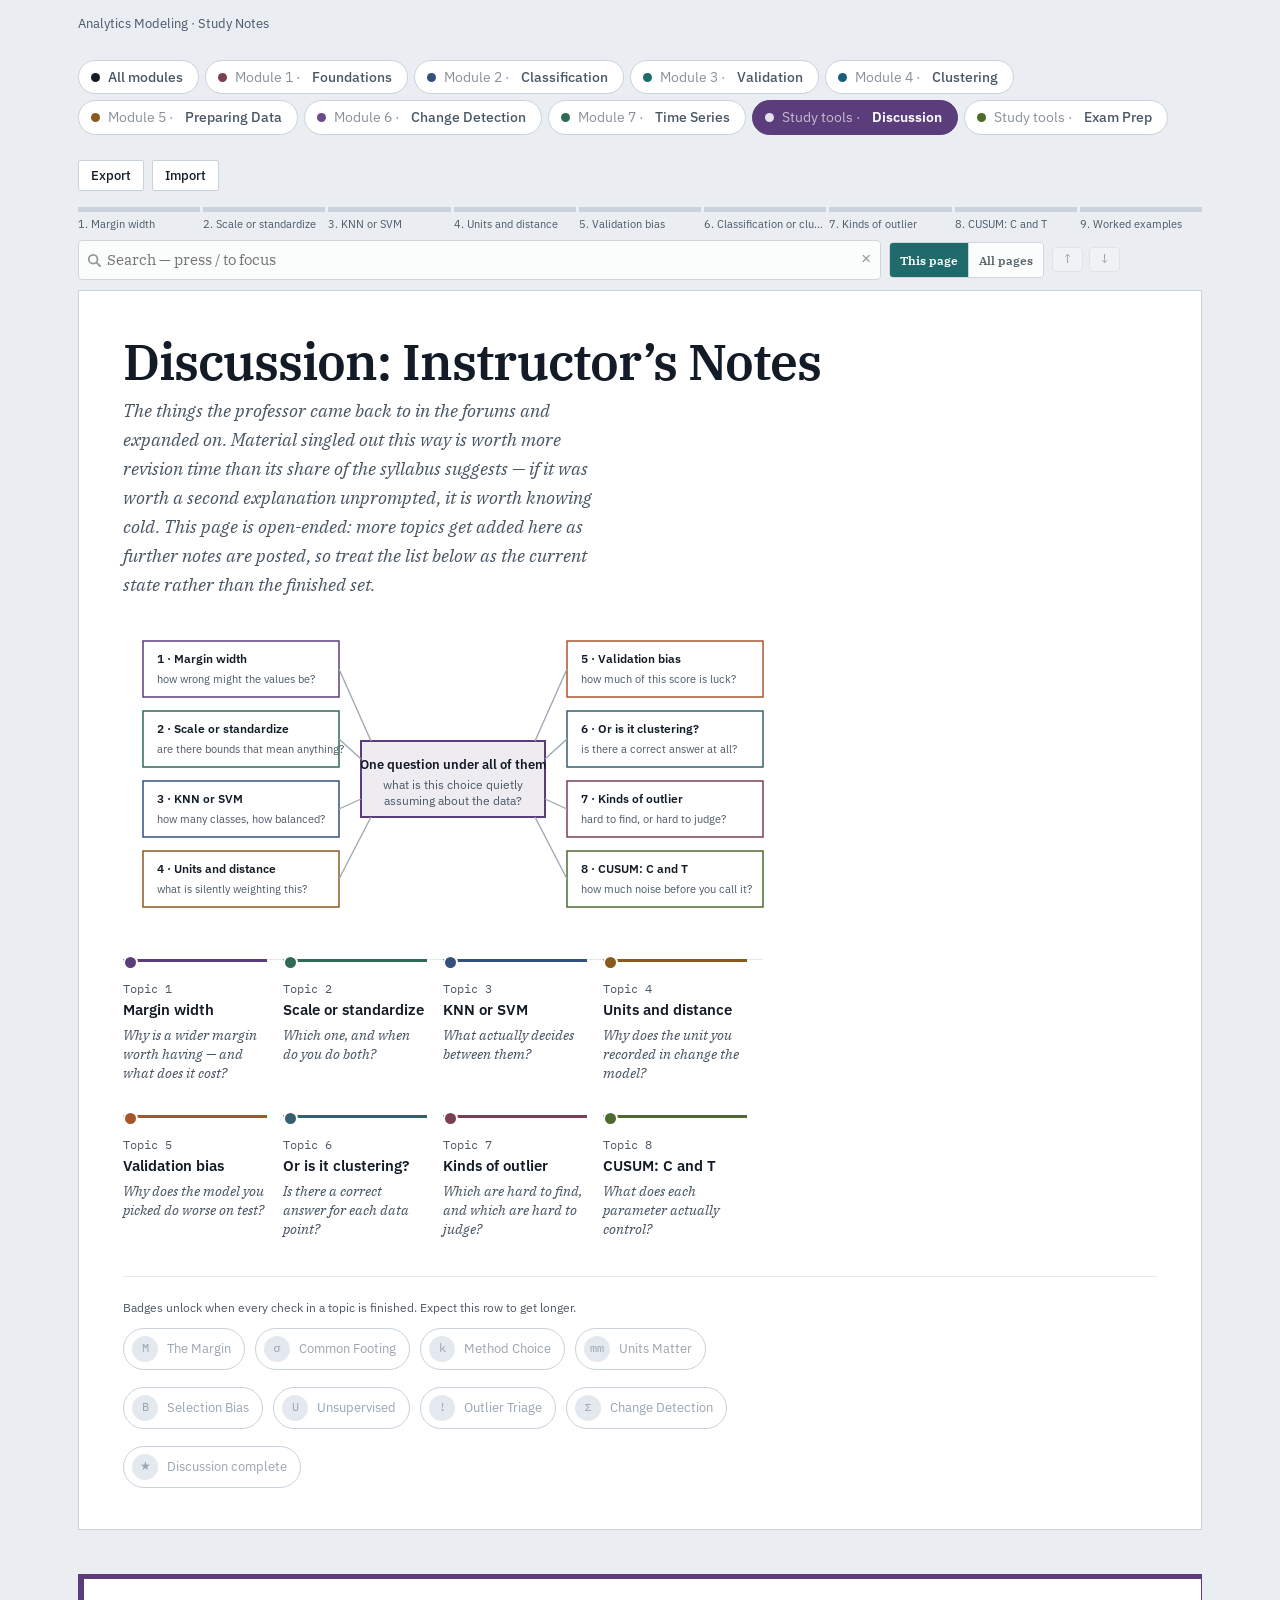
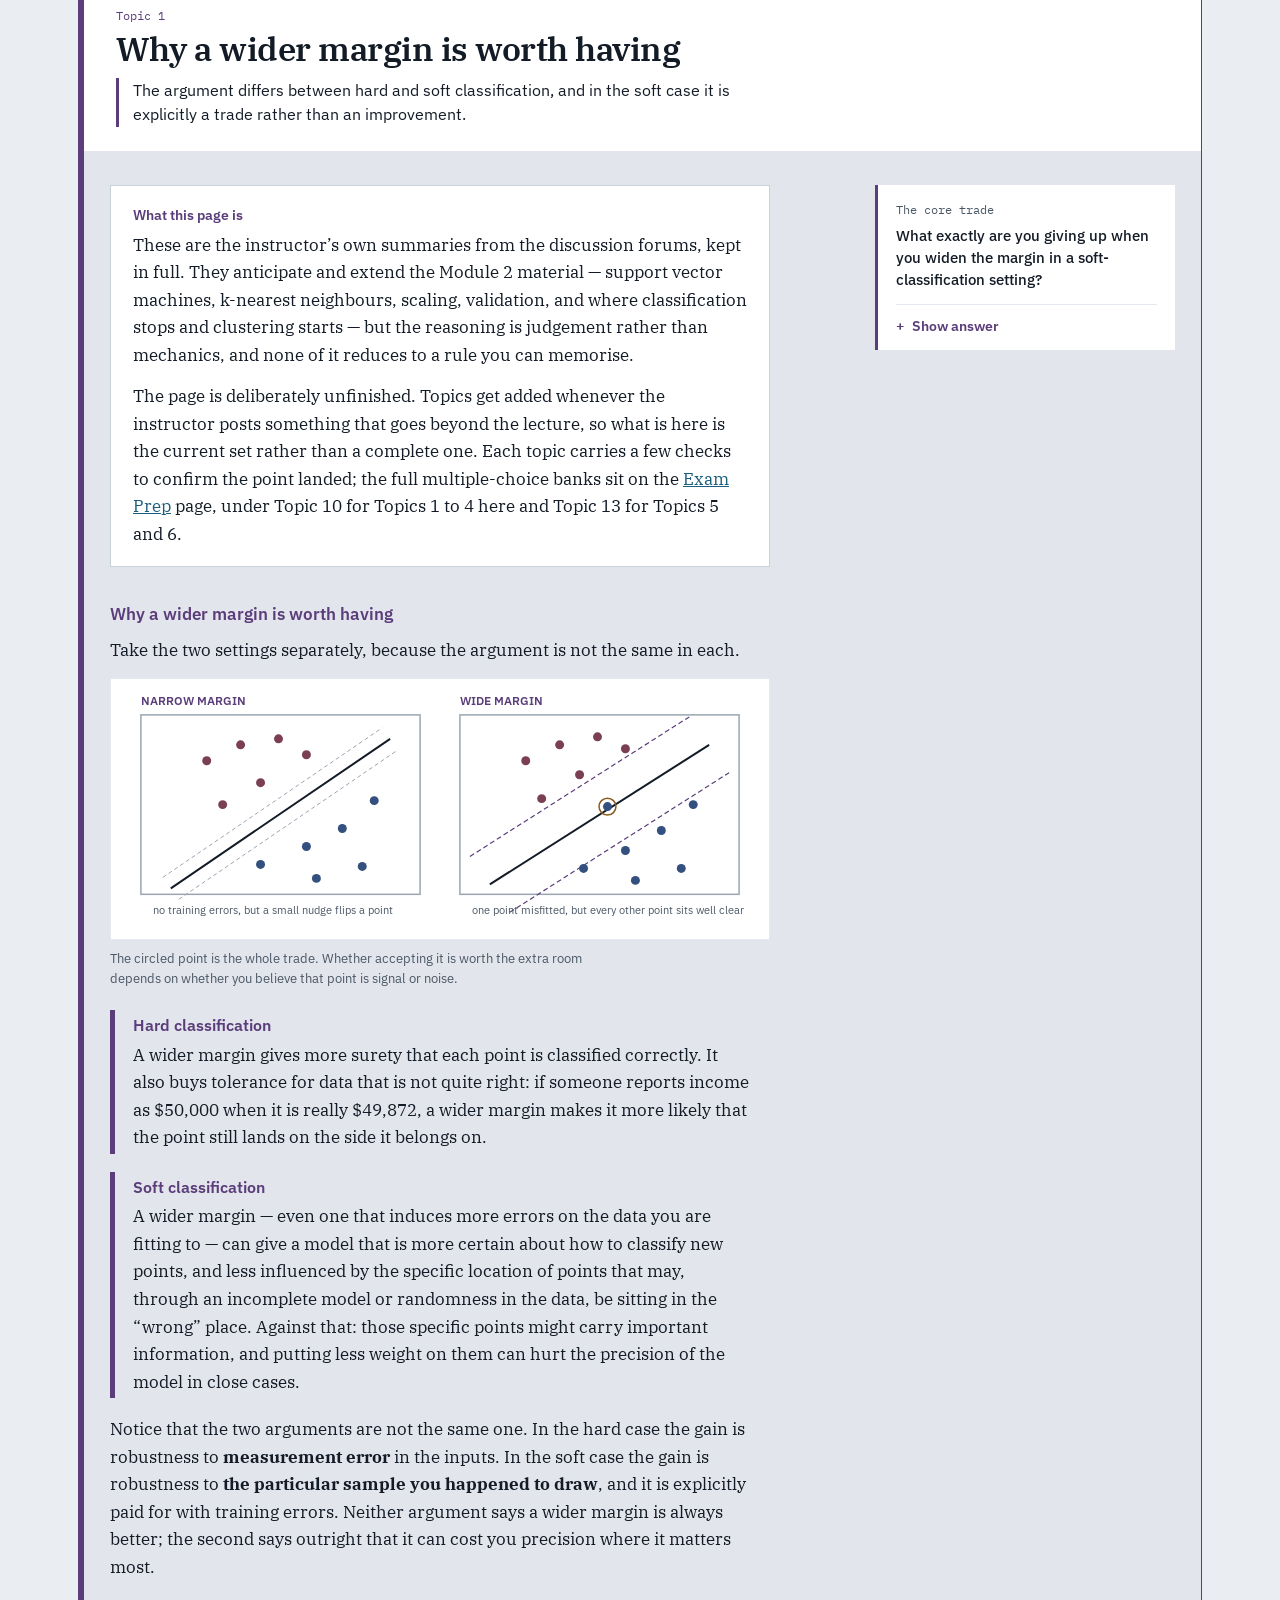
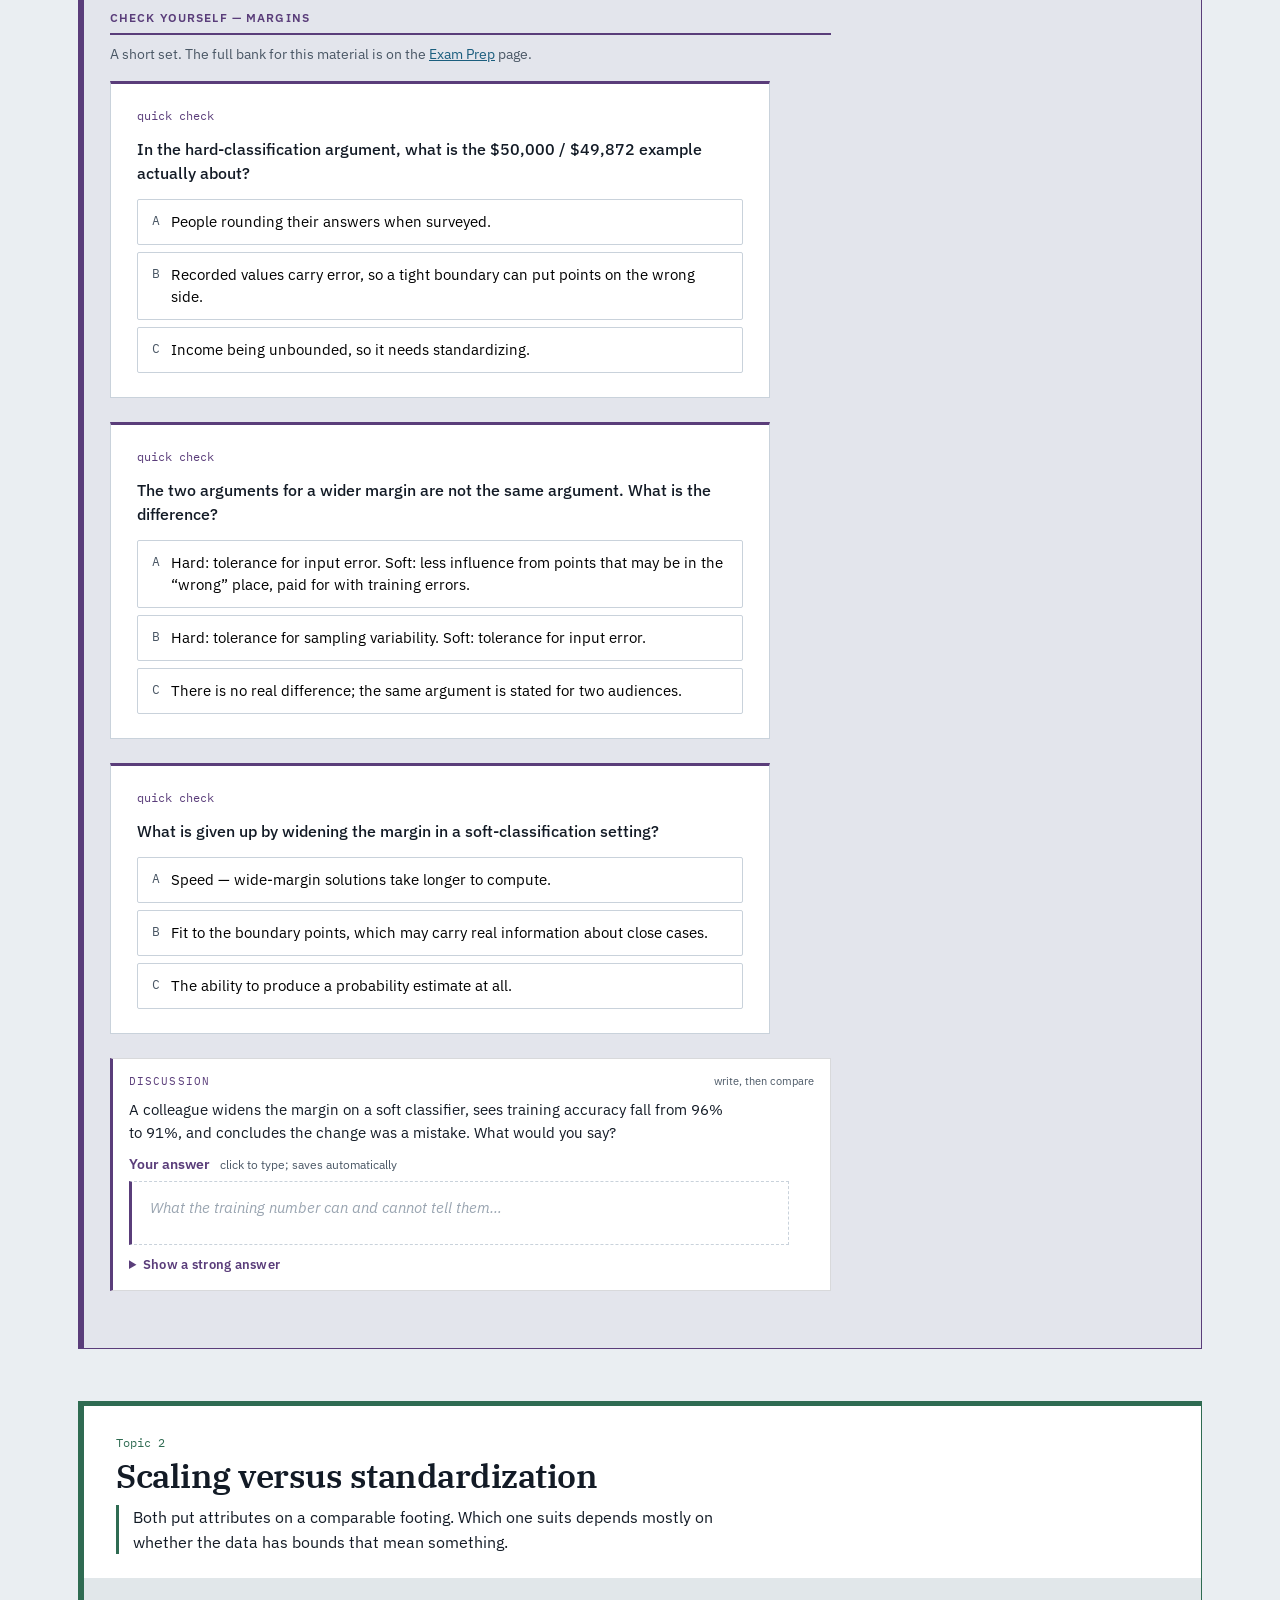
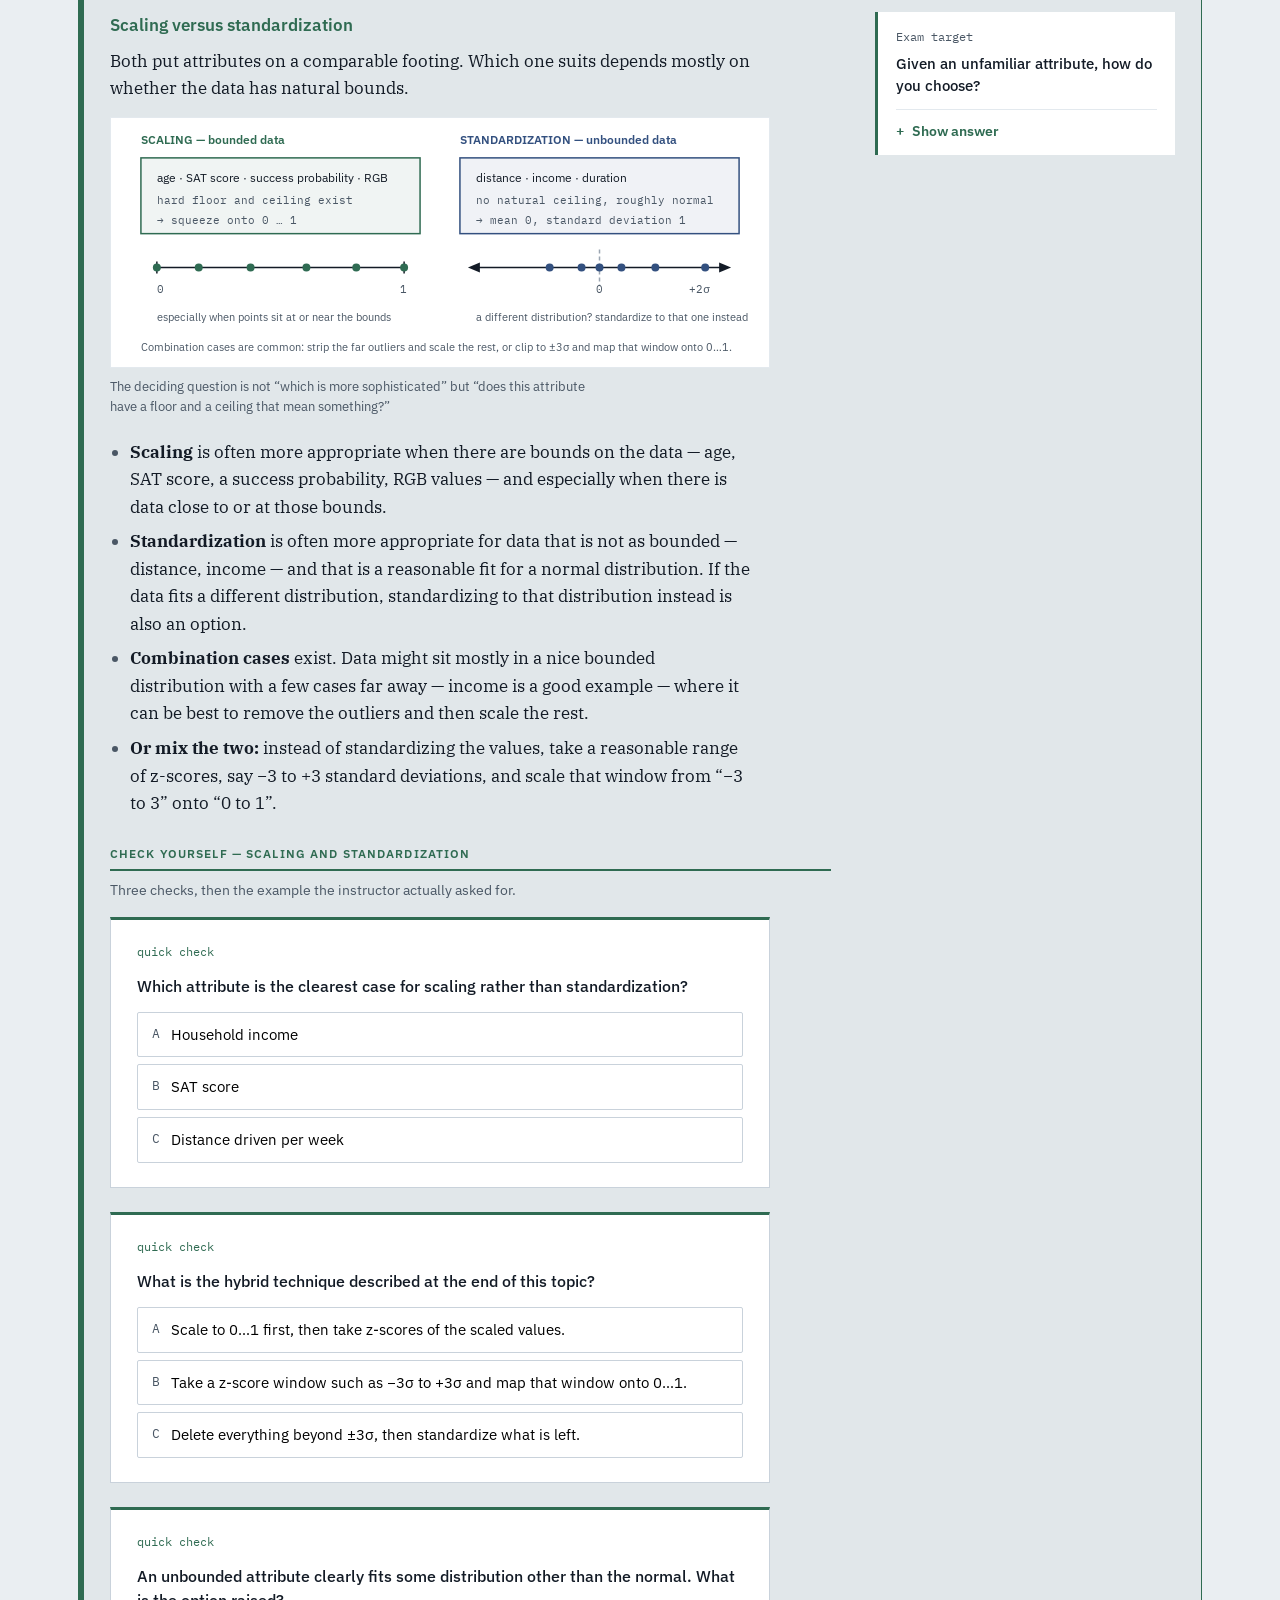
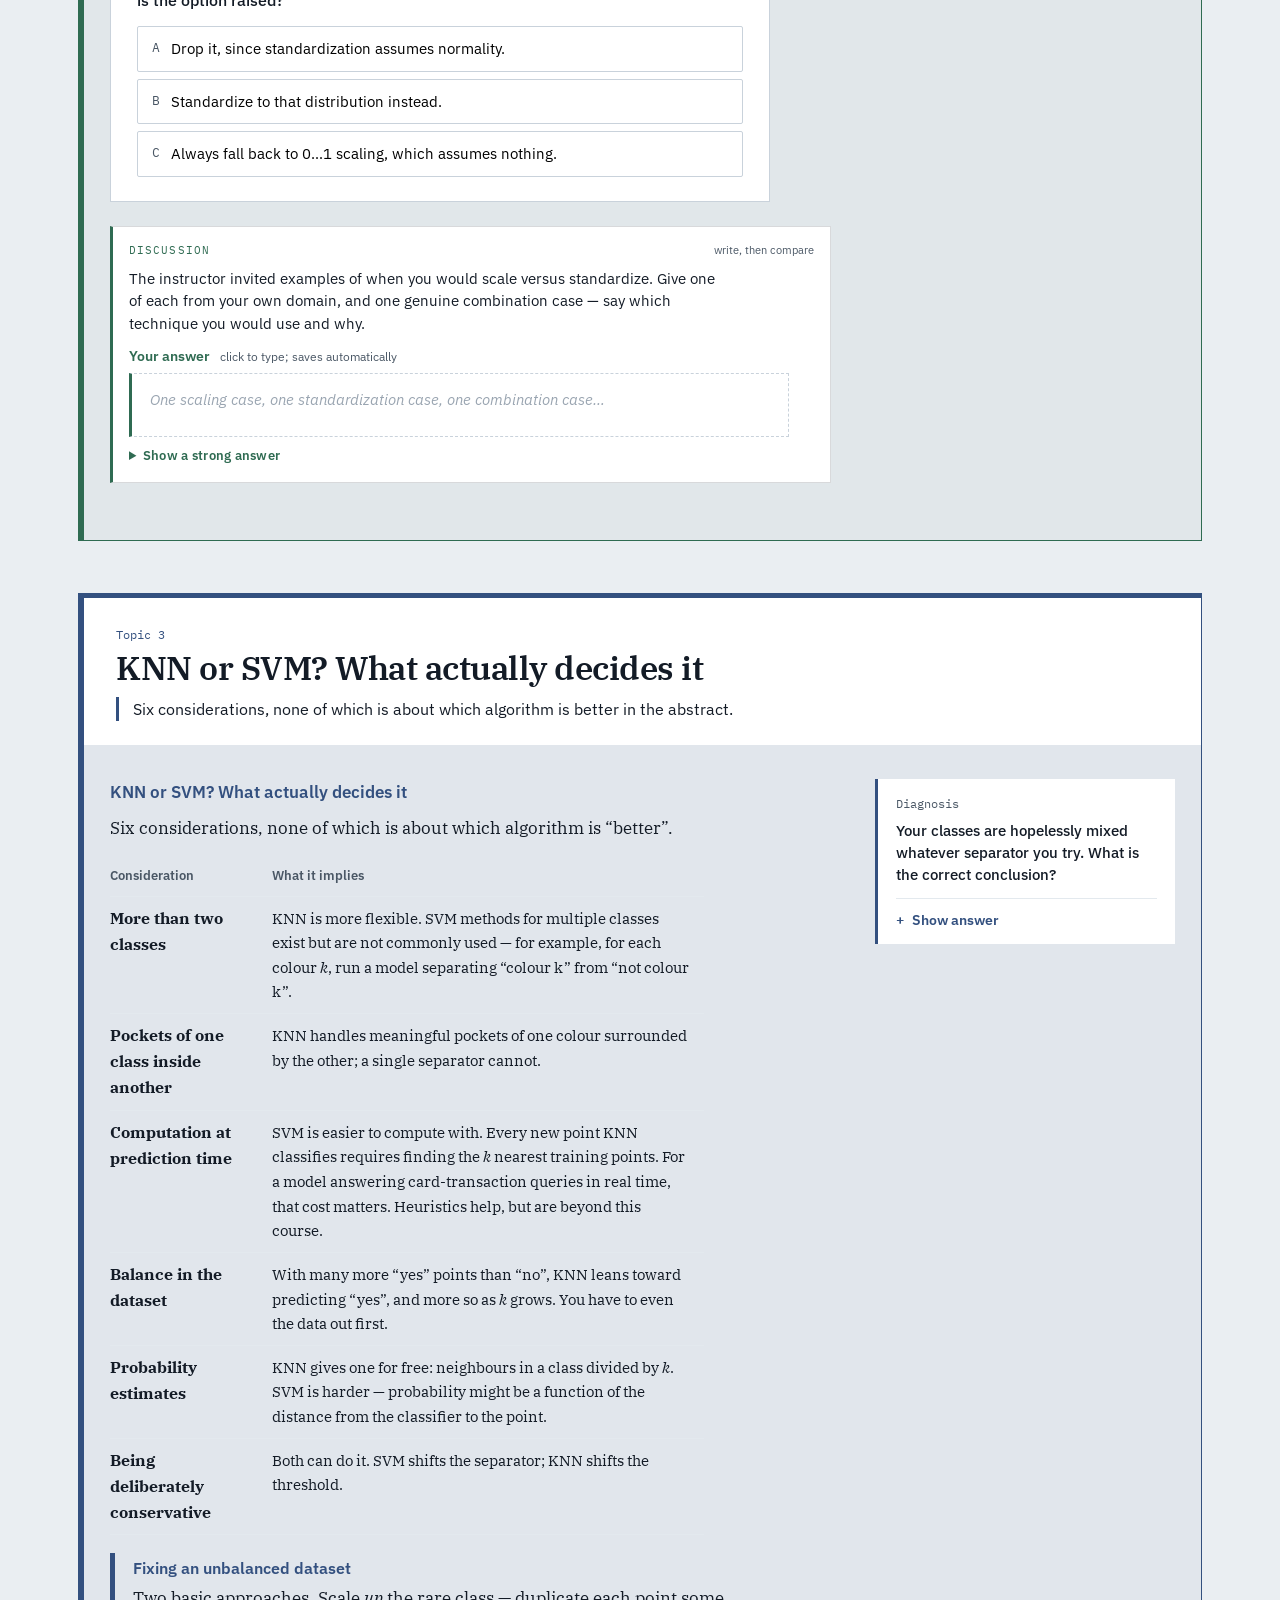
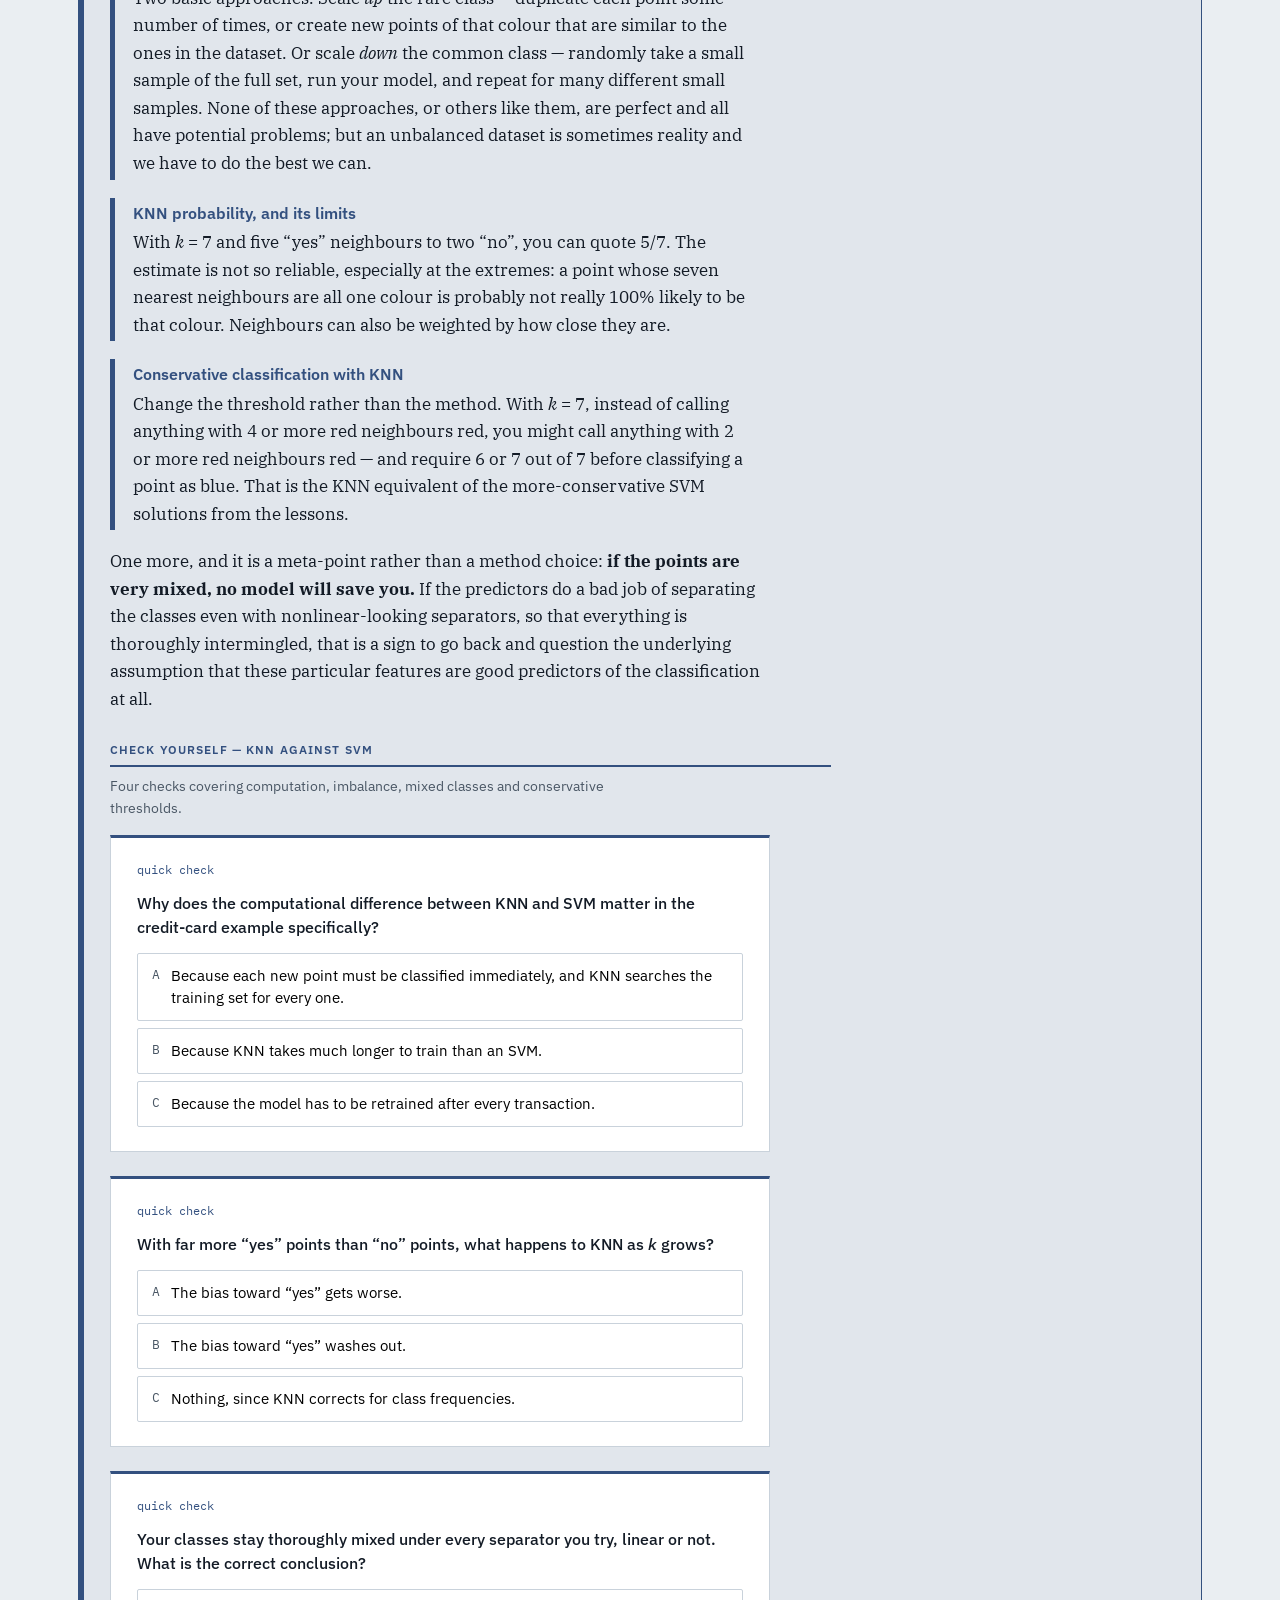
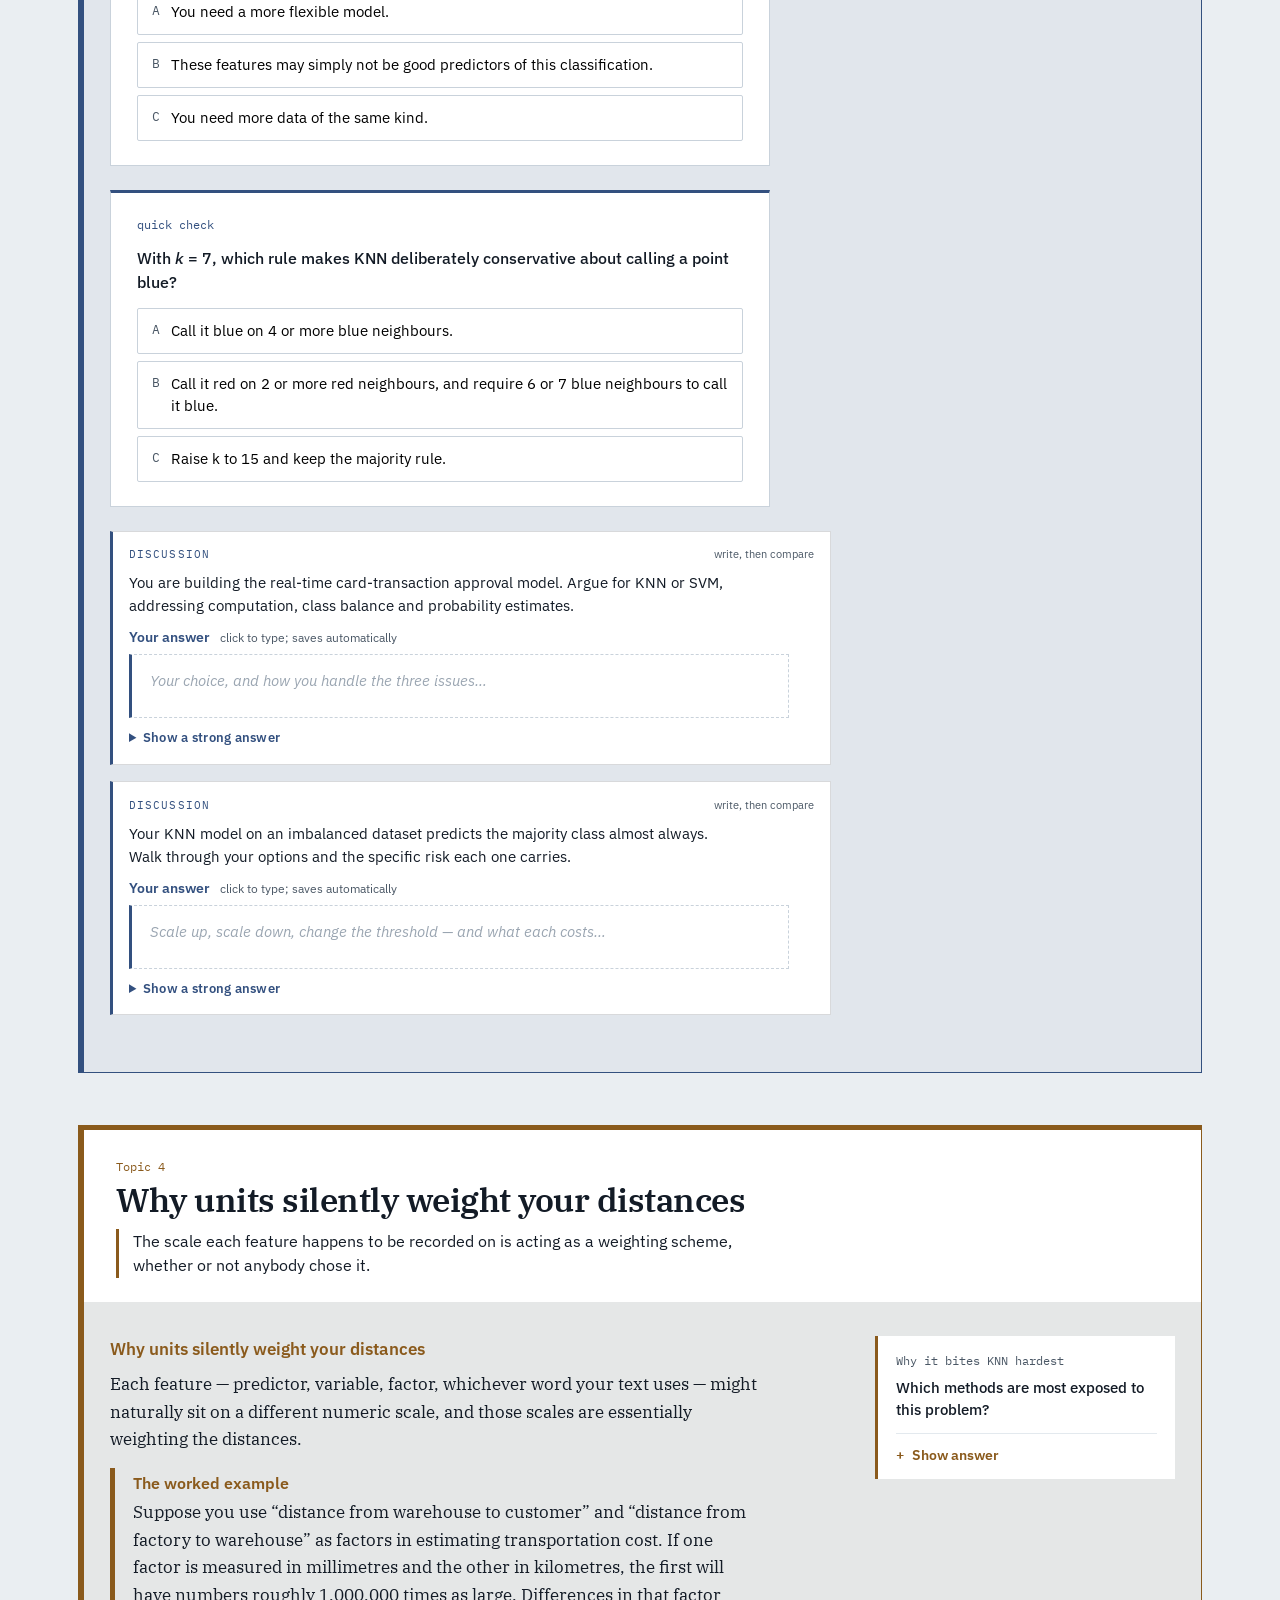
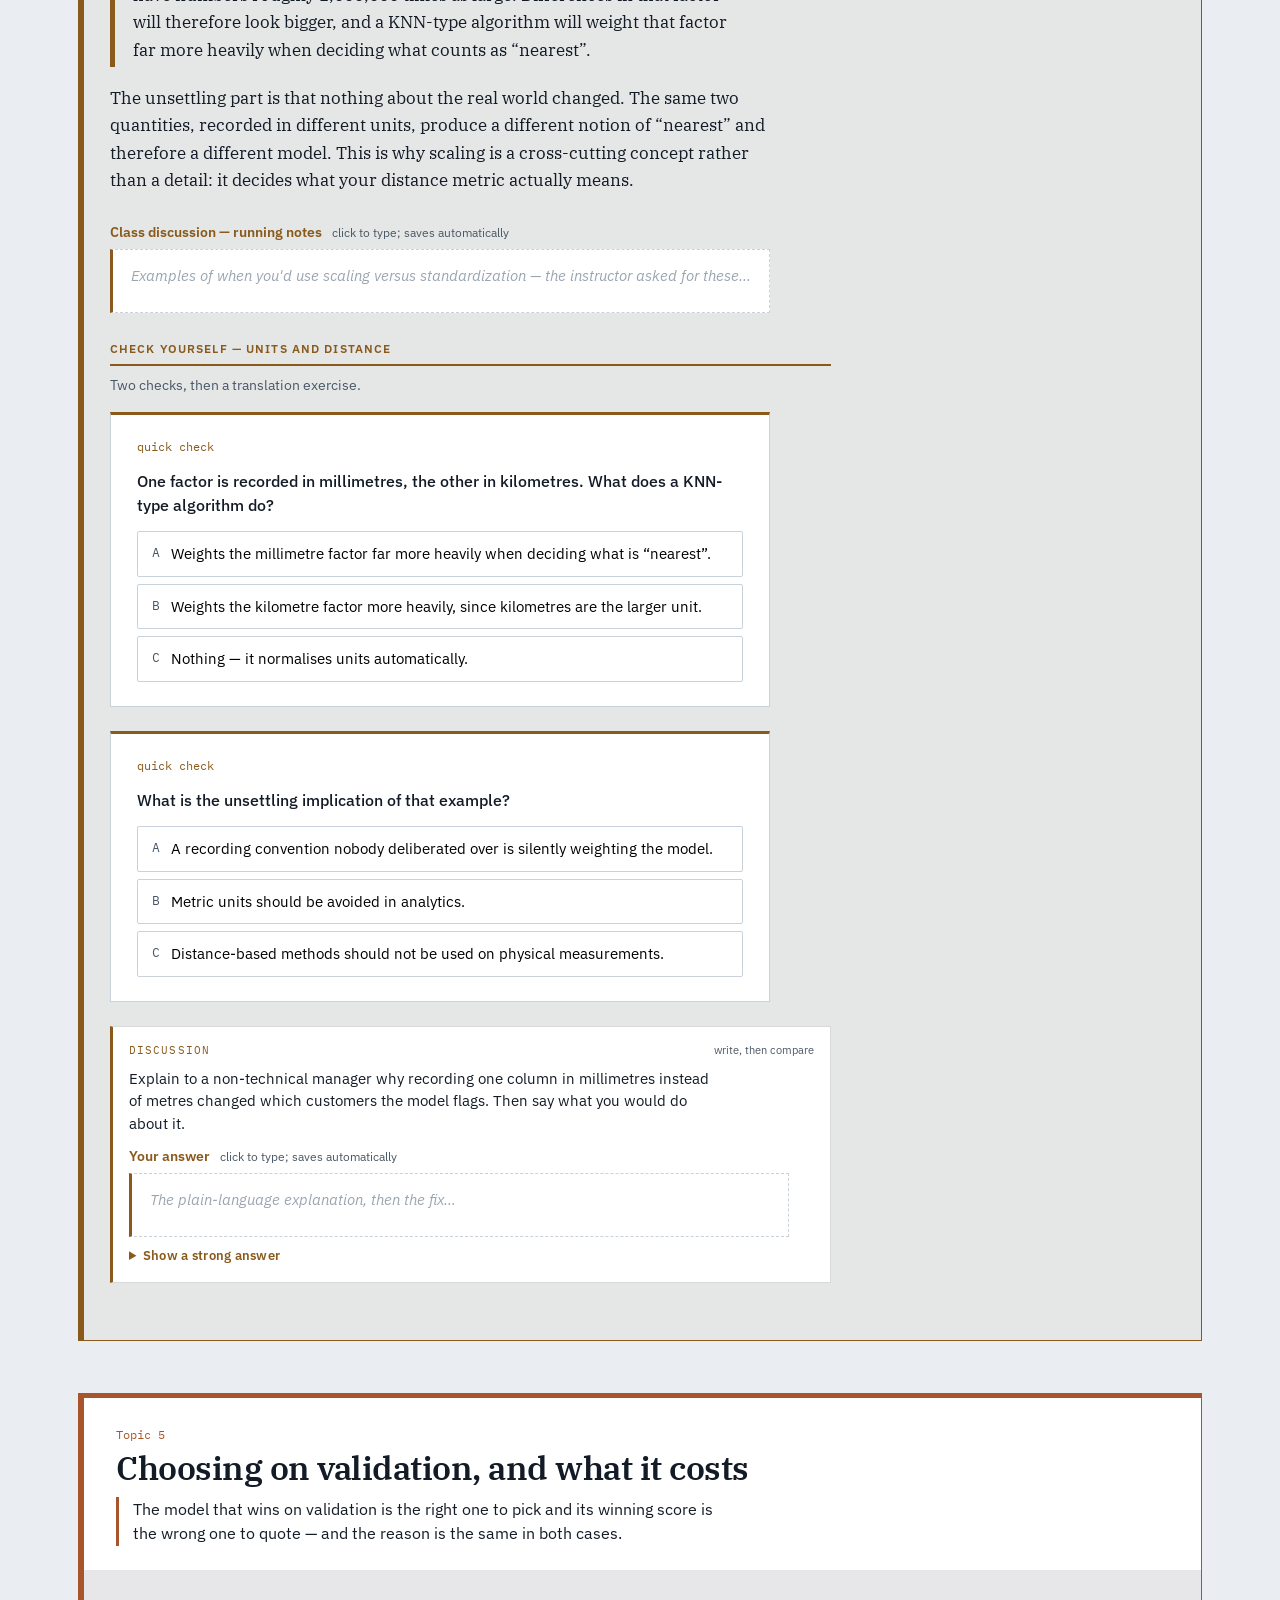
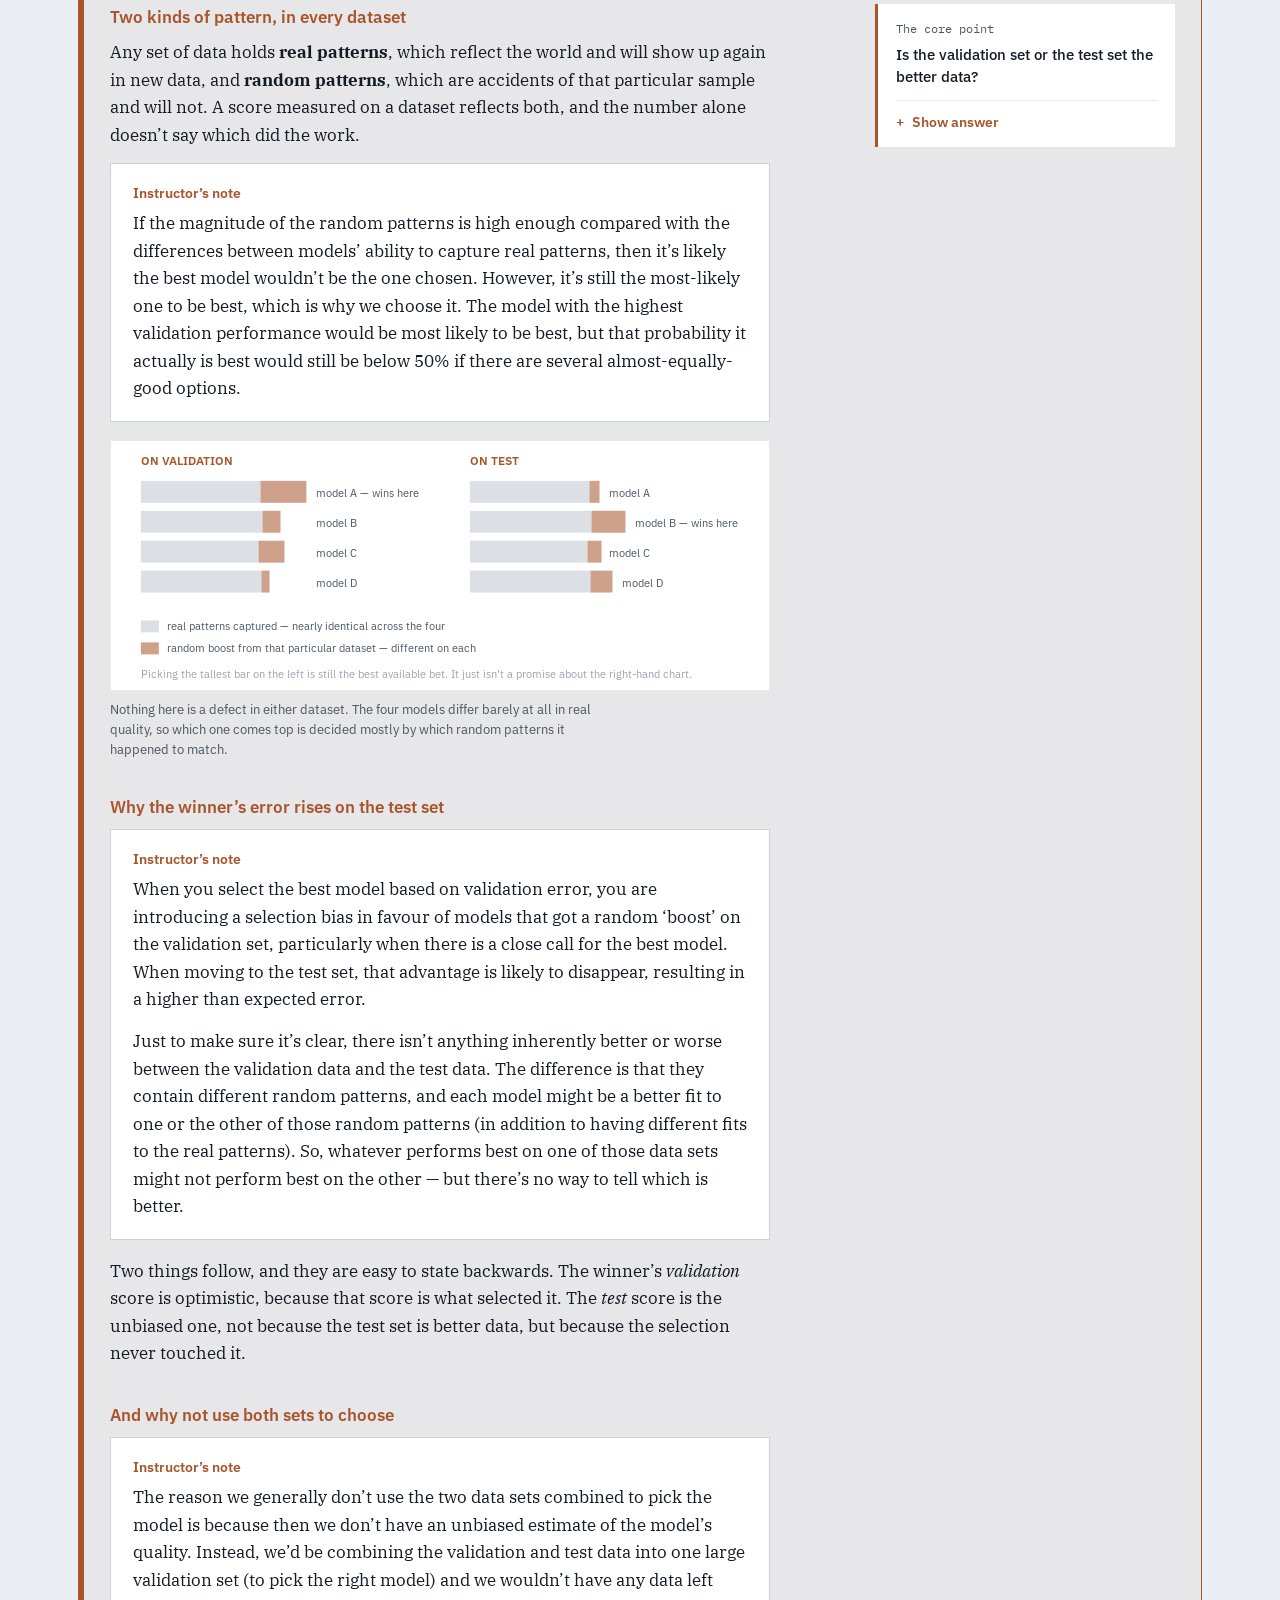
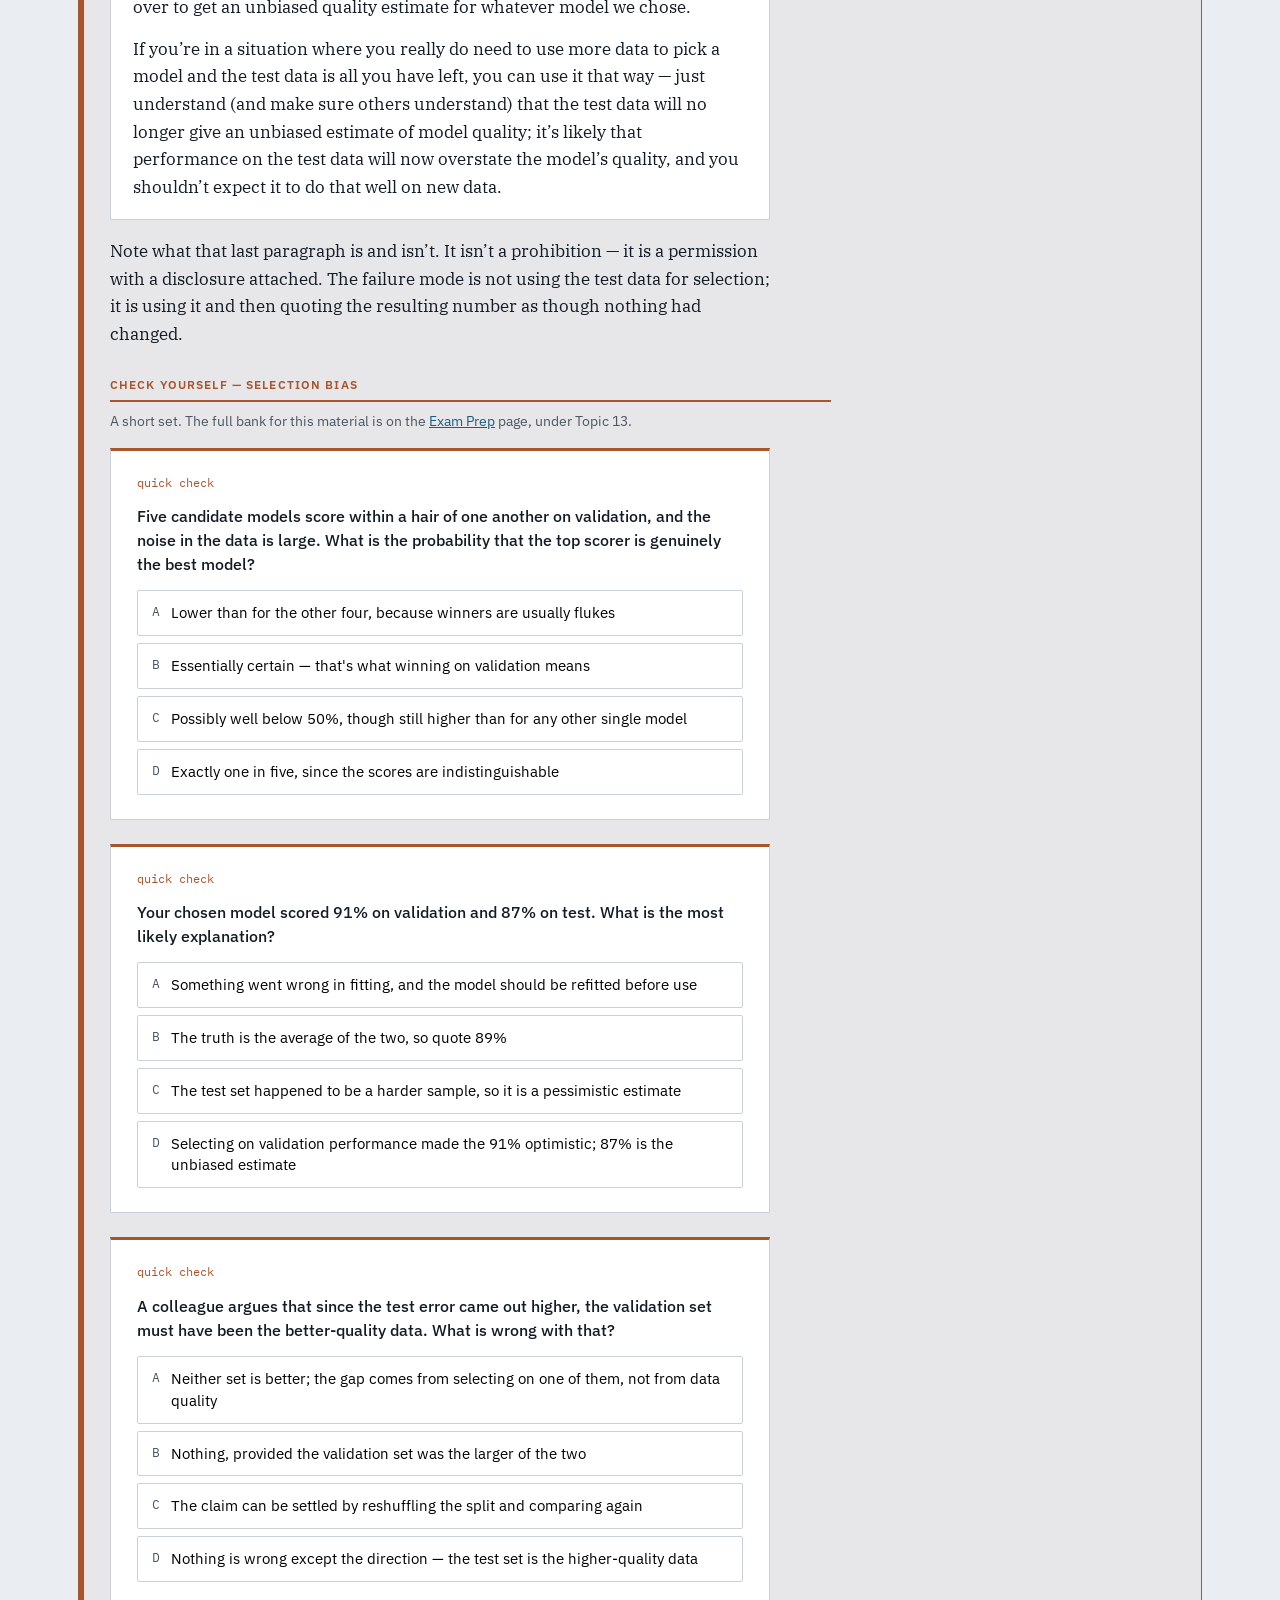
==== commit bad630ce: "Add files via upload" ====
--- a/discussion.html
+++ b/discussion.html
@@ -1222,7 +1222,7 @@
   </div>
 </section>
 
-<section class="close" style="--accent:#131b26">
+<section id="sec-10" class="close" style="--accent:#131b26">
   <h2>What these have in common</h2>
   <p class="h2meta">The through-line across the discussion topics so far</p>
   <ul class="thread">
@@ -1276,5 +1276,6 @@
 </dialog>
 
 <script src="study.js"></script>
+<script src="search.js" defer></script>
 </body>
 </html>
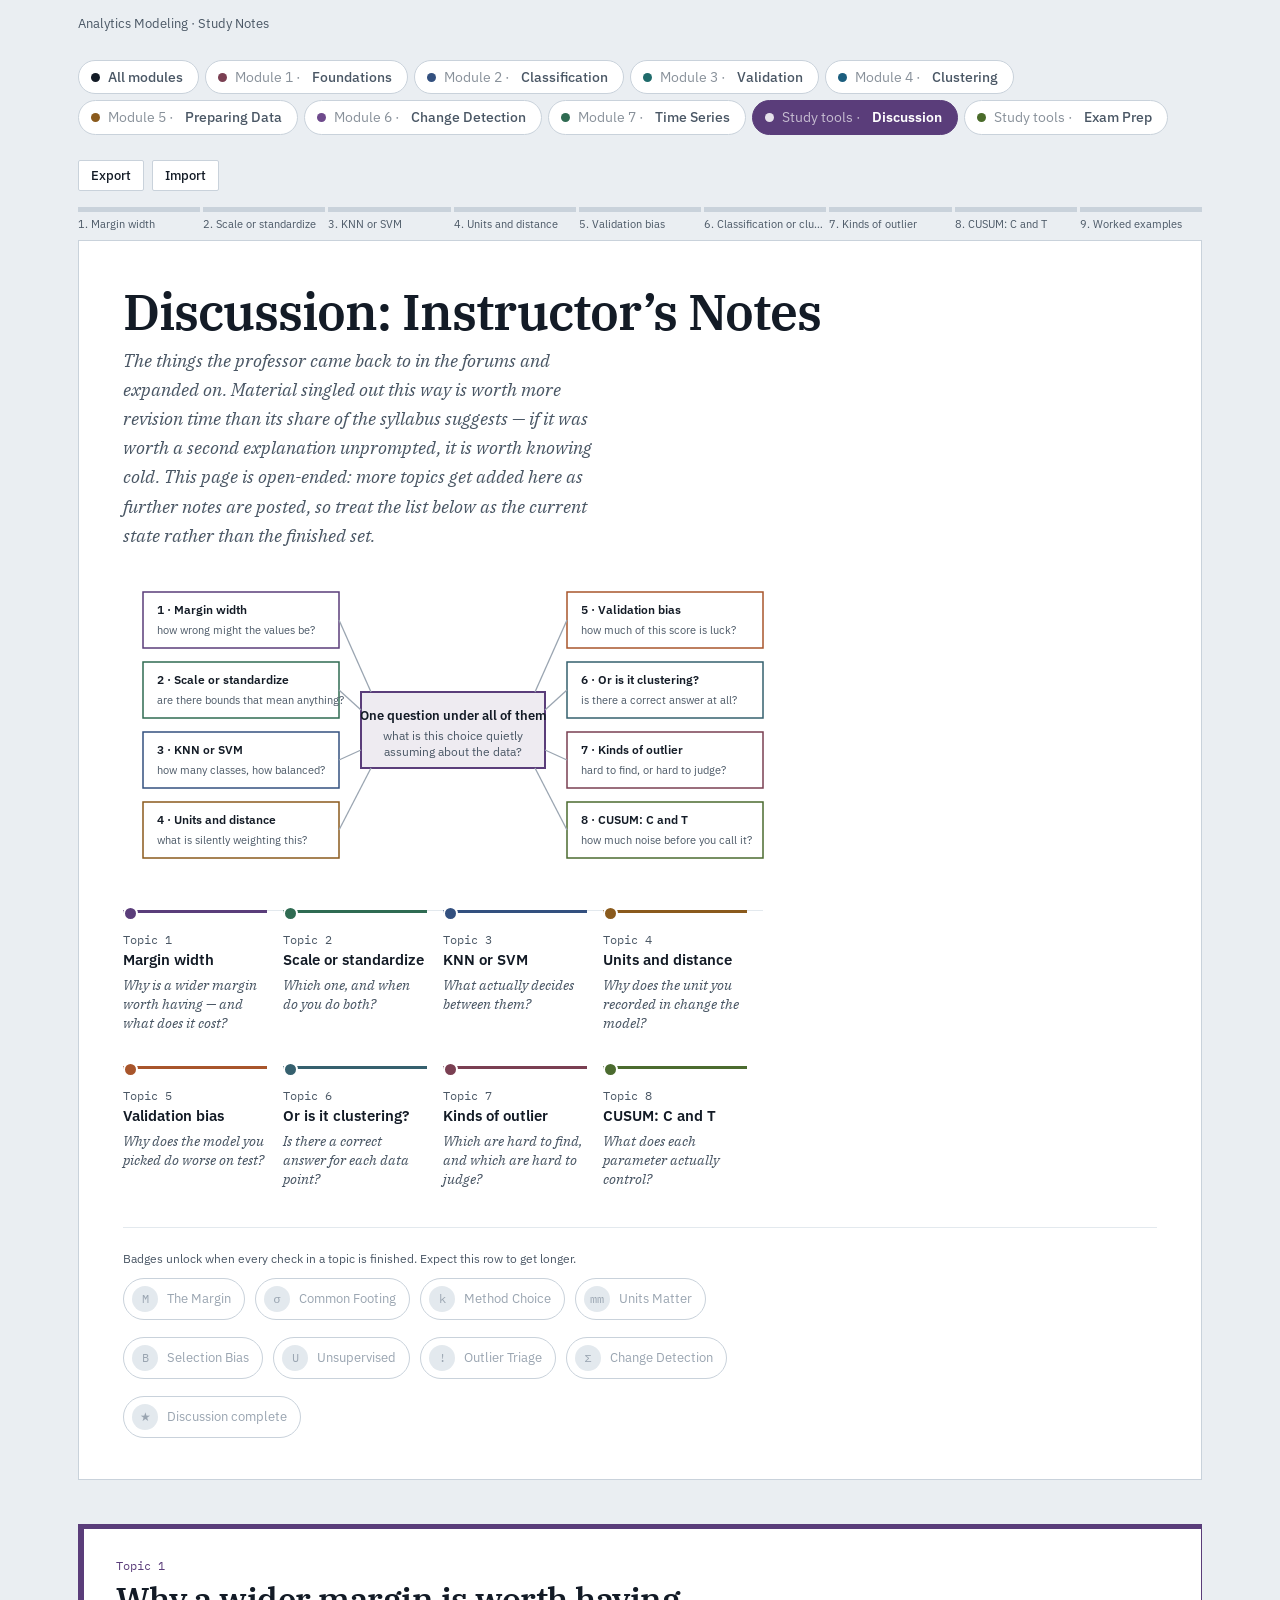
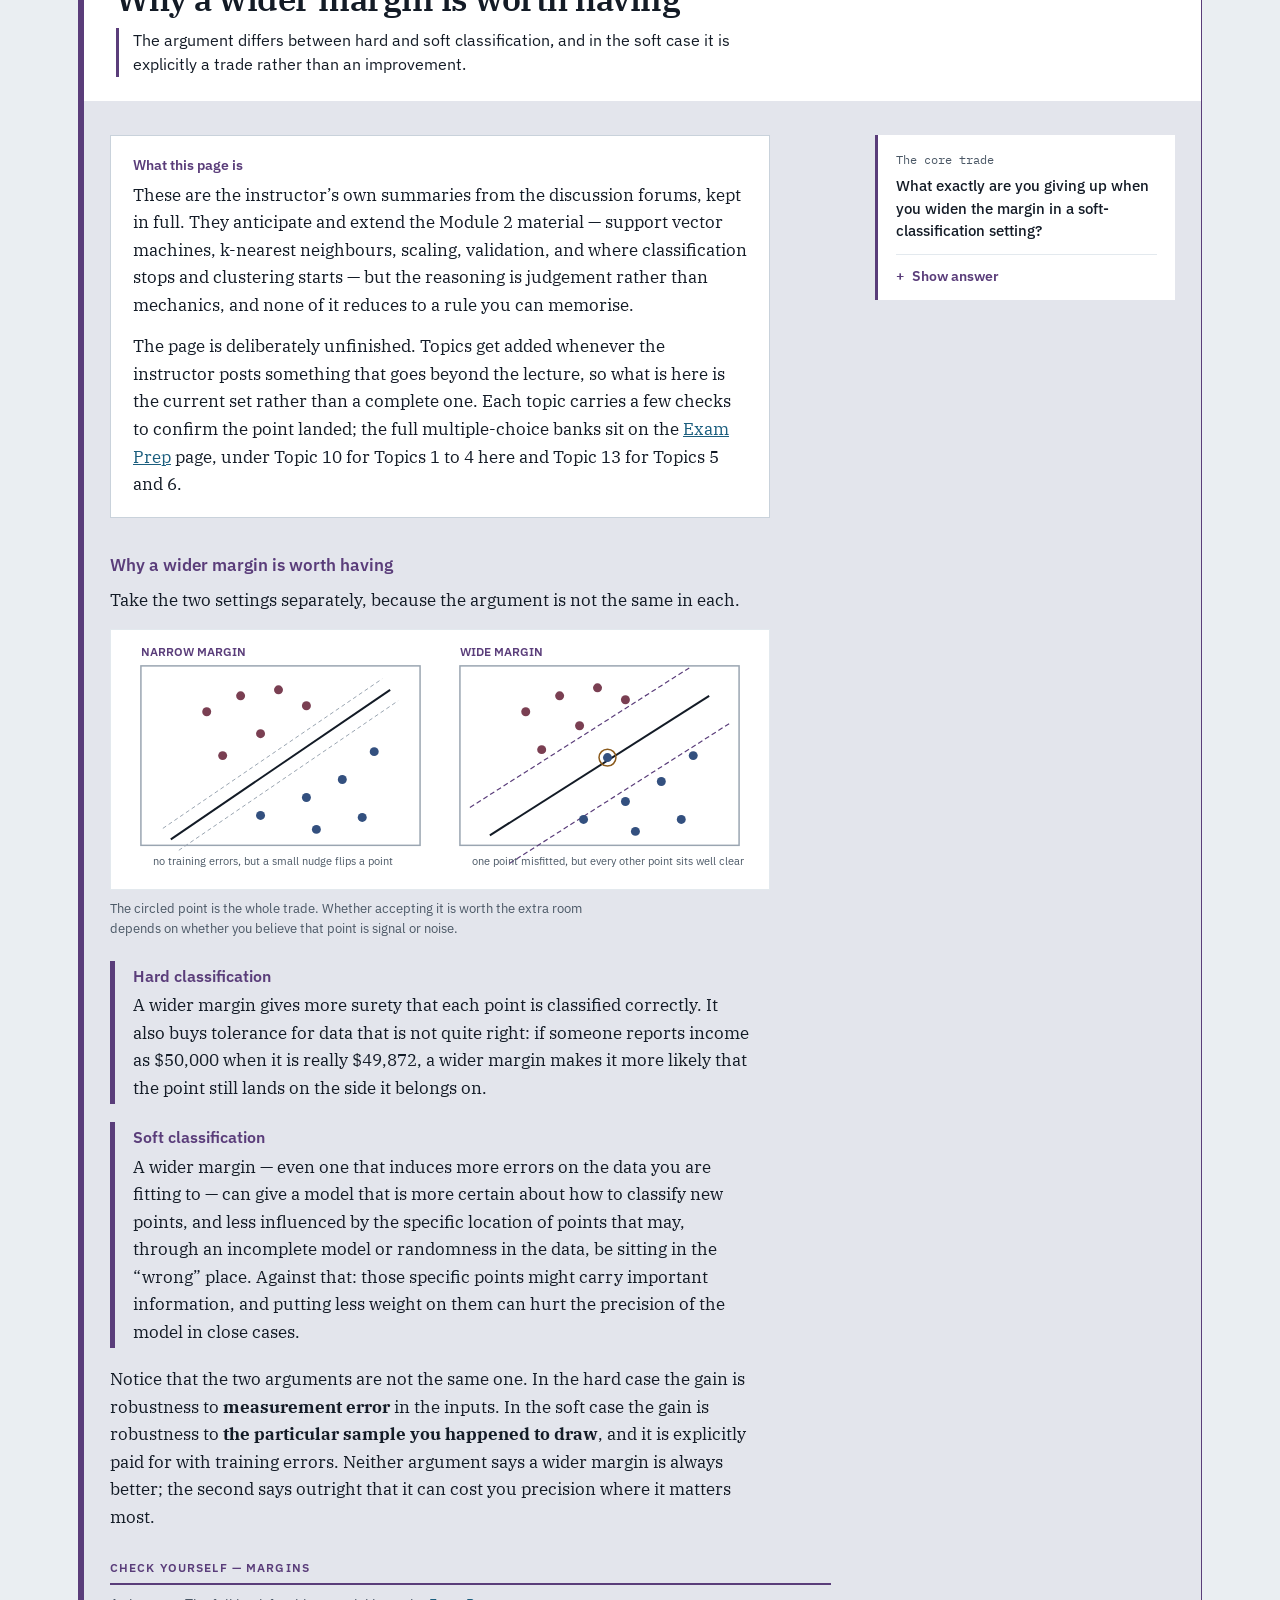
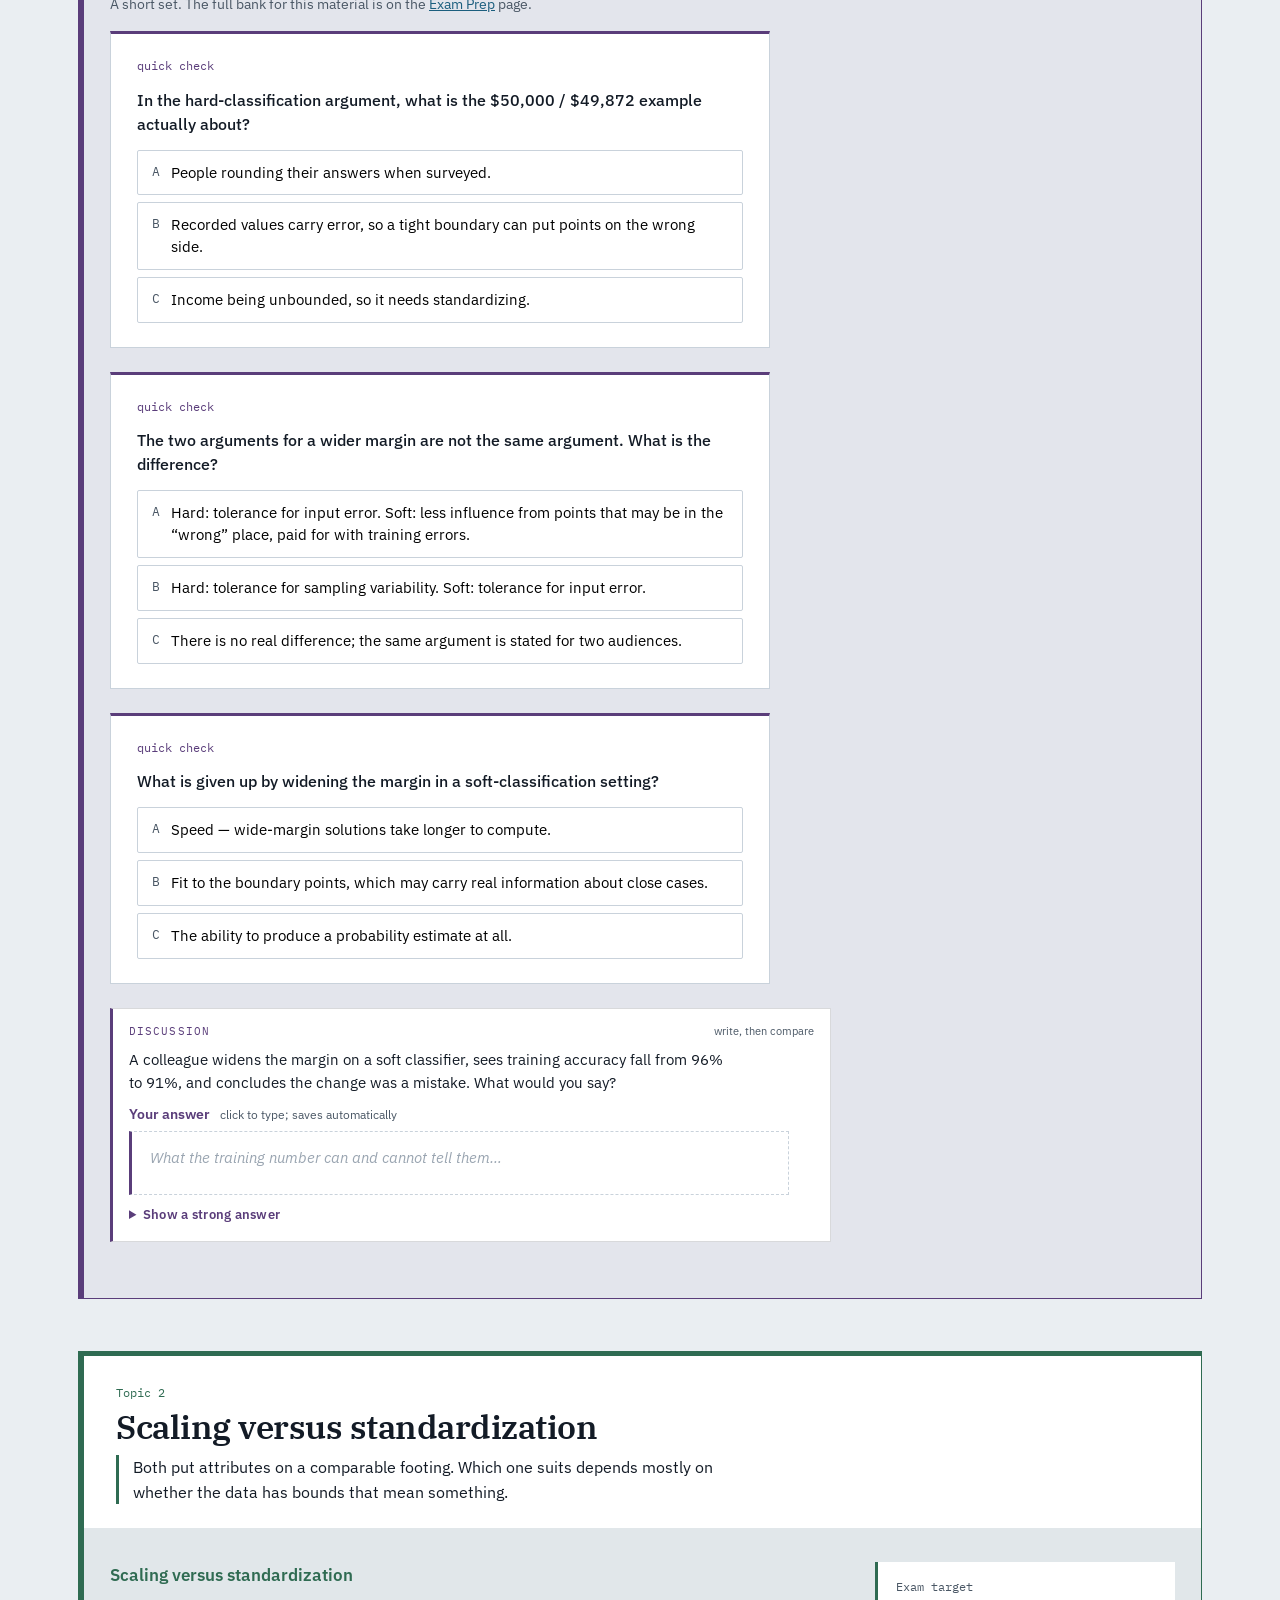
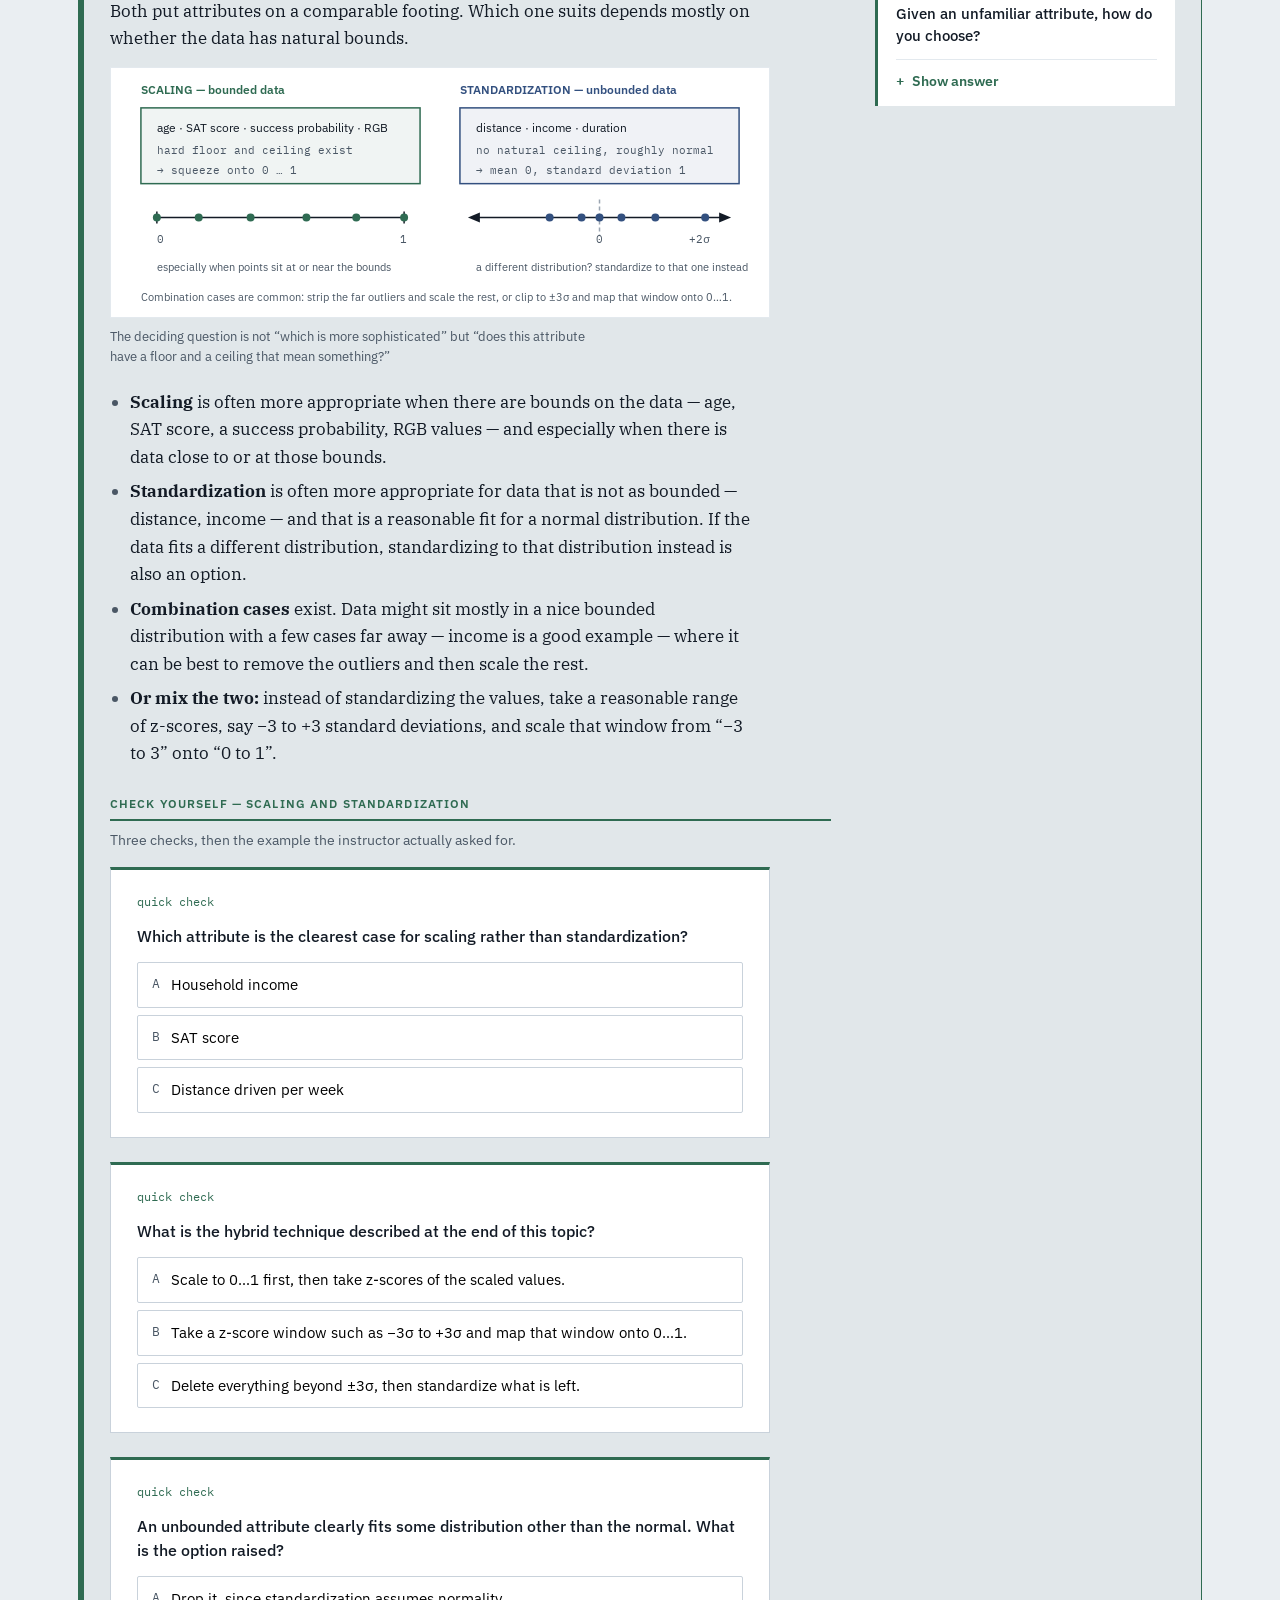
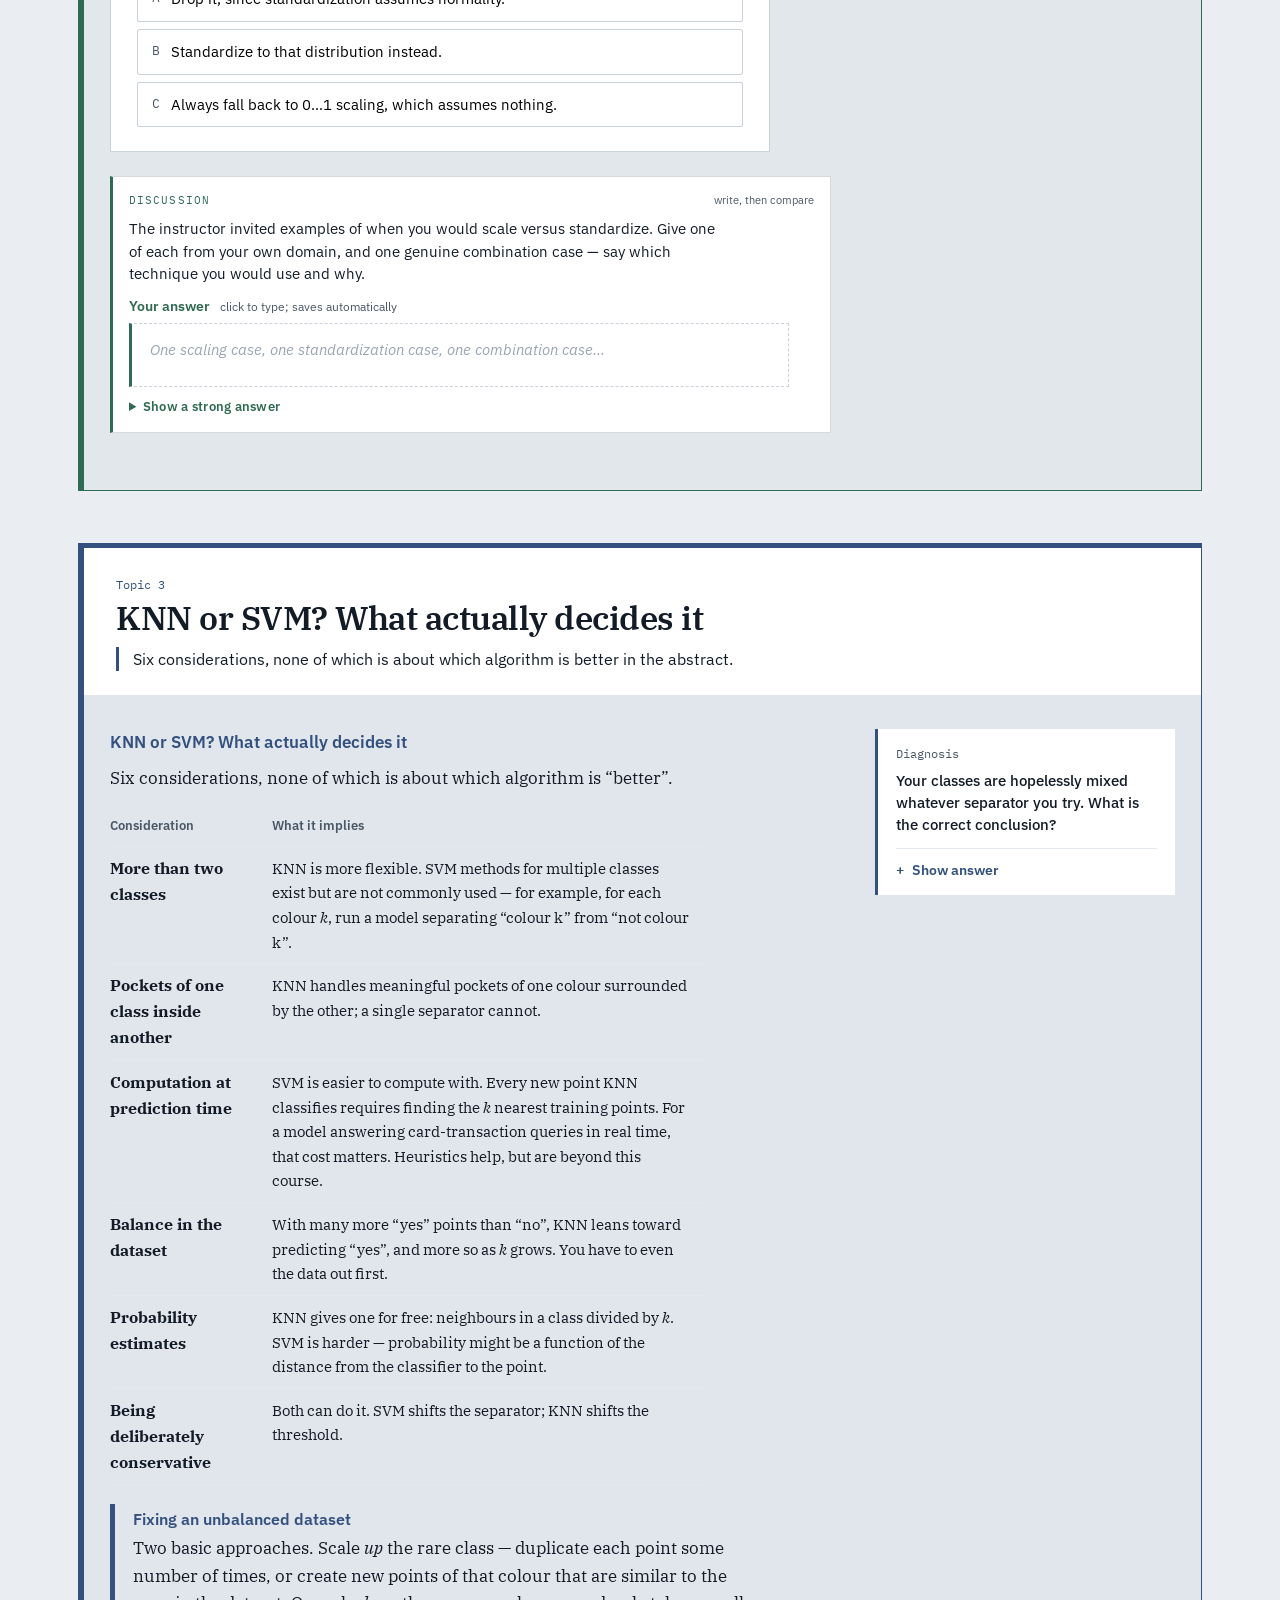
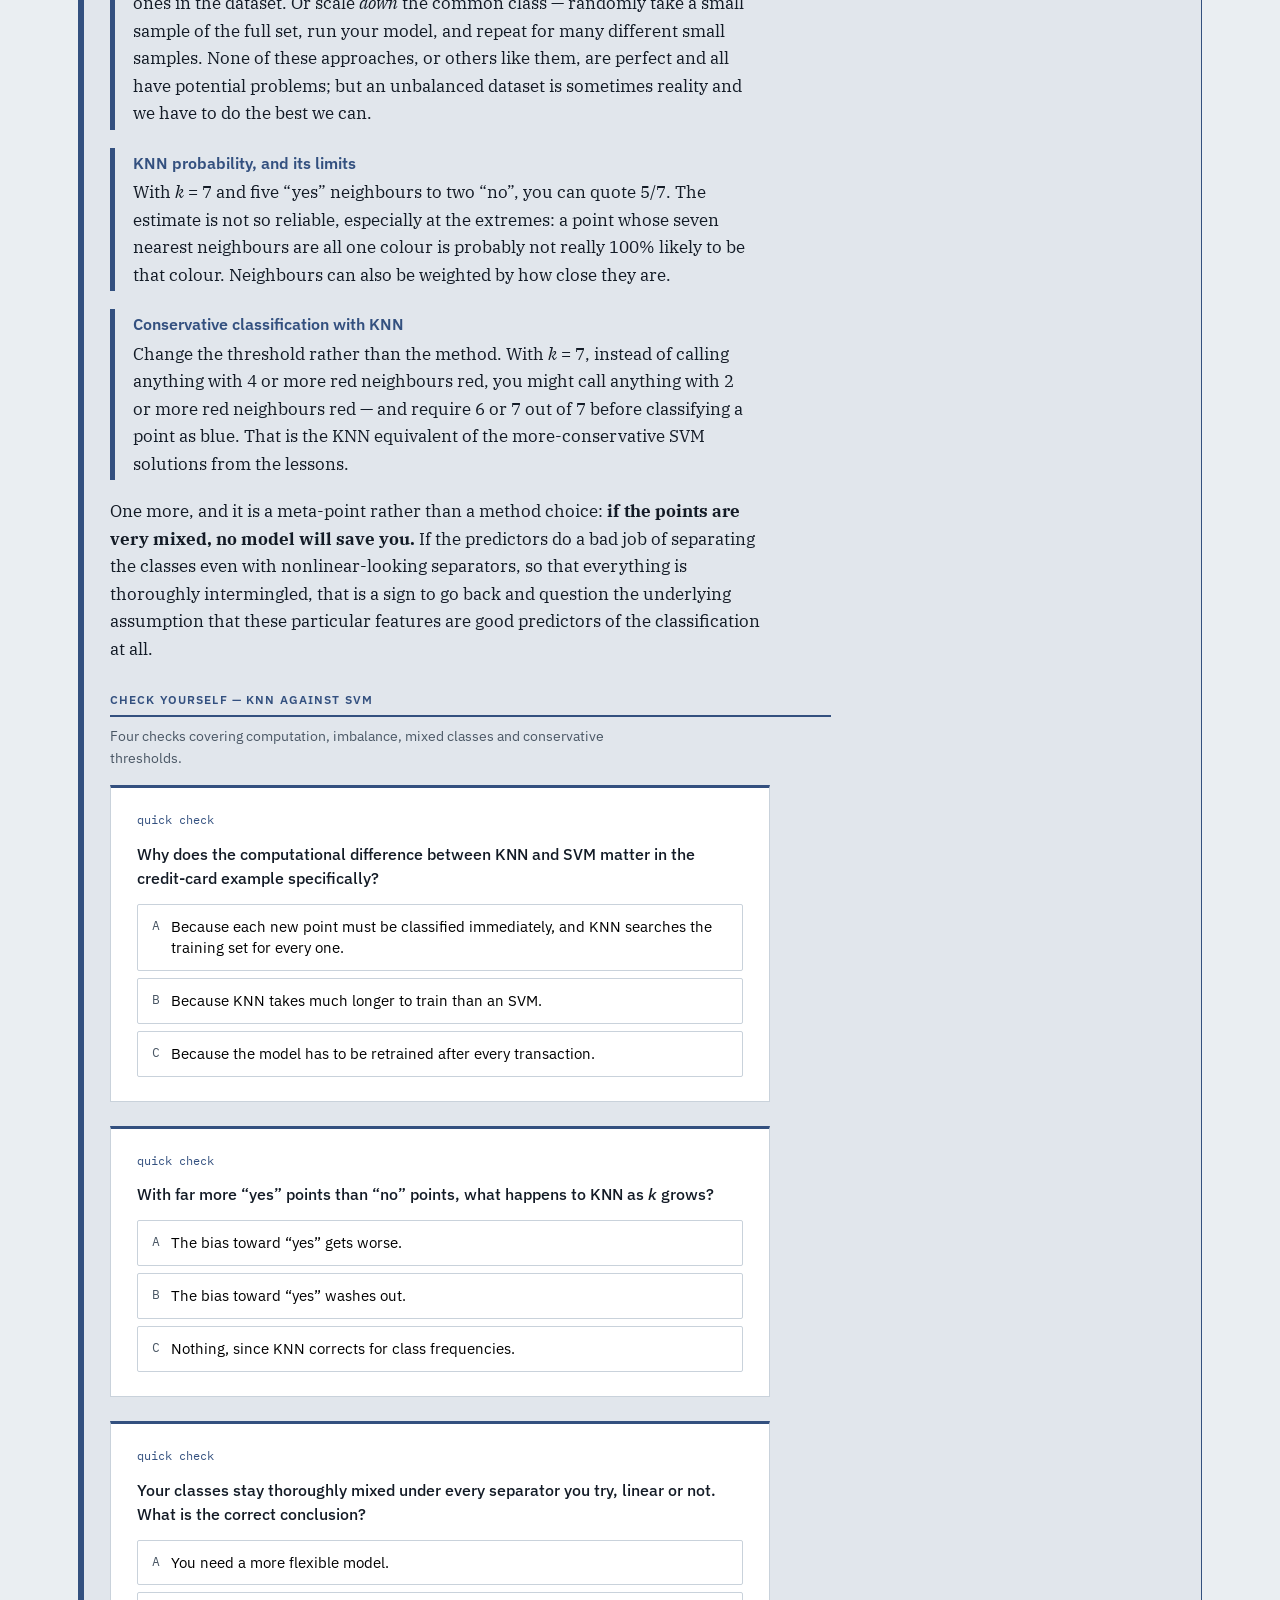
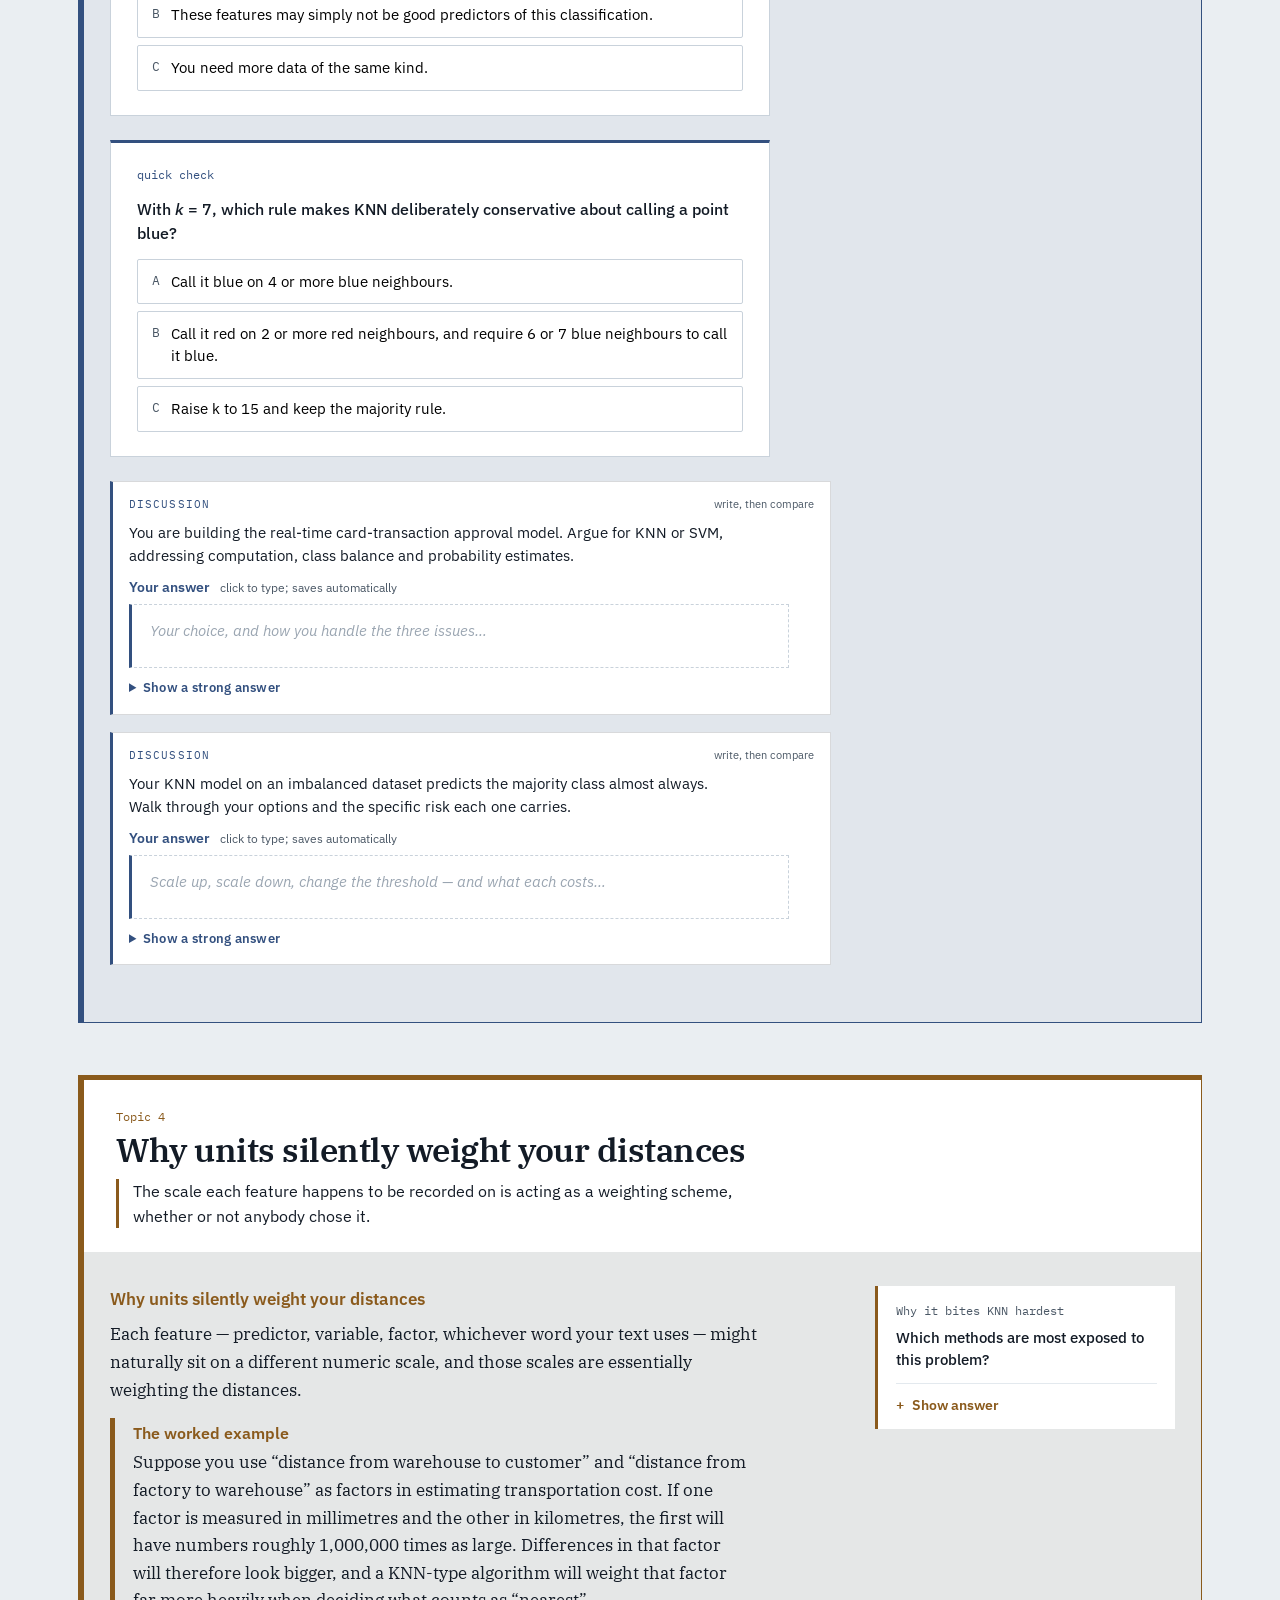
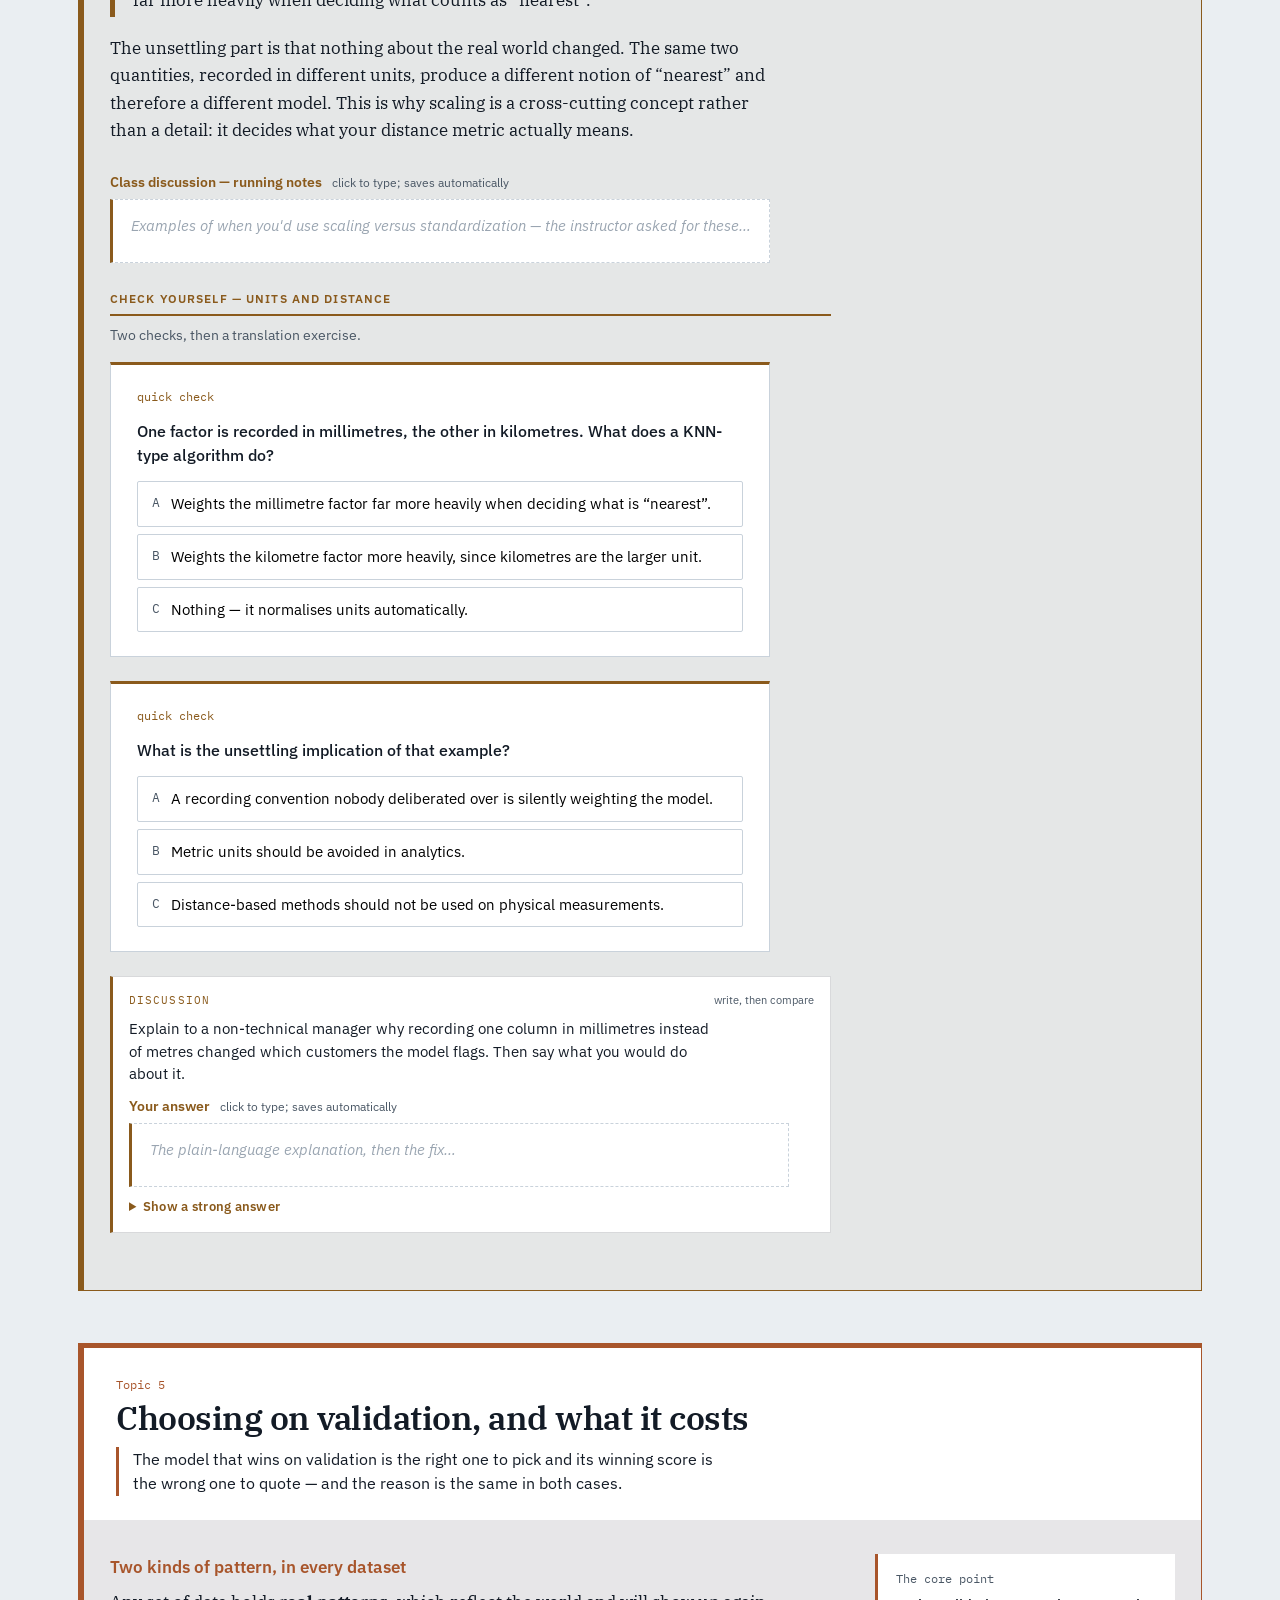
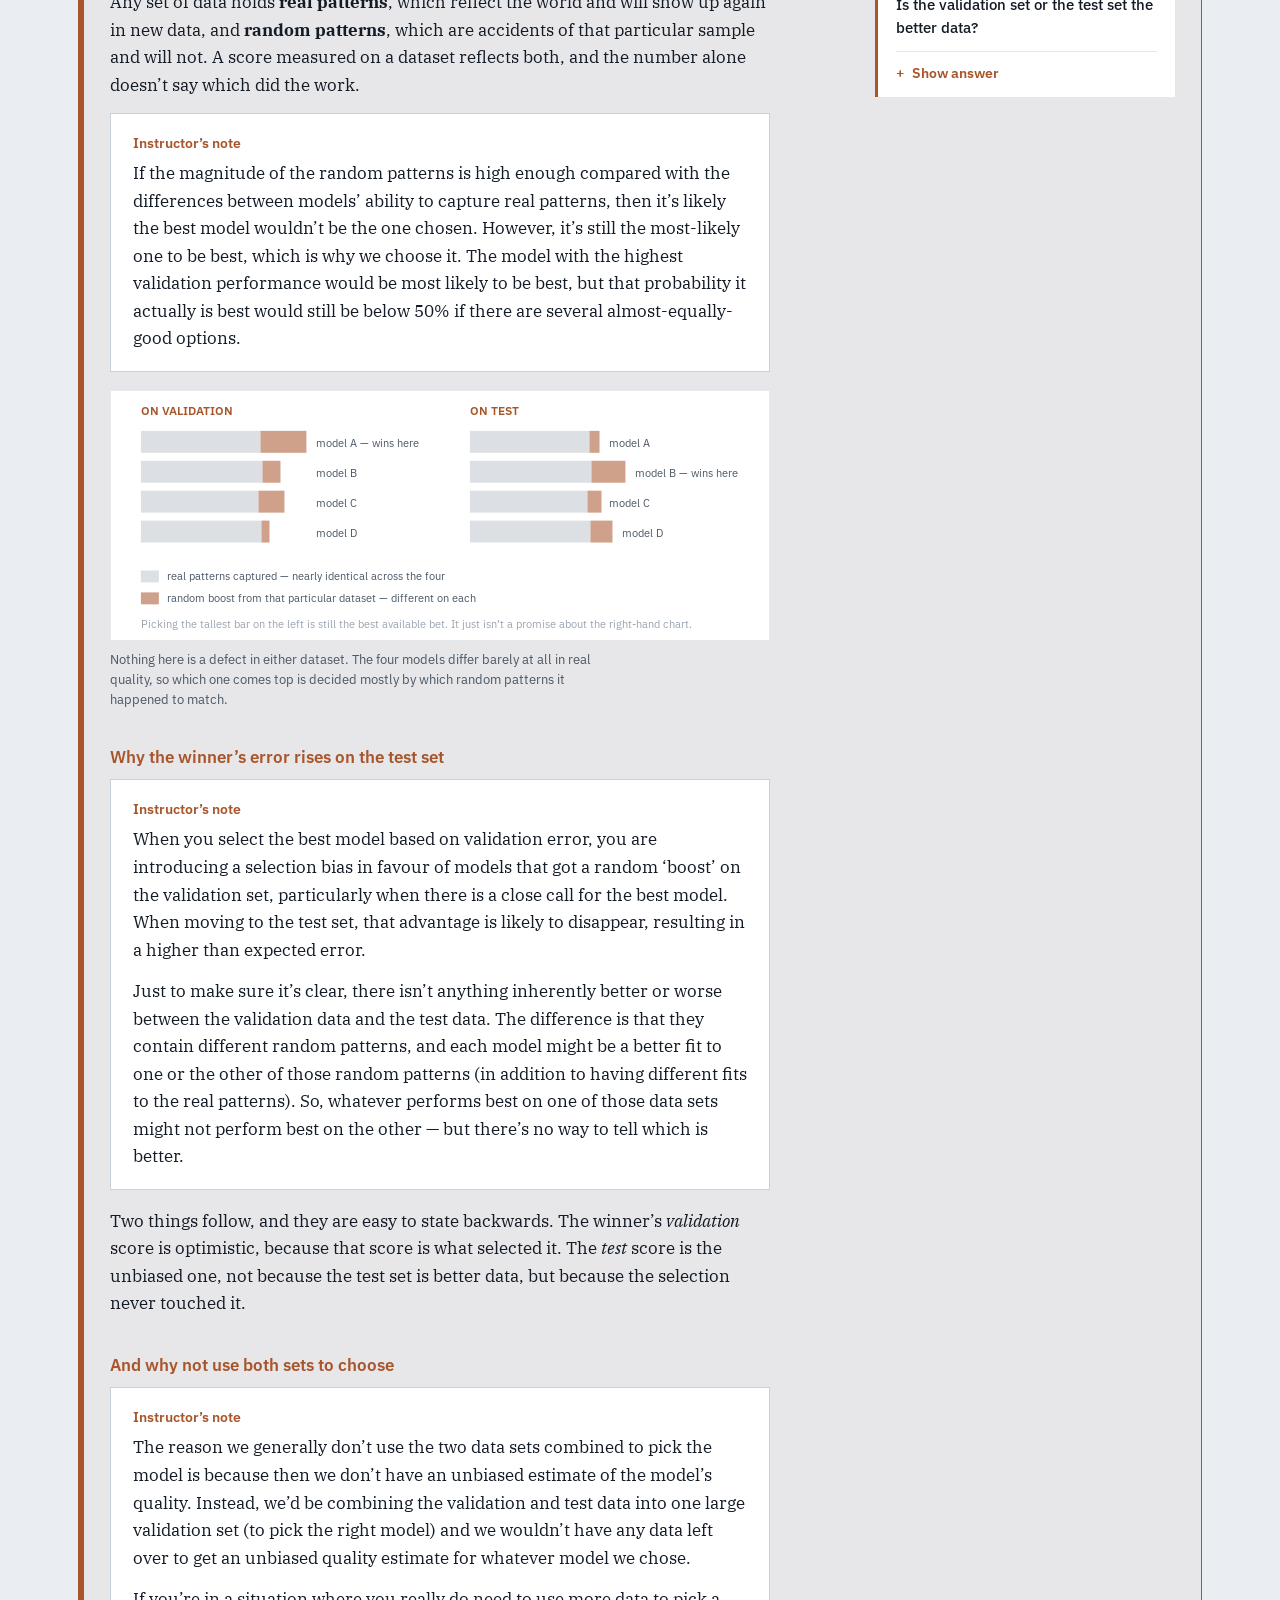
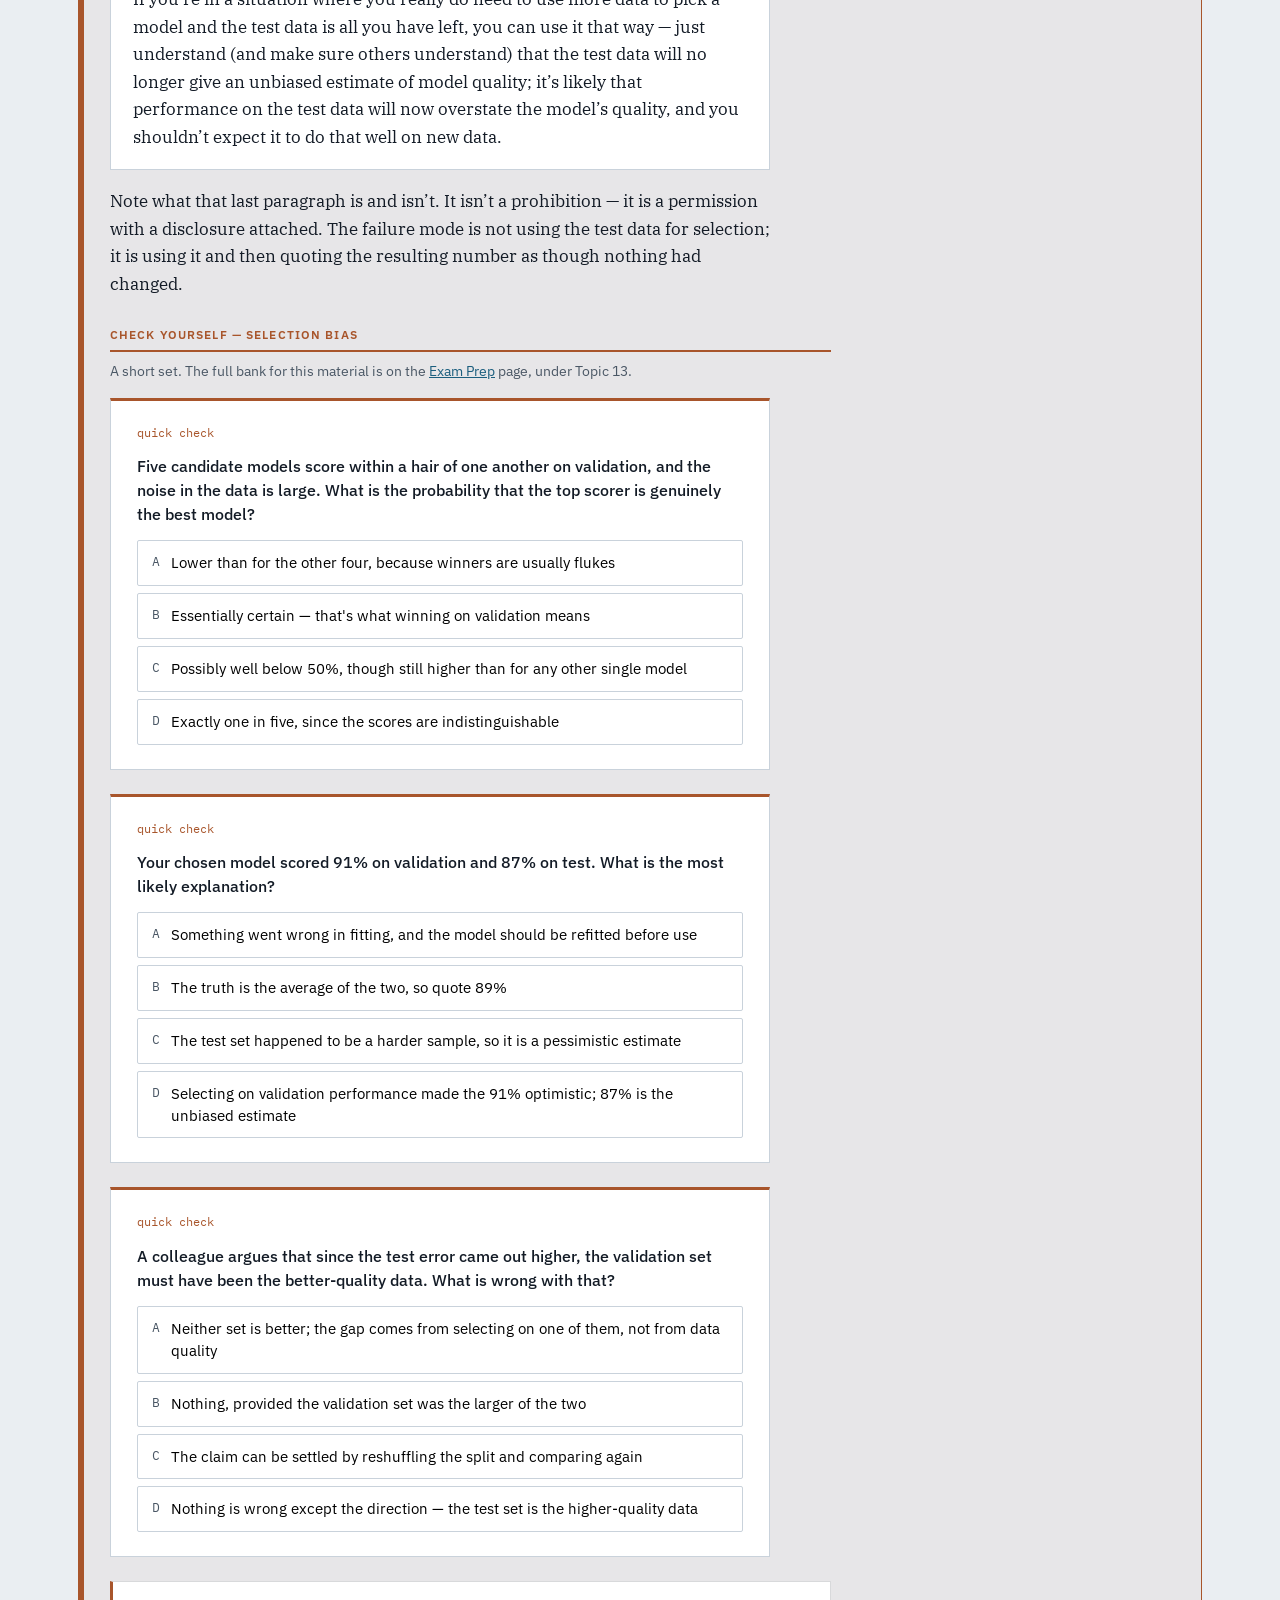
==== commit c4f7993c: "Add files via upload" ====
--- a/discussion.html
+++ b/discussion.html
@@ -1222,7 +1222,7 @@
   </div>
 </section>
 
-<section id="sec-10" class="close" style="--accent:#131b26">
+<section class="close" style="--accent:#131b26">
   <h2>What these have in common</h2>
   <p class="h2meta">The through-line across the discussion topics so far</p>
   <ul class="thread">
@@ -1276,6 +1276,5 @@
 </dialog>
 
 <script src="study.js"></script>
-<script src="search.js" defer></script>
 </body>
 </html>
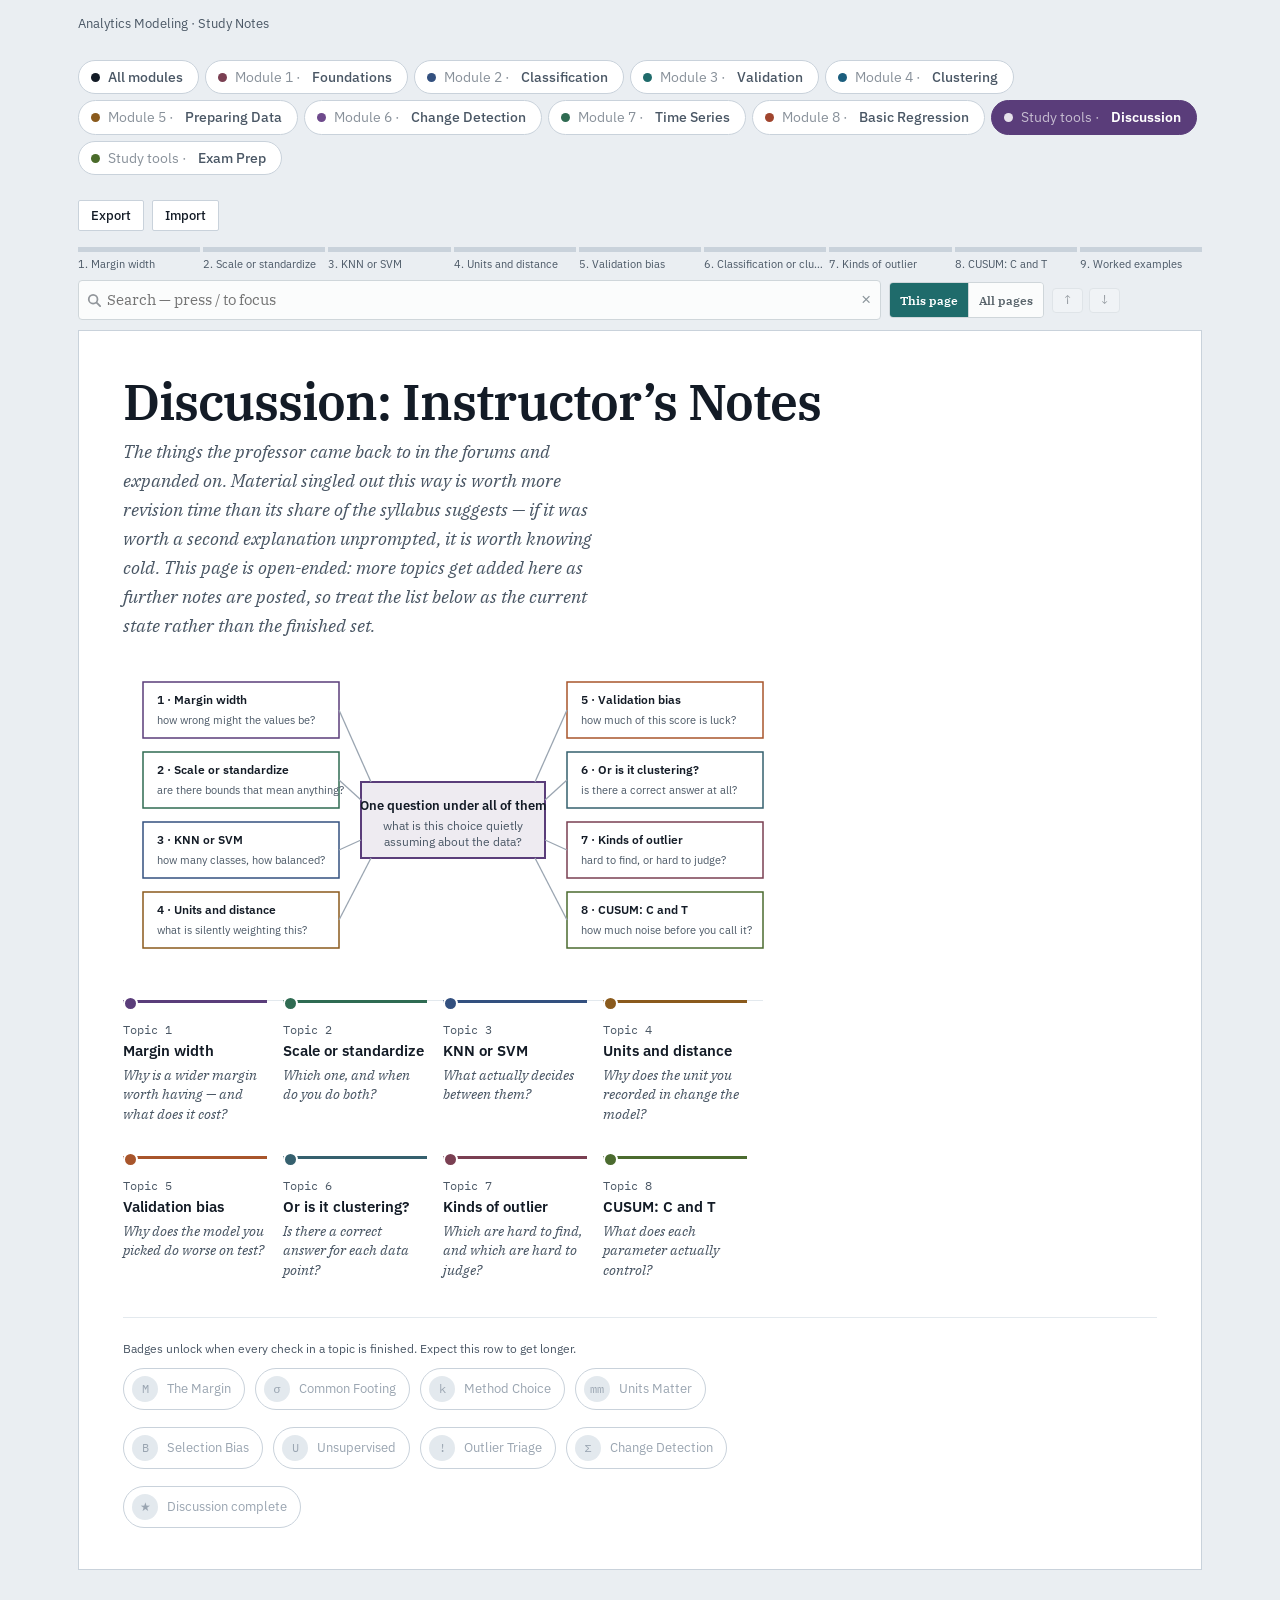
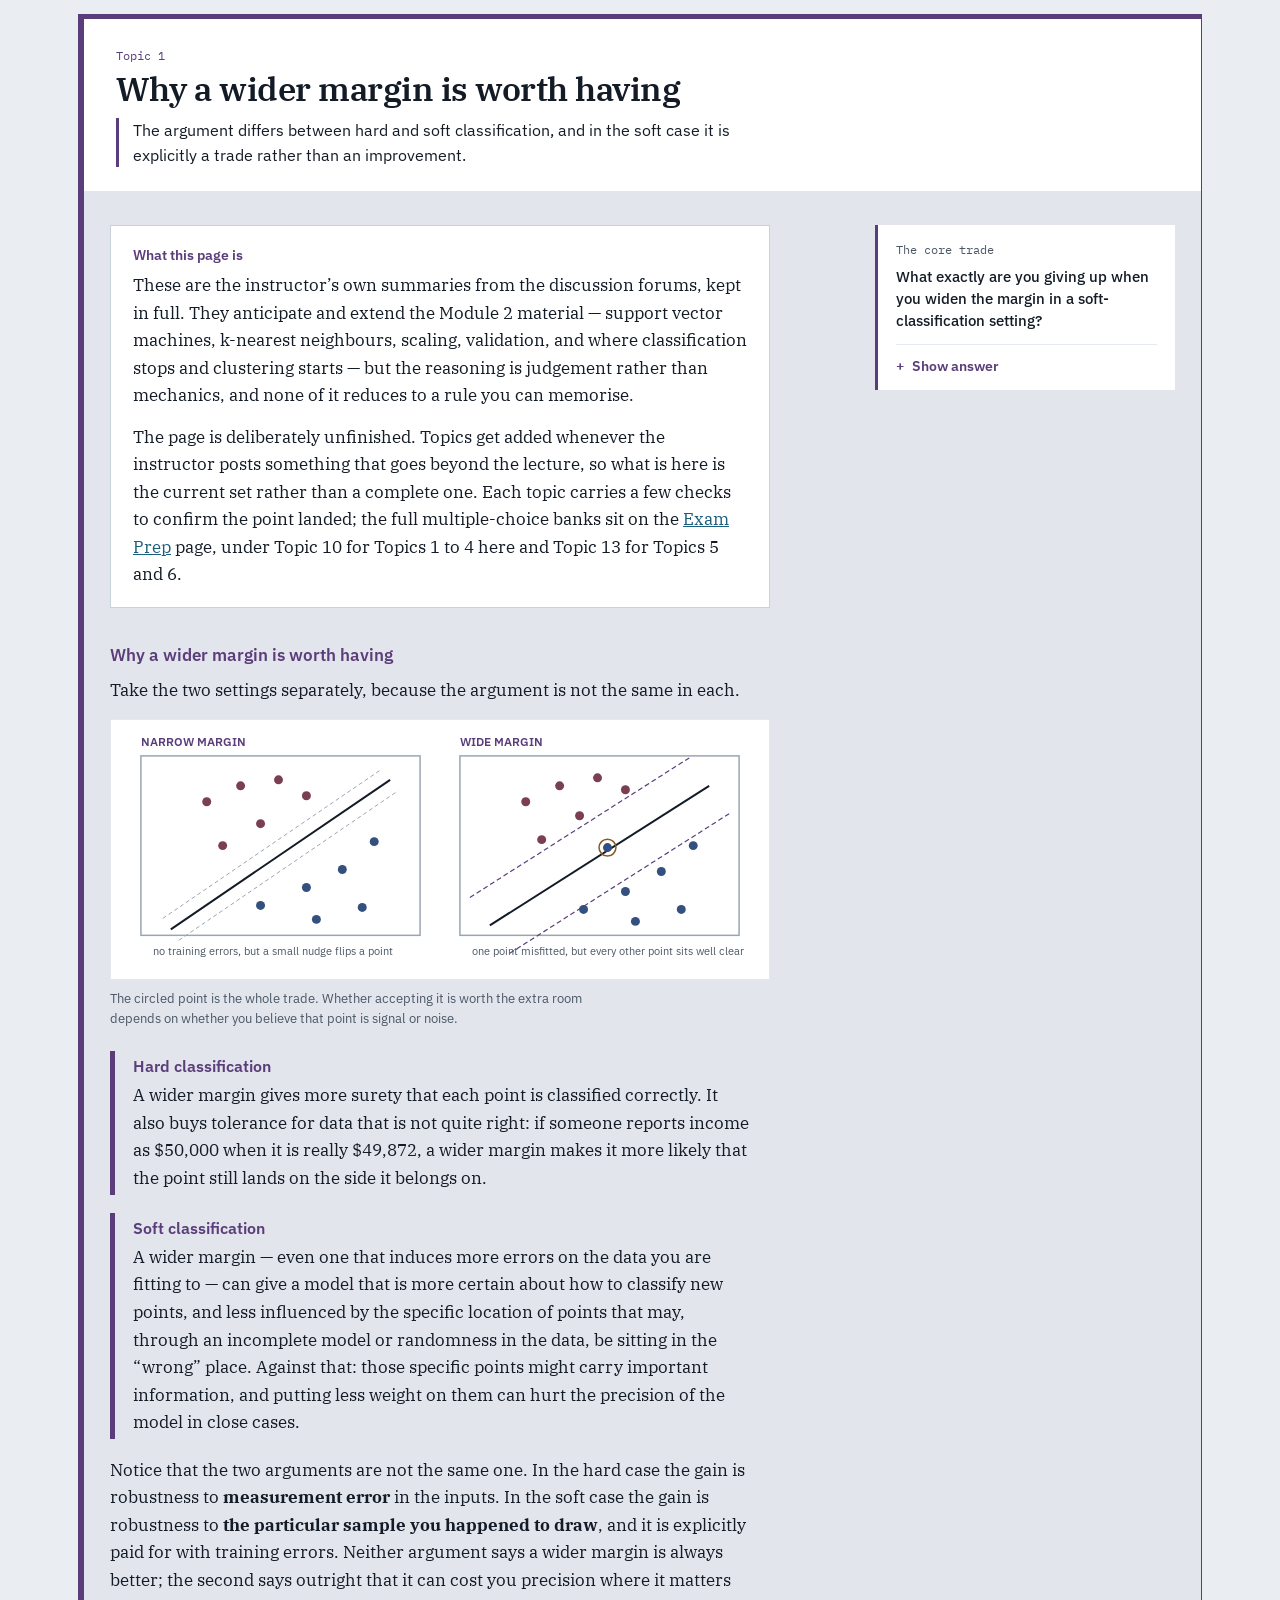
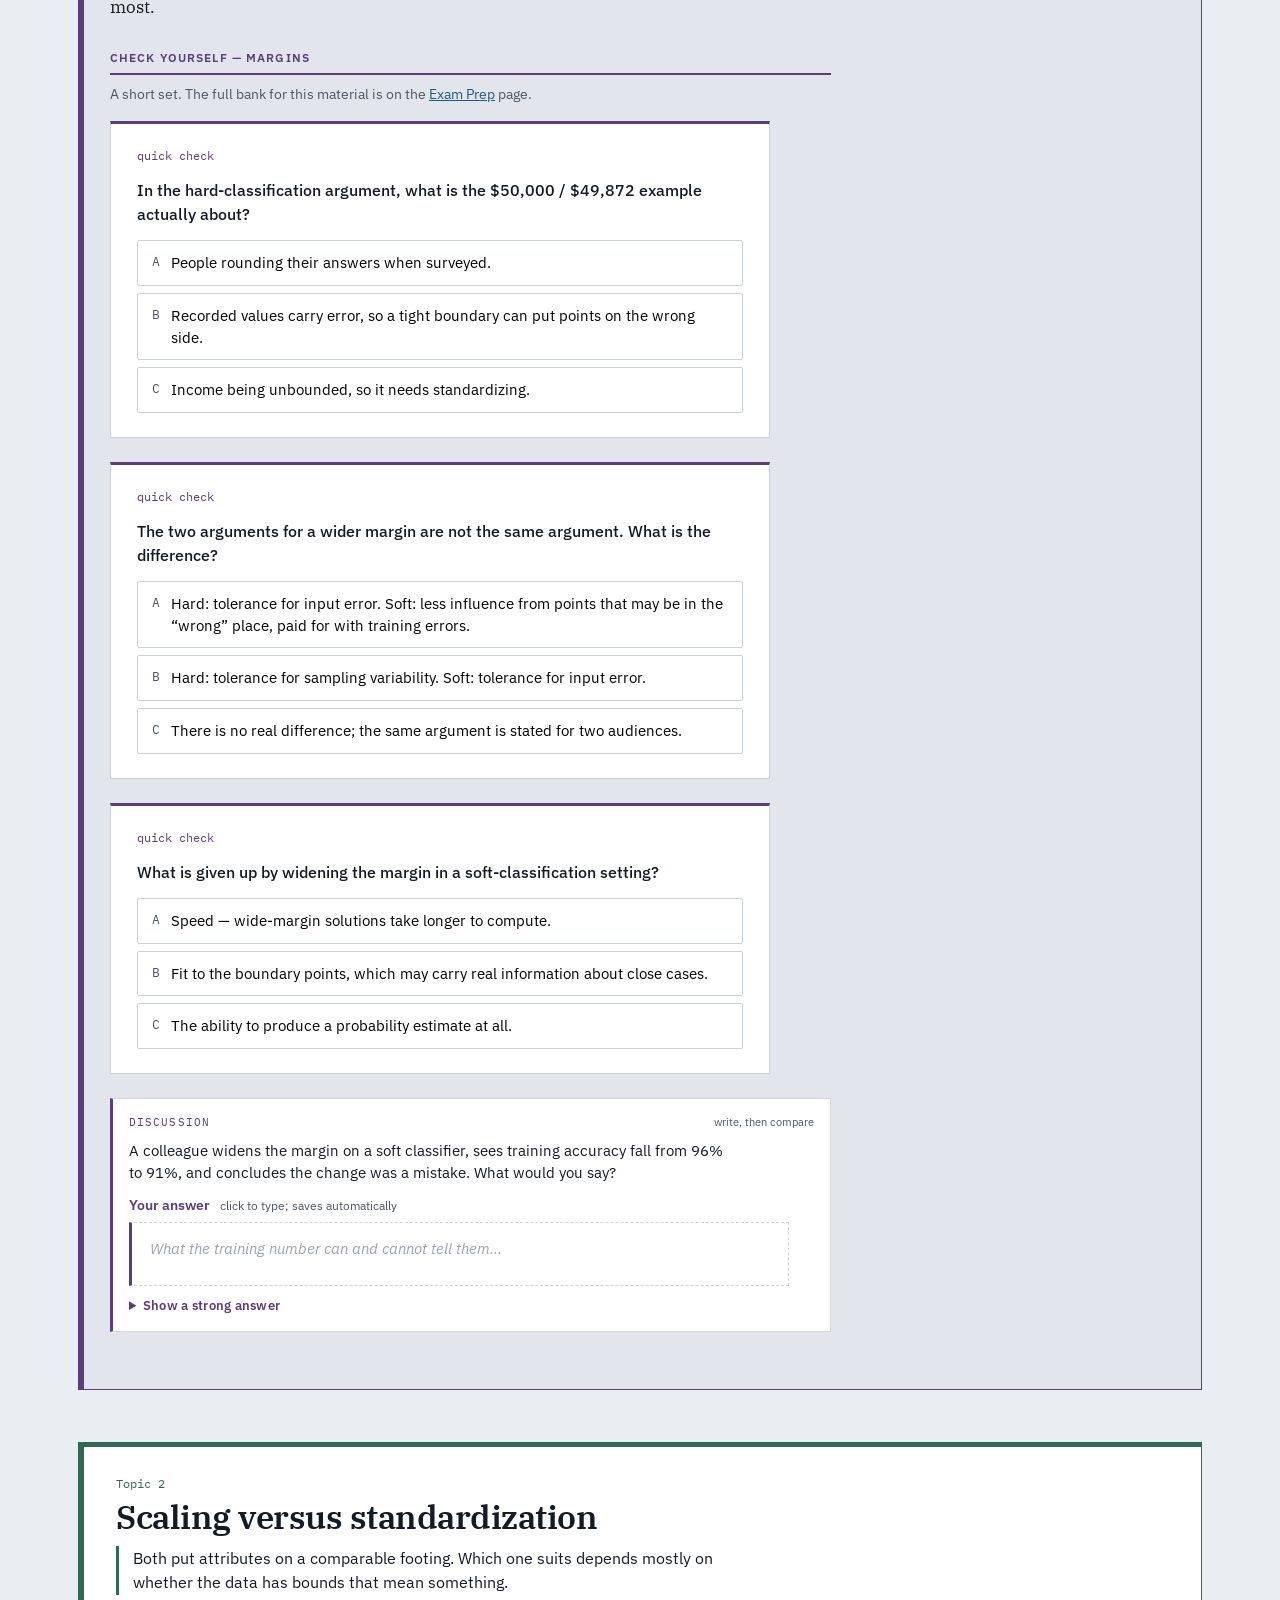
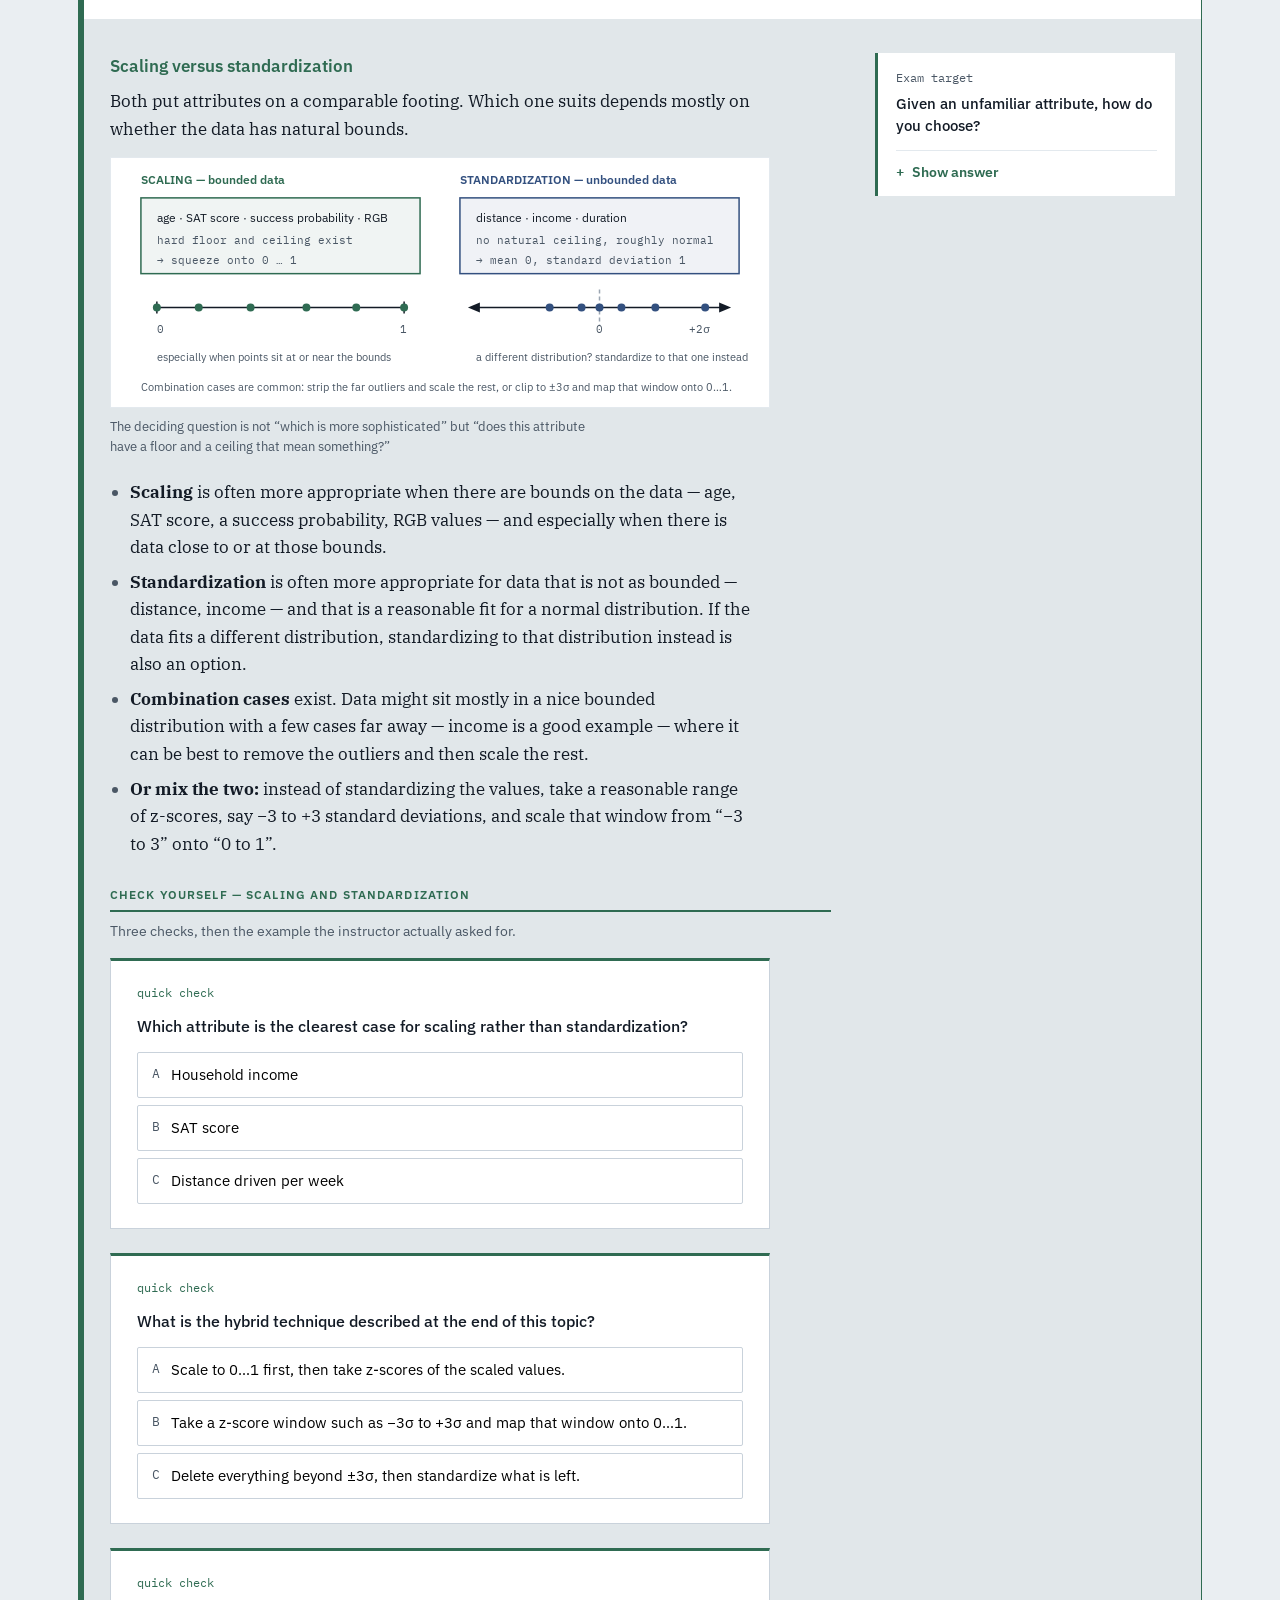
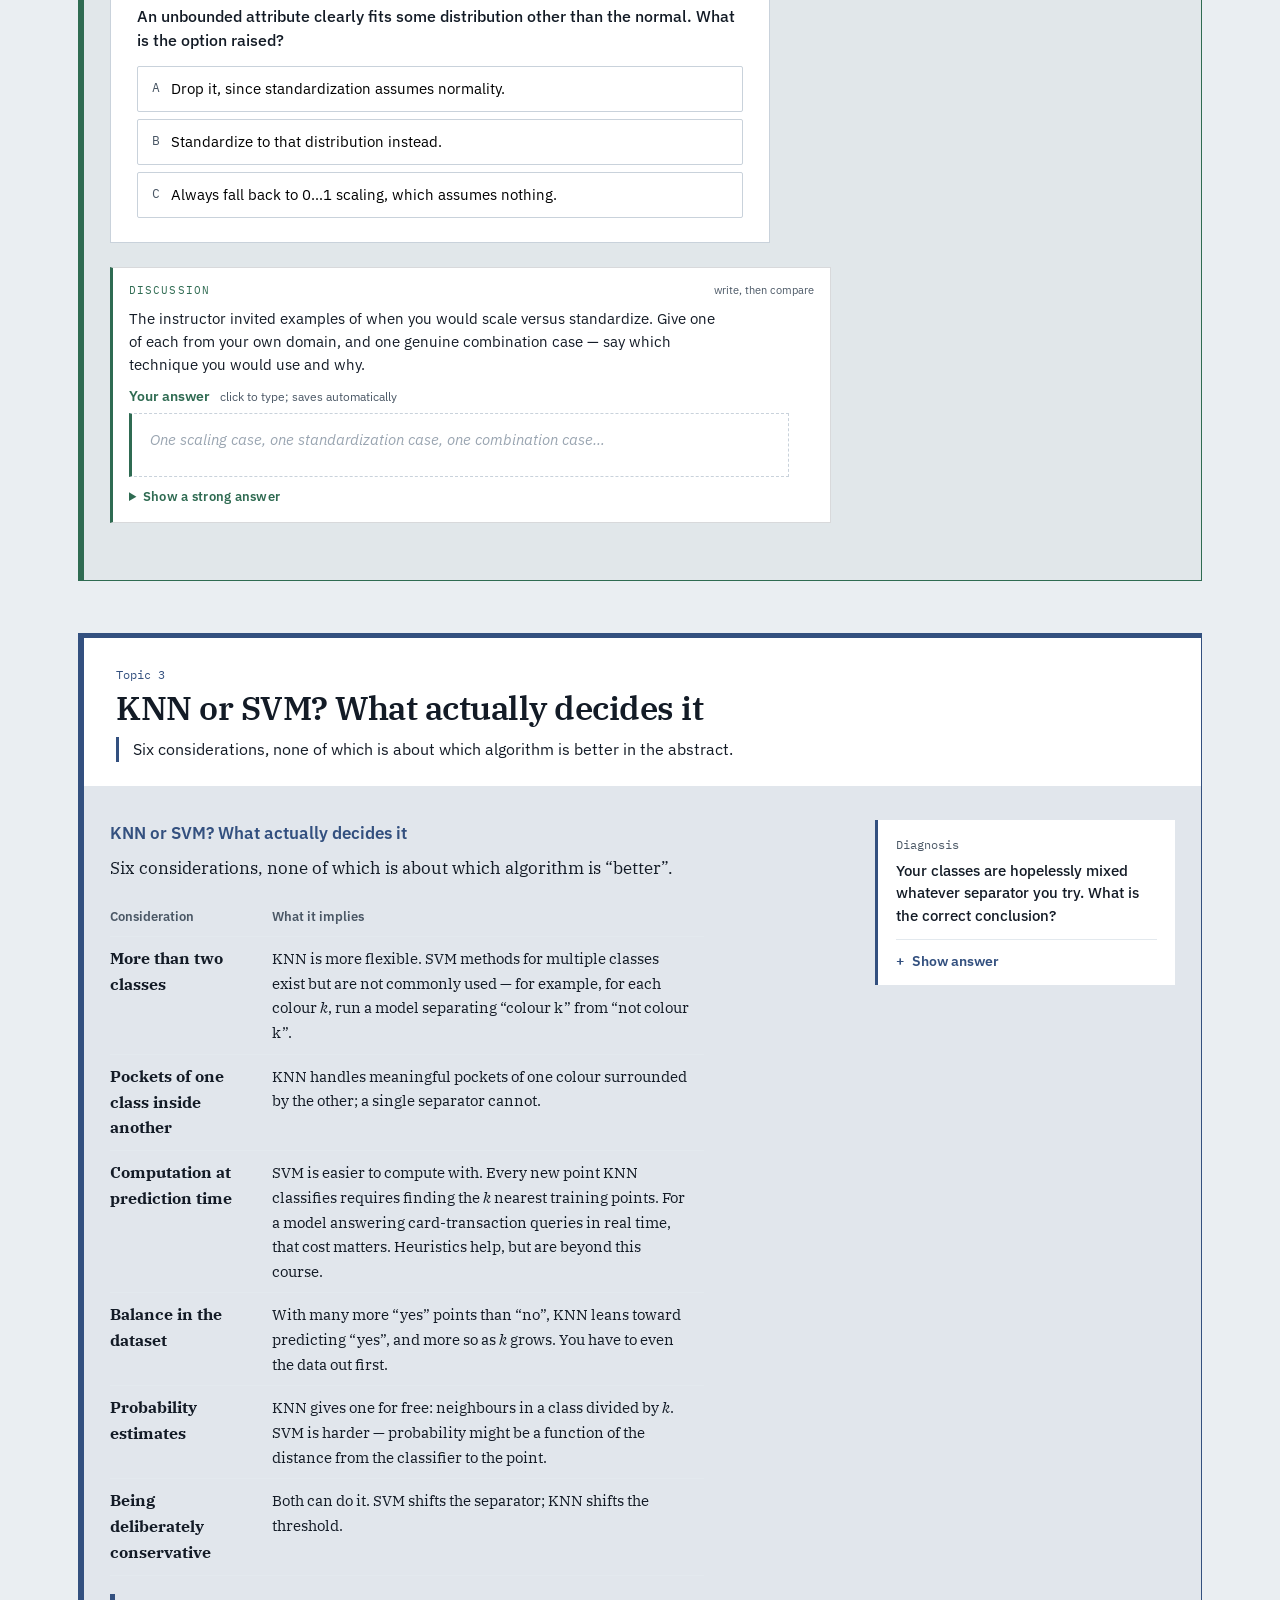
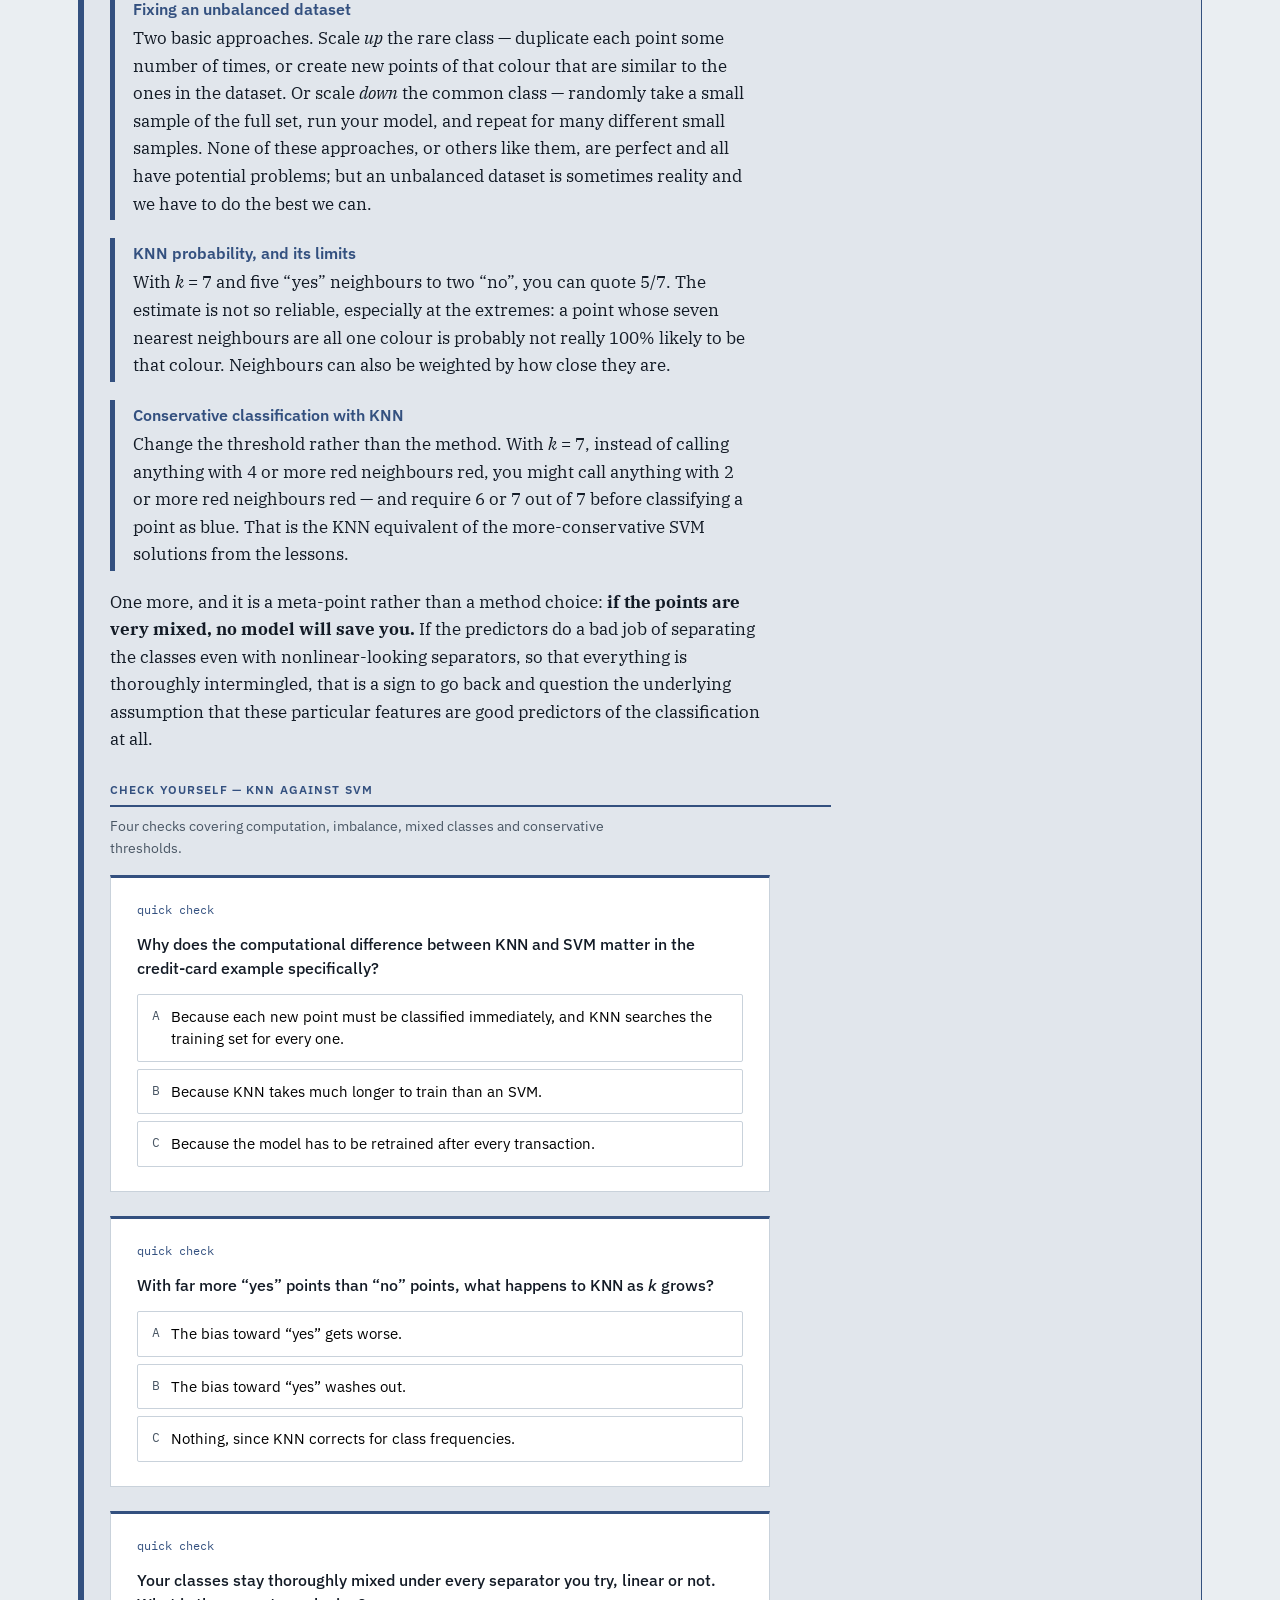
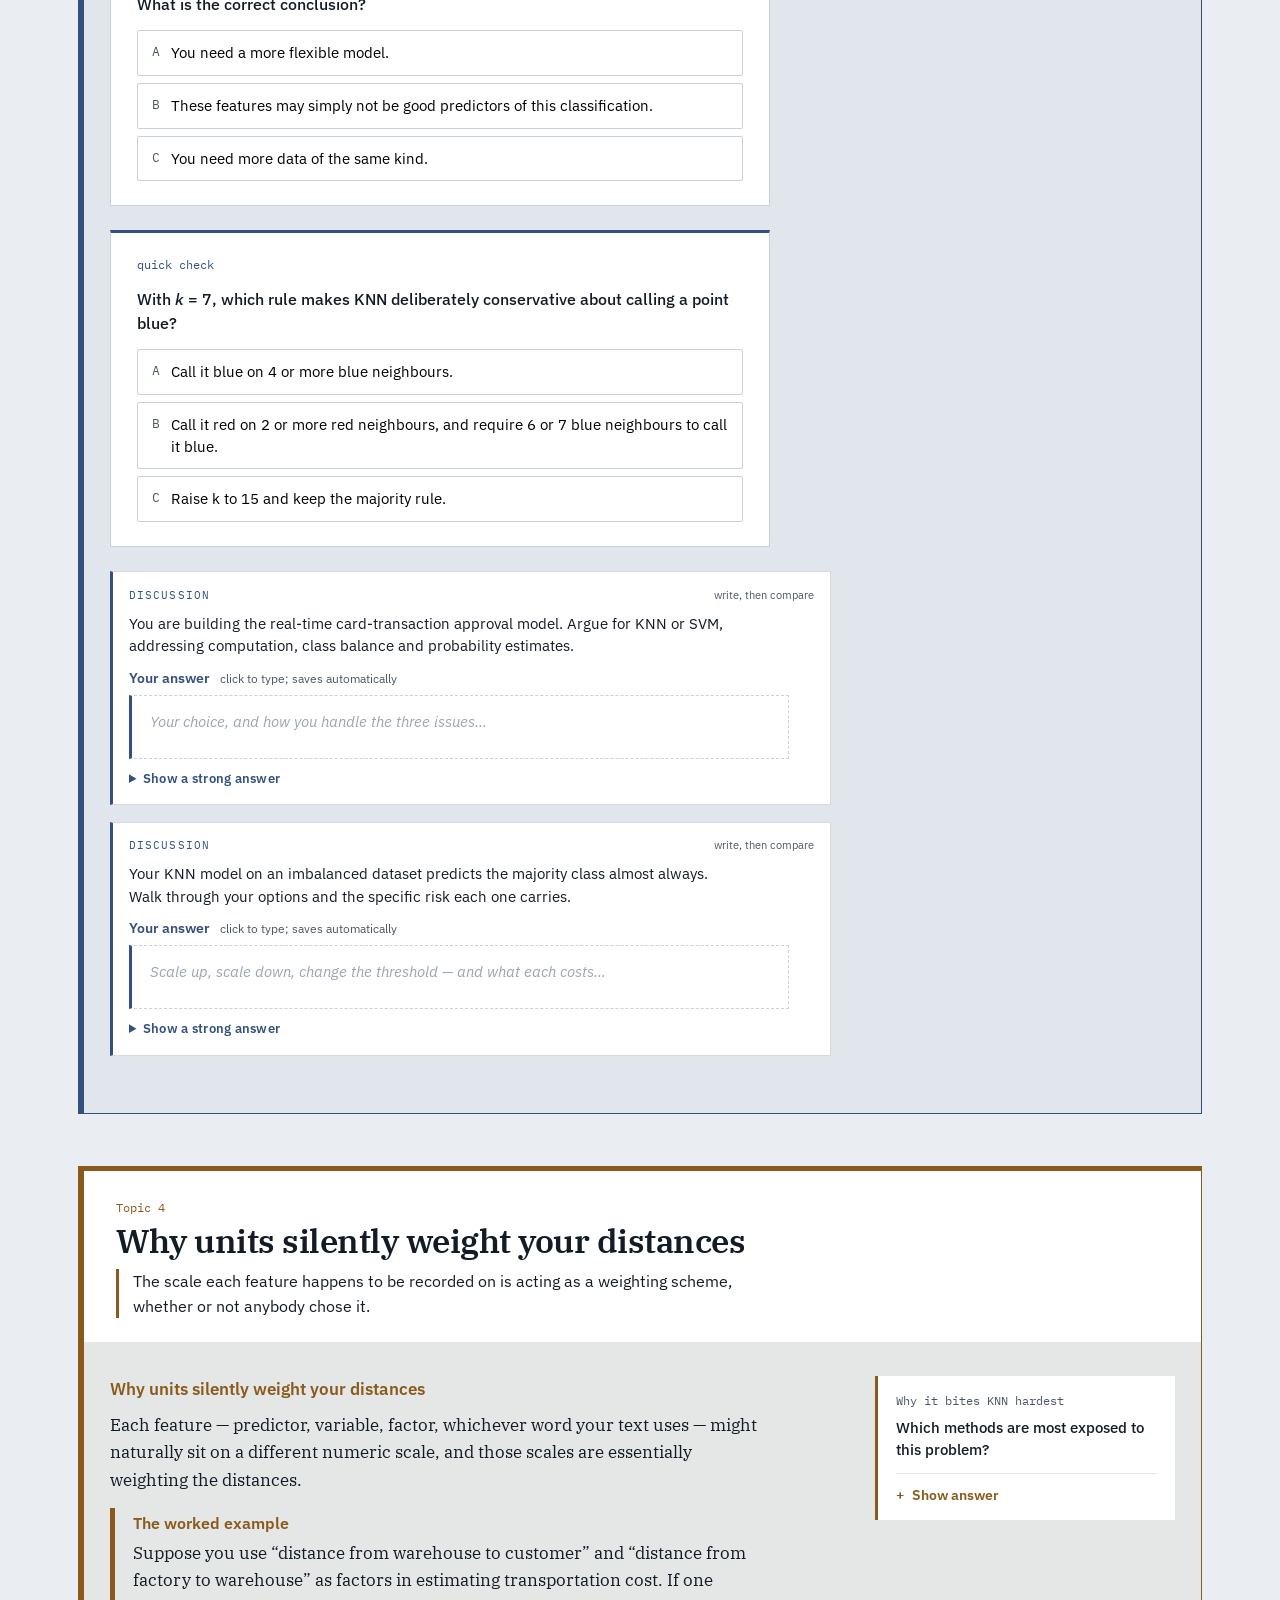
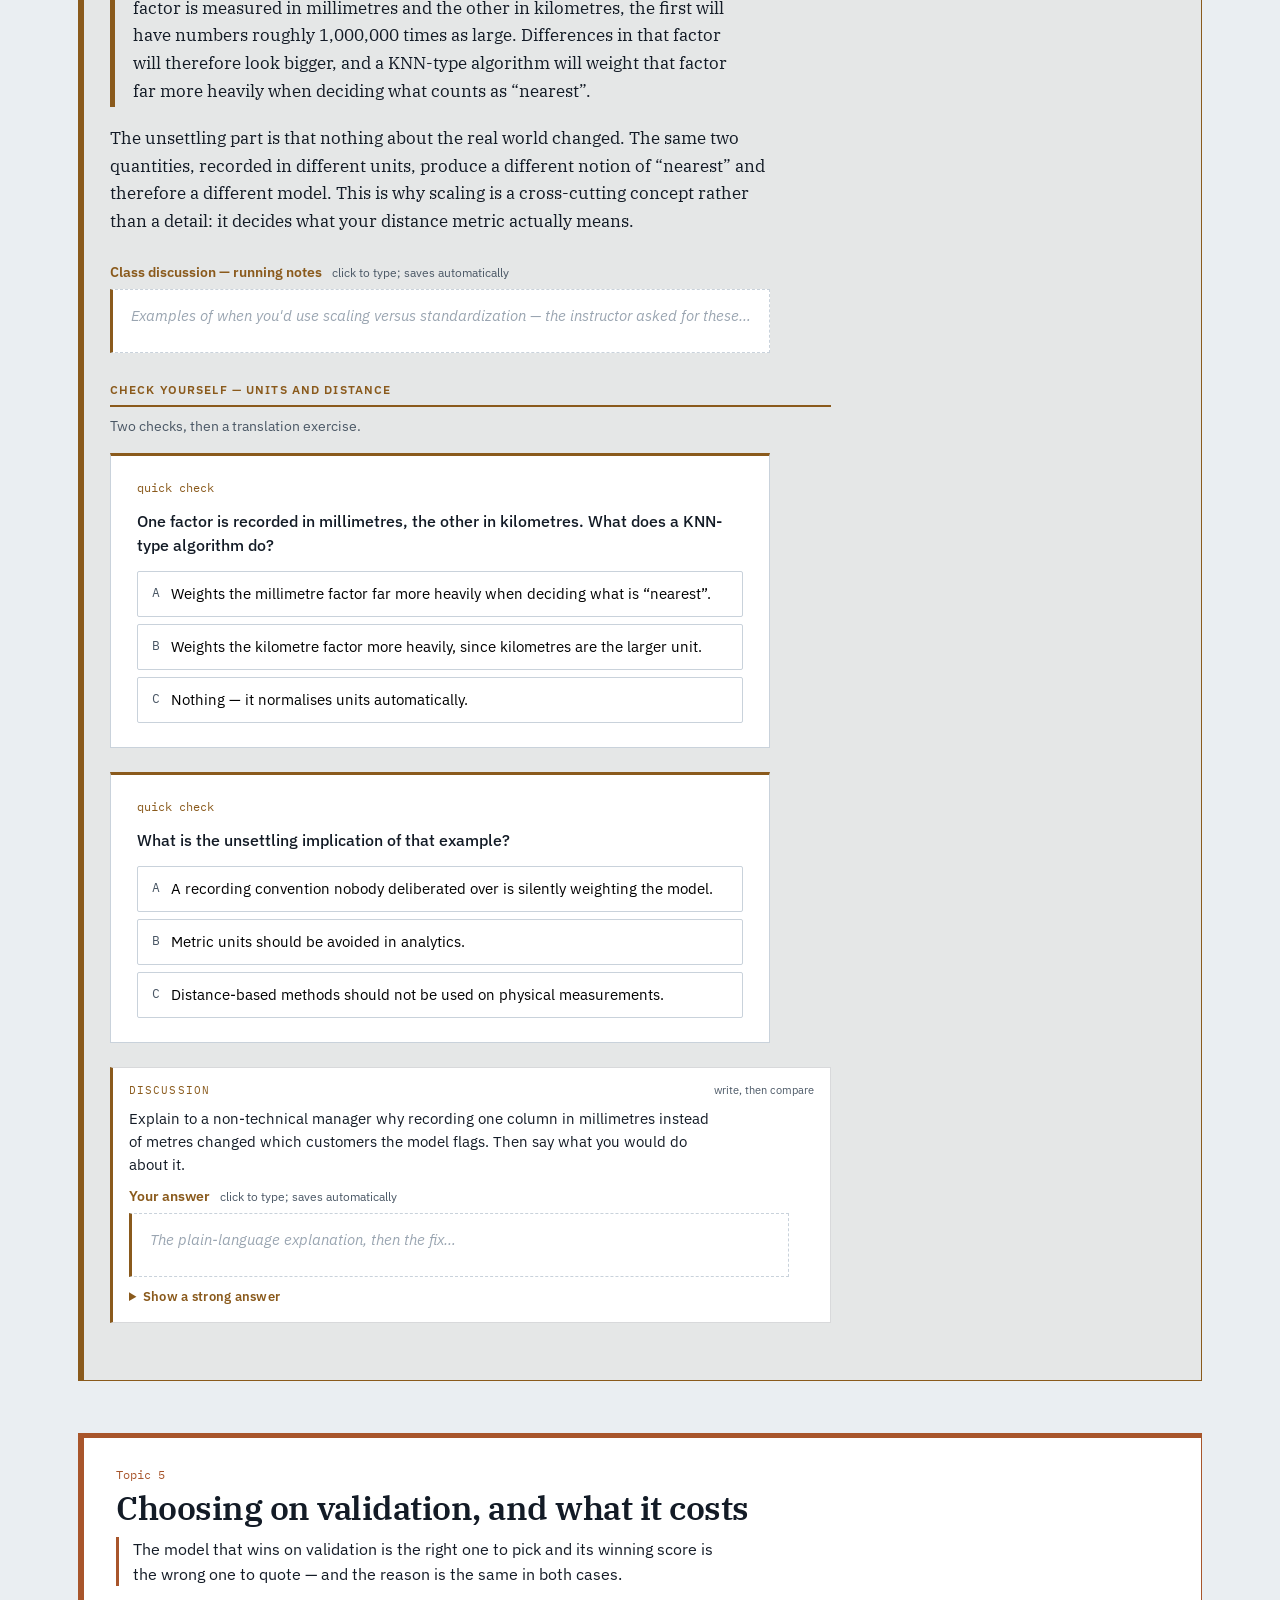
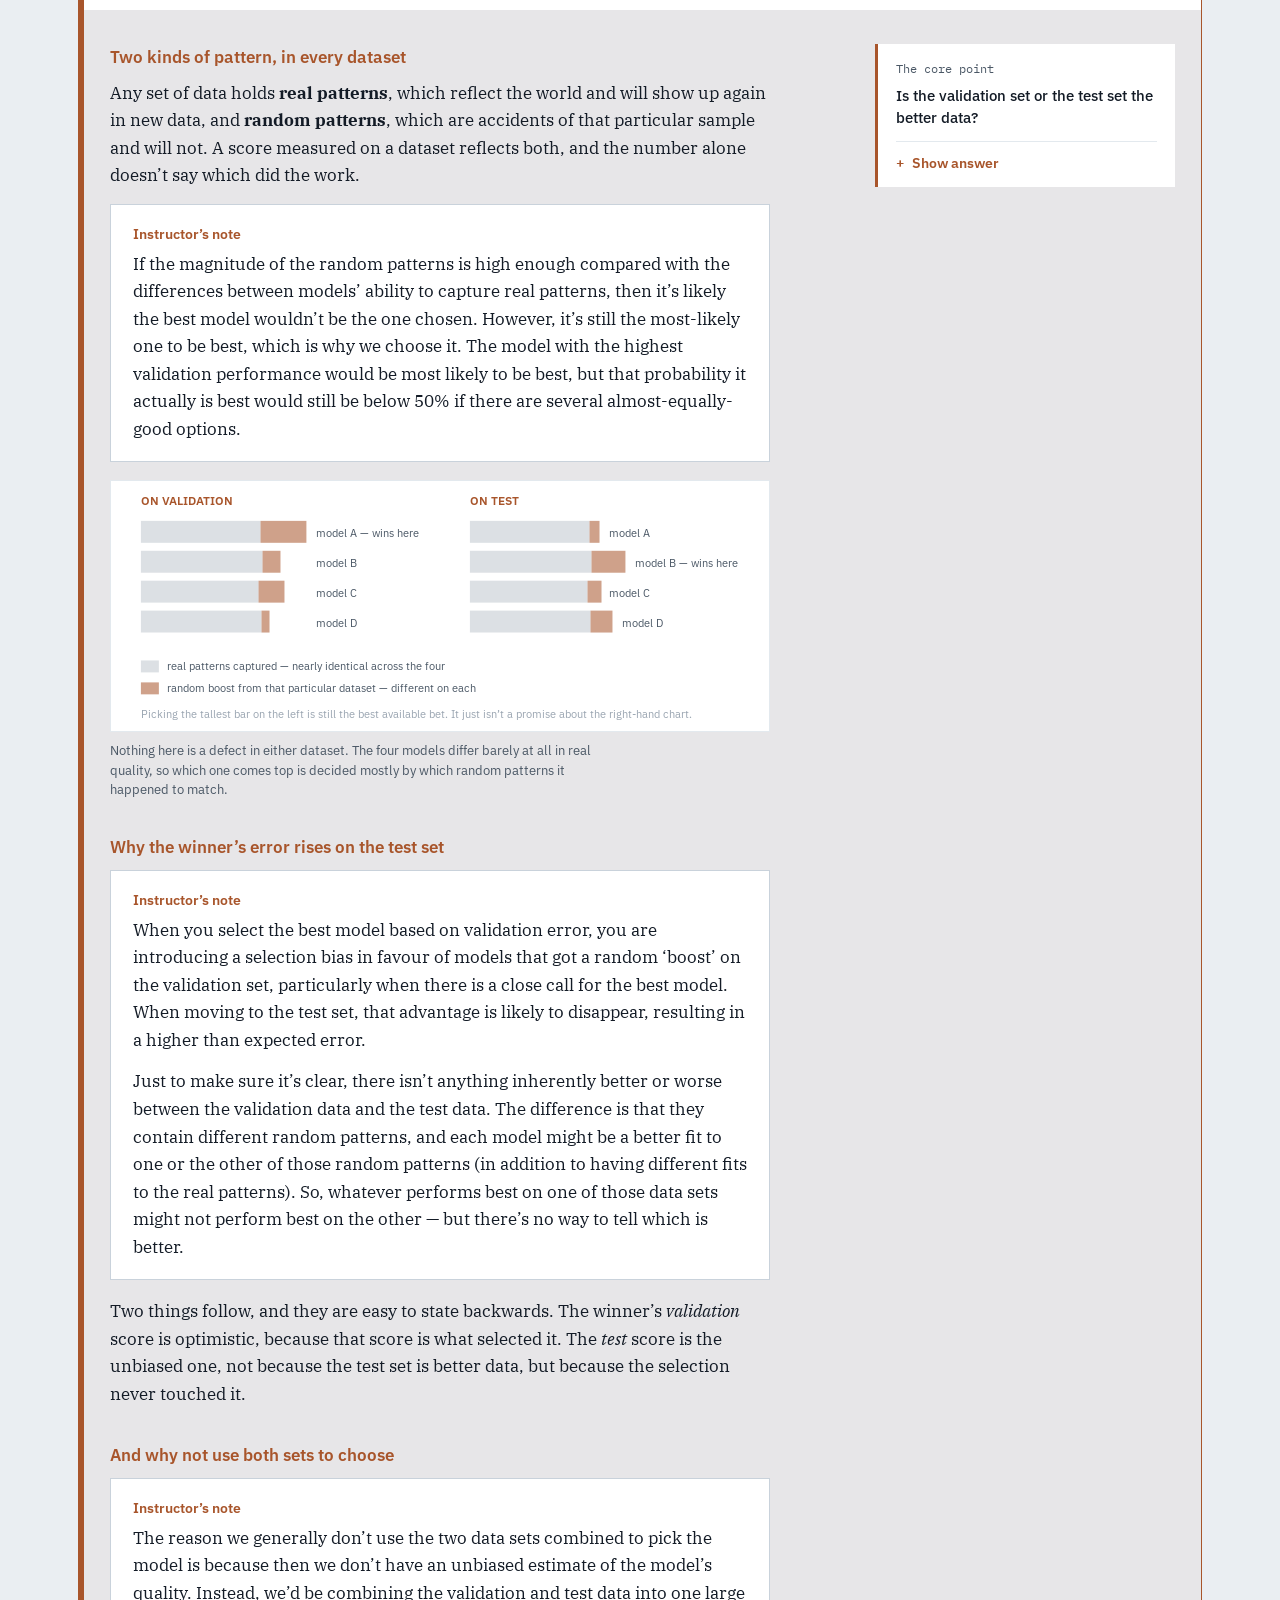
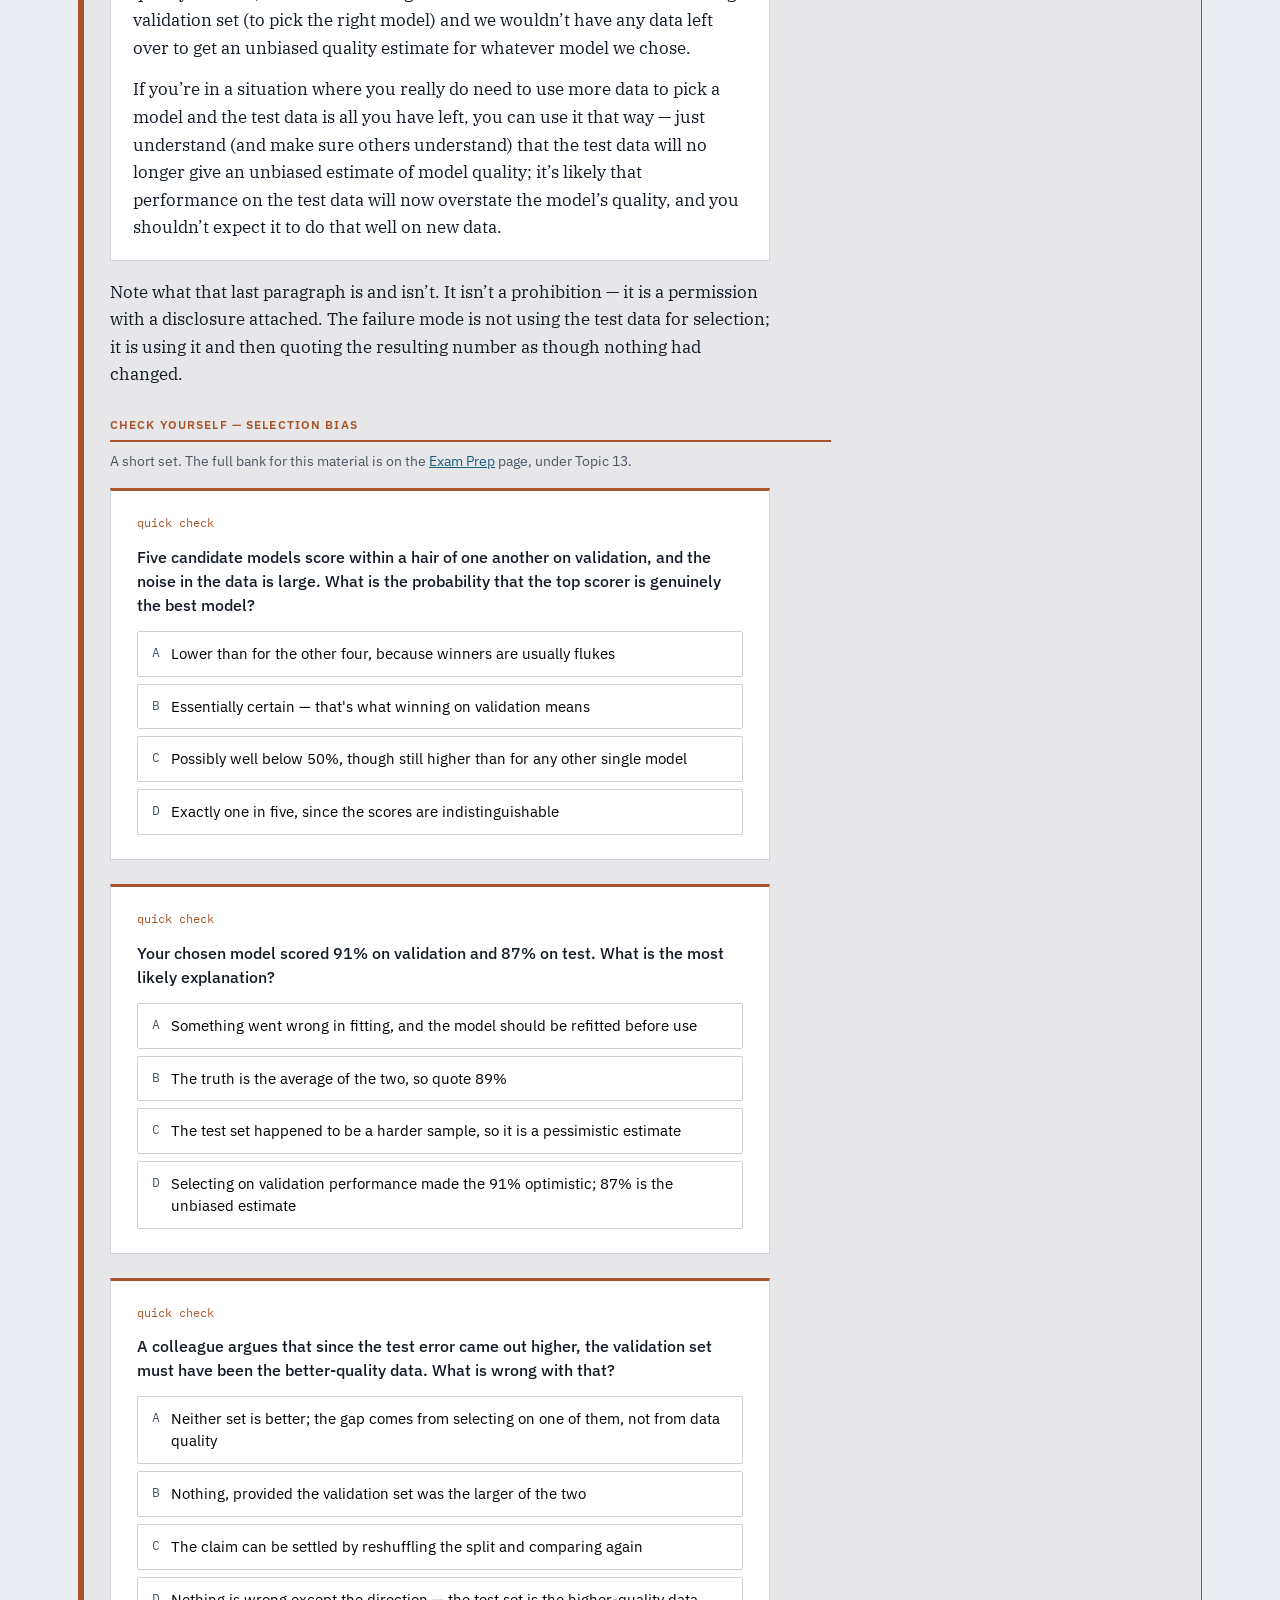
==== commit 6f00ea5d: "Add files via upload" ====
--- a/discussion.html
+++ b/discussion.html
@@ -1222,7 +1222,7 @@
   </div>
 </section>
 
-<section class="close" style="--accent:#131b26">
+<section id="sec-10" class="close" style="--accent:#131b26">
   <h2>What these have in common</h2>
   <p class="h2meta">The through-line across the discussion topics so far</p>
   <ul class="thread">
@@ -1276,5 +1276,6 @@
 </dialog>
 
 <script src="study.js"></script>
+<script src="search.js" defer></script>
 </body>
 </html>
--- a/study.css
+++ b/study.css
@@ -326,3 +326,18 @@
 @keyframes assign{to{fill:var(--dot)}}
 @keyframes fadein{to{opacity:1}}
 @media (prefers-reduced-motion:reduce){.pt{fill:var(--dot);animation:none}.ctr{opacity:1;animation:none}}
+
+/* ---------------- flag for retesting ---------------- */
+.flagrow{display:flex;align-items:center;gap:10px;margin-top:12px;flex-wrap:wrap}
+.flagrow[hidden]{display:none}
+.flagbtn{
+  font-family:var(--sans);font-size:.78rem;font-weight:500;line-height:1.2;
+  border:1px solid var(--rule);background:var(--surface);color:var(--ink-soft);
+  border-radius:100px;padding:5px 12px;cursor:pointer;
+  transition:border-color .15s,background .15s,color .15s;
+}
+.flagbtn:hover{border-color:var(--ink-soft);color:var(--ink)}
+.flagbtn[aria-pressed="true"]{background:#8a5a1c;border-color:#8a5a1c;color:#fff}
+.flagbtn[aria-pressed="true"]:hover{background:#754c17;border-color:#754c17;color:#fff}
+.flagnote{font-family:var(--sans);font-size:.75rem;color:var(--ink-soft);line-height:1.35}
+.flagnote a{color:var(--ink);text-decoration:underline}
